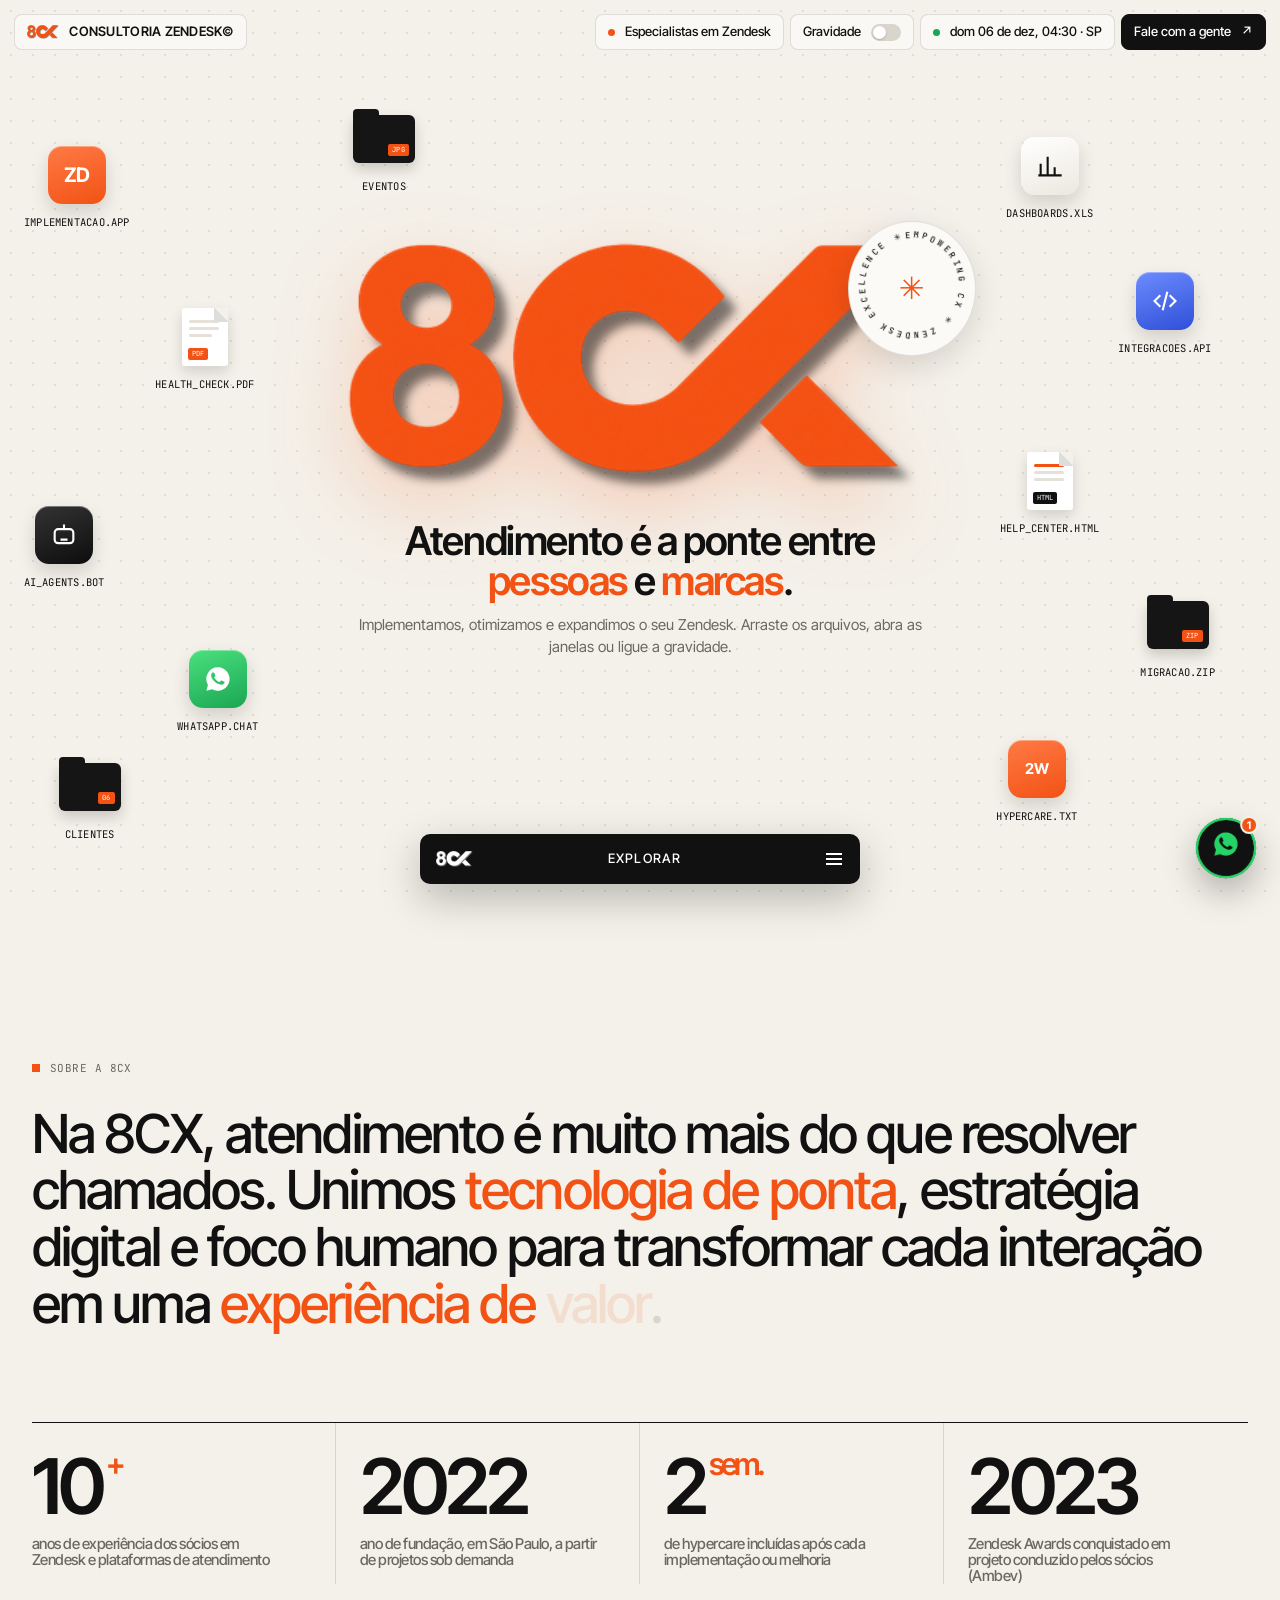
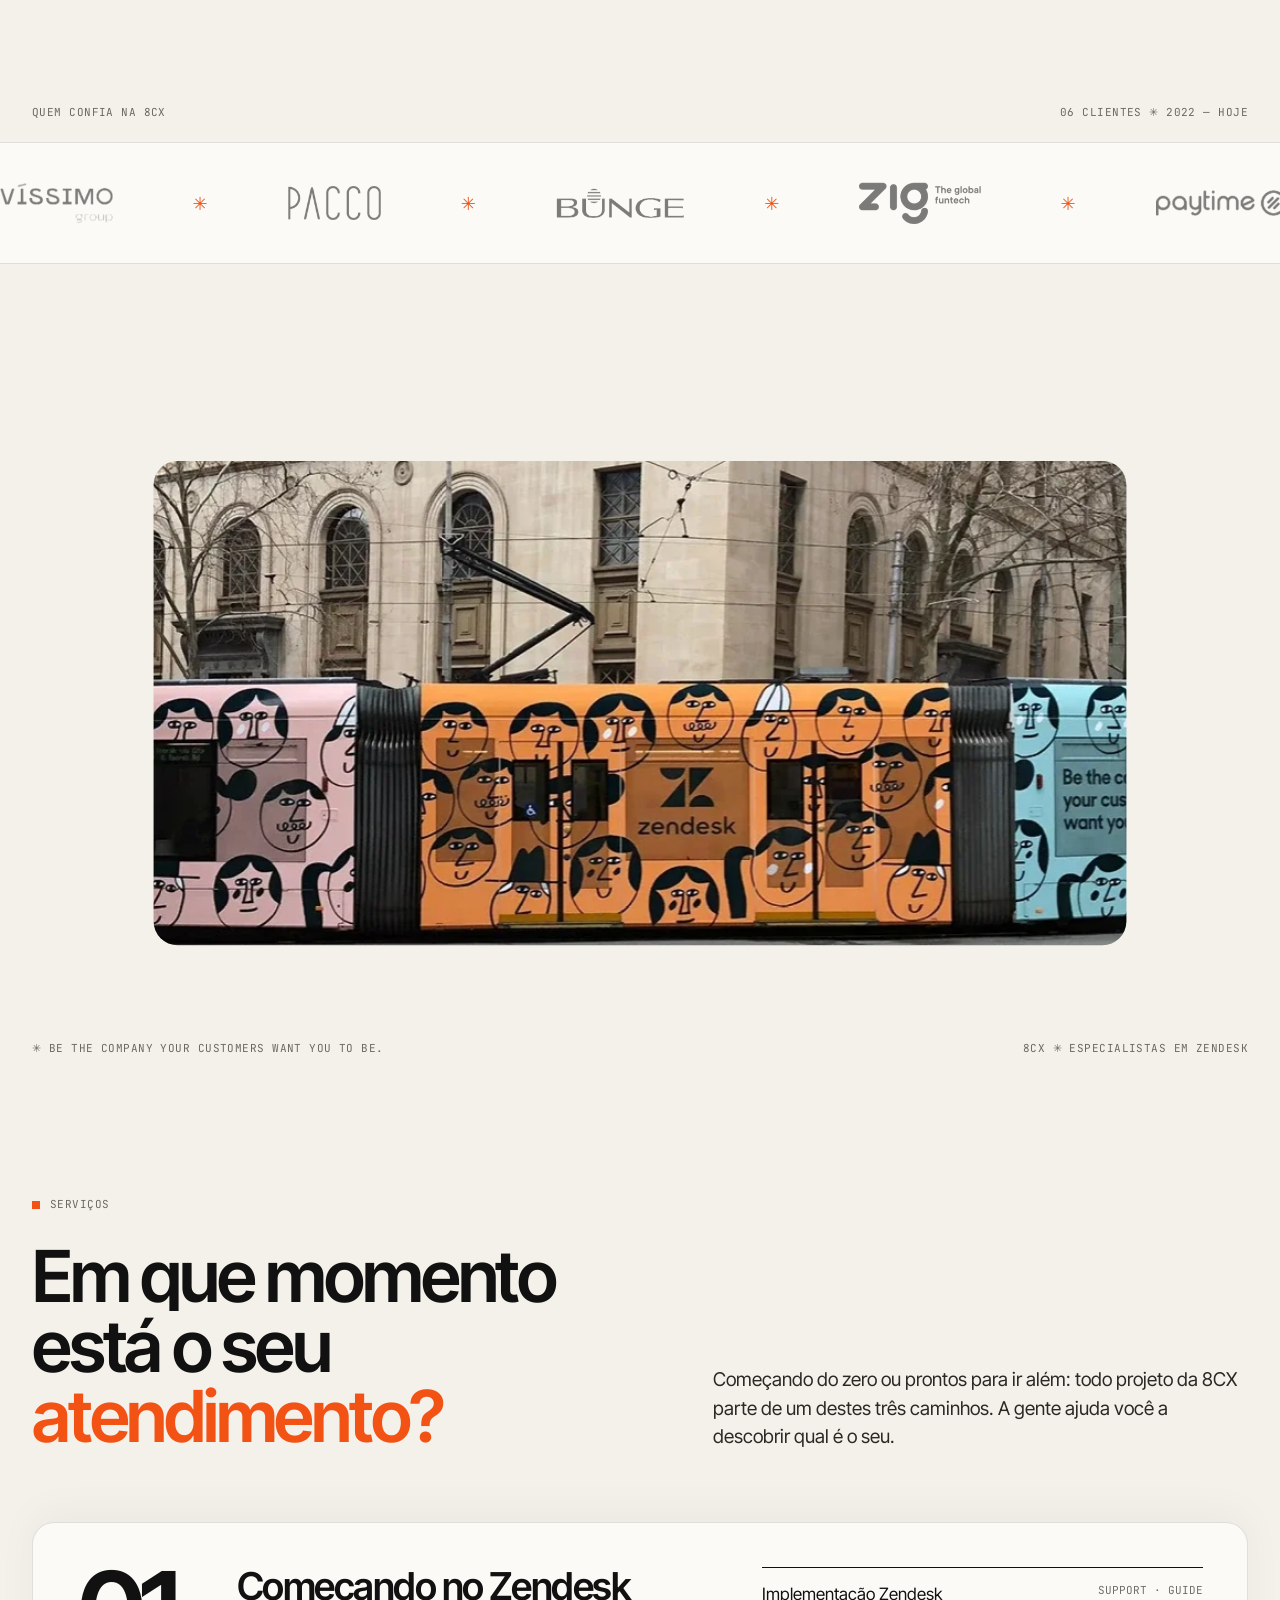
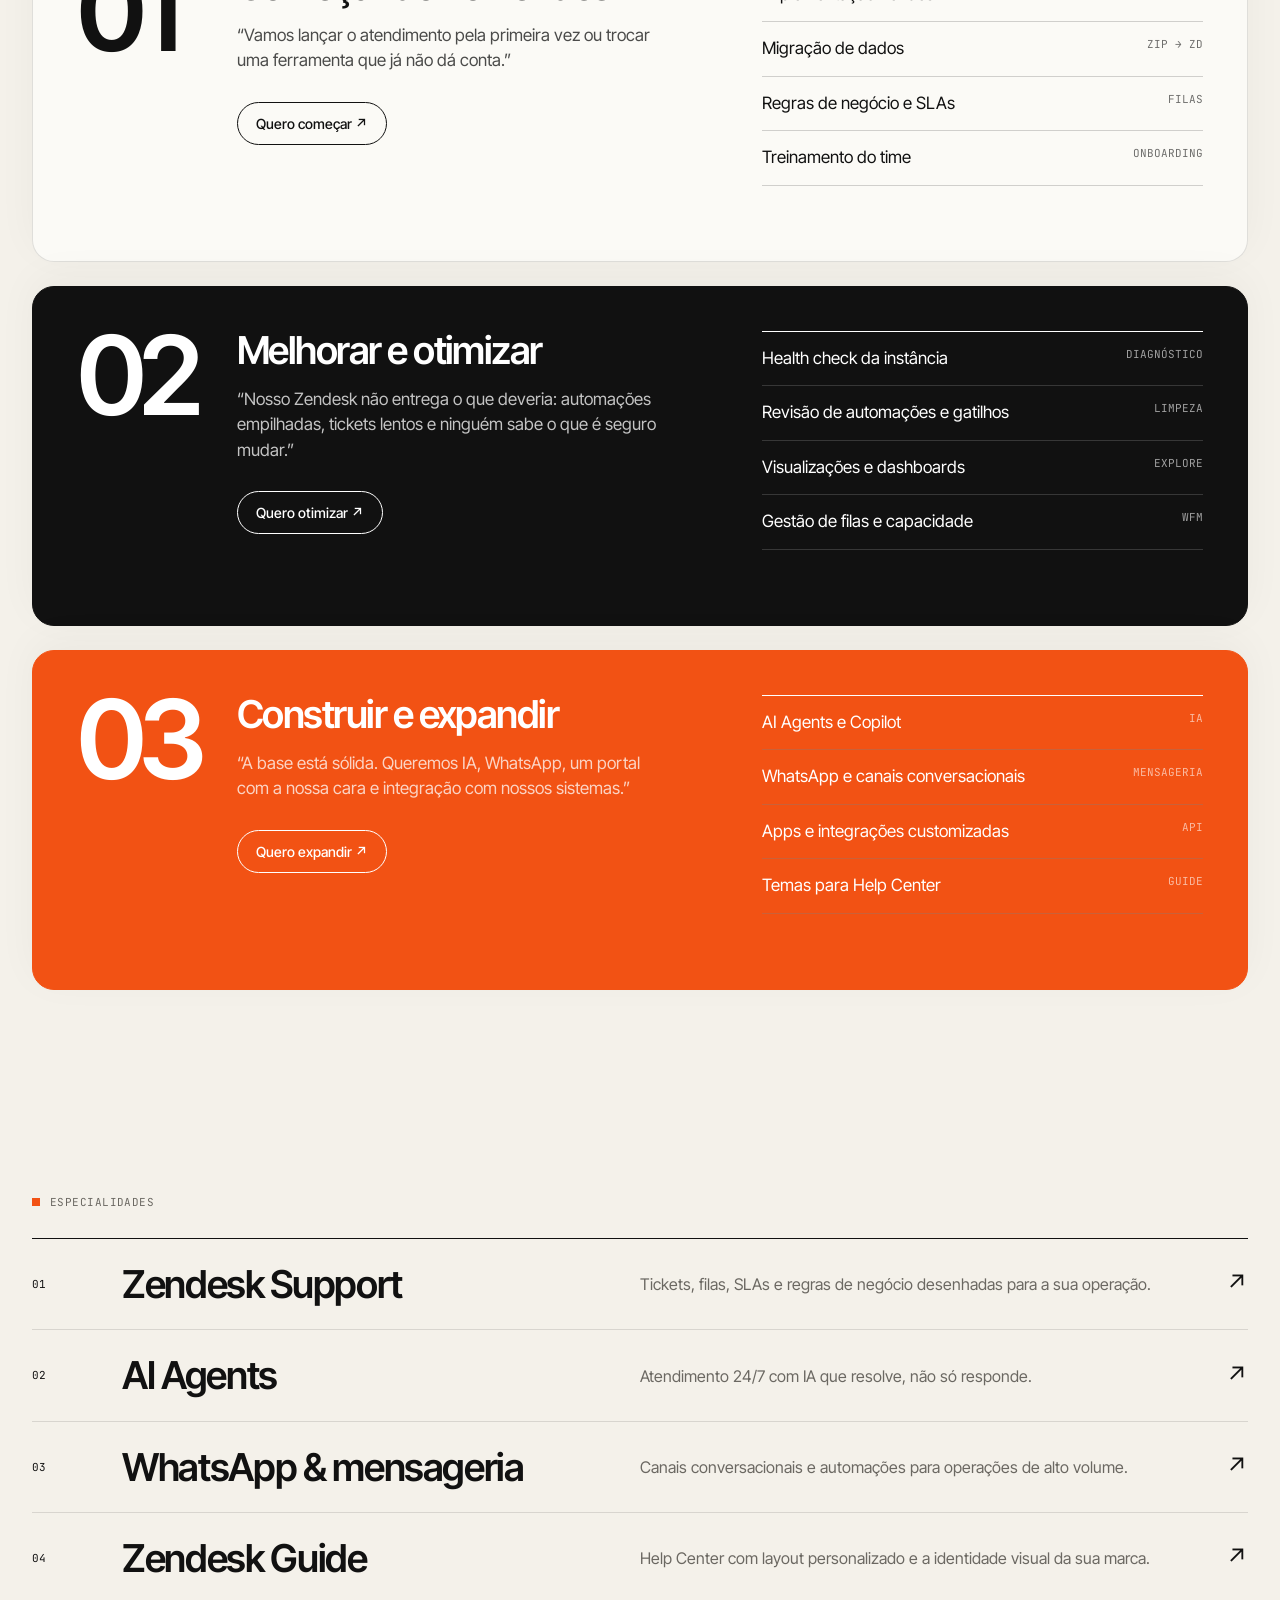
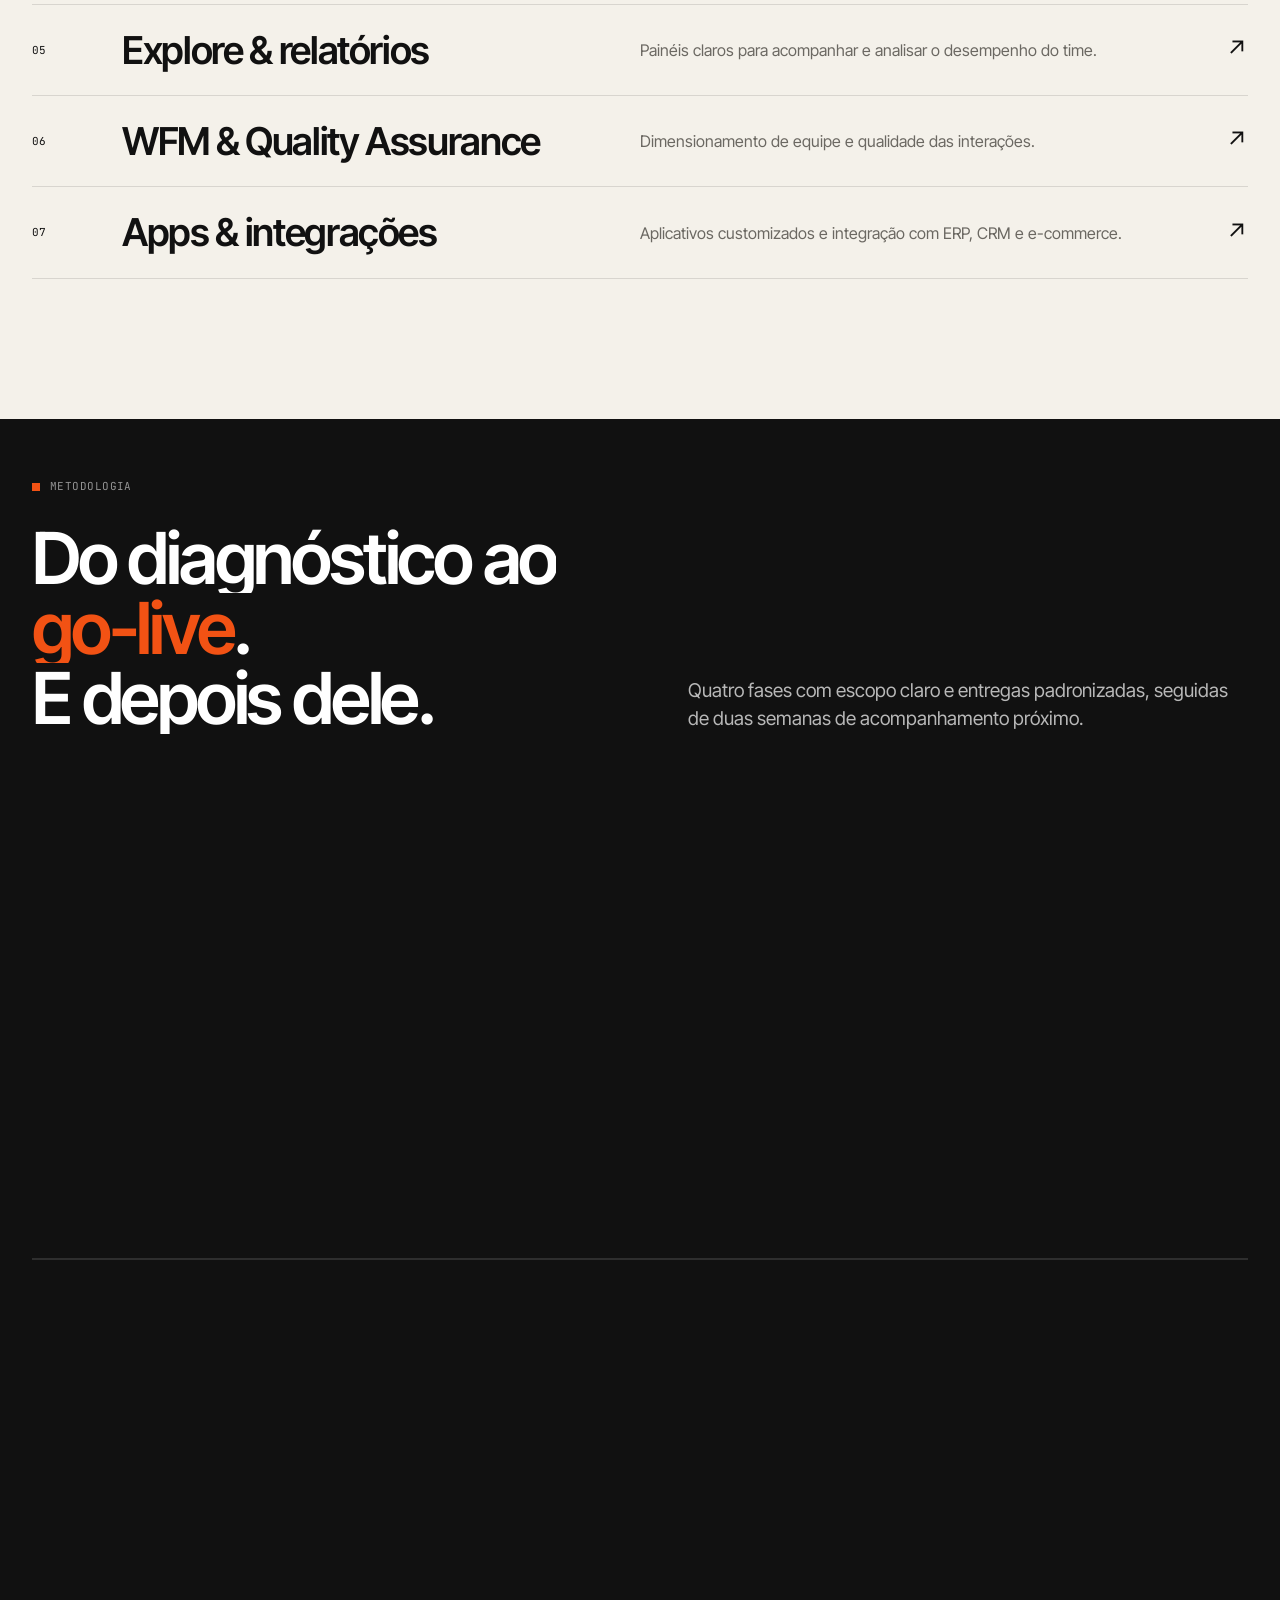
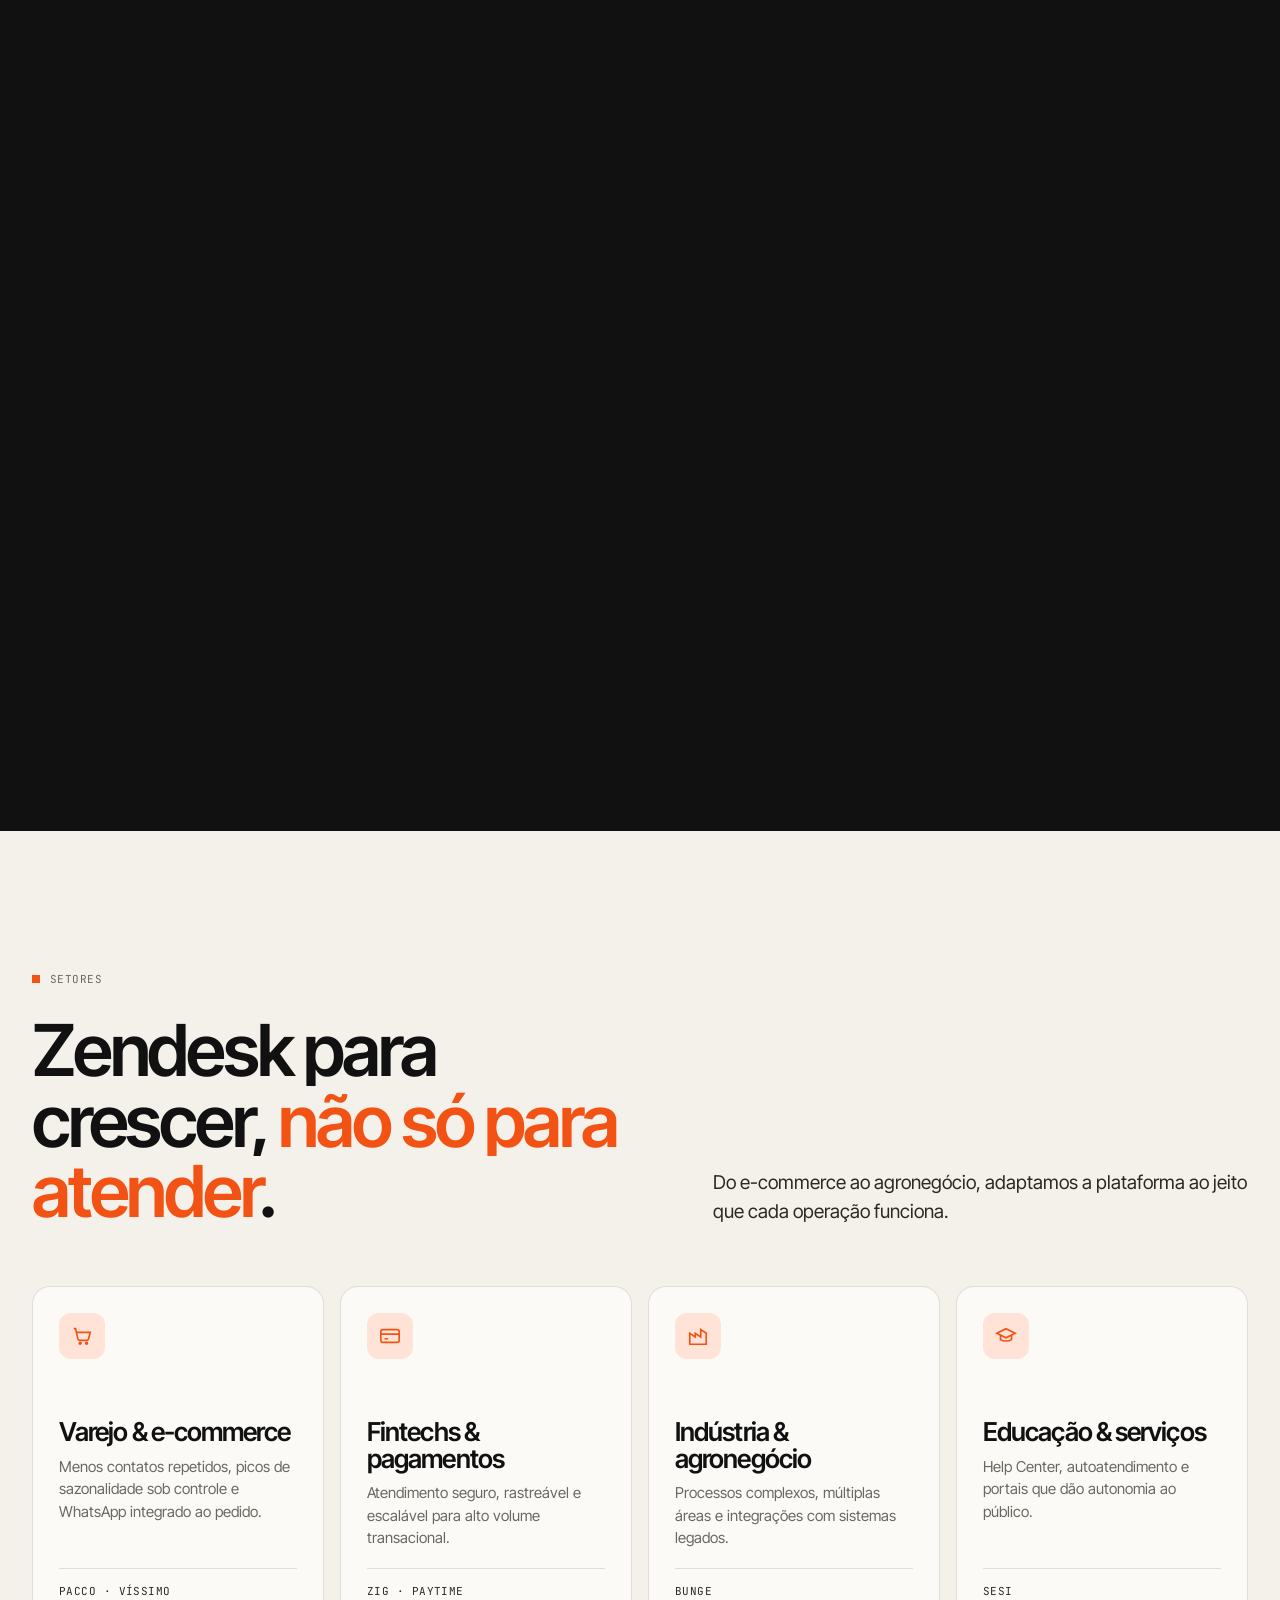
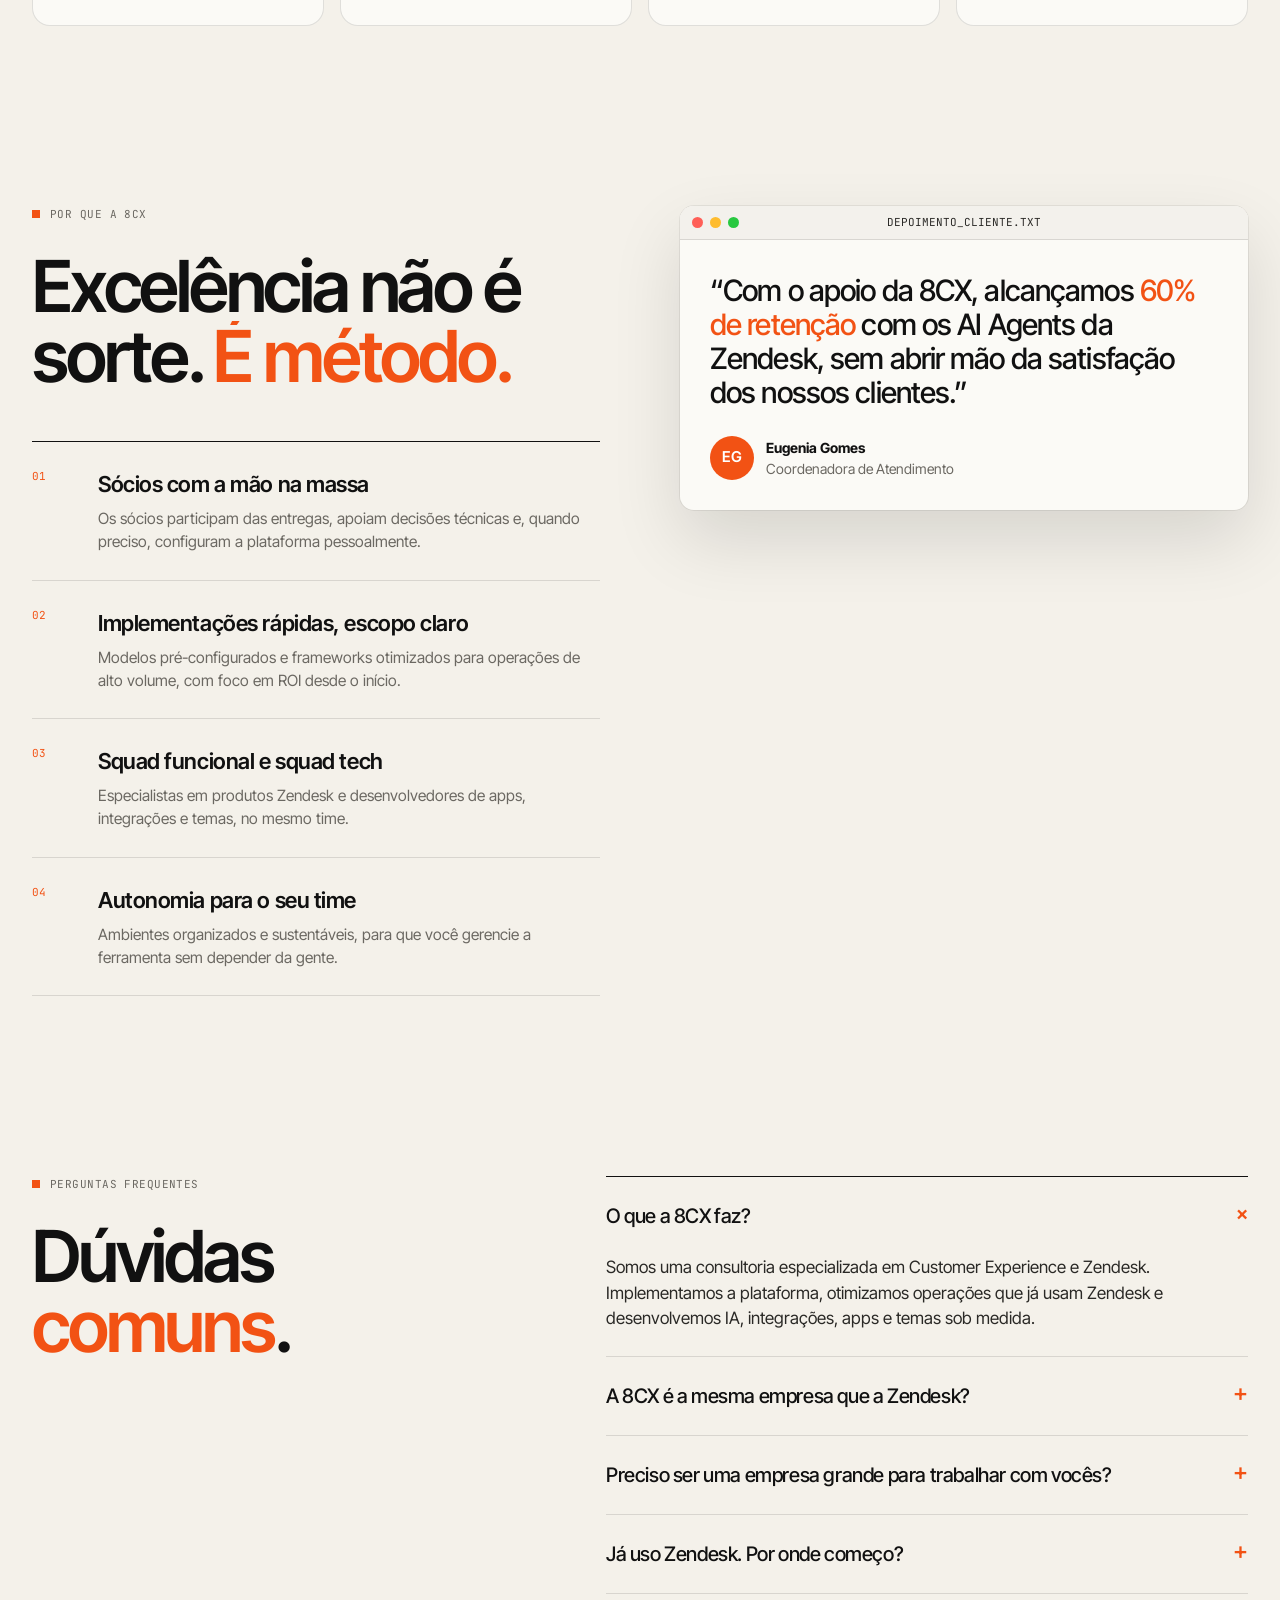
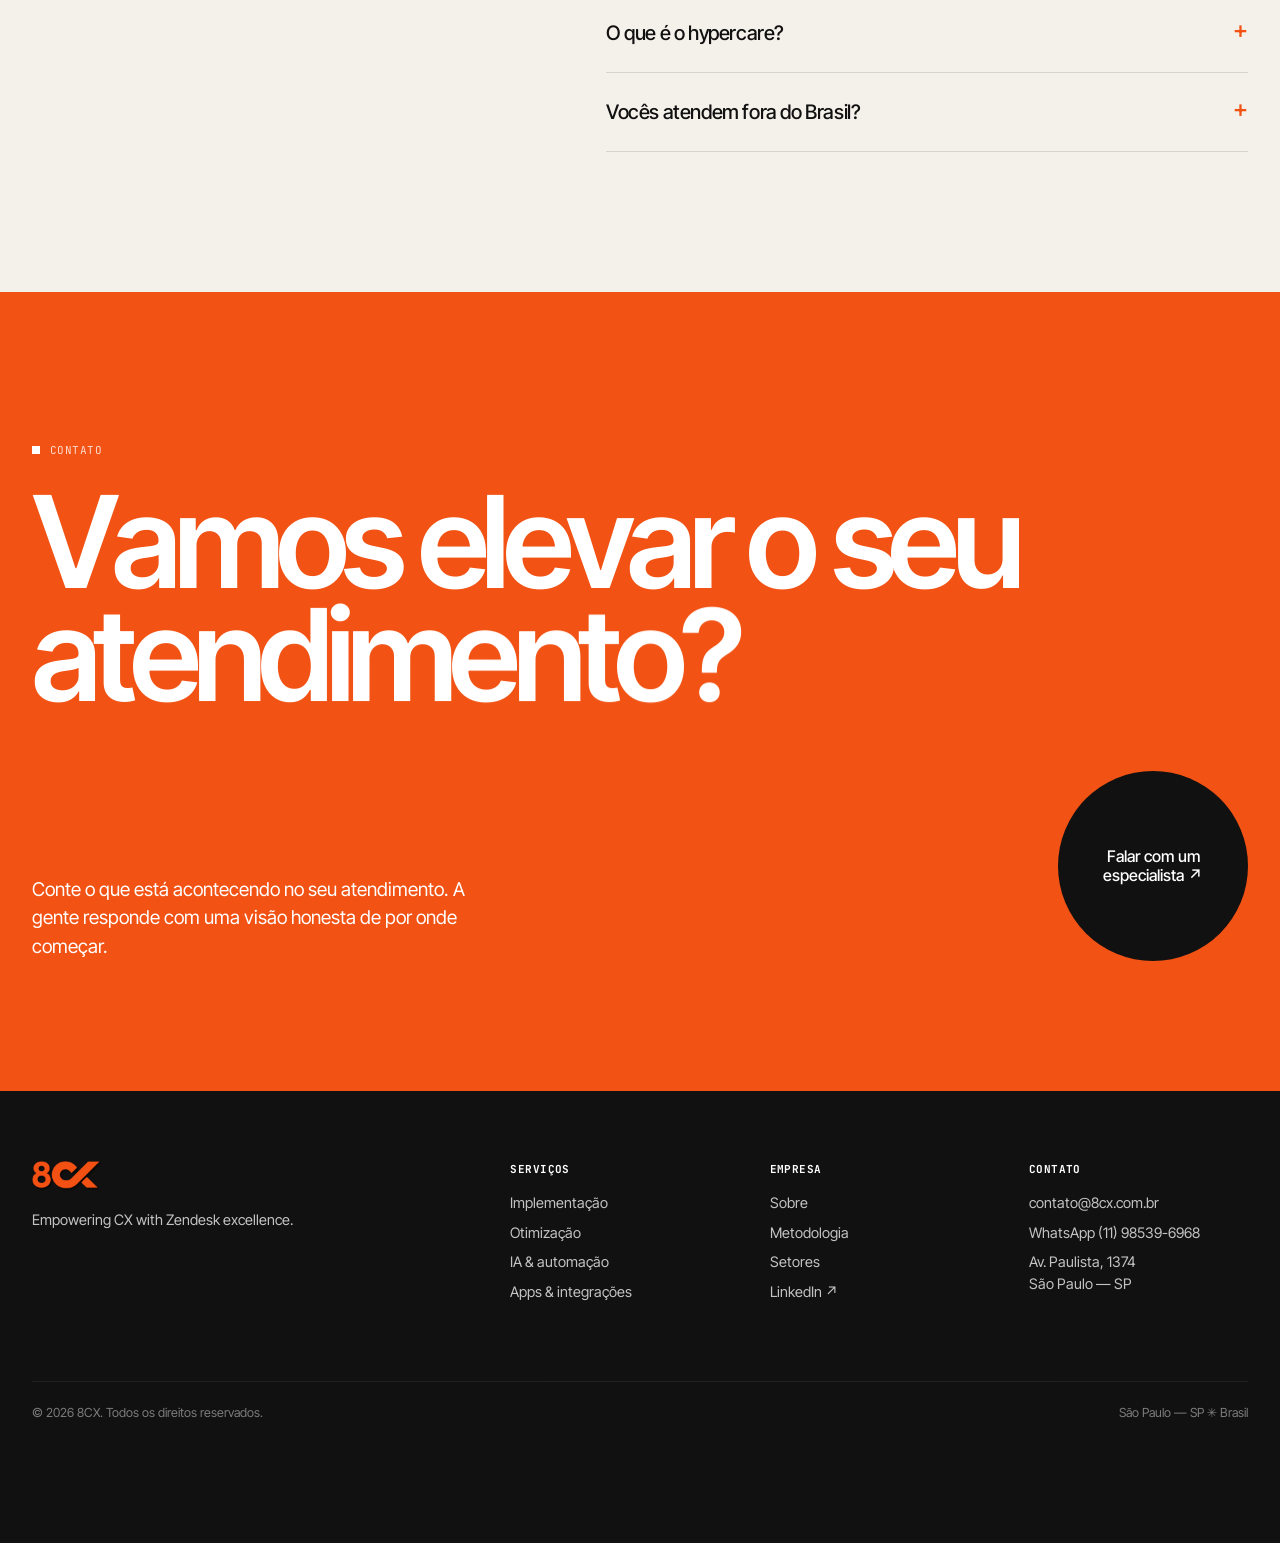
==== index.html @ 8d0c38b8 "Site 8CX: versão de produção Página única com GSAP (hero em área de trabalho, serviços, metodologia," ====
<!doctype html>
<html lang="pt-BR">
<head>
<meta charset="utf-8">
<meta name="viewport" content="width=device-width, initial-scale=1">
<title>8CX — Consultoria Zendesk e CX</title>
<meta name="description" content="A 8CX implementa, otimiza e expande o Zendesk para empresas que querem transformar atendimento em experiência: IA, WhatsApp, integrações e Help Center.">
<link rel="canonical" href="https://8cx.com.br/">
<meta name="robots" content="index,follow">
<meta property="og:type" content="website">
<meta property="og:locale" content="pt_BR">
<meta property="og:site_name" content="8CX">
<meta property="og:url" content="https://8cx.com.br/">
<meta property="og:title" content="8CX — Consultoria Zendesk e CX">
<meta property="og:description" content="Implementamos, otimizamos e expandimos o seu Zendesk: IA, WhatsApp, integrações e Help Center.">
<meta property="og:image" content="https://8cx.com.br/assets/og-8cx.png">
<meta property="og:image:width" content="1200">
<meta property="og:image:height" content="630">
<meta name="twitter:card" content="summary_large_image">
<script type="application/ld+json">{"@context":"https://schema.org","@type":"ProfessionalService","name":"8CX","url":"https://8cx.com.br/","logo":"https://8cx.com.br/assets/icon-512.png","image":"https://8cx.com.br/assets/og-8cx.png","description":"Consultoria especializada em Customer Experience e Zendesk.","email":"contato@8cx.com.br","telephone":"+55-11-98539-6968","foundingDate":"2022","address":{"@type":"PostalAddress","streetAddress":"Avenida Paulista, 1374 - Bela Vista","addressLocality":"São Paulo","addressRegion":"SP","postalCode":"01310-914","addressCountry":"BR"},"sameAs":["https://www.linkedin.com/company/8cx/"]}</script>
<link rel="icon" href="assets/favicon.ico" sizes="any">
<link rel="icon" type="image/png" sizes="32x32" href="assets/favicon-32.png">
<link rel="icon" type="image/png" sizes="16x16" href="assets/favicon-16.png">
<link rel="apple-touch-icon" href="assets/apple-touch-icon.png">
<meta name="theme-color" content="#F4F1EA">
<link rel="preconnect" href="https://fonts.googleapis.com">
<link rel="preconnect" href="https://fonts.gstatic.com" crossorigin>
<link href="https://fonts.googleapis.com/css2?family=Inter+Tight:wght@400;500;600;700&family=JetBrains+Mono:wght@400;500&display=swap" rel="stylesheet">
<style>
:root{
  --cream:#F4F1EA; --paper:#FBFAF6; --ink:#111111; --ink-2:#2A2926; --muted:#6B6862;
  --line:rgba(17,17,17,.12); --orange:#F25214; --orange-soft:#FFE3D6; --sel:#2F5BEA;
  --radius:14px; --mono:"JetBrains Mono",ui-monospace,monospace; --sans:"Inter Tight",system-ui,sans-serif;
}
*{box-sizing:border-box;margin:0;padding:0}
html{-webkit-text-size-adjust:100%}
body{background:var(--cream);color:var(--ink);font-family:var(--sans);font-size:17px;line-height:1.5;overflow-x:hidden}
a{color:inherit;text-decoration:none}
button{font:inherit;color:inherit;background:none;border:0;cursor:pointer}
img{display:block;max-width:100%}
.mono{font-family:var(--mono);font-size:11px;letter-spacing:.04em;text-transform:uppercase}
.wrap{max-width:1320px;margin:0 auto;padding:0 32px}
.ph{display:inline-block;border:1px dashed var(--orange);color:var(--orange);font-family:var(--mono);font-size:10px;padding:2px 6px;border-radius:4px;text-transform:uppercase;letter-spacing:.05em;vertical-align:middle}

/* ---------- loader ---------- */
#loader{position:fixed;inset:0;background:var(--ink);z-index:100;display:grid;place-items:center;color:#fff}
#loader .box{display:flex;flex-direction:column;align-items:center;gap:22px}
#loader img{width:110px;filter:brightness(0) invert(1)}
#loader .bar{width:180px;height:2px;background:rgba(255,255,255,.15);overflow:hidden}
#loader .bar i{display:block;height:100%;width:0;background:var(--orange)}
#loader .count{position:absolute;bottom:28px;left:32px;font-family:var(--mono);font-size:12px;opacity:.6}

/* ---------- top bar ---------- */
.topbar{position:fixed;top:14px;left:14px;right:14px;z-index:50;display:flex;justify-content:space-between;align-items:center;pointer-events:none}
.topbar > *{pointer-events:auto}
.pill{background:rgba(251,250,246,.86);backdrop-filter:blur(10px);-webkit-backdrop-filter:blur(10px);border:1px solid var(--line);border-radius:8px;height:36px;display:inline-flex;align-items:center;gap:10px;padding:0 12px;font-size:13px;font-weight:500;white-space:nowrap}
.pill.brand{font-weight:600;letter-spacing:.02em}
.pill.brand img{height:14px}
.top-right{display:flex;gap:6px}
.pill.dark{background:var(--ink);color:#fff;border-color:var(--ink)}
.pill.dark:hover{background:var(--orange);border-color:var(--orange)}
.dot{width:7px;height:7px;border-radius:50%;background:var(--orange);display:inline-block}
.toggle{width:30px;height:17px;border-radius:20px;background:#d9d5cc;position:relative;transition:background .25s}
.toggle::after{content:"";position:absolute;top:2px;left:2px;width:13px;height:13px;border-radius:50%;background:#fff;transition:transform .25s;box-shadow:0 1px 2px rgba(0,0,0,.2)}
.grav.on .toggle{background:var(--orange)}
.grav.on .toggle::after{transform:translateX(13px)}

/* ---------- desktop hero ---------- */
.desktop{position:relative;height:100vh;min-height:640px;overflow:hidden;
  background-image:radial-gradient(rgba(17,17,17,.09) 1px,transparent 1px);background-size:22px 22px}
.stage{position:absolute;inset:0;display:grid;place-items:center;pointer-events:none;perspective:900px}
.stage-inner{position:relative;display:flex;flex-direction:column;align-items:center;gap:26px;transform-style:preserve-3d}
.big-logo{width:min(46vw,620px);filter:drop-shadow(0 30px 40px rgba(242,82,20,.25))}
.logo-box{position:relative}
.ring{position:absolute;width:clamp(96px,10vw,150px);aspect-ratio:1;top:-8%;right:-7%;background:var(--paper);border-radius:50%;box-shadow:0 10px 30px rgba(0,0,0,.12);border:1px solid var(--line)}
.ring text{font-family:var(--mono);font-size:27px;letter-spacing:4px;fill:var(--ink);font-weight:500}
.ring .star{position:absolute;inset:0;display:grid;place-items:center;color:var(--orange);font-size:clamp(22px,2.4vw,34px)}
.hero-copy{text-align:center;max-width:620px;padding:0 20px}
.hero-copy h1{font-size:clamp(26px,3.1vw,44px);line-height:1.02;letter-spacing:-.035em;font-weight:600}
.hero-copy h1 em{font-style:normal;color:var(--orange)}
.hero-copy p{margin-top:12px;color:var(--muted);font-size:15px}

.icon{position:absolute;width:104px;display:flex;flex-direction:column;align-items:center;gap:8px;cursor:grab;user-select:none;-webkit-user-select:none;z-index:5;touch-action:none}
.icon:active{cursor:grabbing}
.icon .thumb{width:62px;height:62px;display:grid;place-items:center;position:relative}
.icon .name{font-family:var(--mono);font-size:10.5px;text-transform:uppercase;letter-spacing:.02em;padding:2px 5px;border-radius:3px;text-align:center;line-height:1.3}
.icon.sel .name{background:var(--sel);color:#fff}
.icon.sel .thumb{outline:2px solid rgba(47,91,234,.35);outline-offset:3px;border-radius:10px}
/* folder */
.folder{width:62px;height:48px;background:#151515;border-radius:4px 6px 6px 6px;position:relative;box-shadow:0 6px 14px rgba(0,0,0,.18)}
.folder::before{content:"";position:absolute;top:-6px;left:0;width:26px;height:9px;background:#151515;border-radius:4px 4px 0 0}
.folder .tag{position:absolute;right:6px;bottom:7px;background:var(--orange);color:#fff;font-family:var(--mono);font-size:7px;padding:1px 4px;border-radius:2px;letter-spacing:.05em}
/* app tile */
.tile{width:58px;height:58px;border-radius:14px;display:grid;place-items:center;box-shadow:0 8px 18px rgba(0,0,0,.14),inset 0 1px 0 rgba(255,255,255,.35);font-weight:700;font-size:20px;letter-spacing:-.03em}
.tile svg{width:28px;height:28px}
.t-orange{background:linear-gradient(160deg,#ff7a45,var(--orange));color:#fff}
.t-ink{background:linear-gradient(160deg,#333,#0d0d0d);color:#fff}
.t-paper{background:linear-gradient(160deg,#fff,#ece8df);color:var(--ink)}
.t-green{background:linear-gradient(160deg,#4be07f,#1aa652);color:#fff}
.t-blue{background:linear-gradient(160deg,#6c8cff,#2f4fd8);color:#fff}
/* doc */
.doc{width:46px;height:58px;background:#fff;border-radius:3px;box-shadow:0 6px 14px rgba(0,0,0,.14);position:relative;overflow:hidden}
.doc::after{content:"";position:absolute;top:0;right:0;width:14px;height:14px;background:linear-gradient(225deg,var(--cream) 50%,#ddd 50%)}
.doc .l{position:absolute;left:7px;right:9px;height:3px;background:#e5e1d8;border-radius:2px}
.doc .badge{position:absolute;bottom:6px;left:6px;background:var(--orange);color:#fff;font-family:var(--mono);font-size:7px;padding:1px 4px;border-radius:2px}

/* windows */
.win{position:absolute;width:min(560px,calc(100vw - 32px));background:var(--paper);border-radius:12px;box-shadow:0 30px 80px rgba(0,0,0,.22),0 0 0 1px rgba(0,0,0,.08);overflow:hidden;z-index:20}
.win .bar{height:34px;display:flex;align-items:center;justify-content:center;position:relative;border-bottom:1px solid var(--line);cursor:grab;background:#f3f1ec}
.win .bar .title{font-family:var(--mono);font-size:11px;text-transform:uppercase;color:var(--ink-2)}
.win .lights{position:absolute;left:12px;display:flex;gap:7px}
.win .lights i{width:11px;height:11px;border-radius:50%;background:#ddd}
.win .lights i.c{background:#ff5f57;cursor:pointer}
.win .lights i.m{background:#febc2e}.win .lights i.x{background:#28c840}
.win .body{padding:22px 24px 24px;max-height:min(62vh,520px);overflow:auto}
.win h3{font-size:26px;letter-spacing:-.03em;line-height:1.05;font-weight:600}
.win .kicker{color:var(--orange);margin-bottom:8px}
.win p{color:var(--ink-2);font-size:15px;margin-top:10px}
.win ul{list-style:none;margin-top:14px;border-top:1px solid var(--line)}
.win li{padding:9px 0;border-bottom:1px solid var(--line);font-size:14.5px;display:flex;gap:10px}
.win li::before{content:"↘";color:var(--orange)}
.win .foot{display:flex;justify-content:space-between;align-items:center;padding:12px 24px;border-top:1px solid var(--line);font-size:13px}
.win .foot a{color:var(--sel);font-weight:500}
.chips{display:flex;flex-wrap:wrap;gap:6px;margin-top:14px}
.chip{border:1px solid var(--line);border-radius:30px;padding:5px 11px;font-size:13px;background:#fff}
.mock-ui{margin-top:16px;border:1px solid var(--line);border-radius:10px;background:#fff;padding:12px}
.mock-row{display:flex;align-items:center;gap:10px;padding:7px 0;border-bottom:1px solid #f0ede6;font-size:13px}
.mock-row:last-child{border:0}
.st{font-family:var(--mono);font-size:9.5px;padding:2px 6px;border-radius:3px;color:#fff}
.st.o{background:var(--orange)}.st.g{background:#1aa652}.st.b{background:var(--sel)}
.bars{display:flex;align-items:flex-end;gap:8px;height:90px;margin-top:6px}
.bars i{flex:1;background:var(--ink);border-radius:3px 3px 0 0}
.bars i:nth-child(4n){background:var(--orange)}

/* dock */
.dock{position:fixed;bottom:16px;left:50%;translate:-50% 0;z-index:60;background:var(--ink);color:#fff;border-radius:10px;height:50px;width:min(440px,calc(100vw - 28px));display:flex;align-items:center;justify-content:space-between;padding:0 8px 0 16px;box-shadow:0 14px 40px rgba(0,0,0,.25),0 0 0 1px rgba(255,255,255,.14)}
.dock img{height:16px;filter:brightness(0) invert(1)}
.dock .ex{font-weight:500;letter-spacing:.08em;font-size:13px}
.dock .burger{width:36px;height:36px;display:grid;place-items:center;border-radius:6px}
.dock .burger:hover{background:rgba(255,255,255,.1)}
.dock .burger span{display:block;width:16px;height:1.5px;background:#fff;position:relative;transition:transform .3s}
.dock .burger span::before,.dock .burger span::after{content:"";position:absolute;left:0;width:16px;height:1.5px;background:#fff;transition:transform .3s}
.dock .burger span::before{top:-5px}.dock .burger span::after{top:5px}
body.menu-open .dock .burger span{background:transparent}
body.menu-open .dock .burger span::before{transform:translateY(5px) rotate(45deg)}
body.menu-open .dock .burger span::after{transform:translateY(-5px) rotate(-45deg)}

#menu{position:fixed;inset:0;z-index:55;background:var(--ink);color:#fff;display:flex;flex-direction:column;justify-content:center;padding:90px 32px 110px;visibility:hidden;clip-path:inset(100% 0 0 0)}
#menu nav{display:flex;flex-direction:column;max-width:1320px;width:100%;margin:0 auto}
#menu a{font-size:clamp(38px,7vw,96px);font-weight:600;letter-spacing:-.045em;line-height:1.02;display:flex;align-items:baseline;gap:18px;overflow:hidden}
#menu a .n{font-family:var(--mono);font-size:12px;color:var(--orange);letter-spacing:.05em}
#menu a span.t{display:inline-block}
#menu a:hover span.t{color:var(--orange)}
#menu .meta{max-width:1320px;width:100%;margin:40px auto 0;display:flex;gap:28px;flex-wrap:wrap;opacity:.6;font-size:14px}

/* ---------- sections ---------- */
section{position:relative}
.sec{padding:140px 0}
.eyebrow{display:flex;align-items:center;gap:10px;margin-bottom:28px;color:var(--muted)}
.eyebrow::before{content:"";width:8px;height:8px;background:var(--orange)}
.h2{font-size:clamp(40px,5.6vw,84px);line-height:.98;letter-spacing:-.045em;font-weight:600}
.h2 .o{color:var(--orange)}
.lead{font-size:19px;color:var(--ink-2);max-width:560px}

.manifesto{padding:160px 0 120px}
.manifesto p{font-size:clamp(30px,4.2vw,62px);line-height:1.06;letter-spacing:-.035em;font-weight:500;max-width:1180px}
.manifesto p b{color:var(--orange);font-weight:500}

.stats{display:grid;grid-template-columns:repeat(4,1fr);border-top:1px solid var(--ink);margin-top:90px}
.stat{padding:26px 24px 0 0;border-right:1px solid var(--line)}
.stat:last-child{border-right:0}
.stat + .stat{padding-left:24px}
.stat .num{font-size:clamp(52px,6vw,92px);letter-spacing:-.05em;font-weight:600;line-height:1}
.stat .num sup{font-size:.4em;color:var(--orange);vertical-align:top;margin-left:4px}
.stat p{color:var(--muted);font-size:15px;margin-top:10px;max-width:240px}

.logos{border-top:1px solid var(--line);border-bottom:1px solid var(--line);padding:30px 0;overflow:hidden;background:var(--paper)}
.logos .row{display:flex;gap:80px;width:max-content;animation:marq 32s linear infinite}
.logos .lg{display:flex;align-items:center;gap:80px;height:60px}
.logos .lg img{width:auto;opacity:.55;transition:opacity .3s}
.logos .lg img:hover{opacity:1}
.logos .lg::after{content:"✳";color:var(--orange);font-size:18px}
.logo-grid{display:grid;grid-template-columns:repeat(3,1fr);gap:8px;margin-top:16px}
.logo-grid div{background:#fff;border:1px solid var(--line);border-radius:10px;height:76px;display:grid;place-items:center;padding:14px}
.logo-grid img{max-height:30px;max-width:100%;width:auto;opacity:.8}
@keyframes marq{to{transform:translateX(-50%)}}
.logos-head{display:flex;justify-content:space-between;align-items:center;padding:0 32px 22px;max-width:1320px;margin:0 auto}

/* paths: stacked cards */
.paths-head{display:grid;grid-template-columns:1.2fr 1fr;gap:40px;align-items:end;margin-bottom:70px}
.path{position:sticky;top:90px;background:var(--paper);border:1px solid var(--line);border-radius:22px;padding:44px;display:grid;grid-template-columns:120px 1.1fr 1fr;gap:40px;min-height:340px;margin-bottom:24px;transform-origin:center top;box-shadow:0 -10px 40px rgba(0,0,0,.04)}
.path:nth-child(2){top:110px}.path:nth-child(3){top:130px}
.path.dark{background:var(--ink);color:#fff;border-color:var(--ink)}
.path.orange{background:var(--orange);color:#fff;border-color:var(--orange)}
.path .idx{font-size:110px;font-weight:600;letter-spacing:-.06em;line-height:.8}
.path h3{font-size:clamp(30px,3vw,46px);line-height:1;letter-spacing:-.04em;font-weight:600}
.path .q{margin-top:18px;font-size:17px;opacity:.75;max-width:420px}
.path ul{list-style:none;border-top:1px solid currentColor;align-self:start}
.path li{display:flex;justify-content:space-between;padding:14px 0;border-bottom:1px solid rgba(127,127,127,.35);font-size:17px}
.path li span{opacity:.6;font-family:var(--mono);font-size:11px}
.path .go{margin-top:28px;display:inline-flex;gap:8px;align-items:center;border:1px solid currentColor;border-radius:40px;padding:10px 18px;font-size:14px;font-weight:500}

/* specialties list */
.spec{border-top:1px solid var(--ink)}
.spec a{display:grid;grid-template-columns:70px 1fr 1.1fr 40px;gap:20px;align-items:center;padding:26px 0;border-bottom:1px solid var(--line);position:relative;overflow:hidden}
.spec a::before{content:"";position:absolute;inset:0;background:var(--orange);transform:scaleY(0);transform-origin:bottom;transition:transform .45s cubic-bezier(.7,0,.2,1);z-index:0}
.spec a:hover::before{transform:scaleY(1)}
.spec a > *{position:relative;z-index:1;transition:color .3s,transform .45s}
.spec a:hover > *{color:#fff}
.spec a:hover .t{transform:translateX(14px)}
.spec .t{font-size:clamp(26px,3vw,42px);font-weight:600;letter-spacing:-.035em;line-height:1}
.spec .d{color:var(--muted);font-size:16px}
.spec .ar{font-size:24px;justify-self:end}

/* method horizontal */
.method{background:var(--ink);color:#fff;overflow:hidden}
.method .pin{height:100vh;display:flex;flex-direction:column;justify-content:center}
.method .head{padding:0 32px;max-width:1320px;margin:0 auto 54px;width:100%;display:flex;justify-content:space-between;align-items:end;gap:30px}
.method .eyebrow{color:rgba(255,255,255,.55)}
.track{display:flex;gap:24px;padding-left:max(32px,calc((100vw - 1320px)/2 + 32px));width:max-content}
.phase{width:min(440px,78vw);height:min(420px,52vh);border:1px solid rgba(255,255,255,.16);border-radius:20px;padding:34px;display:flex;flex-direction:column;justify-content:space-between;background:#181818;flex-shrink:0}
.phase .top{display:flex;justify-content:space-between;color:rgba(255,255,255,.55)}
.phase h3{font-size:clamp(38px,4vw,58px);letter-spacing:-.045em;line-height:.95;font-weight:600}
.phase p{color:rgba(255,255,255,.7);font-size:16px;margin-top:14px}
.phase.hc{background:var(--orange);border-color:var(--orange)}
.phase.hc p,.phase.hc .top{color:rgba(255,255,255,.9)}
.progress{height:2px;background:rgba(255,255,255,.12);margin:50px 32px 0;max-width:1256px;width:calc(100% - 64px);align-self:center}
.progress i{display:block;height:100%;width:0;background:var(--orange)}

/* sectors */
.sectors{display:grid;grid-template-columns:repeat(4,1fr);gap:16px;margin-top:60px}
.sector{background:var(--paper);border:1px solid var(--line);border-radius:18px;padding:26px;min-height:340px;display:flex;flex-direction:column;justify-content:space-between;transition:transform .4s,background .4s}
.sector:hover{transform:translateY(-6px);background:#fff}
.sector .ico{width:46px;height:46px;border-radius:12px;background:var(--orange-soft);display:grid;place-items:center;color:var(--orange)}
.sector .ico svg{width:22px;height:22px}
.sector h3{font-size:26px;letter-spacing:-.035em;line-height:1.02;font-weight:600;margin-top:60px}
.sector p{color:var(--muted);font-size:15px;margin-top:10px}
.sector .who{margin-top:18px;padding-top:14px;border-top:1px solid var(--line);color:var(--ink-2)}

/* why */
.why{display:grid;grid-template-columns:1fr 1fr;gap:80px;align-items:start}
.why-list{border-top:1px solid var(--ink)}
.why-item{display:grid;grid-template-columns:50px 1fr;gap:16px;padding:26px 0;border-bottom:1px solid var(--line)}
.why-item h4{font-size:22px;letter-spacing:-.02em;font-weight:600}
.why-item p{color:var(--muted);font-size:15.5px;margin-top:6px}
.why-item .n{color:var(--orange)}
.quote-win{position:sticky;top:110px;background:var(--paper);border-radius:14px;box-shadow:0 30px 70px rgba(0,0,0,.12),0 0 0 1px rgba(0,0,0,.07);overflow:hidden}
.quote-win blockquote{font-size:clamp(24px,2.3vw,32px);letter-spacing:-.03em;line-height:1.15;padding:34px 30px 10px;font-weight:500}
.quote-win .by{padding:16px 30px 30px;display:flex;gap:12px;align-items:center;color:var(--muted);font-size:14px}
.quote-win .av{width:44px;height:44px;border-radius:50%;background:var(--orange);color:#fff;display:grid;place-items:center;font-weight:600;font-size:15px;letter-spacing:.02em;flex-shrink:0}

/* faq */
.faq{display:grid;grid-template-columns:1fr 1.3fr;gap:80px}
.faq details{border-bottom:1px solid var(--line)}
.faq details:first-child{border-top:1px solid var(--ink)}
.faq summary{list-style:none;cursor:pointer;padding:24px 0;display:flex;justify-content:space-between;gap:20px;font-size:20px;font-weight:500;letter-spacing:-.02em}
.faq summary::-webkit-details-marker{display:none}
.faq summary i{font-style:normal;color:var(--orange);transition:transform .3s;font-size:24px;line-height:1}
.faq details[open] summary i{transform:rotate(45deg)}
.faq details p{padding:0 40px 24px 0;color:var(--ink-2)}

/* cta */
.cta{background:var(--orange);color:#fff;padding:150px 0 130px;overflow:hidden}
.cta .eyebrow::before{background:#fff}
.cta h2{font-size:clamp(54px,10vw,170px);line-height:.88;letter-spacing:-.06em;font-weight:600}
.cta .row{display:flex;justify-content:space-between;align-items:end;gap:40px;margin-top:60px;flex-wrap:wrap}
.cta p{max-width:440px;font-size:19px}
.magnet{width:190px;height:190px;border-radius:50%;background:var(--ink);color:#fff;display:grid;place-items:center;text-align:center;font-weight:500;font-size:16px;line-height:1.2}
footer{background:var(--ink);color:rgba(255,255,255,.75);padding:70px 0 120px;font-size:14.5px}
footer .grid{display:grid;grid-template-columns:2fr 1fr 1fr 1fr;gap:40px}
footer h5{color:#fff;font-size:13px;margin-bottom:14px}
footer li{list-style:none;margin-bottom:8px}
footer a:hover{color:var(--orange)}
footer .base{margin-top:70px;padding-top:22px;border-top:1px solid rgba(255,255,255,.12);display:flex;justify-content:space-between;gap:20px;flex-wrap:wrap;font-size:12.5px;opacity:.6}


/* ---------- whatsapp widget ---------- */
.wa{position:fixed;right:24px;bottom:22px;z-index:70;display:flex;flex-direction:column;align-items:flex-end;gap:12px;pointer-events:none}
.wa > *{pointer-events:auto}
.wa-btn{position:relative;width:60px;height:60px;border-radius:50%;background:var(--ink);display:grid;place-items:center;box-shadow:0 14px 34px rgba(0,0,0,.28);transition:transform .35s cubic-bezier(.3,1.6,.5,1)}
.wa-btn:hover{transform:scale(1.07)}
.wa-btn svg{width:28px;height:28px;position:relative;z-index:1}
.wa-btn .ic-close{position:absolute;opacity:0;transform:rotate(-90deg) scale(.6);transition:all .3s}
.wa-btn .ic-wa{transition:all .3s}
.wa.open .wa-btn .ic-wa{opacity:0;transform:rotate(90deg) scale(.6)}
.wa.open .wa-btn .ic-close{opacity:1;transform:none}
.wa-btn::before,.wa-btn::after{content:"";position:absolute;inset:0;border-radius:50%;border:2px solid #25D366;animation:waPulse 2.4s cubic-bezier(.2,.6,.4,1) infinite}
.wa-btn::after{animation-delay:1.2s}
.wa.open .wa-btn::before,.wa.open .wa-btn::after{animation:none;opacity:0}
@keyframes waPulse{0%{transform:scale(1);opacity:.9}100%{transform:scale(1.7);opacity:0}}
.wa-badge{position:absolute;top:-2px;right:-2px;width:18px;height:18px;border-radius:50%;background:var(--orange);color:#fff;font-size:10.5px;font-weight:700;display:grid;place-items:center;z-index:2;border:2px solid var(--cream)}
.wa.seen .wa-badge{display:none}
.wa-peek{background:var(--paper);border:1px solid var(--line);border-radius:14px 14px 4px 14px;padding:12px 14px 12px 12px;box-shadow:0 14px 34px rgba(0,0,0,.14);display:flex;gap:10px;align-items:center;font-size:14px;max-width:270px;cursor:pointer;visibility:hidden}
.wa-peek b{display:block;font-size:13.5px}
.wa-peek span{color:var(--muted);font-size:13px;line-height:1.35}
.wa-peek .x{align-self:flex-start;color:var(--muted);font-size:16px;line-height:1;margin-left:4px}
.wa-av{width:40px;height:40px;border-radius:50%;background:var(--ink);display:grid;place-items:center;position:relative;flex-shrink:0}
.wa-av img{width:68%}
.wa-mini{position:absolute;right:-3px;bottom:-3px;width:18px;height:18px;border-radius:50%;background:#25D366;display:grid;place-items:center;border:2px solid var(--paper)}
.wa-mini svg{width:10px;height:10px}
.wa-pill{margin-left:auto;position:relative;display:inline-flex;align-items:center;gap:6px;background:#25D366;color:#0b3d1f;font-size:12px;font-weight:600;padding:5px 10px 5px 8px;border-radius:30px}
.wa-pill svg{width:14px;height:14px}
.wa-card{width:min(360px,calc(100vw - 28px));background:var(--paper);border-radius:20px;overflow:hidden;box-shadow:0 30px 80px rgba(0,0,0,.28),0 0 0 1px rgba(0,0,0,.06);transform-origin:bottom right;visibility:hidden}
.wa-head{background:var(--ink);color:#fff;padding:18px 18px 16px;display:flex;gap:12px;align-items:center;position:relative;overflow:hidden}
.wa-head::before{content:"";position:absolute;width:220px;height:220px;border-radius:50%;background:radial-gradient(circle,rgba(242,82,20,.55),transparent 65%);right:-90px;top:-110px}
.wa-head .wa-av{width:46px;height:46px;background:#fff}
.wa-head .wa-mini{border-color:var(--ink)}
.wa-head b{font-size:16px;letter-spacing:-.01em;display:block}
.wa-head small{color:rgba(255,255,255,.65);font-size:12.5px}
.wa-head .brand{margin-left:auto;position:relative}
.wa-head .brand img{height:14px;filter:brightness(0) invert(1);opacity:.85}
.wa-body{padding:18px;min-height:190px;display:flex;flex-direction:column;gap:10px;background:
  radial-gradient(rgba(17,17,17,.06) 1px,transparent 1px) 0 0/16px 16px, #F1EEE7}
.wa-day{align-self:center;background:rgba(255,255,255,.85);border-radius:6px;padding:3px 9px;font-family:var(--mono);font-size:10px;color:var(--muted);text-transform:uppercase}
.bub{max-width:84%;padding:10px 13px 8px;border-radius:4px 14px 14px 14px;background:#fff;font-size:14.5px;line-height:1.4;box-shadow:0 1px 1px rgba(0,0,0,.06);position:relative}
.bub time{display:block;text-align:right;font-size:10.5px;color:#9a968d;margin-top:2px}
.bub.me{align-self:flex-end;background:#D9FDD3;border-radius:14px 4px 14px 14px}
.bub.me time::after{content:" ✓✓";color:#53bdeb}
.bub.me .lbl{display:block;font-family:var(--mono);font-size:9.5px;text-transform:uppercase;color:#1a7f45;margin-bottom:3px;letter-spacing:.04em}
.typing{display:inline-flex;gap:4px;padding:13px 14px}
.typing i{width:7px;height:7px;border-radius:50%;background:#b9b4aa;animation:typ 1s infinite}
.typing i:nth-child(2){animation-delay:.15s}.typing i:nth-child(3){animation-delay:.3s}
@keyframes typ{0%,60%,100%{transform:translateY(0);opacity:.5}30%{transform:translateY(-4px);opacity:1}}
.wa-cta{display:flex;align-items:center;justify-content:center;gap:10px;margin:14px 18px 18px;height:50px;border-radius:12px;background:#25D366;color:#0b3d1f;font-weight:600;font-size:15px;position:relative;overflow:hidden;transition:transform .25s}
.wa-cta:hover{transform:translateY(-2px)}
.wa-cta::after{content:"";position:absolute;top:0;left:-60%;width:40%;height:100%;background:linear-gradient(100deg,transparent,rgba(255,255,255,.55),transparent);transform:skewX(-20deg);animation:shine 3.2s ease-in-out infinite}
@keyframes shine{0%,55%{left:-60%}100%{left:130%}}
.wa-cta svg{width:20px;height:20px}
.wa-foot{text-align:center;font-size:11.5px;color:var(--muted);padding:0 18px 16px;margin-top:-6px}
@media (max-width:900px){ .wa{right:14px;bottom:78px} .wa-btn{width:54px;height:54px} }
@media (prefers-reduced-motion:reduce){ .wa-btn::before,.wa-btn::after,.wa-cta::after,.typing i{animation:none} }


/* ---------- tram photo ---------- */
.photo{padding:120px 0 0}
.photo-win{border-radius:16px;overflow:hidden;background:var(--paper);box-shadow:0 40px 90px rgba(0,0,0,.16),0 0 0 1px rgba(0,0,0,.07);will-change:clip-path}
.photo-win .bar{height:36px;display:flex;align-items:center;justify-content:center;position:relative;border-bottom:1px solid var(--line);background:#f3f1ec}
.photo-win .bar .title{font-family:var(--mono);font-size:11px;text-transform:uppercase;color:var(--ink-2)}
.photo-win .lights{position:absolute;left:14px;display:flex;gap:7px}
.photo-win .lights i{width:11px;height:11px;border-radius:50%}
.photo-frame{overflow:hidden;aspect-ratio:1377/681;background:#ddd}
.photo-frame img{width:100%;height:100%;object-fit:cover;transform-origin:center;will-change:transform}
.photo-cap{display:flex;justify-content:space-between;gap:20px;margin-top:18px;color:var(--muted)}
@media (max-width:900px){ .photo{padding:80px 0 0} .photo-frame{aspect-ratio:4/3} .photo-frame img{object-position:58% 50%} }
@media (max-width:560px){ .photo-cap{flex-direction:column;gap:6px} }

/* ---------- responsive ---------- */
@media (max-width:1180px){
  .sectors{grid-template-columns:1fr 1fr}
  .sector{min-height:280px}
  .sector h3{margin-top:36px}
  .why,.faq{gap:48px}
  .path{grid-template-columns:90px 1fr 1fr;gap:28px;padding:36px}
  .path .idx{font-size:84px}
  .stat .num{font-size:clamp(44px,5.4vw,80px)}
}
@media (max-width:900px){
  .wrap{padding:0 16px}
  .topbar{top:10px;left:10px;right:10px}
  .pill.clock,.pill.badge{display:none}
  .pill{height:34px;font-size:12px;padding:0 10px}
  .big-logo{width:min(62vw,400px)}
  .hero-copy h1{font-size:clamp(26px,6.4vw,40px)}
  .hero-copy p{font-size:14px;max-width:420px;margin-left:auto;margin-right:auto}
  .icon{width:84px}
  .icon .thumb{transform:scale(.85)}
  .icon .name{font-size:9.5px}
  .ring{top:-34%;right:-16%}
  .icon.hide-m{display:none}
  .sec{padding:96px 0}
  .stats{grid-template-columns:1fr 1fr}
  .stat:nth-child(2){border-right:0}
  .stat:nth-child(3){padding-left:0}
  .stat{padding-bottom:26px;border-bottom:1px solid var(--line)}
  .paths-head,.why,.faq{grid-template-columns:1fr;gap:30px}
  .path{grid-template-columns:1fr;padding:28px;gap:20px;top:70px}
  .path:nth-child(2){top:84px}.path:nth-child(3){top:98px}
  .path .idx{font-size:64px}
  .spec a{grid-template-columns:44px 1fr 28px}
  .spec .d{display:none}
  .sectors{grid-template-columns:1fr 1fr}
  .method .pin{height:auto;padding:96px 0}
  .track{flex-direction:column;width:auto;padding:0 16px}
  .phase{width:100%;height:auto;min-height:260px}
  .progress{display:none}
  .method .head{padding:0 16px;flex-direction:column;align-items:flex-start;margin-bottom:36px}
  .logos .row{gap:48px}
  .logos .lg{gap:48px;height:44px}
  .logos .lg img{transform:scale(.78)}
  .logos-head{padding:0 16px 16px}
  .cta{padding:110px 0 120px}
  .cta h2{font-size:clamp(46px,12vw,90px)}
  .manifesto{padding:110px 0 80px}
  .stats{margin-top:60px}
  .spec a{padding:20px 0}
  .faq summary{font-size:18px}
  .win .body{padding:18px}
  .win h3{font-size:22px}
  footer .grid{grid-template-columns:1fr 1fr}
  .quote-win{position:relative;top:0}
}
@media (max-width:560px){
  .icon .name{font-size:8.5px;word-break:break-all;max-width:80px}
  .sectors{grid-template-columns:1fr}
  .stats{grid-template-columns:1fr}
  .stat,.stat + .stat{padding-left:0;border-right:0}
  .pill.grav .lbl,.pill.brand .bt{display:none}
  .magnet{width:150px;height:150px}
  .path{padding:24px}
  .path li{font-size:15.5px}
  footer .grid{grid-template-columns:1fr}
  .why-item{grid-template-columns:36px 1fr}
  .quote-win blockquote{padding:26px 22px 8px}
  .quote-win .by{padding:14px 22px 24px;flex-wrap:wrap}
  .h2{font-size:clamp(36px,10.5vw,56px)}
}
@media (max-width:340px){ .cta-l{display:none} .pill.dark{padding:0 12px} }
@media (prefers-reduced-motion:reduce){
  .logos .row{animation:none}
}
</style>
</head>
<body>

<div id="loader"><div class="box"><img src="assets/logo-8cx.png" alt=""><div class="bar"><i></i></div></div><div class="count">CARREGANDO <span id="pct">0</span>%</div></div>

<!-- top bar -->
<header class="topbar">
  <a href="#top" class="pill brand"><img src="assets/logo-8cx.png" alt="8CX"> <span class="bt">CONSULTORIA ZENDESK©</span></a>
  <div class="top-right">
    <span class="pill badge"><span class="dot"></span> Especialistas em Zendesk</span>
    <button class="pill grav" id="grav" aria-pressed="false"><span class="lbl">Gravidade</span><span class="toggle"></span></button>
    <span class="pill clock"><span class="dot" style="background:#1aa652"></span><span id="clock">—</span></span>
    <a href="#contato" class="pill dark"><span class="cta-l">Fale com a gente</span> ↗</a>
  </div>
</header>

<!-- dock -->
<div class="dock">
  <img src="assets/logo-8cx.png" alt="8CX">
  <span class="ex">EXPLORAR</span>
  <button class="burger" id="burger" aria-label="Abrir menu"><span></span></button>
</div>
<div id="menu">
  <nav>
    <a href="#top"><span class="n">01</span><span class="t">Início</span></a>
    <a href="#servicos"><span class="n">02</span><span class="t">Serviços</span></a>
    <a href="#metodologia"><span class="n">03</span><span class="t">Metodologia</span></a>
    <a href="#setores"><span class="n">04</span><span class="t">Setores</span></a>
    <a href="#por-que"><span class="n">05</span><span class="t">Por que a 8CX</span></a>
    <a href="#contato"><span class="n">06</span><span class="t">Contato</span></a>
  </nav>
  <div class="meta"><span>contato@8cx.com.br</span><span>Av. Paulista, 1374 — São Paulo</span><a href="https://www.linkedin.com/company/8cx/" target="_blank" rel="noopener">LinkedIn ↗</a></div>
</div>

<main id="top">
<!-- ================= HERO / DESKTOP ================= -->
<section class="desktop" id="desktop">
  <div class="stage">
    <div class="stage-inner" id="stageInner">
      <div class="logo-box">
        <img class="big-logo" id="bigLogo" src="assets/logo-8cx.png" alt="8CX">
        <div class="ring" aria-hidden="true"><svg viewBox="0 0 400 400" class="ring-svg"><defs><path id="c" d="M200,200 m-150,0 a150,150 0 1,1 300,0 a150,150 0 1,1 -300,0"/></defs>
          <text><textPath href="#c" textLength="935">EMPOWERING CX ✳ ZENDESK EXCELLENCE ✳ </textPath></text></svg><span class="star">✳</span></div>
      </div>
      <div class="hero-copy">
        <h1 id="heroTitle">Atendimento é a ponte entre <em>pessoas</em> e <em>marcas</em>.</h1>
        <p>Implementamos, otimizamos e expandimos o seu Zendesk. Arraste os arquivos, abra as janelas ou ligue a gravidade.</p>
      </div>
    </div>
  </div>
  <!-- icons injected by JS -->
</section>

<!-- ================= MANIFESTO + STATS ================= -->
<section class="manifesto">
  <div class="wrap">
    <div class="eyebrow mono">Sobre a 8CX</div>
    <p id="manifesto">Na 8CX, atendimento é muito mais do que resolver chamados. Unimos <b>tecnologia de ponta</b>, estratégia digital e foco humano para transformar cada interação em uma <b>experiência de valor</b>.</p>
    <div class="stats">
      <div class="stat"><div class="num"><span data-count="10">0</span><sup>+</sup></div><p>anos de experiência dos sócios em Zendesk e plataformas de atendimento</p></div>
      <div class="stat"><div class="num"><span data-count="2022">0</span></div><p>ano de fundação, em São Paulo, a partir de projetos sob demanda</p></div>
      <div class="stat"><div class="num"><span data-count="2">0</span><sup>sem.</sup></div><p>de hypercare incluídas após cada implementação ou melhoria</p></div>
      <div class="stat"><div class="num"><span data-count="2023">0</span></div><p>Zendesk Awards conquistado em projeto conduzido pelos sócios (Ambev)</p></div>
    </div>
  </div>
</section>

<!-- ================= LOGOS ================= -->
<section>
  <div class="logos-head"><span class="mono" style="color:var(--muted)">Quem confia na 8CX</span><span class="mono" style="color:var(--muted)">06 clientes ✳ 2022 — hoje</span></div>
  <div class="logos"><div class="row">
    <div class="lg"><img src="assets/clientes/vissimo.png" alt="Víssimo Group" style="height:40px" loading="lazy"></div><div class="lg"><img src="assets/clientes/pacco.png" alt="PACCO" style="height:34px" loading="lazy"></div><div class="lg"><img src="assets/clientes/bunge.png" alt="Bunge" style="height:30px" loading="lazy"></div><div class="lg"><img src="assets/clientes/zig.png" alt="Zig" style="height:42px" loading="lazy"></div><div class="lg"><img src="assets/clientes/paytime.png" alt="Paytime" style="height:26px" loading="lazy"></div><div class="lg"><img src="assets/clientes/sesi.png" alt="SESI" style="height:34px" loading="lazy"></div>
    <div class="lg"><img src="assets/clientes/vissimo.png" alt="Víssimo Group" style="height:40px" loading="lazy" aria-hidden="true"></div><div class="lg"><img src="assets/clientes/pacco.png" alt="PACCO" style="height:34px" loading="lazy" aria-hidden="true"></div><div class="lg"><img src="assets/clientes/bunge.png" alt="Bunge" style="height:30px" loading="lazy" aria-hidden="true"></div><div class="lg"><img src="assets/clientes/zig.png" alt="Zig" style="height:42px" loading="lazy" aria-hidden="true"></div><div class="lg"><img src="assets/clientes/paytime.png" alt="Paytime" style="height:26px" loading="lazy" aria-hidden="true"></div><div class="lg"><img src="assets/clientes/sesi.png" alt="SESI" style="height:34px" loading="lazy" aria-hidden="true"></div>
  </div></div>
</section>


<!-- ================= PHOTO ================= -->
<section class="photo">
  <div class="wrap">
    <div class="photo-win" id="photoWin">
      <div class="bar"><div class="lights"><i style="background:#ff5f57"></i><i style="background:#febc2e"></i><i style="background:#28c840"></i></div><span class="title">BE_THE_COMPANY.jpg</span></div>
      <div class="photo-frame"><picture><source srcset="assets/zendesk-tram.webp" type="image/webp"><img id="photoImg" src="assets/zendesk-tram.jpg" alt="Bonde com a campanha da Zendesk: Be the company your customers want you to be" width="1377" height="681" loading="lazy"></picture></div>
    </div>
    <div class="photo-cap mono"><span>✳ Be the company your customers want you to be.</span><span>8CX ✳ Especialistas em Zendesk</span></div>
  </div>
</section>

<!-- ================= PATHS ================= -->
<section class="sec" id="servicos">
  <div class="wrap">
    <div class="paths-head">
      <div><div class="eyebrow mono">Serviços</div><h2 class="h2">Em que momento está o seu <span class="o">atendimento?</span></h2></div>
      <p class="lead">Começando do zero ou prontos para ir além: todo projeto da 8CX parte de um destes três caminhos. A gente ajuda você a descobrir qual é o seu.</p>
    </div>
    <div class="paths">
      <article class="path">
        <div class="idx">01</div>
        <div><h3>Começando no Zendesk</h3><p class="q">“Vamos lançar o atendimento pela primeira vez ou trocar uma ferramenta que já não dá conta.”</p><a href="#contato" class="go">Quero começar ↗</a></div>
        <ul><li>Implementação Zendesk <span>SUPPORT · GUIDE</span></li><li>Migração de dados <span>ZIP → ZD</span></li><li>Regras de negócio e SLAs <span>FILAS</span></li><li>Treinamento do time <span>ONBOARDING</span></li></ul>
      </article>
      <article class="path dark">
        <div class="idx">02</div>
        <div><h3>Melhorar e otimizar</h3><p class="q">“Nosso Zendesk não entrega o que deveria: automações empilhadas, tickets lentos e ninguém sabe o que é seguro mudar.”</p><a href="#contato" class="go">Quero otimizar ↗</a></div>
        <ul><li>Health check da instância <span>DIAGNÓSTICO</span></li><li>Revisão de automações e gatilhos <span>LIMPEZA</span></li><li>Visualizações e dashboards <span>EXPLORE</span></li><li>Gestão de filas e capacidade <span>WFM</span></li></ul>
      </article>
      <article class="path orange">
        <div class="idx">03</div>
        <div><h3>Construir e expandir</h3><p class="q">“A base está sólida. Queremos IA, WhatsApp, um portal com a nossa cara e integração com nossos sistemas.”</p><a href="#contato" class="go">Quero expandir ↗</a></div>
        <ul><li>AI Agents e Copilot <span>IA</span></li><li>WhatsApp e canais conversacionais <span>MENSAGERIA</span></li><li>Apps e integrações customizadas <span>API</span></li><li>Temas para Help Center <span>GUIDE</span></li></ul>
      </article>
    </div>
  </div>
</section>

<!-- ================= SPECIALTIES ================= -->
<section class="sec" style="padding-top:40px">
  <div class="wrap">
    <div class="eyebrow mono">Especialidades</div>
    <div class="spec">
      <a href="#contato"><span class="mono">01</span><span class="t">Zendesk Support</span><span class="d">Tickets, filas, SLAs e regras de negócio desenhadas para a sua operação.</span><span class="ar">↗</span></a>
      <a href="#contato"><span class="mono">02</span><span class="t">AI Agents</span><span class="d">Atendimento 24/7 com IA que resolve, não só responde.</span><span class="ar">↗</span></a>
      <a href="#contato"><span class="mono">03</span><span class="t">WhatsApp & mensageria</span><span class="d">Canais conversacionais e automações para operações de alto volume.</span><span class="ar">↗</span></a>
      <a href="#contato"><span class="mono">04</span><span class="t">Zendesk Guide</span><span class="d">Help Center com layout personalizado e a identidade visual da sua marca.</span><span class="ar">↗</span></a>
      <a href="#contato"><span class="mono">05</span><span class="t">Explore & relatórios</span><span class="d">Painéis claros para acompanhar e analisar o desempenho do time.</span><span class="ar">↗</span></a>
      <a href="#contato"><span class="mono">06</span><span class="t">WFM & Quality Assurance</span><span class="d">Dimensionamento de equipe e qualidade das interações.</span><span class="ar">↗</span></a>
      <a href="#contato"><span class="mono">07</span><span class="t">Apps & integrações</span><span class="d">Aplicativos customizados e integração com ERP, CRM e e-commerce.</span><span class="ar">↗</span></a>
    </div>
  </div>
</section>

<!-- ================= METHOD (horizontal) ================= -->
<section class="method" id="metodologia">
  <div class="pin">
    <div class="head">
      <div><div class="eyebrow mono">Metodologia</div><h2 class="h2">Do diagnóstico ao <span class="o">go-live</span>.<br>E depois dele.</h2></div>
      <p class="lead" style="color:rgba(255,255,255,.7)">Quatro fases com escopo claro e entregas padronizadas, seguidas de duas semanas de acompanhamento próximo.</p>
    </div>
    <div class="track" id="track">
      <div class="phase"><div class="top mono"><span>Fase 01</span><span>↘</span></div><div><h3>Discovery</h3><p>Mapeamos necessidades e objetivos para entender o desafio a fundo e achar as melhores oportunidades.</p></div></div>
      <div class="phase"><div class="top mono"><span>Fase 02</span><span>↘</span></div><div><h3>Planning</h3><p>Um plano estratégico sólido, com metas claras e soluções personalizadas, alinhado aos objetivos do projeto.</p></div></div>
      <div class="phase"><div class="top mono"><span>Fase 03</span><span>↘</span></div><div><h3>Development</h3><p>Transformamos o plano em realidade, aplicando as melhores práticas e tecnologias do mercado.</p></div></div>
      <div class="phase"><div class="top mono"><span>Fase 04</span><span>↘</span></div><div><h3>Delivery</h3><p>Solução pronta para operar, com qualidade, eficiência e uma experiência otimizada para o usuário.</p></div></div>
      <div class="phase hc"><div class="top mono"><span>Incluso</span><span>✳</span></div><div><h3>Hypercare</h3><p>Duas semanas de acompanhamento após cada entrega: estabilidade, ajustes finos e suporte ágil enquanto o time se adapta.</p></div></div>
    </div>
    <div class="progress"><i id="prog"></i></div>
  </div>
</section>

<!-- ================= SECTORS ================= -->
<section class="sec" id="setores">
  <div class="wrap">
    <div class="paths-head" style="margin-bottom:0">
      <div><div class="eyebrow mono">Setores</div><h2 class="h2">Zendesk para crescer, <span class="o">não só para atender</span>.</h2></div>
      <p class="lead">Do e-commerce ao agronegócio, adaptamos a plataforma ao jeito que cada operação funciona.</p>
    </div>
    <div class="sectors">
      <div class="sector"><div><div class="ico"><svg viewBox="0 0 24 24" fill="none" stroke="currentColor" stroke-width="1.8"><path d="M3 4h2l2.4 11.2a2 2 0 0 0 2 1.6h7.7a2 2 0 0 0 2-1.5L21 8H6"/><circle cx="10" cy="20" r="1"/><circle cx="17" cy="20" r="1"/></svg></div><h3>Varejo & e-commerce</h3><p>Menos contatos repetidos, picos de sazonalidade sob controle e WhatsApp integrado ao pedido.</p></div><div class="who mono">PACCO · Víssimo</div></div>
      <div class="sector"><div><div class="ico"><svg viewBox="0 0 24 24" fill="none" stroke="currentColor" stroke-width="1.8"><rect x="2" y="5" width="20" height="14" rx="2"/><path d="M2 10h20M6 15h4"/></svg></div><h3>Fintechs & pagamentos</h3><p>Atendimento seguro, rastreável e escalável para alto volume transacional.</p></div><div class="who mono">Zig · Paytime</div></div>
      <div class="sector"><div><div class="ico"><svg viewBox="0 0 24 24" fill="none" stroke="currentColor" stroke-width="1.8"><path d="M3 21V9l6 4V9l6 4V5l6 4v12z"/></svg></div><h3>Indústria & agronegócio</h3><p>Processos complexos, múltiplas áreas e integrações com sistemas legados.</p></div><div class="who mono">Bunge</div></div>
      <div class="sector"><div><div class="ico"><svg viewBox="0 0 24 24" fill="none" stroke="currentColor" stroke-width="1.8"><path d="M2 9l10-5 10 5-10 5z"/><path d="M6 11v5c3 2 9 2 12 0v-5"/></svg></div><h3>Educação & serviços</h3><p>Help Center, autoatendimento e portais que dão autonomia ao público.</p></div><div class="who mono">SESI</div></div>
    </div>
  </div>
</section>

<!-- ================= WHY ================= -->
<section class="sec" id="por-que" style="padding-top:40px">
  <div class="wrap why">
    <div>
      <div class="eyebrow mono">Por que a 8CX</div>
      <h2 class="h2" style="margin-bottom:50px">Excelência não é sorte. <span class="o">É método.</span></h2>
      <div class="why-list">
        <div class="why-item"><span class="n mono">01</span><div><h4>Sócios com a mão na massa</h4><p>Os sócios participam das entregas, apoiam decisões técnicas e, quando preciso, configuram a plataforma pessoalmente.</p></div></div>
        <div class="why-item"><span class="n mono">02</span><div><h4>Implementações rápidas, escopo claro</h4><p>Modelos pré-configurados e frameworks otimizados para operações de alto volume, com foco em ROI desde o início.</p></div></div>
        <div class="why-item"><span class="n mono">03</span><div><h4>Squad funcional e squad tech</h4><p>Especialistas em produtos Zendesk e desenvolvedores de apps, integrações e temas, no mesmo time.</p></div></div>
        <div class="why-item"><span class="n mono">04</span><div><h4>Autonomia para o seu time</h4><p>Ambientes organizados e sustentáveis, para que você gerencie a ferramenta sem depender da gente.</p></div></div>
      </div>
    </div>
    <div class="quote-win">
      <div class="win" style="position:static;width:auto;box-shadow:none;border-radius:0"><div class="bar"><div class="lights"><i class="c"></i><i class="m"></i><i class="x"></i></div><span class="title">DEPOIMENTO_CLIENTE.txt</span></div></div>
      <blockquote>“Com o apoio da 8CX, alcançamos <span style="color:var(--orange)">60% de retenção</span> com os AI Agents da Zendesk, sem abrir mão da satisfação dos nossos clientes.”</blockquote>
      <div class="by"><span class="av">EG</span><div><b style="color:var(--ink)">Eugenia Gomes</b><br>Coordenadora de Atendimento</div></div>
    </div>
  </div>
</section>

<!-- ================= FAQ ================= -->
<section class="sec" style="padding-top:40px">
  <div class="wrap faq">
    <div><div class="eyebrow mono">Perguntas frequentes</div><h2 class="h2">Dúvidas<br><span class="o">comuns</span>.</h2></div>
    <div>
      <details open><summary>O que a 8CX faz?<i>+</i></summary><p>Somos uma consultoria especializada em Customer Experience e Zendesk. Implementamos a plataforma, otimizamos operações que já usam Zendesk e desenvolvemos IA, integrações, apps e temas sob medida.</p></details>
      <details><summary>A 8CX é a mesma empresa que a Zendesk?<i>+</i></summary><p>Não. A Zendesk é a fabricante da plataforma; a 8CX é uma consultoria independente que ajuda empresas a tirar o máximo dela.</p></details>
      <details><summary>Preciso ser uma empresa grande para trabalhar com vocês?<i>+</i></summary><p>Não. Temos foco em pequenas e médias empresas, com implementações rápidas e escopo claro, e também atendemos projetos de maior porte e complexidade.</p></details>
      <details><summary>Já uso Zendesk. Por onde começo?<i>+</i></summary><p>Pelo diagnóstico. Analisamos a sua instância, apontamos o que está travando a operação e propomos um plano de melhorias priorizado.</p></details>
      <details><summary>O que é o hypercare?<i>+</i></summary><p>São duas semanas de acompanhamento próximo depois de cada implementação ou melhoria, para garantir estabilidade, fazer ajustes finos e apoiar o time na adaptação.</p></details>
      <details><summary>Vocês atendem fora do Brasil?<i>+</i></summary><p>Hoje atuamos a partir de São Paulo e já estamos estruturando a expansão para a América do Sul, Portugal, Europa e Estados Unidos.</p></details>
    </div>
  </div>
</section>

<!-- ================= CTA ================= -->
<section class="cta" id="contato">
  <div class="wrap">
    <div class="eyebrow mono" style="color:rgba(255,255,255,.8)">Contato</div>
    <h2 id="ctaTitle">Vamos elevar o seu atendimento?</h2>
    <div class="row">
      <p>Conte o que está acontecendo no seu atendimento. A gente responde com uma visão honesta de por onde começar.</p>
      <a href="mailto:contato@8cx.com.br" class="magnet" id="magnet"><span>Falar com um<br>especialista ↗</span></a>
    </div>
  </div>
</section>
</main>

<footer>
  <div class="wrap">
    <div class="grid">
      <div><img src="assets/logo-8cx.png" alt="8CX" style="height:30px;margin-bottom:18px"><p style="max-width:300px">Empowering CX with Zendesk excellence.</p></div>
      <div><h5 class="mono">Serviços</h5><ul><li><a href="#servicos">Implementação</a></li><li><a href="#servicos">Otimização</a></li><li><a href="#servicos">IA & automação</a></li><li><a href="#servicos">Apps & integrações</a></li></ul></div>
      <div><h5 class="mono">Empresa</h5><ul><li><a href="#por-que">Sobre</a></li><li><a href="#metodologia">Metodologia</a></li><li><a href="#setores">Setores</a></li><li><a href="https://www.linkedin.com/company/8cx/" target="_blank" rel="noopener">LinkedIn ↗</a></li></ul></div>
      <div><h5 class="mono">Contato</h5><ul><li><a href="mailto:contato@8cx.com.br">contato@8cx.com.br</a></li><li><a href="https://wa.me/5511985396968?text=Ol%C3%A1!%20Acessei%20o%20site%20de%20voc%C3%AAs%20e%20gostaria%20de%20mais%20informa%C3%A7%C3%B5es" target="_blank" rel="noopener">WhatsApp (11) 98539-6968</a></li><li>Av. Paulista, 1374<br>São Paulo — SP</li></ul></div>
    </div>
    <div class="base"><span>© 2026 8CX. Todos os direitos reservados.</span><span>São Paulo — SP ✳ Brasil</span></div>
  </div>
</footer>


<!-- whatsapp widget -->
<div class="wa" id="wa">
  <div class="wa-card" id="waCard" role="dialog" aria-label="Fale com a 8CX no WhatsApp">
    <div class="wa-head"><span class="wa-av"><img src="assets/logo-8cx-flat.png" alt=""><i class="wa-mini"><svg viewBox="0 0 24 24" fill="#fff"><path d="M12 2a10 10 0 0 0-8.6 15.1L2 22l5-1.3A10 10 0 1 0 12 2zm5.2 13.6c-.2.6-1.3 1.2-1.8 1.2-.5.1-1 .2-3.4-.7-2.8-1.1-4.6-4-4.8-4.2-.1-.2-1.1-1.5-1.1-2.9s.7-2 1-2.3c.2-.3.5-.3.7-.3h.5c.2 0 .4 0 .6.5l.8 2c.1.2.1.4 0 .5l-.3.5-.4.4c-.1.1-.3.3-.1.6.2.3.8 1.3 1.7 2.1 1.2 1 2.1 1.3 2.4 1.5.3.1.5.1.6-.1l.9-1c.2-.3.4-.2.6-.1l1.9.9c.3.1.5.2.5.3.1.1.1.7-.1 1.4z"/></svg></i></span><div><b>Fale com a 8CX</b><small>Atendimento comercial</small></div><span class="wa-pill"><svg viewBox="0 0 24 24" fill="#0b3d1f"><path d="M12 2a10 10 0 0 0-8.6 15.1L2 22l5-1.3A10 10 0 1 0 12 2zm5.2 13.6c-.2.6-1.3 1.2-1.8 1.2-.5.1-1 .2-3.4-.7-2.8-1.1-4.6-4-4.8-4.2-.1-.2-1.1-1.5-1.1-2.9s.7-2 1-2.3c.2-.3.5-.3.7-.3h.5c.2 0 .4 0 .6.5l.8 2c.1.2.1.4 0 .5l-.3.5-.4.4c-.1.1-.3.3-.1.6.2.3.8 1.3 1.7 2.1 1.2 1 2.1 1.3 2.4 1.5.3.1.5.1.6-.1l.9-1c.2-.3.4-.2.6-.1l1.9.9c.3.1.5.2.5.3.1.1.1.7-.1 1.4z"/></svg> WhatsApp</span></div>
    <div class="wa-body" id="waBody">
      <span class="wa-day">Hoje</span>
      <div class="bub typing" id="waTyping"><i></i><i></i><i></i></div>
      <div class="bub" id="waMsg1" style="display:none">Olá! 👋 Aqui é a 8CX.<time>agora</time></div>
      <div class="bub" id="waMsg2" style="display:none">Quer conversar sobre o Zendesk da sua empresa? Chama a gente no WhatsApp.<time>agora</time></div>
      <div class="bub me" id="waMe" style="display:none"><span class="lbl">Sua mensagem</span>Olá! Acessei o site de vocês e gostaria de mais informações<time>agora</time></div>
    </div>
    <a class="wa-cta" id="waCta" href="https://wa.me/5511985396968?text=Ol%C3%A1!%20Acessei%20o%20site%20de%20voc%C3%AAs%20e%20gostaria%20de%20mais%20informa%C3%A7%C3%B5es" target="_blank" rel="noopener"><svg viewBox="0 0 24 24" fill="#0b3d1f"><path d="M12 2a10 10 0 0 0-8.6 15.1L2 22l5-1.3A10 10 0 1 0 12 2zm5.2 13.6c-.2.6-1.3 1.2-1.8 1.2-.5.1-1 .2-3.4-.7-2.8-1.1-4.6-4-4.8-4.2-.1-.2-1.1-1.5-1.1-2.9s.7-2 1-2.3c.2-.3.5-.3.7-.3h.5c.2 0 .4 0 .6.5l.8 2c.1.2.1.4 0 .5l-.3.5-.4.4c-.1.1-.3.3-.1.6.2.3.8 1.3 1.7 2.1 1.2 1 2.1 1.3 2.4 1.5.3.1.5.1.6-.1l.9-1c.2-.3.4-.2.6-.1l1.9.9c.3.1.5.2.5.3.1.1.1.7-.1 1.4z"/></svg> Abrir conversa no WhatsApp</a>
    <div class="wa-foot">Abre o WhatsApp com a mensagem já escrita</div>
  </div>
  <div class="wa-peek" id="waPeek"><span class="wa-av"><img src="assets/logo-8cx-flat.png" alt=""><i class="wa-mini"><svg viewBox="0 0 24 24" fill="#fff"><path d="M12 2a10 10 0 0 0-8.6 15.1L2 22l5-1.3A10 10 0 1 0 12 2zm5.2 13.6c-.2.6-1.3 1.2-1.8 1.2-.5.1-1 .2-3.4-.7-2.8-1.1-4.6-4-4.8-4.2-.1-.2-1.1-1.5-1.1-2.9s.7-2 1-2.3c.2-.3.5-.3.7-.3h.5c.2 0 .4 0 .6.5l.8 2c.1.2.1.4 0 .5l-.3.5-.4.4c-.1.1-.3.3-.1.6.2.3.8 1.3 1.7 2.1 1.2 1 2.1 1.3 2.4 1.5.3.1.5.1.6-.1l.9-1c.2-.3.4-.2.6-.1l1.9.9c.3.1.5.2.5.3.1.1.1.7-.1 1.4z"/></svg></i></span><div><b>Fale com a 8CX no WhatsApp</b><span>Tire suas dúvidas direto pelo app</span></div><span class="x" id="waPeekX" aria-label="Fechar">×</span></div>
  <button class="wa-btn" id="waBtn" aria-label="Fale com a 8CX no WhatsApp" aria-expanded="false">
    <span class="ic-wa"><svg viewBox="0 0 24 24" fill="#25D366"><path d="M12 2a10 10 0 0 0-8.6 15.1L2 22l5-1.3A10 10 0 1 0 12 2zm5.2 13.6c-.2.6-1.3 1.2-1.8 1.2-.5.1-1 .2-3.4-.7-2.8-1.1-4.6-4-4.8-4.2-.1-.2-1.1-1.5-1.1-2.9s.7-2 1-2.3c.2-.3.5-.3.7-.3h.5c.2 0 .4 0 .6.5l.8 2c.1.2.1.4 0 .5l-.3.5-.4.4c-.1.1-.3.3-.1.6.2.3.8 1.3 1.7 2.1 1.2 1 2.1 1.3 2.4 1.5.3.1.5.1.6-.1l.9-1c.2-.3.4-.2.6-.1l1.9.9c.3.1.5.2.5.3.1.1.1.7-.1 1.4z"/></svg></span>
    <svg class="ic-close" viewBox="0 0 24 24" fill="none" stroke="#fff" stroke-width="2.2" stroke-linecap="round"><path d="M6 6l12 12M18 6L6 18"/></svg>
    <span class="wa-badge">1</span>
  </button>
</div>

<template id="tpl-win">
  <div class="win"><div class="bar"><div class="lights"><i class="c" title="Fechar"></i><i class="m"></i><i class="x"></i></div><span class="title"></span></div><div class="body"></div><div class="foot"><span class="mono" style="color:var(--muted)">8CX ✳ ZENDESK</span><a href="#contato">Falar sobre isso ↗</a></div></div>
</template>

<script>
// safety net: never leave visitors stuck on the loader
setTimeout(()=>{ const l=document.getElementById('loader'); if(l && getComputedStyle(l).display!=='none' && !window.gsap){ l.style.display='none'; } }, 4000);
</script>
<script src="assets/js/gsap.min.js"></script>
<script src="assets/js/ScrollTrigger.min.js"></script>
<script src="assets/js/Draggable.min.js"></script>
<script src="assets/js/SplitText.min.js"></script>
<script>
if(!window.gsap){ document.getElementById('loader').style.display='none'; throw new Error('GSAP indisponível'); }
gsap.registerPlugin(ScrollTrigger, Draggable, SplitText);
const reduce = matchMedia('(prefers-reduced-motion: reduce)').matches;
const isMobile = () => innerWidth < 900;

/* ---------- desktop icons + window content ---------- */
const ICONS = [
  {id:'impl', name:'IMPLEMENTACAO.app', x:6, y:16, m:[14,11], thumb:'<div class="tile t-orange">ZD</div>',
   win:`<div class="kicker mono">Caminho 01 ✳ Começando no Zendesk</div><h3>Implementação Zendesk do zero</h3><p>Configuração personalizada do Support, Guide e mensageria, com regras de negócio, filas e SLAs desenhados para a sua operação.</p><ul><li>Discovery e desenho da solução</li><li>Configuração de filas, gatilhos e automações</li><li>SLAs e acordos de nível de serviço</li><li>Treinamento e go-live acompanhado</li></ul>`},
  {id:'otim', name:'HEALTH_CHECK.pdf', x:16, y:34, m:[38,11], thumb:'<div class="doc"><i class="l" style="top:12px"></i><i class="l" style="top:19px"></i><i class="l" style="top:26px;right:16px"></i><span class="badge">PDF</span></div>',
   win:`<div class="kicker mono">Caminho 02 ✳ Melhorar e otimizar</div><h3>Health check da sua instância</h3><p>Raio-x completo do seu Zendesk: o que está travando a operação, o que é seguro mudar e por onde começar.</p><div class="mock-ui"><div class="mock-row"><span class="st o">ALERTA</span> 38 automações sem uso há 90 dias</div><div class="mock-row"><span class="st b">AJUSTE</span> Gatilhos conflitantes em 3 filas</div><div class="mock-row"><span class="st g">OK</span> SLAs configurados por prioridade</div></div><p class="mono" style="font-size:10px;color:var(--muted)">* exemplo ilustrativo</p>`},
  {id:'ai', name:'AI_AGENTS.bot', x:5, y:56, m:[14,72], thumb:'<div class="tile t-ink"><svg viewBox="0 0 24 24" fill="none" stroke="#fff" stroke-width="1.8"><rect x="4" y="7" width="16" height="12" rx="3"/><path d="M12 3v4M9 12h.01M15 12h.01M9 16h6"/></svg></div>',
   win:`<div class="kicker mono">Caminho 03 ✳ Construir e expandir</div><h3>AI Agents & Copilot</h3><p>Clientes perguntam 24/7. Com AI Agents, o seu atendimento também responde, e os agentes humanos ganham um copiloto para resolver mais rápido.</p><ul><li>AI Agents para mensageria e e-mail</li><li>Copilot para agentes</li><li>Fluxos inteligentes que reduzem trabalho manual</li></ul>`},
  {id:'wpp', name:'WHATSAPP.chat', x:17, y:72, m:[38,72], thumb:'<div class="tile t-green"><svg viewBox="0 0 24 24" fill="#fff"><path d="M12 2a10 10 0 0 0-8.6 15.1L2 22l5-1.3A10 10 0 1 0 12 2zm5.2 13.6c-.2.6-1.3 1.2-1.8 1.2-.5.1-1 .2-3.4-.7-2.8-1.1-4.6-4-4.8-4.2-.1-.2-1.1-1.5-1.1-2.9s.7-2 1-2.3c.2-.3.5-.3.7-.3h.5c.2 0 .4 0 .6.5l.8 2c.1.2.1.4 0 .5l-.3.5-.4.4c-.1.1-.3.3-.1.6.2.3.8 1.3 1.7 2.1 1.2 1 2.1 1.3 2.4 1.5.3.1.5.1.6-.1l.9-1c.2-.3.4-.2.6-.1l1.9.9c.3.1.5.2.5.3.1.1.1.7-.1 1.4z"/></svg></div>',
   win:`<div class="kicker mono">Mensageria</div><h3>WhatsApp e canais conversacionais</h3><p>Forte atuação em operações de alto volume e perfil transacional, com automações estratégicas e roteamento inteligente.</p><div class="mock-ui"><div class="mock-row"><span class="st g">WPP</span> “Onde está o meu pedido?” → resposta automática com rastreio</div><div class="mock-row"><span class="st b">BOT</span> Triagem → fila certa em segundos</div><div class="mock-row"><span class="st o">HUMANO</span> Casos complexos com contexto completo</div></div>`},
  {id:'clientes', name:'CLIENTES', x:7, y:84, cls:'hide-m', thumb:'<div class="folder"><span class="tag">06</span></div>',
   win:`<div class="kicker mono">Quem confia na 8CX</div><h3>Clientes</h3><div class="logo-grid"><div><img src="assets/clientes/vissimo.png" alt="Víssimo Group"></div><div><img src="assets/clientes/pacco.png" alt="PACCO"></div><div><img src="assets/clientes/bunge.png" alt="Bunge"></div><div><img src="assets/clientes/zig.png" alt="Zig"></div><div><img src="assets/clientes/paytime.png" alt="Paytime"></div><div><img src="assets/clientes/sesi.png" alt="SESI"></div></div><p>Os sócios também conduziram projetos em contas como Ambev (Zendesk Awards 2023), Johnson & Johnson e Bunge.</p>`},
  {id:'dash', name:'DASHBOARDS.xls', x:82, y:15, m:[62,11], thumb:'<div class="tile t-paper"><svg viewBox="0 0 24 24" fill="none" stroke="#111" stroke-width="1.8"><path d="M4 20V10M10 20V4M16 20v-7M22 20H2"/></svg></div>',
   win:`<div class="kicker mono">Explore & relatórios</div><h3>Visualizações e dashboards</h3><p>Painéis intuitivos e relatórios detalhados para acompanhar e analisar o desempenho do time.</p><div class="mock-ui"><div class="mono" style="color:var(--muted)">Tickets resolvidos / semana</div><div class="bars"><i style="height:40%"></i><i style="height:55%"></i><i style="height:48%"></i><i style="height:70%"></i><i style="height:62%"></i><i style="height:78%"></i><i style="height:86%"></i><i style="height:94%"></i></div></div>`},
  {id:'int', name:'INTEGRACOES.api', x:91, y:30, m:[86,11], thumb:'<div class="tile t-blue"><svg viewBox="0 0 24 24" fill="none" stroke="#fff" stroke-width="1.8"><path d="M8 7l-5 5 5 5M16 7l5 5-5 5M14 4l-4 16"/></svg></div>',
   win:`<div class="kicker mono">Squad Tech</div><h3>Apps & integrações</h3><p>Desenvolvimento de aplicativos customizados e integrações com ERP, CRM, e-commerce e sistemas legados, garantindo performance e escalabilidade.</p><ul><li>Apps de sidebar e top bar</li><li>Integrações com ERP e e-commerce</li><li>Automações via API e webhooks</li></ul>`},
  {id:'guide', name:'HELP_CENTER.html', x:82, y:50, m:[62,72], thumb:'<div class="doc"><i class="l" style="top:12px;background:var(--orange)"></i><i class="l" style="top:19px"></i><i class="l" style="top:26px"></i><span class="badge" style="background:#111">HTML</span></div>',
   win:`<div class="kicker mono">Zendesk Guide</div><h3>Help Center com a sua cara</h3><p>Layouts personalizados e alinhados à identidade visual da marca, para o cliente se resolver sozinho, sem abrir ticket.</p><ul><li>Tema customizado</li><li>Estrutura de artigos e categorias</li><li>Formulários inteligentes</li></ul>`},
  {id:'mig', name:'MIGRACAO.zip', x:92, y:66, cls:'hide-m', thumb:'<div class="folder"><span class="tag">ZIP</span></div>',
   win:`<div class="kicker mono">Caminho 01 ✳ Começando no Zendesk</div><h3>Migração de dados</h3><p>Vindo de outra ferramenta? Levamos histórico de tickets, usuários e organizações para o Zendesk com segurança e sem parar a operação.</p>`},
  {id:'hyper', name:'HYPERCARE.txt', x:81, y:82, m:[86,72], thumb:'<div class="tile t-orange" style="font-size:15px">2W</div>',
   win:`<div class="kicker mono">Incluso em todo projeto</div><h3>Duas semanas de hypercare</h3><p>Depois de cada implementação ou melhoria, acompanhamos a operação de perto: estabilidade, ajustes finos e suporte ágil enquanto o time se adapta.</p>`},
  {id:'fotos', name:'EVENTOS', x:30, y:12, cls:'hide-m', thumb:'<div class="folder"><span class="tag">JPG</span></div>',
   win:`<div class="kicker mono">Bastidores</div><h3>8CX em eventos</h3><p>Aqui entram as fotos dos posts do LinkedIn: eventos, palestras e o dia a dia dos projetos.</p><div class="mock-ui" style="display:grid;grid-template-columns:repeat(3,1fr);gap:8px">${'<div style="aspect-ratio:1;border-radius:6px;background:repeating-linear-gradient(45deg,#ece7dd 0 8px,#f5f2ec 8px 16px)"></div>'.repeat(6)}</div><p><span class="ph">fotos do LinkedIn</span></p>`},
];

const desktop = document.getElementById('desktop');
const iconEls = [];
ICONS.forEach(d=>{
  const el = document.createElement('div');
  el.className = 'icon ' + (d.cls||'');
  el.innerHTML = `<div class="thumb">${d.thumb}</div><div class="name">${d.name}</div>`;
  el.dataset.id = d.id;
  desktop.appendChild(el);
  iconEls.push(el);
});

function placeIcons(){
  const mob = isMobile();
  iconEls.forEach((el,i)=>{ const d=ICONS[i], [x,y] = mob && d.m ? d.m : [d.x,d.y];
    el.style.left = x + '%'; el.style.top = y + '%'; el.style.marginLeft = mob ? '-42px' : '-52px'; });
}
placeIcons();
let lastMob = isMobile();
addEventListener('resize',()=>{ if(isMobile()!==lastMob){ lastMob=isMobile(); placeIcons(); gsap.set(iconEls,{x:0,y:0,rotation:0}); } });

/* windows */
let zTop = 30, openCount = 0;
const openWins = {};
function openWindow(d){
  if(openWins[d.id]){ const w=openWins[d.id]; w.style.zIndex=++zTop; gsap.fromTo(w,{x:'-=6'},{x:'+=6',duration:.06,repeat:5,yoyo:true}); return; }
  const w = document.getElementById('tpl-win').content.firstElementChild.cloneNode(true);
  w.querySelector('.title').textContent = d.name;
  w.querySelector('.body').innerHTML = d.win;
  desktop.appendChild(w);
  const ww = w.offsetWidth, wh = w.offsetHeight;
  const off = (openCount++ % 5) * 26;
  w.style.left = Math.max(16,(desktop.clientWidth-ww)/2 + off - 40) + 'px';
  w.style.top = Math.max(64,(desktop.clientHeight-wh)/2 + off - 40) + 'px';
  w.style.zIndex = ++zTop;
  openWins[d.id] = w;
  gsap.from(w,{scale:.86,autoAlpha:0,y:20,duration:.45,ease:'back.out(1.6)'});
  Draggable.create(w,{trigger:w.querySelector('.bar'),bounds:desktop,onPress(){w.style.zIndex=++zTop}});
  w.addEventListener('pointerdown',()=>w.style.zIndex=++zTop);
  w.querySelector('.c').addEventListener('click',e=>{e.stopPropagation();closeWindow(d.id)});
  w.querySelector('.foot a').addEventListener('click',()=>closeWindow(d.id));
}
function closeWindow(id){
  const w=openWins[id]; if(!w) return; delete openWins[id];
  gsap.to(w,{scale:.92,autoAlpha:0,duration:.25,ease:'power2.in',onComplete:()=>w.remove()});
}

/* drag + select + open */
let gravity = false;
iconEls.forEach((el,i)=>{
  Draggable.create(el,{
    bounds:desktop, zIndexBoost:false, dragClickables:true,
    onPress(){ iconEls.forEach(e=>e.classList.remove('sel')); el.classList.add('sel'); },
    onClick(){ openWindow(ICONS[i]); },
    onDragEnd(){ if(gravity) drop(el, true); }
  });
});
desktop.addEventListener('pointerdown',e=>{ if(e.target===desktop||e.target.closest('.stage')) iconEls.forEach(x=>x.classList.remove('sel')); });

/* gravity */
function drop(el, single, slotLeft){
  if(getComputedStyle(el).display==='none') return;
  const floor = desktop.clientHeight - (isMobile() ? 80 : 20);
  const vars = {y: floor - el.offsetTop - el.offsetHeight + gsap.utils.random(-6,6),
    rotation:gsap.utils.random(-18,18), duration:gsap.utils.random(.9,1.4), ease:'bounce.out',
    delay:single?0:gsap.utils.random(0,.25), overwrite:true};
  if(slotLeft!=null) vars.x = slotLeft - el.offsetLeft;
  gsap.to(el,vars);
}
// spread fallen icons across the floor, leaving the dock area free
function floorSlots(n){
  const W = desktop.clientWidth, dockHalf = isMobile() ? 0 : 250, iw = iconEls[0].offsetWidth;
  const left = [16, W/2 - dockHalf - iw], right = [W/2 + dockHalf, W - iw - 16];
  if(isMobile()) return Array.from({length:n},(_,i)=>16 + i*(W-iw-32)/Math.max(1,n-1));
  const nl = Math.ceil(n/2), nr = n - nl;
  const span = (r,k,i)=> r[0] + (k>1 ? i*(r[1]-r[0])/(k-1) : 0);
  return [...Array.from({length:nl},(_,i)=>span(left,nl,i)), ...Array.from({length:nr},(_,i)=>span(right,nr,i))];
}
const gravBtn = document.getElementById('grav');
gravBtn.addEventListener('click',()=>{
  gravity = !gravity;
  gravBtn.classList.toggle('on',gravity); gravBtn.setAttribute('aria-pressed',gravity);
  if(gravity){
    if(scrollY>40) scrollTo({top:0,behavior:'smooth'});
    const vis = iconEls.filter(el=>getComputedStyle(el).display!=='none')
      .sort((a,b)=>a.getBoundingClientRect().left - b.getBoundingClientRect().left);
    const slots = floorSlots(vis.length);
    vis.forEach((el,i)=>drop(el,false,slots[i]));
  } else {
    iconEls.forEach(el=>gsap.to(el,{x:0,y:0,rotation:0,duration:.9,ease:'expo.out',overwrite:true}));
  }
});

/* clock */
function tick(){
  const s = new Intl.DateTimeFormat('pt-BR',{weekday:'short',day:'2-digit',month:'short',hour:'2-digit',minute:'2-digit',timeZone:'America/Sao_Paulo'}).format(new Date());
  document.getElementById('clock').textContent = s.replace(/\./g,'').replace(',', '') + ' · SP';
}
tick(); setInterval(tick,15000);

/* logo parallax tilt */
const inner = document.getElementById('stageInner');
const rx = gsap.quickTo(inner,'rotationX',{duration:.8,ease:'power3'});
const ry = gsap.quickTo(inner,'rotationY',{duration:.8,ease:'power3'});
desktop.addEventListener('pointermove',e=>{
  if(isMobile()) return;
  const r = desktop.getBoundingClientRect();
  ry(((e.clientX-r.left)/r.width-.5)*14); rx(-((e.clientY-r.top)/r.height-.5)*10);
});
gsap.to('.ring-svg',{rotation:360,duration:18,repeat:-1,ease:'none',transformOrigin:'50% 50%'});

/* ---------- menu ---------- */
const menu = document.getElementById('menu');
const menuTl = gsap.timeline({paused:true})
  .set(menu,{visibility:'visible'})
  .to(menu,{clipPath:'inset(0% 0 0 0)',duration:.7,ease:'expo.inOut'})
  .from('#menu a .t',{yPercent:110,duration:.7,stagger:.05,ease:'expo.out'},'-=.3')
  .from('#menu a .n, #menu .meta',{autoAlpha:0,duration:.4,stagger:.03},'-=.5');
let menuOpen=false;
function toggleMenu(force){
  menuOpen = force ?? !menuOpen;
  document.body.classList.toggle('menu-open',menuOpen);
  menuOpen ? menuTl.timeScale(1).play() : menuTl.timeScale(1.6).reverse();
}
document.getElementById('burger').addEventListener('click',()=>toggleMenu());
document.querySelector('.dock .ex').addEventListener('click',()=>toggleMenu());
menu.querySelectorAll('a').forEach(a=>a.addEventListener('click',()=>toggleMenu(false)));
document.addEventListener('keydown',e=>{ if(e.key==='Escape'){ if(menuOpen) toggleMenu(false); else Object.keys(openWins).forEach(closeWindow);} });
document.querySelectorAll('a[href^="#"]').forEach(a=>a.addEventListener('click',e=>{
  const t = document.querySelector(a.getAttribute('href')); if(!t) return;
  e.preventDefault(); setTimeout(()=>t.scrollIntoView({behavior:'smooth'}), menuOpen?0:0);
}));

/* ---------- intro ---------- */
function intro(){
  const tl = gsap.timeline();
  tl.from('#bigLogo',{scale:.6,autoAlpha:0,filter:'blur(20px)',duration:1.2,ease:'expo.out'})
    .from('.ring',{autoAlpha:0,scale:0,rotation:-90,duration:1,ease:'back.out(1.8)'},'<.5')
    .from(new SplitText('#heroTitle',{type:'words'}).words,{yPercent:100,autoAlpha:0,stagger:.04,duration:.8,ease:'expo.out'},'<.2')
    .from('.hero-copy p',{autoAlpha:0,y:10,duration:.6},'<.3')
    .from(iconEls,{scale:0,autoAlpha:0,rotation:()=>gsap.utils.random(-30,30),stagger:{each:.05,from:'random'},duration:.6,ease:'back.out(2)'},'<-.2')
    .from('.topbar > *, .top-right > *',{y:-30,autoAlpha:0,stagger:.05,duration:.6,ease:'expo.out'},'<')
    .from('.dock',{y:90,autoAlpha:0,duration:.8,ease:'expo.out'},'<.2');
}
const pct = {v:0};
gsap.timeline({onComplete:intro})
  .to(pct,{v:100,duration:reduce?.1:1.3,ease:'power2.inOut',onUpdate(){ document.getElementById('pct').textContent=Math.round(pct.v); gsap.set('#loader .bar i',{width:pct.v+'%'}); }})
  .to('#loader',{yPercent:-100,duration:.8,ease:'expo.inOut'})
  .set('#loader',{display:'none'});

/* ---------- scroll animations ---------- */
// manifesto words light up
const ms = new SplitText('#manifesto',{type:'words'});
gsap.from(ms.words,{opacity:.12,stagger:.1,ease:'none',scrollTrigger:{trigger:'#manifesto',start:'top 80%',end:'bottom 45%',scrub:true}});

// counters
document.querySelectorAll('[data-count]').forEach(el=>{
  const end = +el.dataset.count, start = end>1000 ? end-40 : 0, o={v:start};
  ScrollTrigger.create({trigger:el,start:'top 88%',once:true,onEnter(){
    gsap.to(o,{v:end,duration:1.6,ease:'expo.out',onUpdate(){el.textContent=Math.round(o.v)}});
  }});
});

// generic reveal for headings
gsap.utils.toArray('.h2').forEach(h=>{
  const s = new SplitText(h,{type:'lines',mask:'lines'});
  gsap.from(s.lines,{yPercent:100,duration:1,stagger:.08,ease:'expo.out',scrollTrigger:{trigger:h,start:'top 85%'}});
});
gsap.utils.toArray('.lead, .spec a, .sector, .why-item, .faq details').forEach(el=>{
  gsap.from(el,{y:40,autoAlpha:0,duration:.9,ease:'expo.out',scrollTrigger:{trigger:el,start:'top 90%'}});
});


// tram photo: window opens up and the image settles from a slow zoom
gsap.fromTo('#photoWin',{clipPath:'inset(12% 10% 12% 10% round 24px)'},{clipPath:'inset(0% 0% 0% 0% round 16px)',ease:'none',
  scrollTrigger:{trigger:'#photoWin',start:'top 95%',end:'top 25%',scrub:true}});
gsap.fromTo('#photoImg',{scale:1.25},{scale:1,ease:'none',scrollTrigger:{trigger:'#photoWin',start:'top bottom',end:'bottom top',scrub:true}});

// stacked path cards: scale down the ones behind
const paths = gsap.utils.toArray('.path');
paths.forEach((p,i)=>{
  if(i===paths.length-1) return;
  gsap.to(p,{scale:.94,opacity:.55,ease:'none',scrollTrigger:{trigger:paths[i+1],start:'top 85%',end:'top 140px',scrub:true}});
});

// method horizontal scroll
const mm = gsap.matchMedia();
mm.add('(min-width: 900px)',()=>{
  const track = document.getElementById('track');
  const dist = () => track.scrollWidth - innerWidth + 64;
  gsap.to(track,{x:()=>-dist(),ease:'none',scrollTrigger:{trigger:'.method',pin:'.method .pin',start:'top top',end:()=>'+='+dist(),scrub:1,invalidateOnRefresh:true,
    onUpdate:self=>gsap.set('#prog',{width:self.progress*100+'%'})}});
  gsap.from('.phase',{y:60,autoAlpha:0,stagger:.08,duration:.8,ease:'expo.out',scrollTrigger:{trigger:'.method',start:'top 70%'}});
});

// CTA title + magnetic button
const ct = new SplitText('#ctaTitle',{type:'chars,words'});
gsap.from(ct.chars,{yPercent:120,rotation:8,stagger:.015,duration:.9,ease:'expo.out',scrollTrigger:{trigger:'.cta',start:'top 70%'}});
const mag = document.getElementById('magnet');
const mx = gsap.quickTo(mag,'x',{duration:.5,ease:'power3'}), my = gsap.quickTo(mag,'y',{duration:.5,ease:'power3'});
mag.addEventListener('pointermove',e=>{const r=mag.getBoundingClientRect(); mx((e.clientX-r.left-r.width/2)*.35); my((e.clientY-r.top-r.height/2)*.35);});
mag.addEventListener('pointerleave',()=>{mx(0);my(0)});
gsap.to(mag,{rotation:360,duration:1,paused:true});


/* ---------- whatsapp widget ---------- */
(()=>{
  const wa=document.getElementById('wa'), btn=document.getElementById('waBtn'), card=document.getElementById('waCard'),
        peek=document.getElementById('waPeek'), typing=document.getElementById('waTyping'),
        msgs=['waMsg1','waMsg2','waMe'].map(id=>document.getElementById(id));
  let open=false, played=false, peekShown=false;
  gsap.set(card,{autoAlpha:0,scale:.6,y:20});
  function showPeek(){
    if(open||peekShown) return; peekShown=true;
    gsap.fromTo(peek,{autoAlpha:0,x:30,scale:.9},{autoAlpha:1,x:0,scale:1,duration:.7,ease:'back.out(1.7)'});
    gsap.delayedCall(9,hidePeek);
  }
  function hidePeek(){ gsap.to(peek,{autoAlpha:0,x:20,duration:.3}); }
  function playChat(){
    if(played){ return; } played=true;
    gsap.timeline()
      .set(typing,{display:'inline-flex'})
      .from(typing,{scale:.6,autoAlpha:0,duration:.3,transformOrigin:'0 0'})
      .to({},{duration:.9})
      .set(typing,{display:'none'})
      .set(msgs[0],{display:'block'}).from(msgs[0],{y:12,autoAlpha:0,scale:.9,transformOrigin:'0 0',duration:.4,ease:'back.out(2)'})
      .set(msgs[1],{display:'block'},'+=.35').from(msgs[1],{y:12,autoAlpha:0,scale:.9,transformOrigin:'0 0',duration:.4,ease:'back.out(2)'})
      .set(msgs[2],{display:'block'},'+=.5').from(msgs[2],{y:12,autoAlpha:0,scale:.9,transformOrigin:'100% 0',duration:.45,ease:'back.out(2)'})
      .from('#waCta',{y:10,autoAlpha:.4,duration:.4},'<');
  }
  function toggle(force){
    open = force ?? !open;
    wa.classList.toggle('open',open); wa.classList.add('seen');
    btn.setAttribute('aria-expanded',open);
    if(open){ hidePeek(); gsap.to(card,{autoAlpha:1,scale:1,y:0,duration:.55,ease:'back.out(1.5)'}); playChat(); }
    else gsap.to(card,{autoAlpha:0,scale:.7,y:20,duration:.3,ease:'power2.in'});
  }
  btn.addEventListener('click',()=>toggle());
  peek.addEventListener('click',e=>{ if(e.target.id==='waPeekX'){ e.stopPropagation(); hidePeek(); return; } toggle(true); });
  document.getElementById('waCta').addEventListener('click',()=>toggle(false));
  document.addEventListener('keydown',e=>{ if(e.key==='Escape'&&open) toggle(false); });
  document.addEventListener('pointerdown',e=>{ if(open && !wa.contains(e.target)) toggle(false); });
  // entrance after the intro, then a gentle nudge
  gsap.from(btn,{scale:0,rotation:-120,duration:1,ease:'elastic.out(1,.55)',delay:reduce?0:3.2});
  gsap.delayedCall(reduce?1:7,showPeek);
  gsap.to(btn,{rotation:12,duration:.12,repeat:5,yoyo:true,ease:'sine.inOut',delay:12,repeatDelay:0,onStart(){ if(open) this.kill(); }});
})();

// hide the top bar while scrolling down
ScrollTrigger.create({start:0,end:'max',onUpdate(self){
  const d = self.direction;
  gsap.to('.topbar',{y: d===1 && self.scroll()>innerHeight*.6 ? -80 : 0,duration:.4,ease:'power3',overwrite:'auto'});
}});
</script>
</body>
</html>
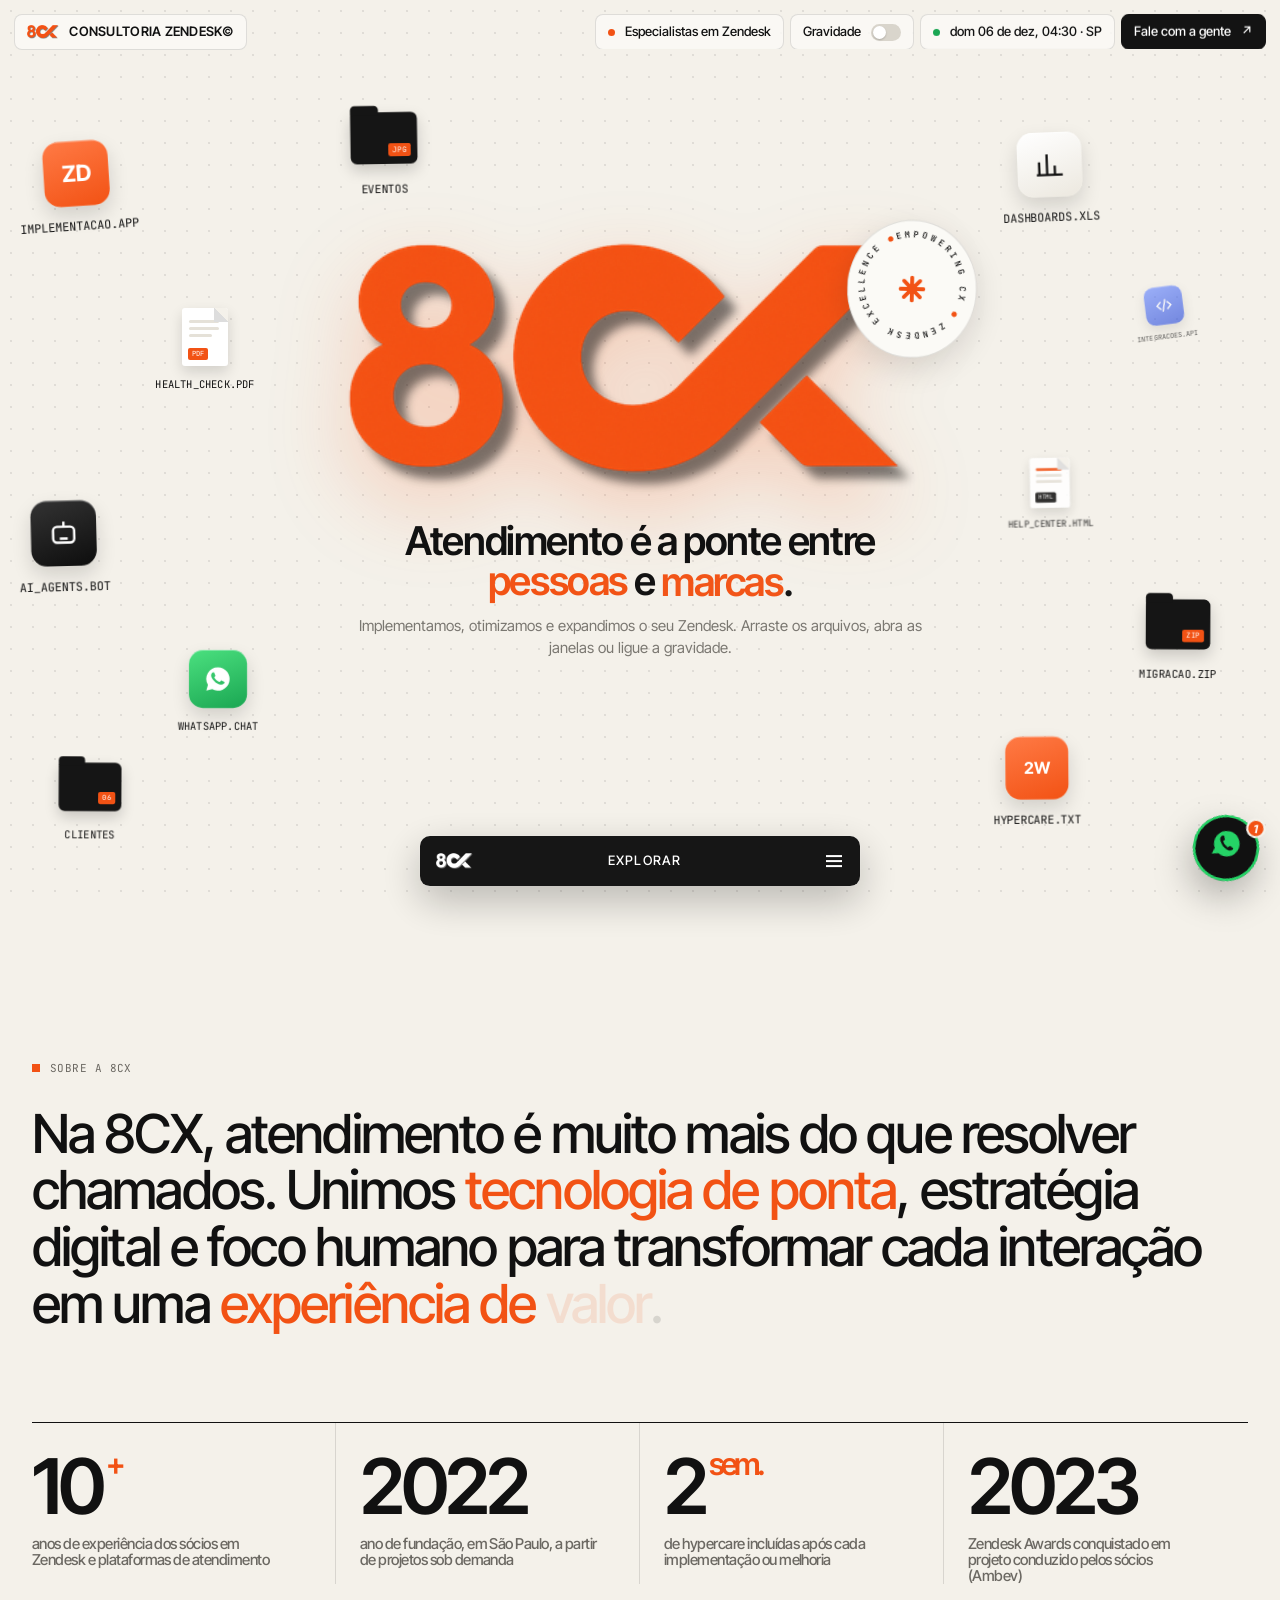
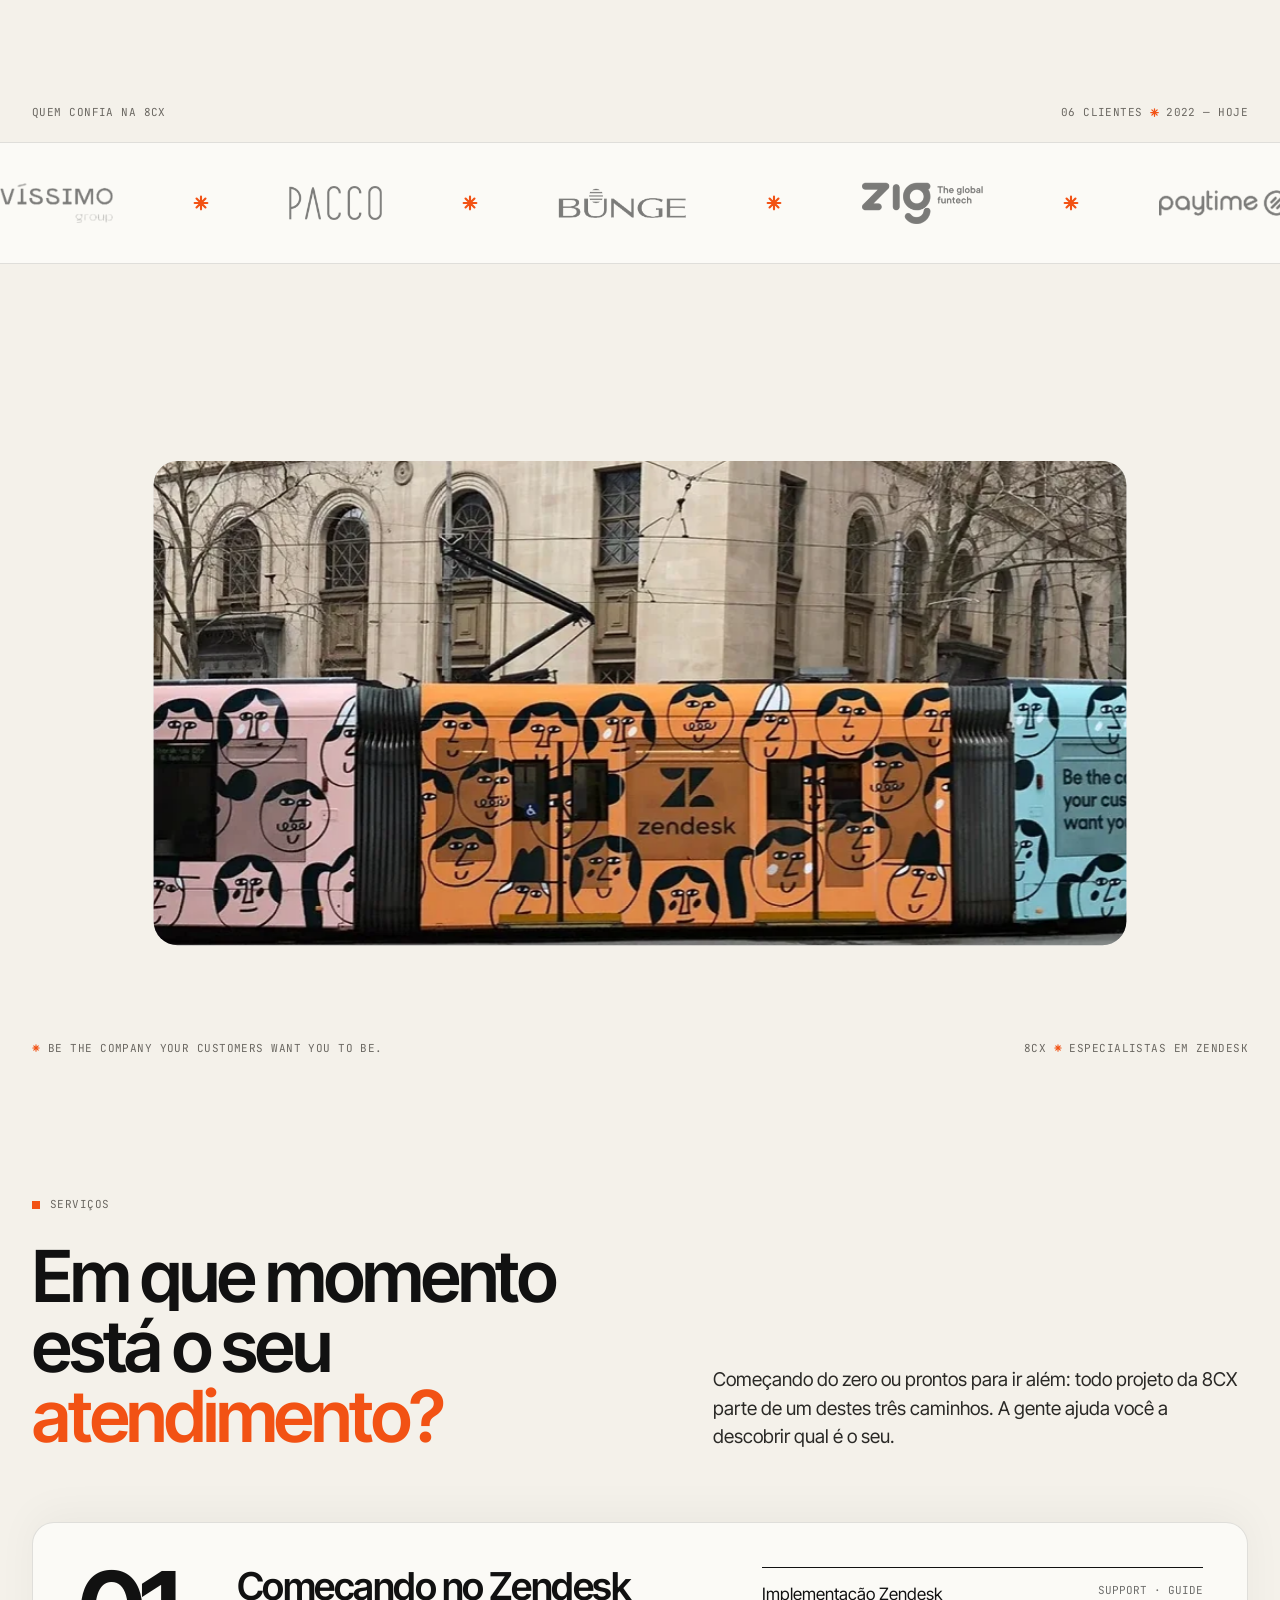
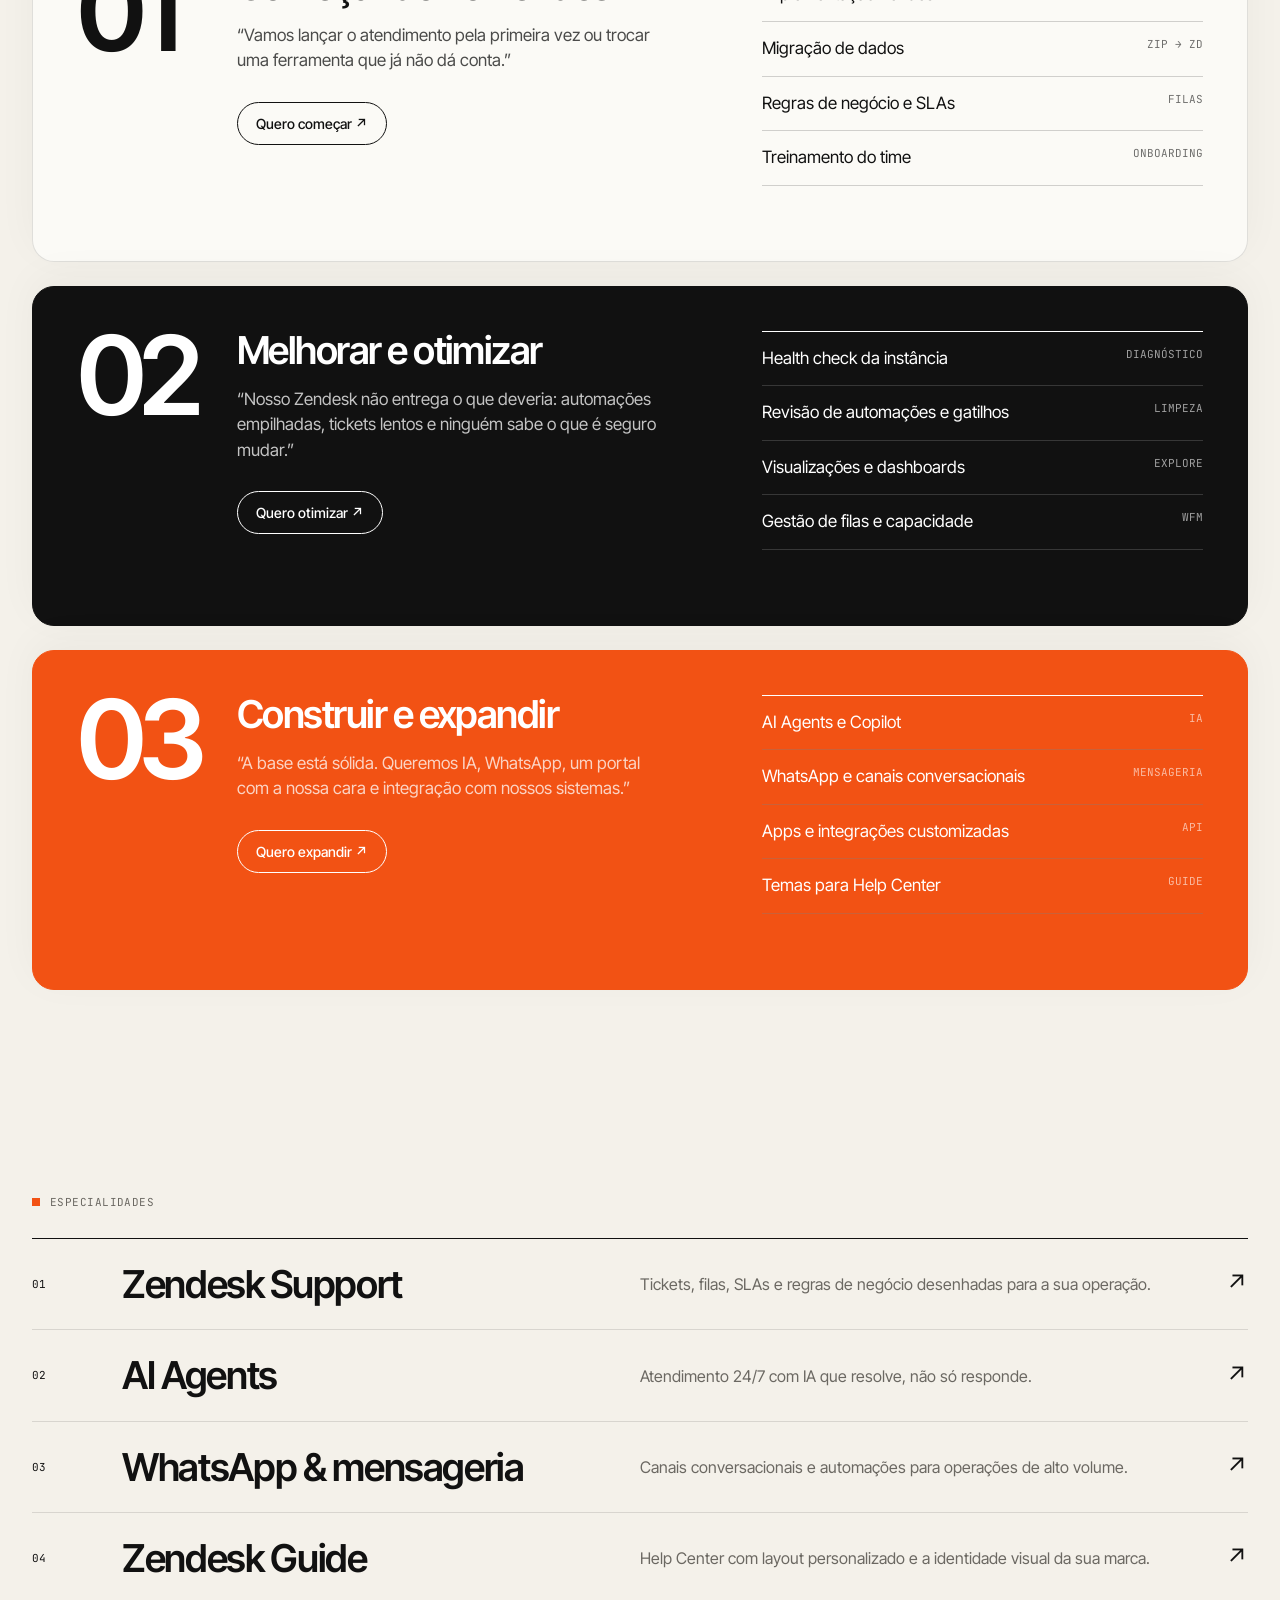
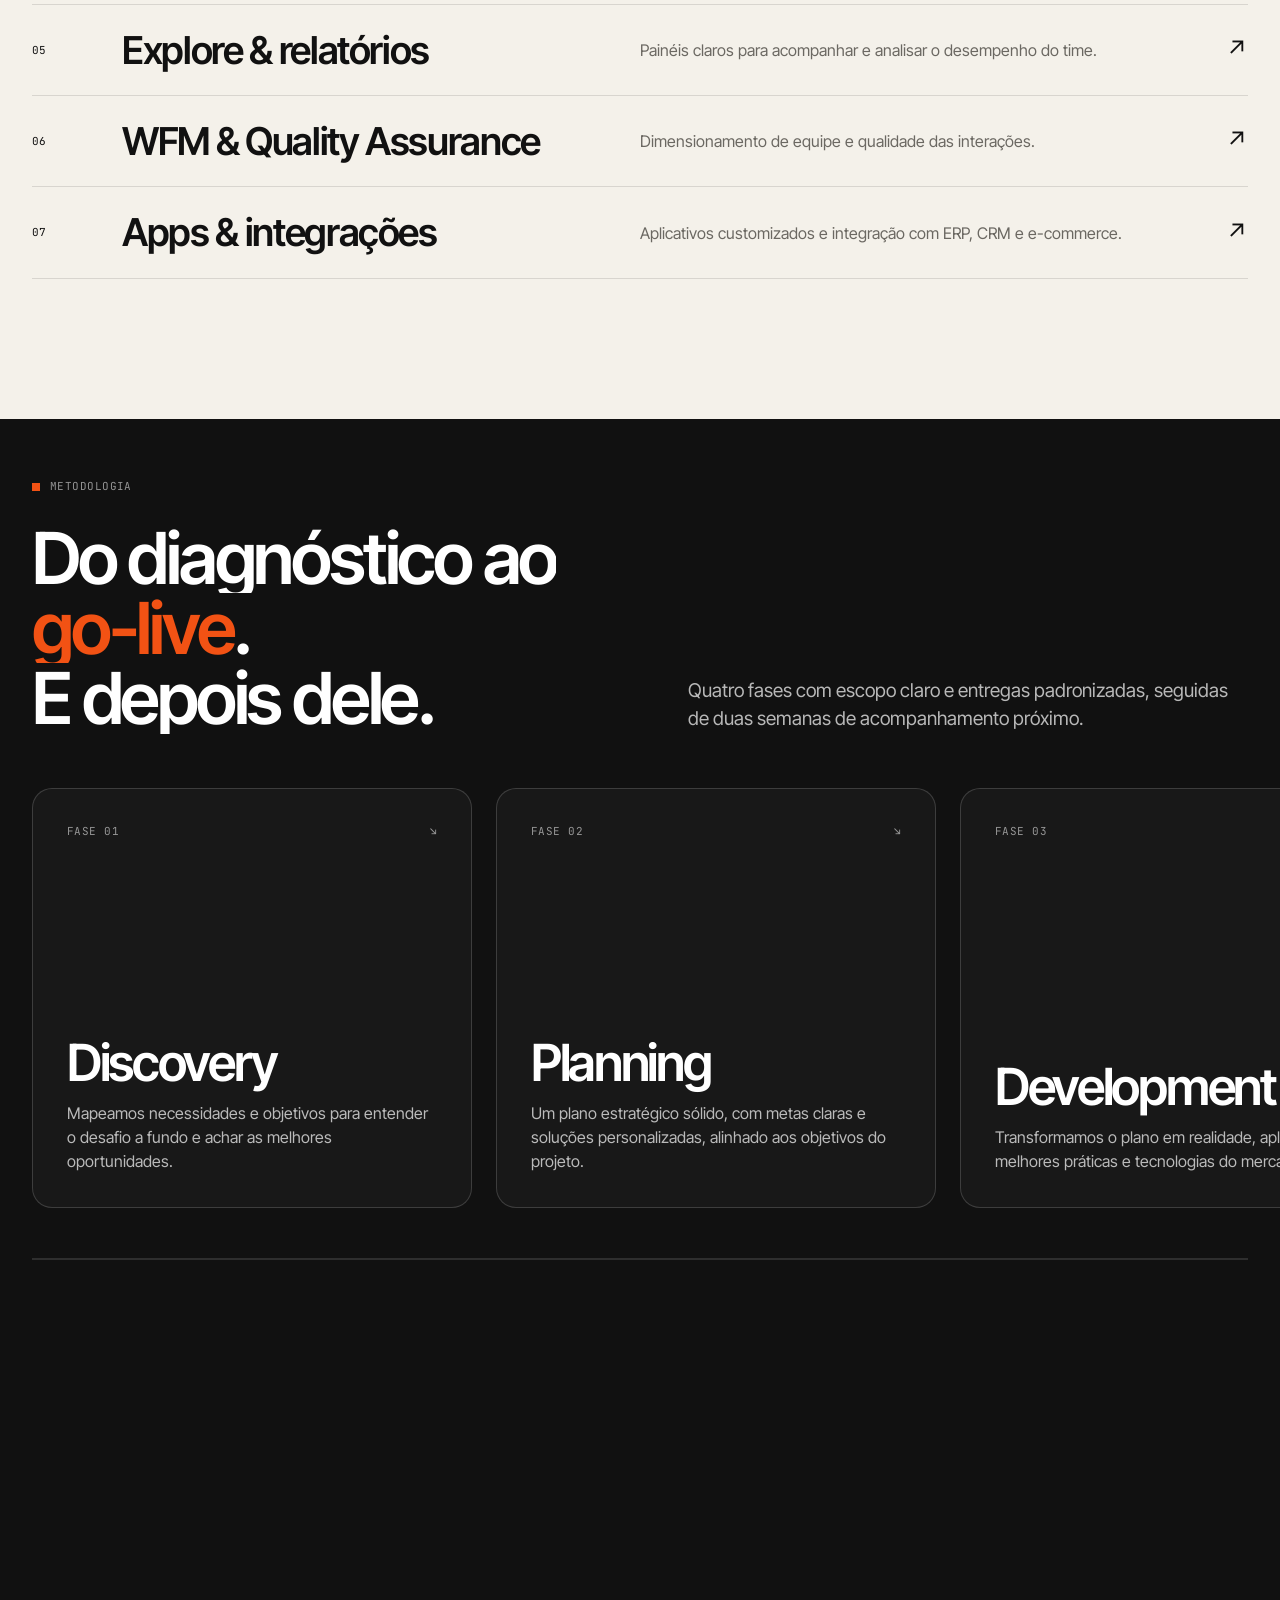
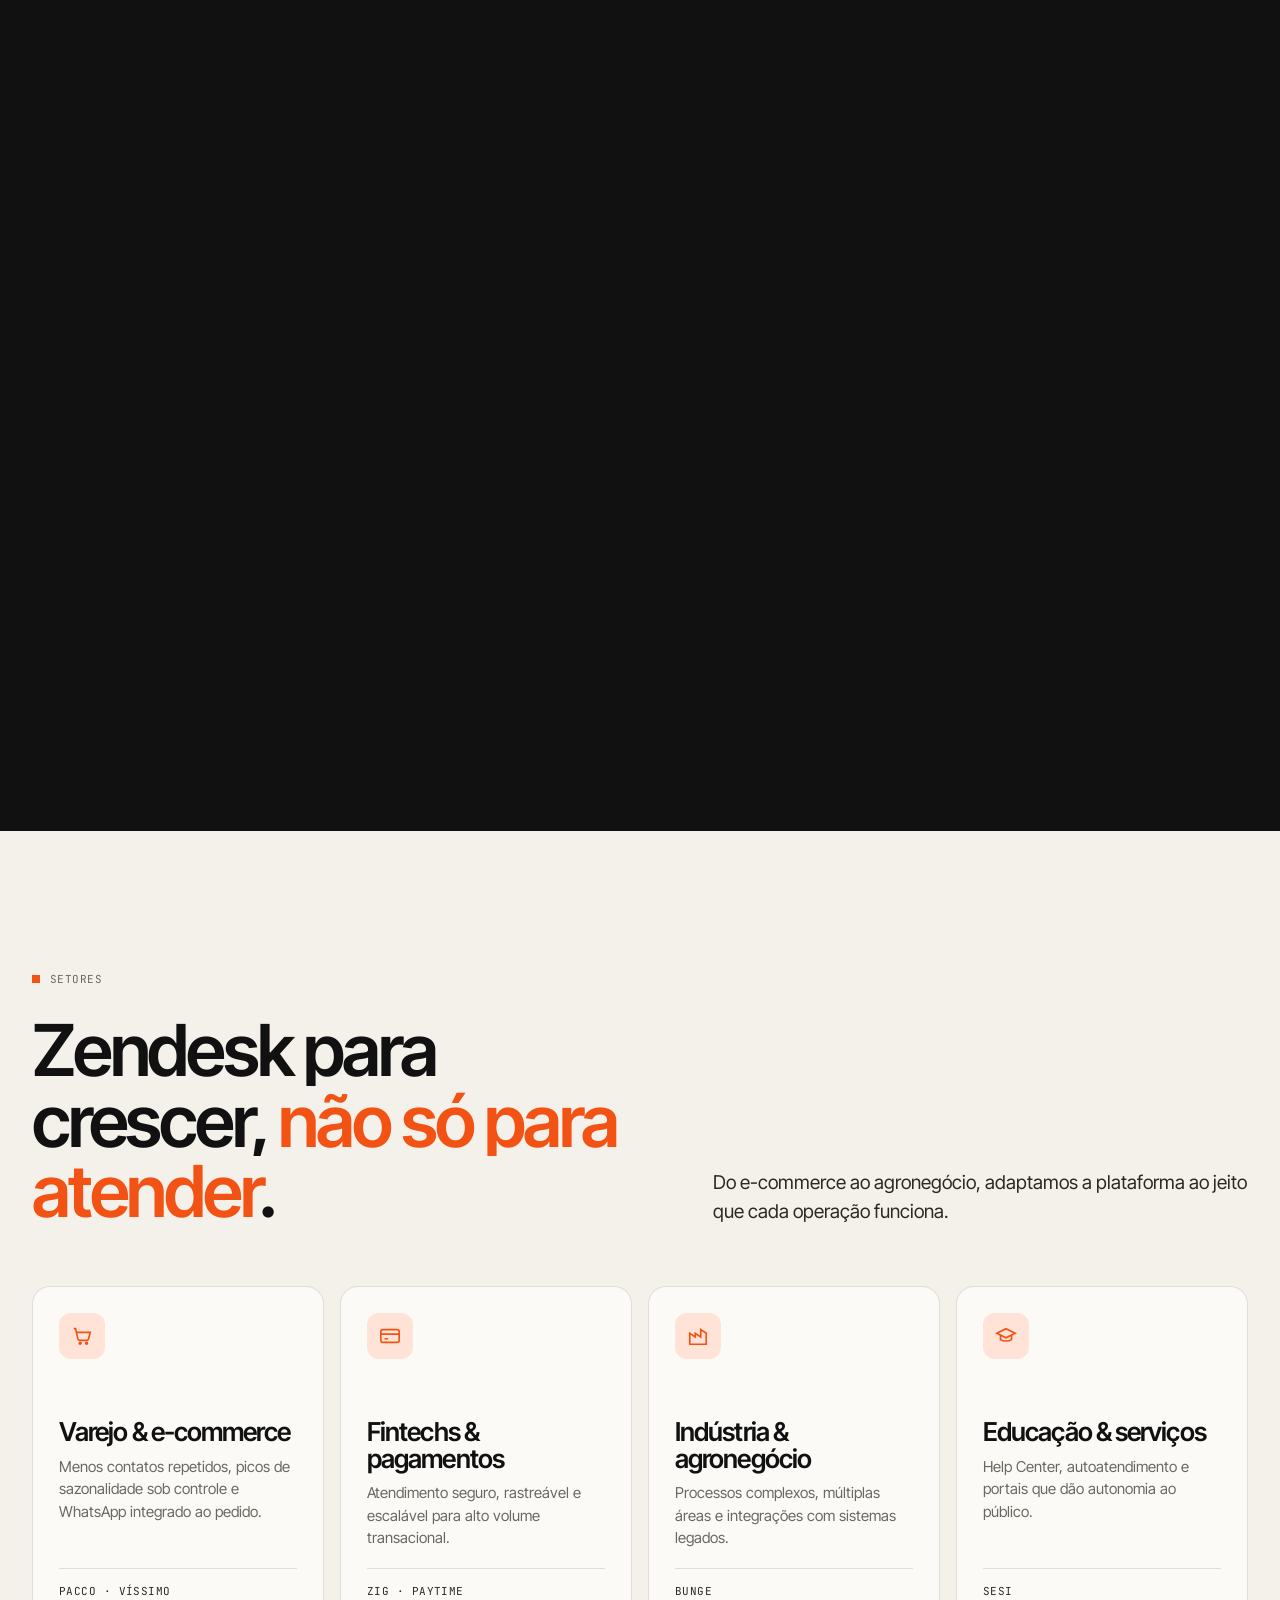
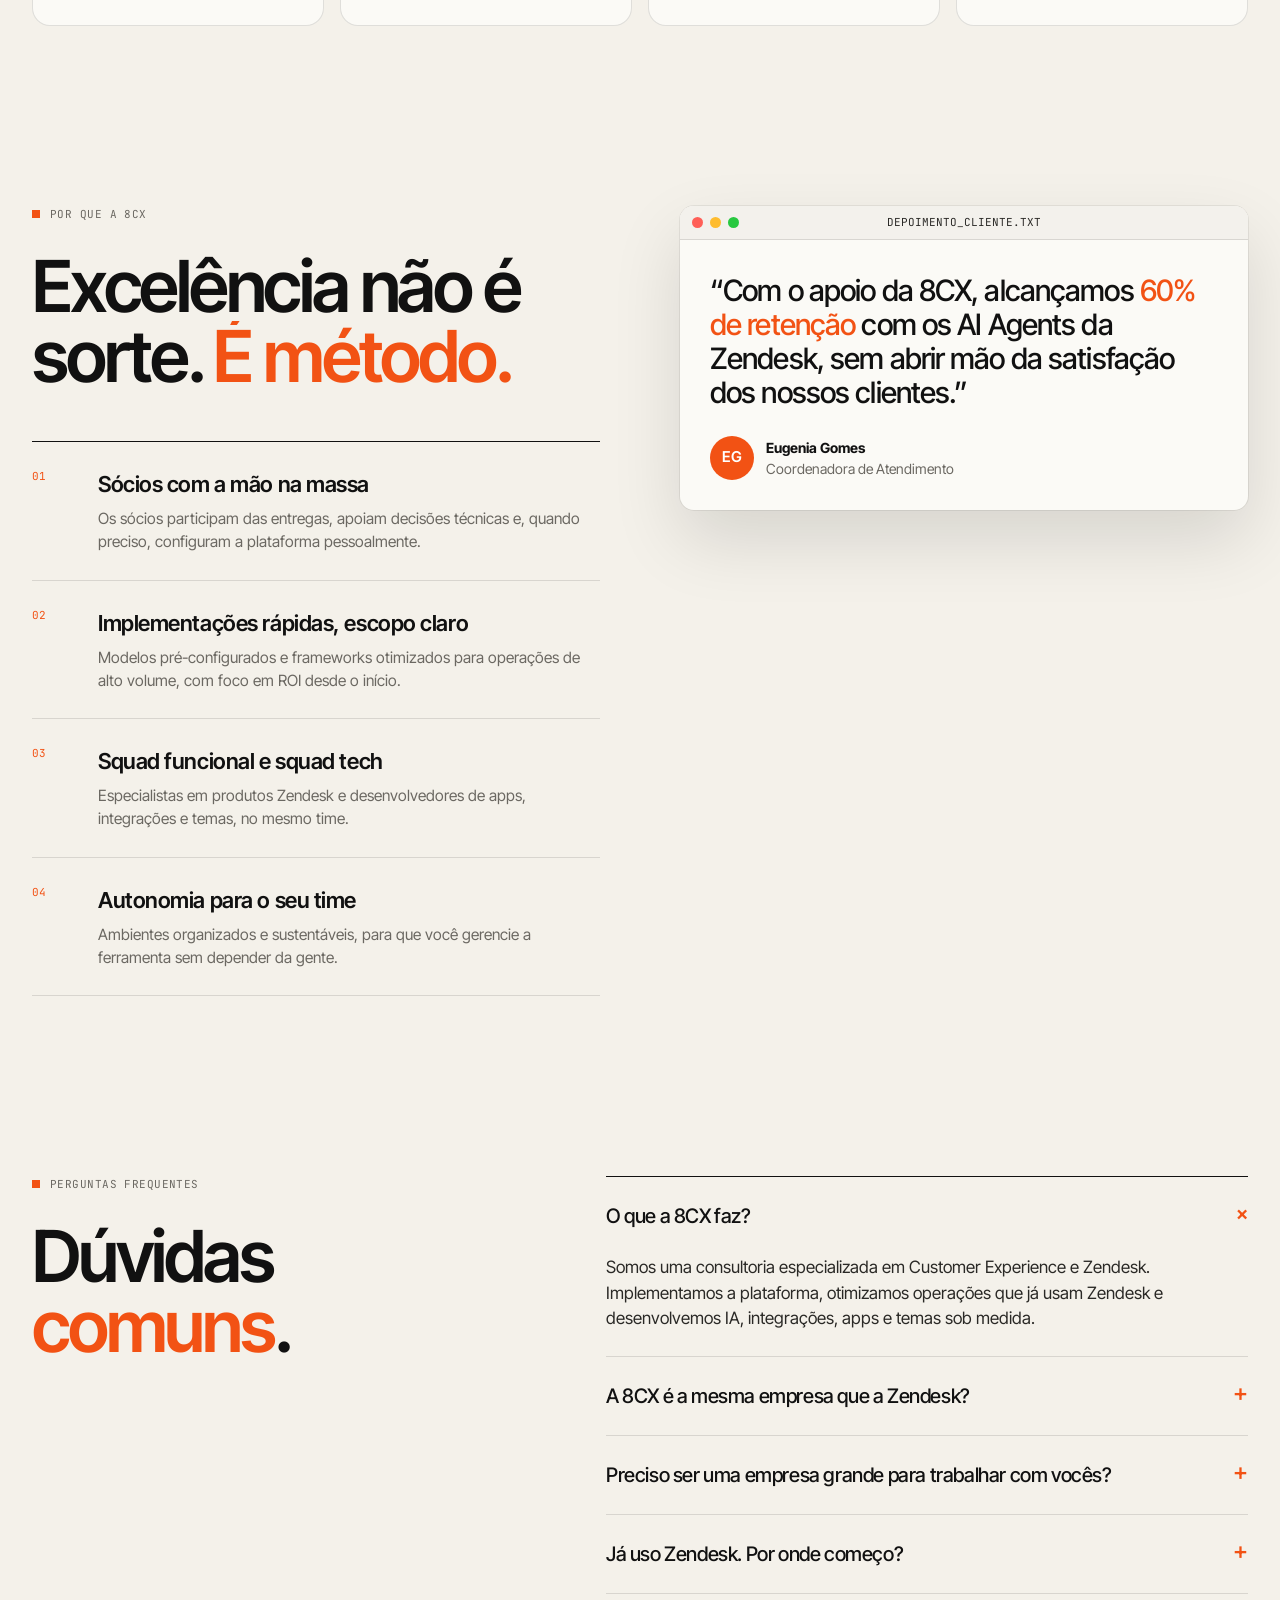
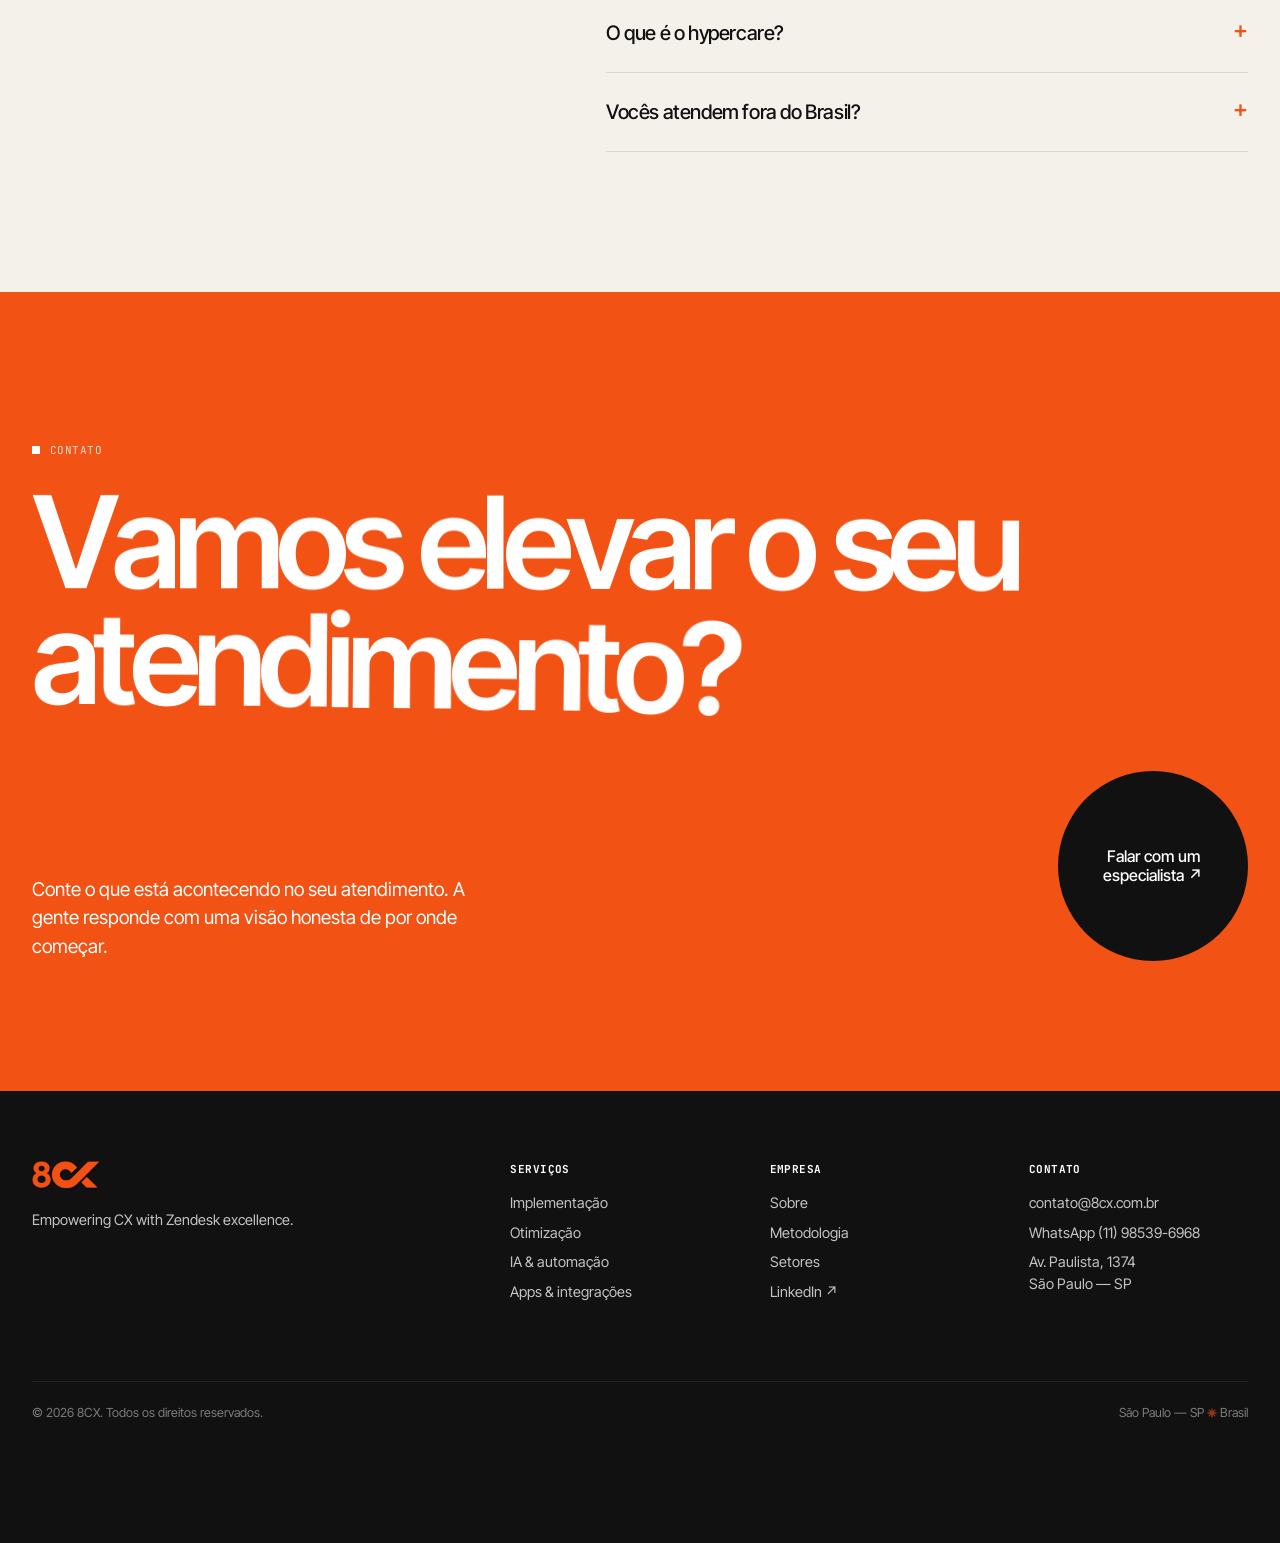
==== commit a5db4303: "Estrela da marca em SVG para não virar emoji no celular O caractere ✳ era exibido como emoji verde n" ====
--- a/index.html
+++ b/index.html
@@ -75,6 +75,7 @@
 .ring{position:absolute;width:clamp(96px,10vw,150px);aspect-ratio:1;top:-8%;right:-7%;background:var(--paper);border-radius:50%;box-shadow:0 10px 30px rgba(0,0,0,.12);border:1px solid var(--line)}
 .ring text{font-family:var(--mono);font-size:27px;letter-spacing:4px;fill:var(--ink);font-weight:500}
 .ring .star{position:absolute;inset:0;display:grid;place-items:center;color:var(--orange);font-size:clamp(22px,2.4vw,34px)}
+.ring .star .ast{width:.9em;height:.9em}
 .hero-copy{text-align:center;max-width:620px;padding:0 20px}
 .hero-copy h1{font-size:clamp(26px,3.1vw,44px);line-height:1.02;letter-spacing:-.035em;font-weight:600}
 .hero-copy h1 em{font-style:normal;color:var(--orange)}
@@ -179,7 +180,7 @@
 .logos .lg{display:flex;align-items:center;gap:80px;height:60px}
 .logos .lg img{width:auto;opacity:.55;transition:opacity .3s}
 .logos .lg img:hover{opacity:1}
-.logos .lg::after{content:"✳";color:var(--orange);font-size:18px}
+.logos .lg::after{content:"";width:16px;height:16px;background:var(--orange);-webkit-mask:url("data:image/svg+xml,%3Csvg xmlns='http://www.w3.org/2000/svg' viewBox='0 0 24 24'%3E%3Cg stroke='black' stroke-width='3.2' stroke-linecap='round'%3E%3Cpath d='M12 2.5v19M2.5 12h19M5.3 5.3l13.4 13.4M18.7 5.3L5.3 18.7'/%3E%3C/g%3E%3C/svg%3E") center/contain no-repeat;mask:url("data:image/svg+xml,%3Csvg xmlns='http://www.w3.org/2000/svg' viewBox='0 0 24 24'%3E%3Cg stroke='black' stroke-width='3.2' stroke-linecap='round'%3E%3Cpath d='M12 2.5v19M2.5 12h19M5.3 5.3l13.4 13.4M18.7 5.3L5.3 18.7'/%3E%3C/g%3E%3C/svg%3E") center/contain no-repeat}
 .logo-grid{display:grid;grid-template-columns:repeat(3,1fr);gap:8px;margin-top:16px}
 .logo-grid div{background:#fff;border:1px solid var(--line);border-radius:10px;height:76px;display:grid;place-items:center;padding:14px}
 .logo-grid img{max-height:30px;max-width:100%;width:auto;opacity:.8}
@@ -344,6 +345,11 @@
 @media (max-width:900px){ .photo{padding:80px 0 0} .photo-frame{aspect-ratio:4/3} .photo-frame img{object-position:58% 50%} }
 @media (max-width:560px){ .photo-cap{flex-direction:column;gap:6px} }
 
+
+/* estrela da marca (SVG, nunca vira emoji no celular) */
+.ast{display:inline-block;width:.78em;height:.78em;background:var(--orange);-webkit-mask:url("data:image/svg+xml,%3Csvg xmlns='http://www.w3.org/2000/svg' viewBox='0 0 24 24'%3E%3Cg stroke='black' stroke-width='3.2' stroke-linecap='round'%3E%3Cpath d='M12 2.5v19M2.5 12h19M5.3 5.3l13.4 13.4M18.7 5.3L5.3 18.7'/%3E%3C/g%3E%3C/svg%3E") center/contain no-repeat;mask:url("data:image/svg+xml,%3Csvg xmlns='http://www.w3.org/2000/svg' viewBox='0 0 24 24'%3E%3Cg stroke='black' stroke-width='3.2' stroke-linecap='round'%3E%3Cpath d='M12 2.5v19M2.5 12h19M5.3 5.3l13.4 13.4M18.7 5.3L5.3 18.7'/%3E%3C/g%3E%3C/svg%3E") center/contain no-repeat;vertical-align:-.06em;flex-shrink:0}
+.phase.hc .ast{background:#fff}
+
 /* ---------- responsive ---------- */
 @media (max-width:1180px){
   .sectors{grid-template-columns:1fr 1fr}
@@ -461,7 +467,7 @@
       <div class="logo-box">
         <img class="big-logo" id="bigLogo" src="assets/logo-8cx.png" alt="8CX">
         <div class="ring" aria-hidden="true"><svg viewBox="0 0 400 400" class="ring-svg"><defs><path id="c" d="M200,200 m-150,0 a150,150 0 1,1 300,0 a150,150 0 1,1 -300,0"/></defs>
-          <text><textPath href="#c" textLength="935">EMPOWERING CX ✳ ZENDESK EXCELLENCE ✳ </textPath></text></svg><span class="star">✳</span></div>
+          <text><textPath href="#c" textLength="935">EMPOWERING CX <tspan fill="#F25214">●</tspan> ZENDESK EXCELLENCE <tspan fill="#F25214">●</tspan> </textPath></text></svg><span class="star"><span class="ast" aria-hidden="true"></span></span></div>
       </div>
       <div class="hero-copy">
         <h1 id="heroTitle">Atendimento é a ponte entre <em>pessoas</em> e <em>marcas</em>.</h1>
@@ -488,7 +494,7 @@
 
 <!-- ================= LOGOS ================= -->
 <section>
-  <div class="logos-head"><span class="mono" style="color:var(--muted)">Quem confia na 8CX</span><span class="mono" style="color:var(--muted)">06 clientes ✳ 2022 — hoje</span></div>
+  <div class="logos-head"><span class="mono" style="color:var(--muted)">Quem confia na 8CX</span><span class="mono" style="color:var(--muted)">06 clientes <span class="ast" aria-hidden="true"></span> 2022 — hoje</span></div>
   <div class="logos"><div class="row">
     <div class="lg"><img src="assets/clientes/vissimo.png" alt="Víssimo Group" style="height:40px" loading="lazy"></div><div class="lg"><img src="assets/clientes/pacco.png" alt="PACCO" style="height:34px" loading="lazy"></div><div class="lg"><img src="assets/clientes/bunge.png" alt="Bunge" style="height:30px" loading="lazy"></div><div class="lg"><img src="assets/clientes/zig.png" alt="Zig" style="height:42px" loading="lazy"></div><div class="lg"><img src="assets/clientes/paytime.png" alt="Paytime" style="height:26px" loading="lazy"></div><div class="lg"><img src="assets/clientes/sesi.png" alt="SESI" style="height:34px" loading="lazy"></div>
     <div class="lg"><img src="assets/clientes/vissimo.png" alt="Víssimo Group" style="height:40px" loading="lazy" aria-hidden="true"></div><div class="lg"><img src="assets/clientes/pacco.png" alt="PACCO" style="height:34px" loading="lazy" aria-hidden="true"></div><div class="lg"><img src="assets/clientes/bunge.png" alt="Bunge" style="height:30px" loading="lazy" aria-hidden="true"></div><div class="lg"><img src="assets/clientes/zig.png" alt="Zig" style="height:42px" loading="lazy" aria-hidden="true"></div><div class="lg"><img src="assets/clientes/paytime.png" alt="Paytime" style="height:26px" loading="lazy" aria-hidden="true"></div><div class="lg"><img src="assets/clientes/sesi.png" alt="SESI" style="height:34px" loading="lazy" aria-hidden="true"></div>
@@ -503,7 +509,7 @@
       <div class="bar"><div class="lights"><i style="background:#ff5f57"></i><i style="background:#febc2e"></i><i style="background:#28c840"></i></div><span class="title">BE_THE_COMPANY.jpg</span></div>
       <div class="photo-frame"><picture><source srcset="assets/zendesk-tram.webp" type="image/webp"><img id="photoImg" src="assets/zendesk-tram.jpg" alt="Bonde com a campanha da Zendesk: Be the company your customers want you to be" width="1377" height="681" loading="lazy"></picture></div>
     </div>
-    <div class="photo-cap mono"><span>✳ Be the company your customers want you to be.</span><span>8CX ✳ Especialistas em Zendesk</span></div>
+    <div class="photo-cap mono"><span><span class="ast" aria-hidden="true"></span> Be the company your customers want you to be.</span><span>8CX <span class="ast" aria-hidden="true"></span> Especialistas em Zendesk</span></div>
   </div>
 </section>
 
@@ -562,7 +568,7 @@
       <div class="phase"><div class="top mono"><span>Fase 02</span><span>↘</span></div><div><h3>Planning</h3><p>Um plano estratégico sólido, com metas claras e soluções personalizadas, alinhado aos objetivos do projeto.</p></div></div>
       <div class="phase"><div class="top mono"><span>Fase 03</span><span>↘</span></div><div><h3>Development</h3><p>Transformamos o plano em realidade, aplicando as melhores práticas e tecnologias do mercado.</p></div></div>
       <div class="phase"><div class="top mono"><span>Fase 04</span><span>↘</span></div><div><h3>Delivery</h3><p>Solução pronta para operar, com qualidade, eficiência e uma experiência otimizada para o usuário.</p></div></div>
-      <div class="phase hc"><div class="top mono"><span>Incluso</span><span>✳</span></div><div><h3>Hypercare</h3><p>Duas semanas de acompanhamento após cada entrega: estabilidade, ajustes finos e suporte ágil enquanto o time se adapta.</p></div></div>
+      <div class="phase hc"><div class="top mono"><span>Incluso</span><span><span class="ast" aria-hidden="true"></span></span></div><div><h3>Hypercare</h3><p>Duas semanas de acompanhamento após cada entrega: estabilidade, ajustes finos e suporte ágil enquanto o time se adapta.</p></div></div>
     </div>
     <div class="progress"><i id="prog"></i></div>
   </div>
@@ -641,7 +647,7 @@
       <div><h5 class="mono">Empresa</h5><ul><li><a href="#por-que">Sobre</a></li><li><a href="#metodologia">Metodologia</a></li><li><a href="#setores">Setores</a></li><li><a href="https://www.linkedin.com/company/8cx/" target="_blank" rel="noopener">LinkedIn ↗</a></li></ul></div>
       <div><h5 class="mono">Contato</h5><ul><li><a href="mailto:contato@8cx.com.br">contato@8cx.com.br</a></li><li><a href="https://wa.me/5511985396968?text=Ol%C3%A1!%20Acessei%20o%20site%20de%20voc%C3%AAs%20e%20gostaria%20de%20mais%20informa%C3%A7%C3%B5es" target="_blank" rel="noopener">WhatsApp (11) 98539-6968</a></li><li>Av. Paulista, 1374<br>São Paulo — SP</li></ul></div>
     </div>
-    <div class="base"><span>© 2026 8CX. Todos os direitos reservados.</span><span>São Paulo — SP ✳ Brasil</span></div>
+    <div class="base"><span>© 2026 8CX. Todos os direitos reservados.</span><span>São Paulo — SP <span class="ast" aria-hidden="true"></span> Brasil</span></div>
   </div>
 </footer>
 
@@ -669,7 +675,7 @@
 </div>
 
 <template id="tpl-win">
-  <div class="win"><div class="bar"><div class="lights"><i class="c" title="Fechar"></i><i class="m"></i><i class="x"></i></div><span class="title"></span></div><div class="body"></div><div class="foot"><span class="mono" style="color:var(--muted)">8CX ✳ ZENDESK</span><a href="#contato">Falar sobre isso ↗</a></div></div>
+  <div class="win"><div class="bar"><div class="lights"><i class="c" title="Fechar"></i><i class="m"></i><i class="x"></i></div><span class="title"></span></div><div class="body"></div><div class="foot"><span class="mono" style="color:var(--muted)">8CX <span class="ast" aria-hidden="true"></span> ZENDESK</span><a href="#contato">Falar sobre isso ↗</a></div></div>
 </template>
 
 <script>
@@ -689,11 +695,11 @@
 /* ---------- desktop icons + window content ---------- */
 const ICONS = [
   {id:'impl', name:'IMPLEMENTACAO.app', x:6, y:16, m:[14,11], thumb:'<div class="tile t-orange">ZD</div>',
-   win:`<div class="kicker mono">Caminho 01 ✳ Começando no Zendesk</div><h3>Implementação Zendesk do zero</h3><p>Configuração personalizada do Support, Guide e mensageria, com regras de negócio, filas e SLAs desenhados para a sua operação.</p><ul><li>Discovery e desenho da solução</li><li>Configuração de filas, gatilhos e automações</li><li>SLAs e acordos de nível de serviço</li><li>Treinamento e go-live acompanhado</li></ul>`},
+   win:`<div class="kicker mono">Caminho 01 <span class="ast" aria-hidden="true"></span> Começando no Zendesk</div><h3>Implementação Zendesk do zero</h3><p>Configuração personalizada do Support, Guide e mensageria, com regras de negócio, filas e SLAs desenhados para a sua operação.</p><ul><li>Discovery e desenho da solução</li><li>Configuração de filas, gatilhos e automações</li><li>SLAs e acordos de nível de serviço</li><li>Treinamento e go-live acompanhado</li></ul>`},
   {id:'otim', name:'HEALTH_CHECK.pdf', x:16, y:34, m:[38,11], thumb:'<div class="doc"><i class="l" style="top:12px"></i><i class="l" style="top:19px"></i><i class="l" style="top:26px;right:16px"></i><span class="badge">PDF</span></div>',
-   win:`<div class="kicker mono">Caminho 02 ✳ Melhorar e otimizar</div><h3>Health check da sua instância</h3><p>Raio-x completo do seu Zendesk: o que está travando a operação, o que é seguro mudar e por onde começar.</p><div class="mock-ui"><div class="mock-row"><span class="st o">ALERTA</span> 38 automações sem uso há 90 dias</div><div class="mock-row"><span class="st b">AJUSTE</span> Gatilhos conflitantes em 3 filas</div><div class="mock-row"><span class="st g">OK</span> SLAs configurados por prioridade</div></div><p class="mono" style="font-size:10px;color:var(--muted)">* exemplo ilustrativo</p>`},
+   win:`<div class="kicker mono">Caminho 02 <span class="ast" aria-hidden="true"></span> Melhorar e otimizar</div><h3>Health check da sua instância</h3><p>Raio-x completo do seu Zendesk: o que está travando a operação, o que é seguro mudar e por onde começar.</p><div class="mock-ui"><div class="mock-row"><span class="st o">ALERTA</span> 38 automações sem uso há 90 dias</div><div class="mock-row"><span class="st b">AJUSTE</span> Gatilhos conflitantes em 3 filas</div><div class="mock-row"><span class="st g">OK</span> SLAs configurados por prioridade</div></div><p class="mono" style="font-size:10px;color:var(--muted)">* exemplo ilustrativo</p>`},
   {id:'ai', name:'AI_AGENTS.bot', x:5, y:56, m:[14,72], thumb:'<div class="tile t-ink"><svg viewBox="0 0 24 24" fill="none" stroke="#fff" stroke-width="1.8"><rect x="4" y="7" width="16" height="12" rx="3"/><path d="M12 3v4M9 12h.01M15 12h.01M9 16h6"/></svg></div>',
-   win:`<div class="kicker mono">Caminho 03 ✳ Construir e expandir</div><h3>AI Agents & Copilot</h3><p>Clientes perguntam 24/7. Com AI Agents, o seu atendimento também responde, e os agentes humanos ganham um copiloto para resolver mais rápido.</p><ul><li>AI Agents para mensageria e e-mail</li><li>Copilot para agentes</li><li>Fluxos inteligentes que reduzem trabalho manual</li></ul>`},
+   win:`<div class="kicker mono">Caminho 03 <span class="ast" aria-hidden="true"></span> Construir e expandir</div><h3>AI Agents & Copilot</h3><p>Clientes perguntam 24/7. Com AI Agents, o seu atendimento também responde, e os agentes humanos ganham um copiloto para resolver mais rápido.</p><ul><li>AI Agents para mensageria e e-mail</li><li>Copilot para agentes</li><li>Fluxos inteligentes que reduzem trabalho manual</li></ul>`},
   {id:'wpp', name:'WHATSAPP.chat', x:17, y:72, m:[38,72], thumb:'<div class="tile t-green"><svg viewBox="0 0 24 24" fill="#fff"><path d="M12 2a10 10 0 0 0-8.6 15.1L2 22l5-1.3A10 10 0 1 0 12 2zm5.2 13.6c-.2.6-1.3 1.2-1.8 1.2-.5.1-1 .2-3.4-.7-2.8-1.1-4.6-4-4.8-4.2-.1-.2-1.1-1.5-1.1-2.9s.7-2 1-2.3c.2-.3.5-.3.7-.3h.5c.2 0 .4 0 .6.5l.8 2c.1.2.1.4 0 .5l-.3.5-.4.4c-.1.1-.3.3-.1.6.2.3.8 1.3 1.7 2.1 1.2 1 2.1 1.3 2.4 1.5.3.1.5.1.6-.1l.9-1c.2-.3.4-.2.6-.1l1.9.9c.3.1.5.2.5.3.1.1.1.7-.1 1.4z"/></svg></div>',
    win:`<div class="kicker mono">Mensageria</div><h3>WhatsApp e canais conversacionais</h3><p>Forte atuação em operações de alto volume e perfil transacional, com automações estratégicas e roteamento inteligente.</p><div class="mock-ui"><div class="mock-row"><span class="st g">WPP</span> “Onde está o meu pedido?” → resposta automática com rastreio</div><div class="mock-row"><span class="st b">BOT</span> Triagem → fila certa em segundos</div><div class="mock-row"><span class="st o">HUMANO</span> Casos complexos com contexto completo</div></div>`},
   {id:'clientes', name:'CLIENTES', x:7, y:84, cls:'hide-m', thumb:'<div class="folder"><span class="tag">06</span></div>',
@@ -705,7 +711,7 @@
   {id:'guide', name:'HELP_CENTER.html', x:82, y:50, m:[62,72], thumb:'<div class="doc"><i class="l" style="top:12px;background:var(--orange)"></i><i class="l" style="top:19px"></i><i class="l" style="top:26px"></i><span class="badge" style="background:#111">HTML</span></div>',
    win:`<div class="kicker mono">Zendesk Guide</div><h3>Help Center com a sua cara</h3><p>Layouts personalizados e alinhados à identidade visual da marca, para o cliente se resolver sozinho, sem abrir ticket.</p><ul><li>Tema customizado</li><li>Estrutura de artigos e categorias</li><li>Formulários inteligentes</li></ul>`},
   {id:'mig', name:'MIGRACAO.zip', x:92, y:66, cls:'hide-m', thumb:'<div class="folder"><span class="tag">ZIP</span></div>',
-   win:`<div class="kicker mono">Caminho 01 ✳ Começando no Zendesk</div><h3>Migração de dados</h3><p>Vindo de outra ferramenta? Levamos histórico de tickets, usuários e organizações para o Zendesk com segurança e sem parar a operação.</p>`},
+   win:`<div class="kicker mono">Caminho 01 <span class="ast" aria-hidden="true"></span> Começando no Zendesk</div><h3>Migração de dados</h3><p>Vindo de outra ferramenta? Levamos histórico de tickets, usuários e organizações para o Zendesk com segurança e sem parar a operação.</p>`},
   {id:'hyper', name:'HYPERCARE.txt', x:81, y:82, m:[86,72], thumb:'<div class="tile t-orange" style="font-size:15px">2W</div>',
    win:`<div class="kicker mono">Incluso em todo projeto</div><h3>Duas semanas de hypercare</h3><p>Depois de cada implementação ou melhoria, acompanhamos a operação de perto: estabilidade, ajustes finos e suporte ágil enquanto o time se adapta.</p>`},
   {id:'fotos', name:'EVENTOS', x:30, y:12, cls:'hide-m', thumb:'<div class="folder"><span class="tag">JPG</span></div>',
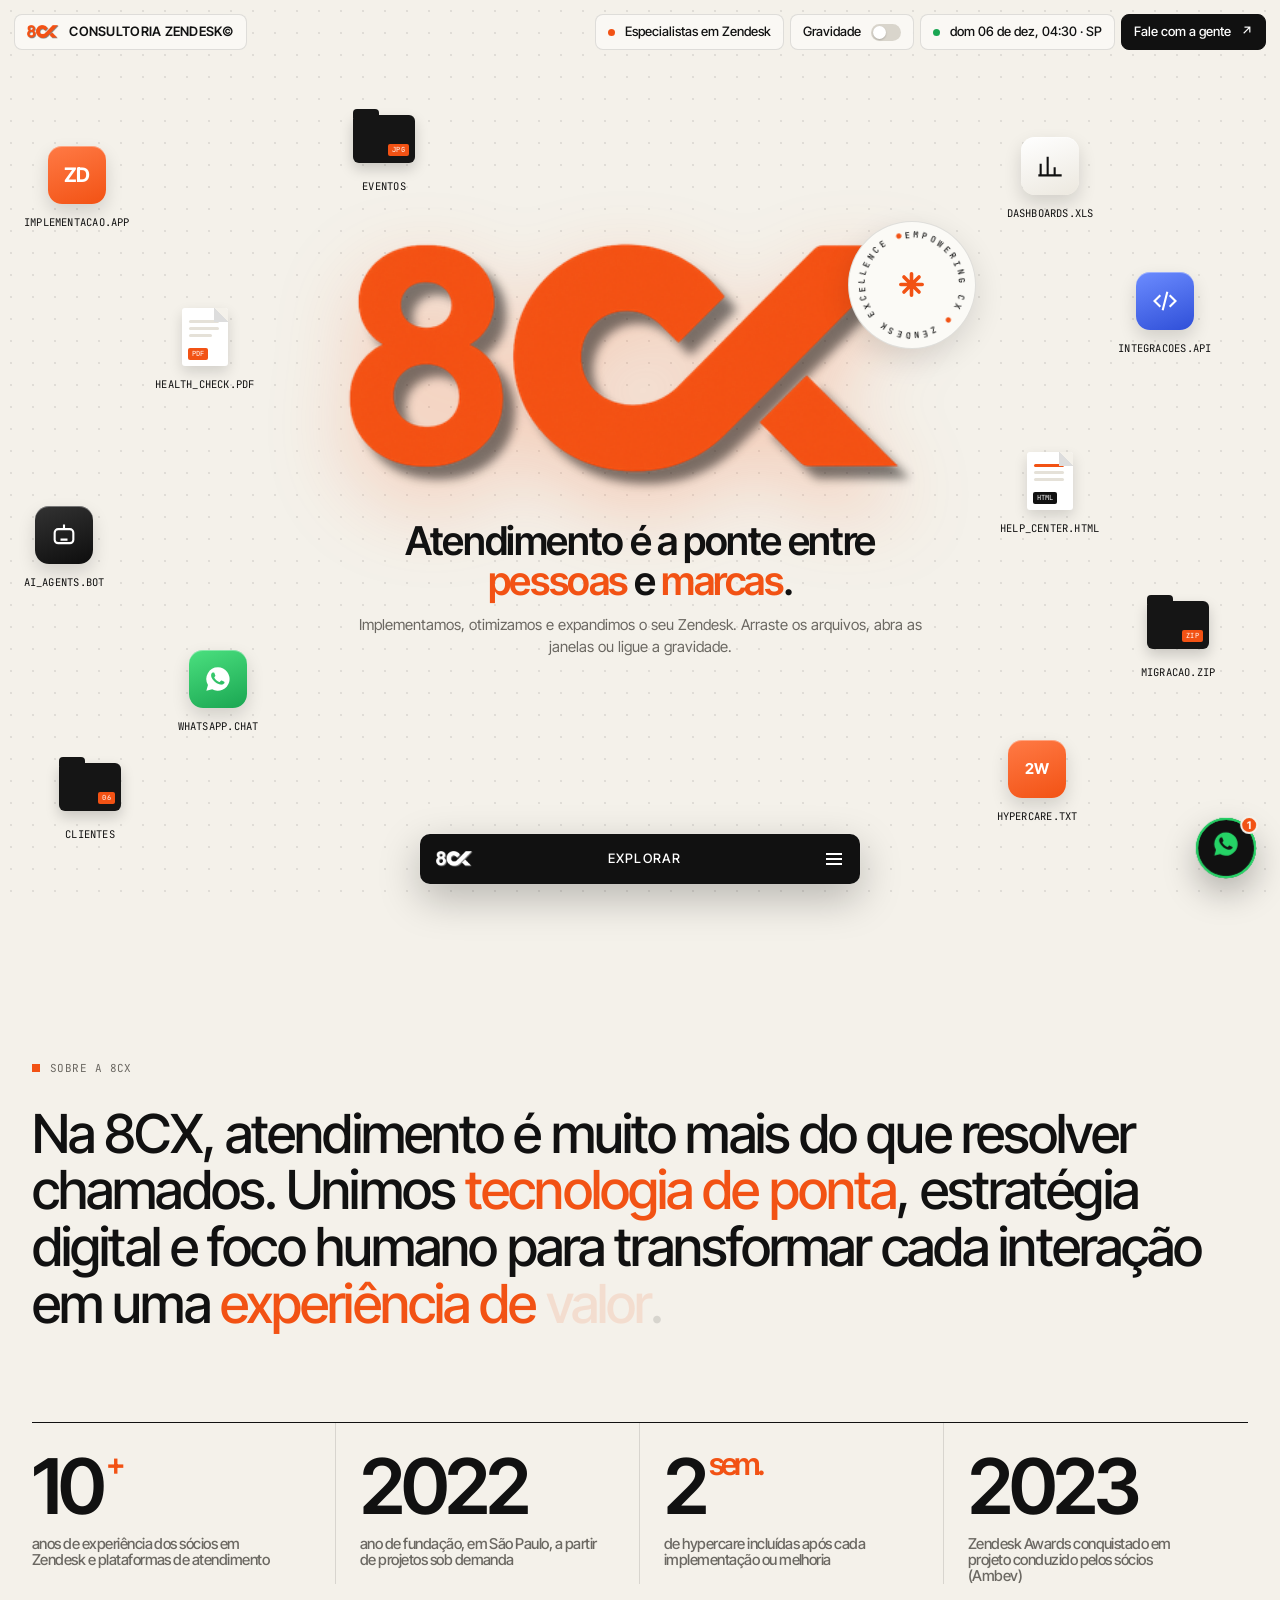
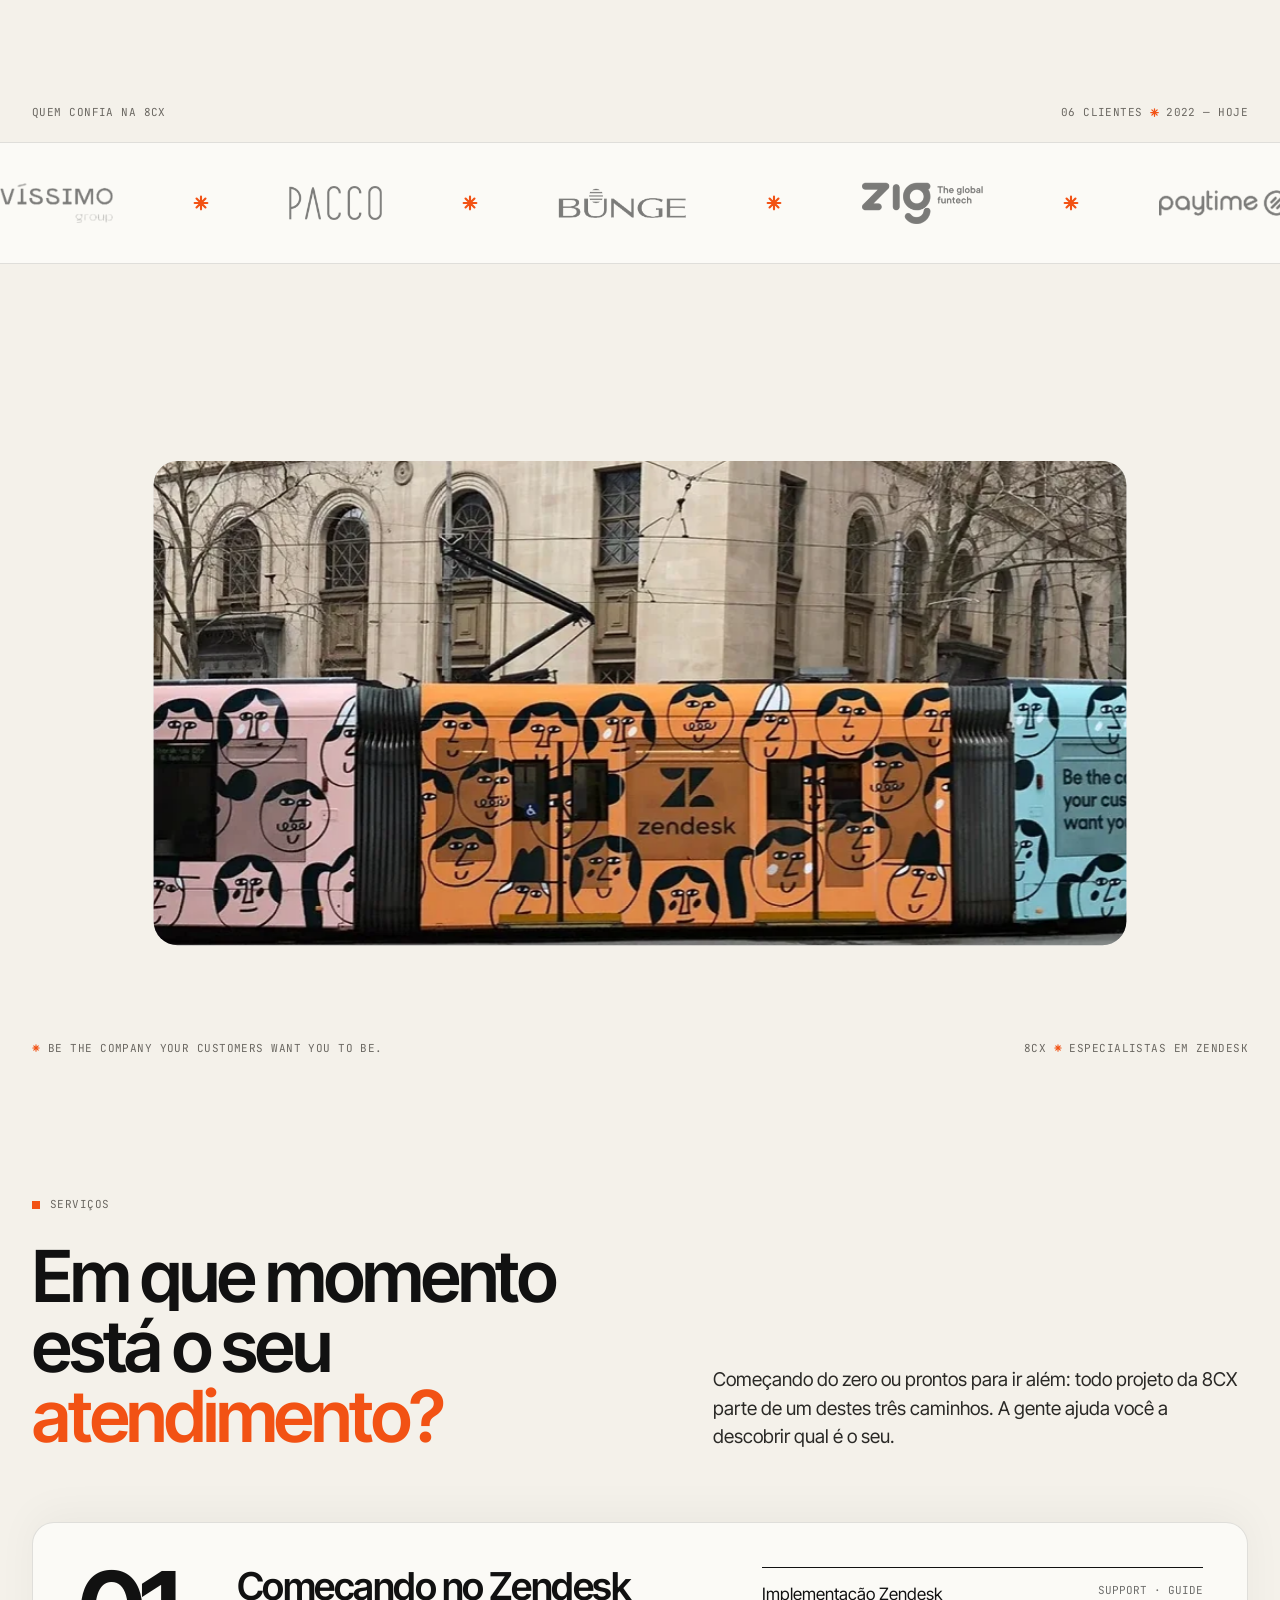
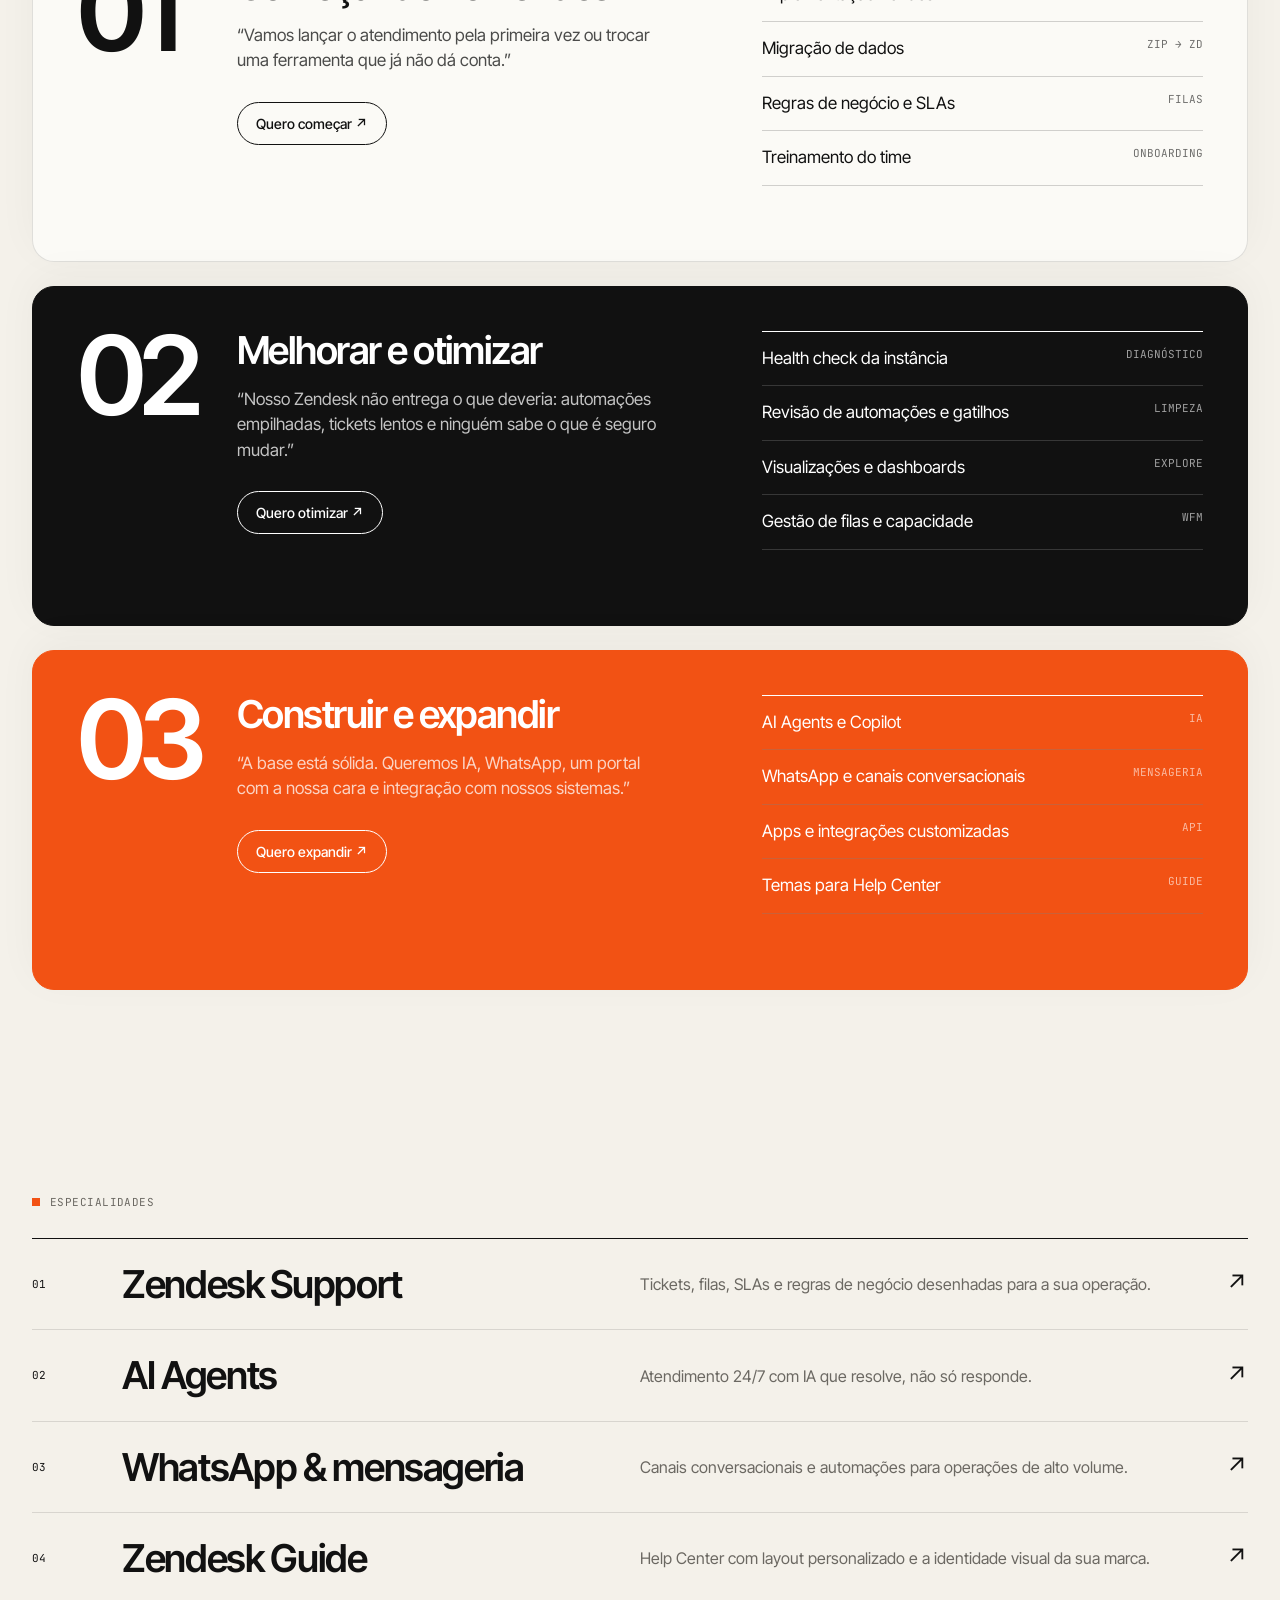
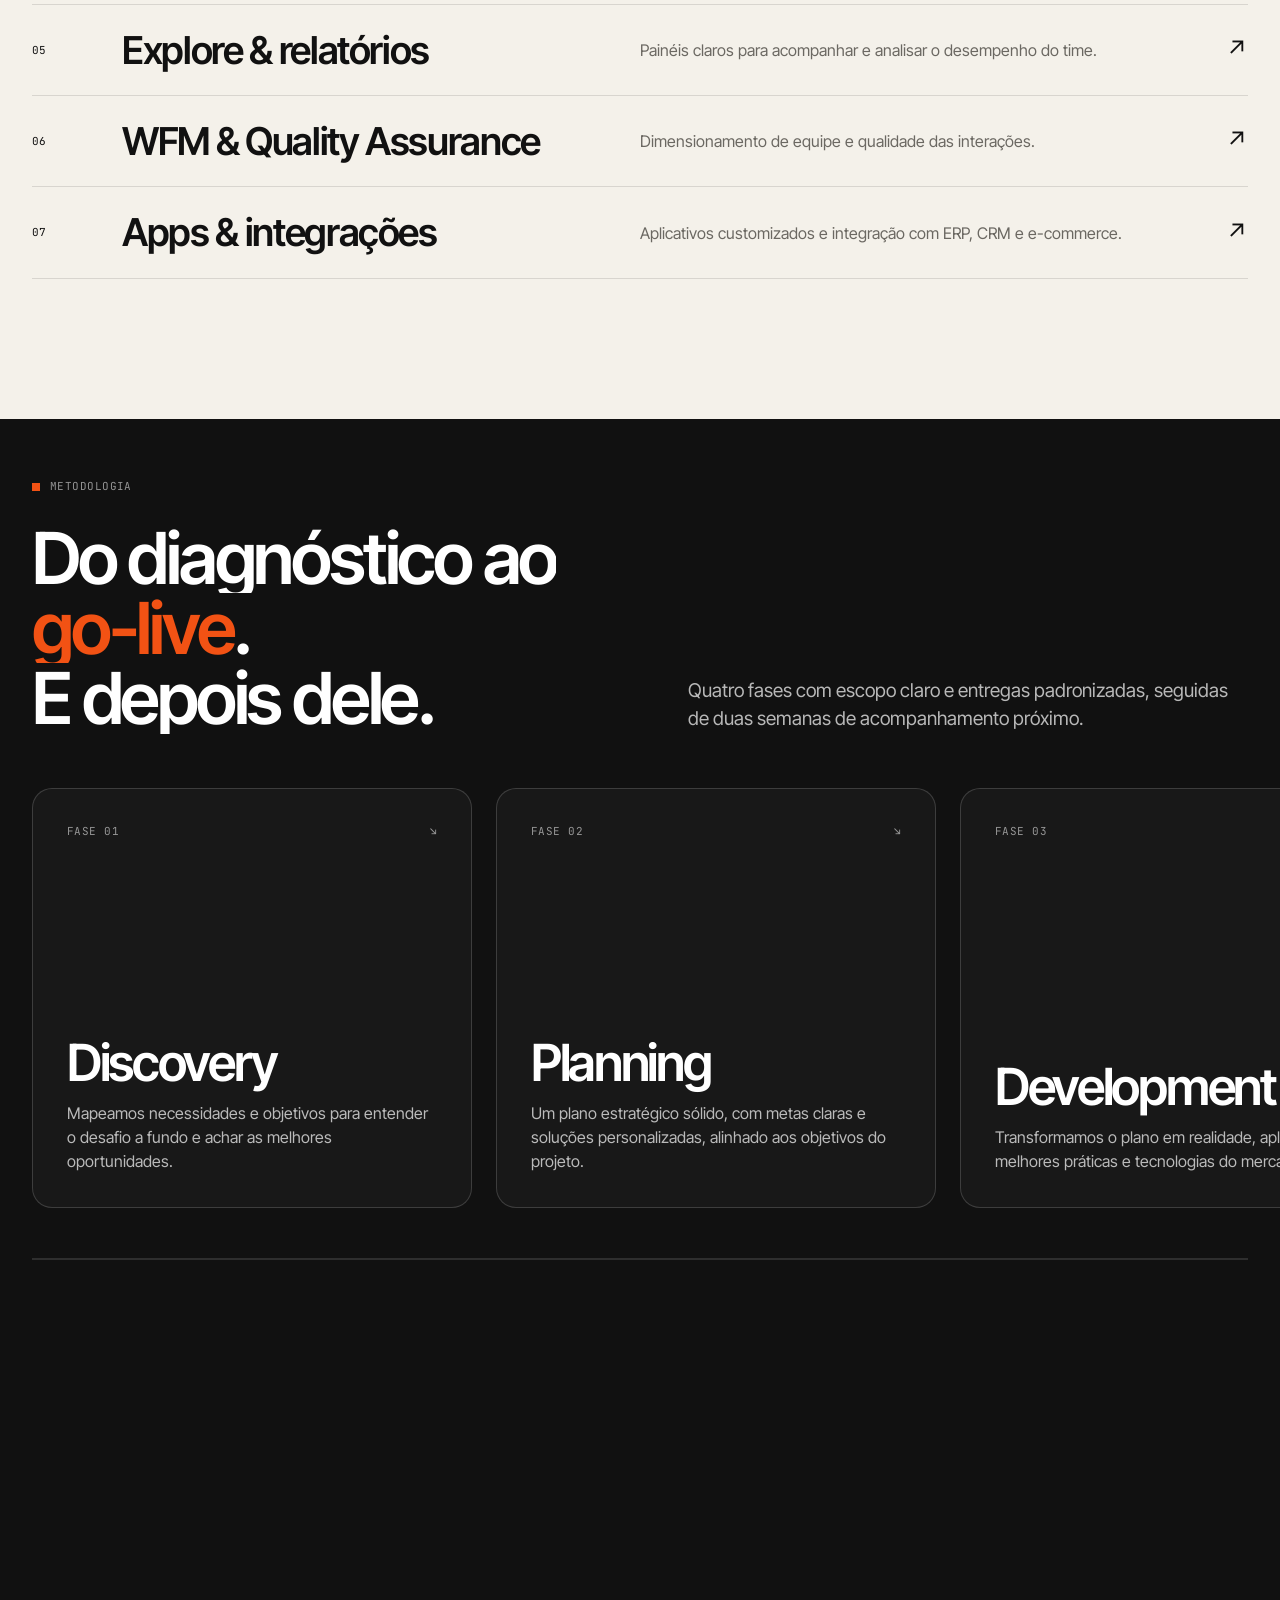
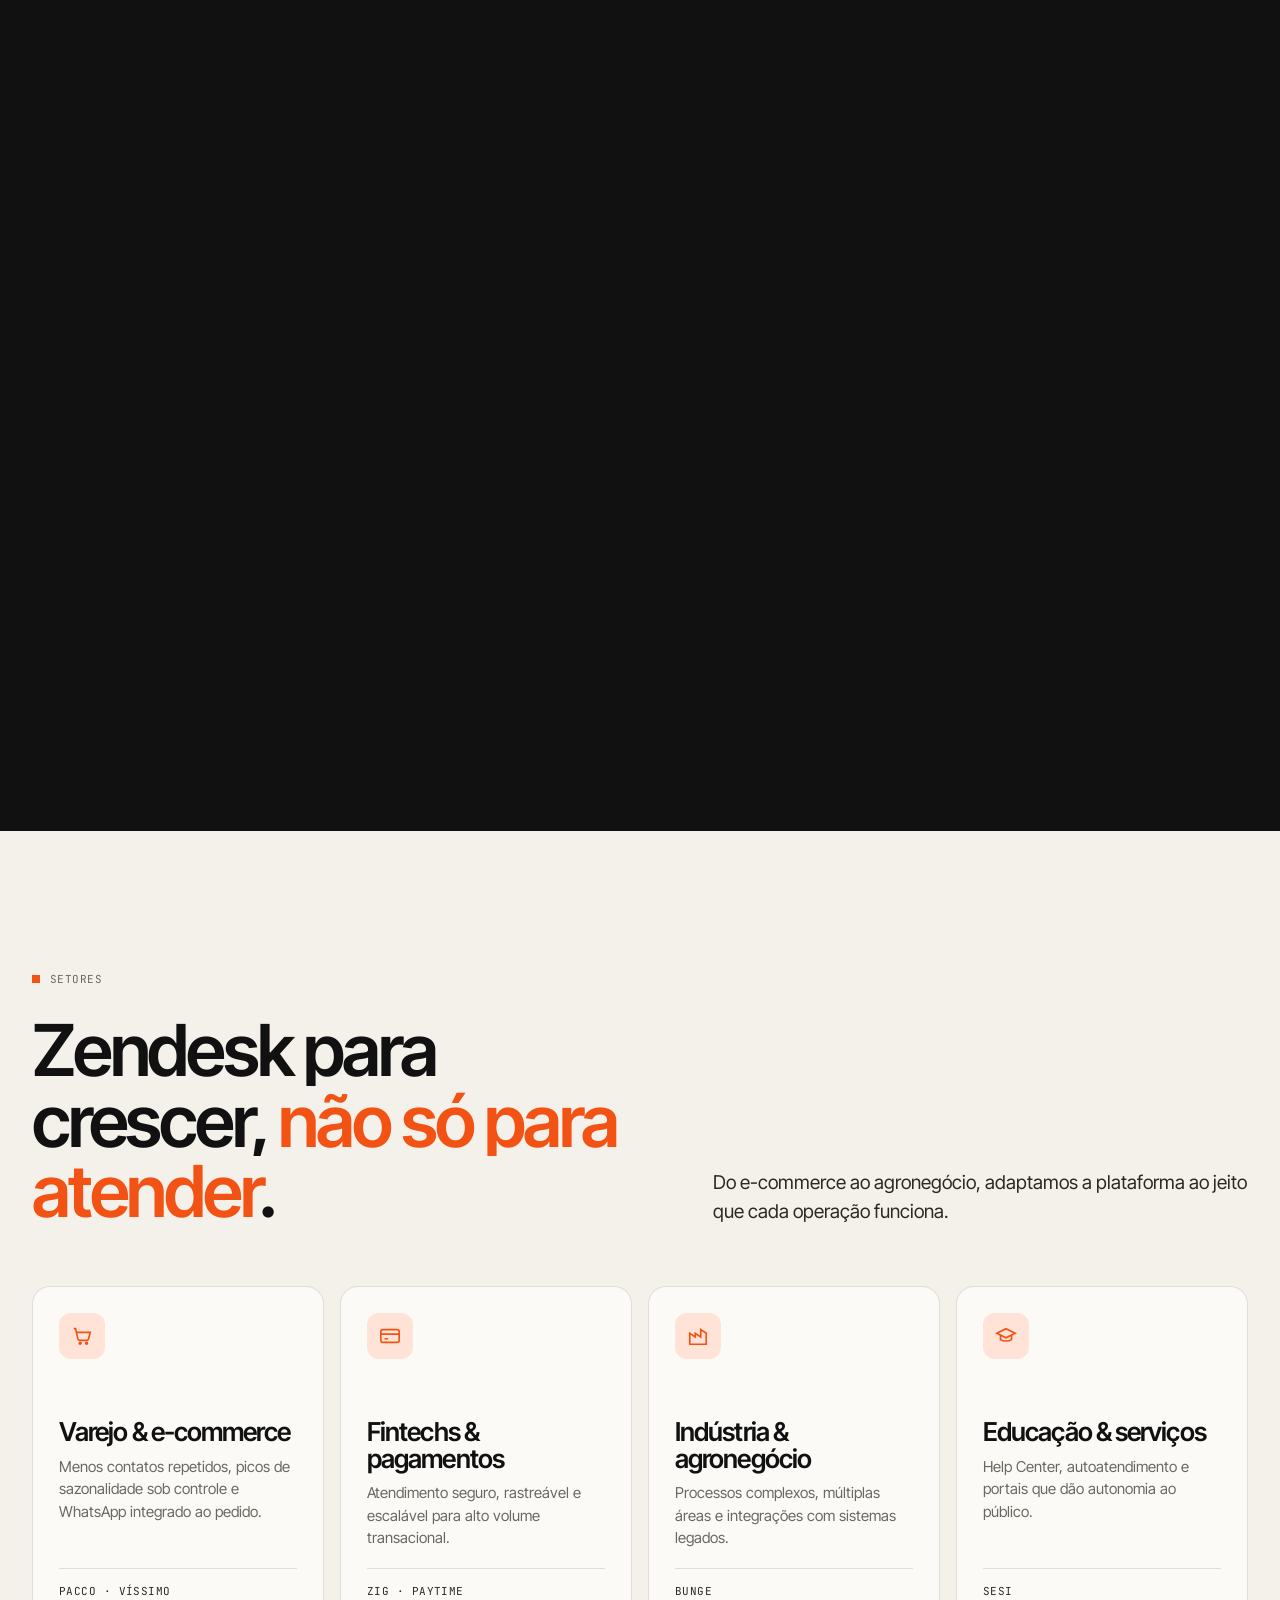
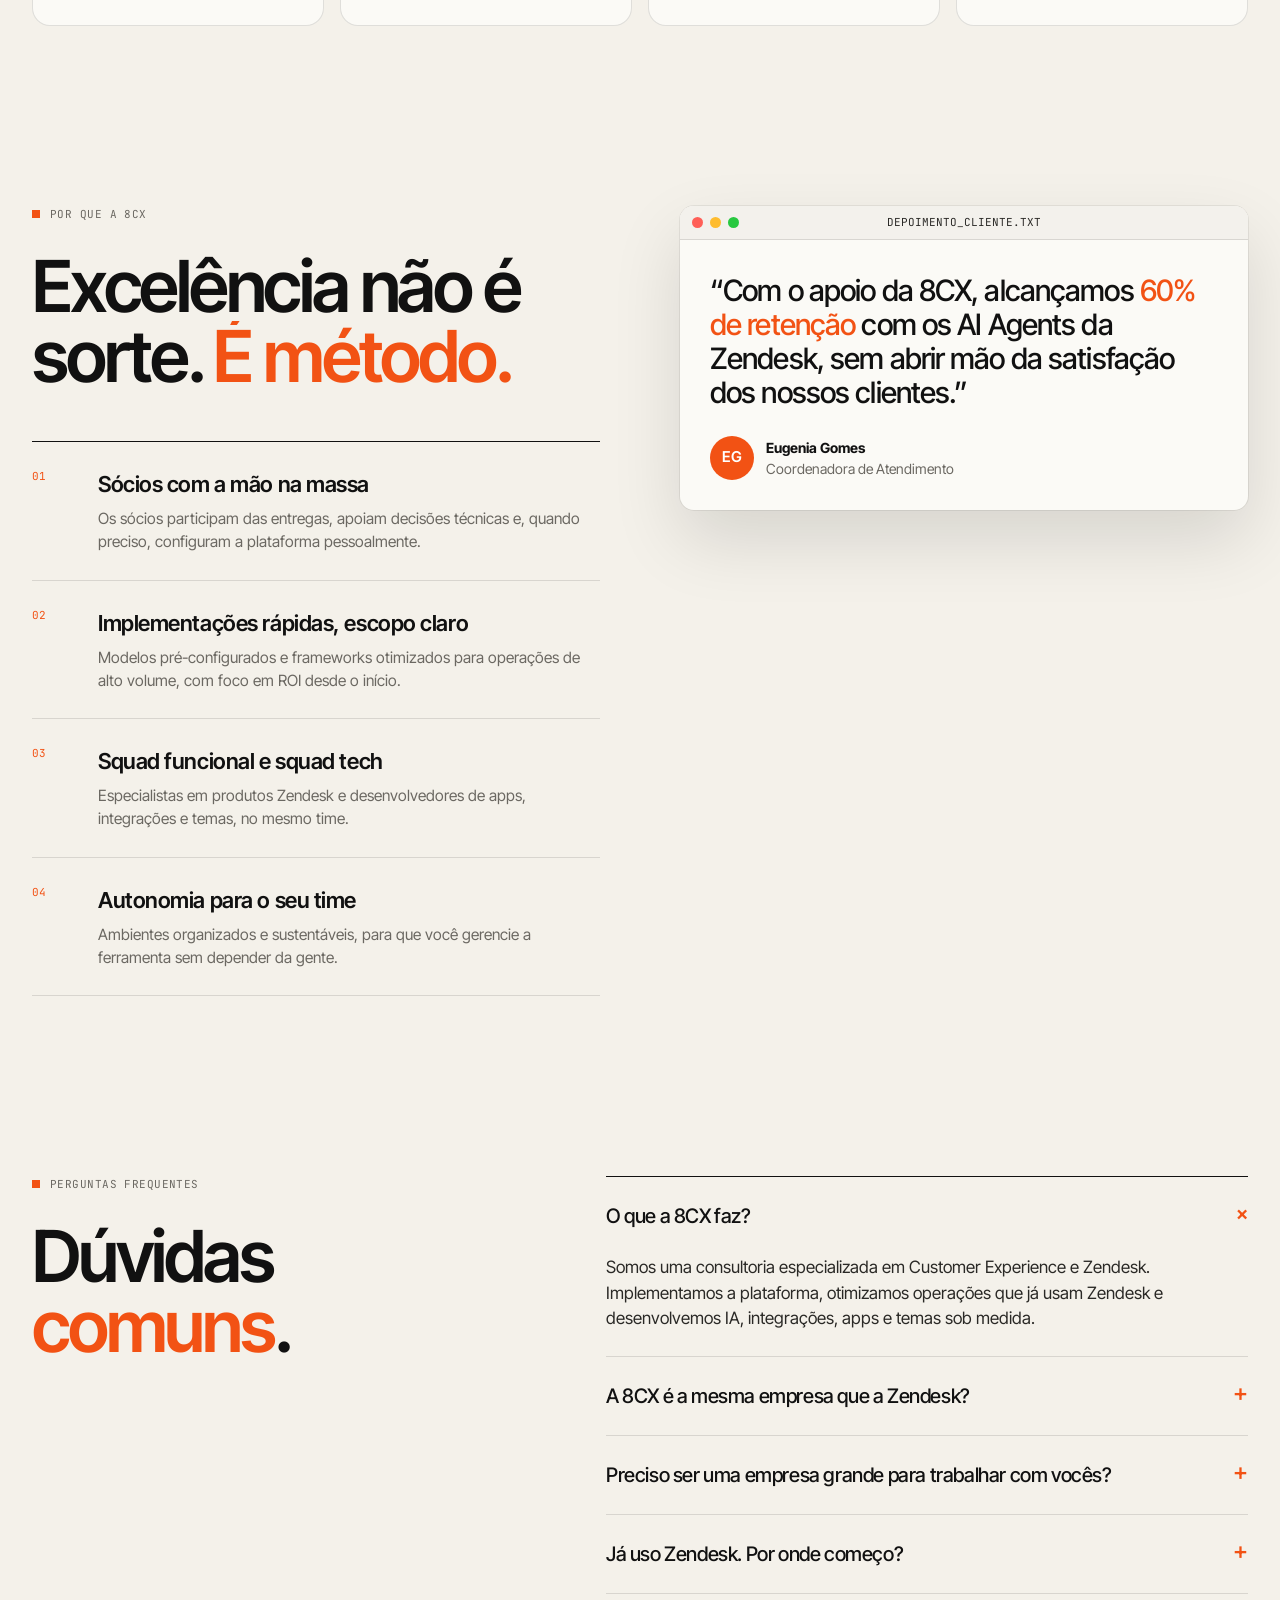
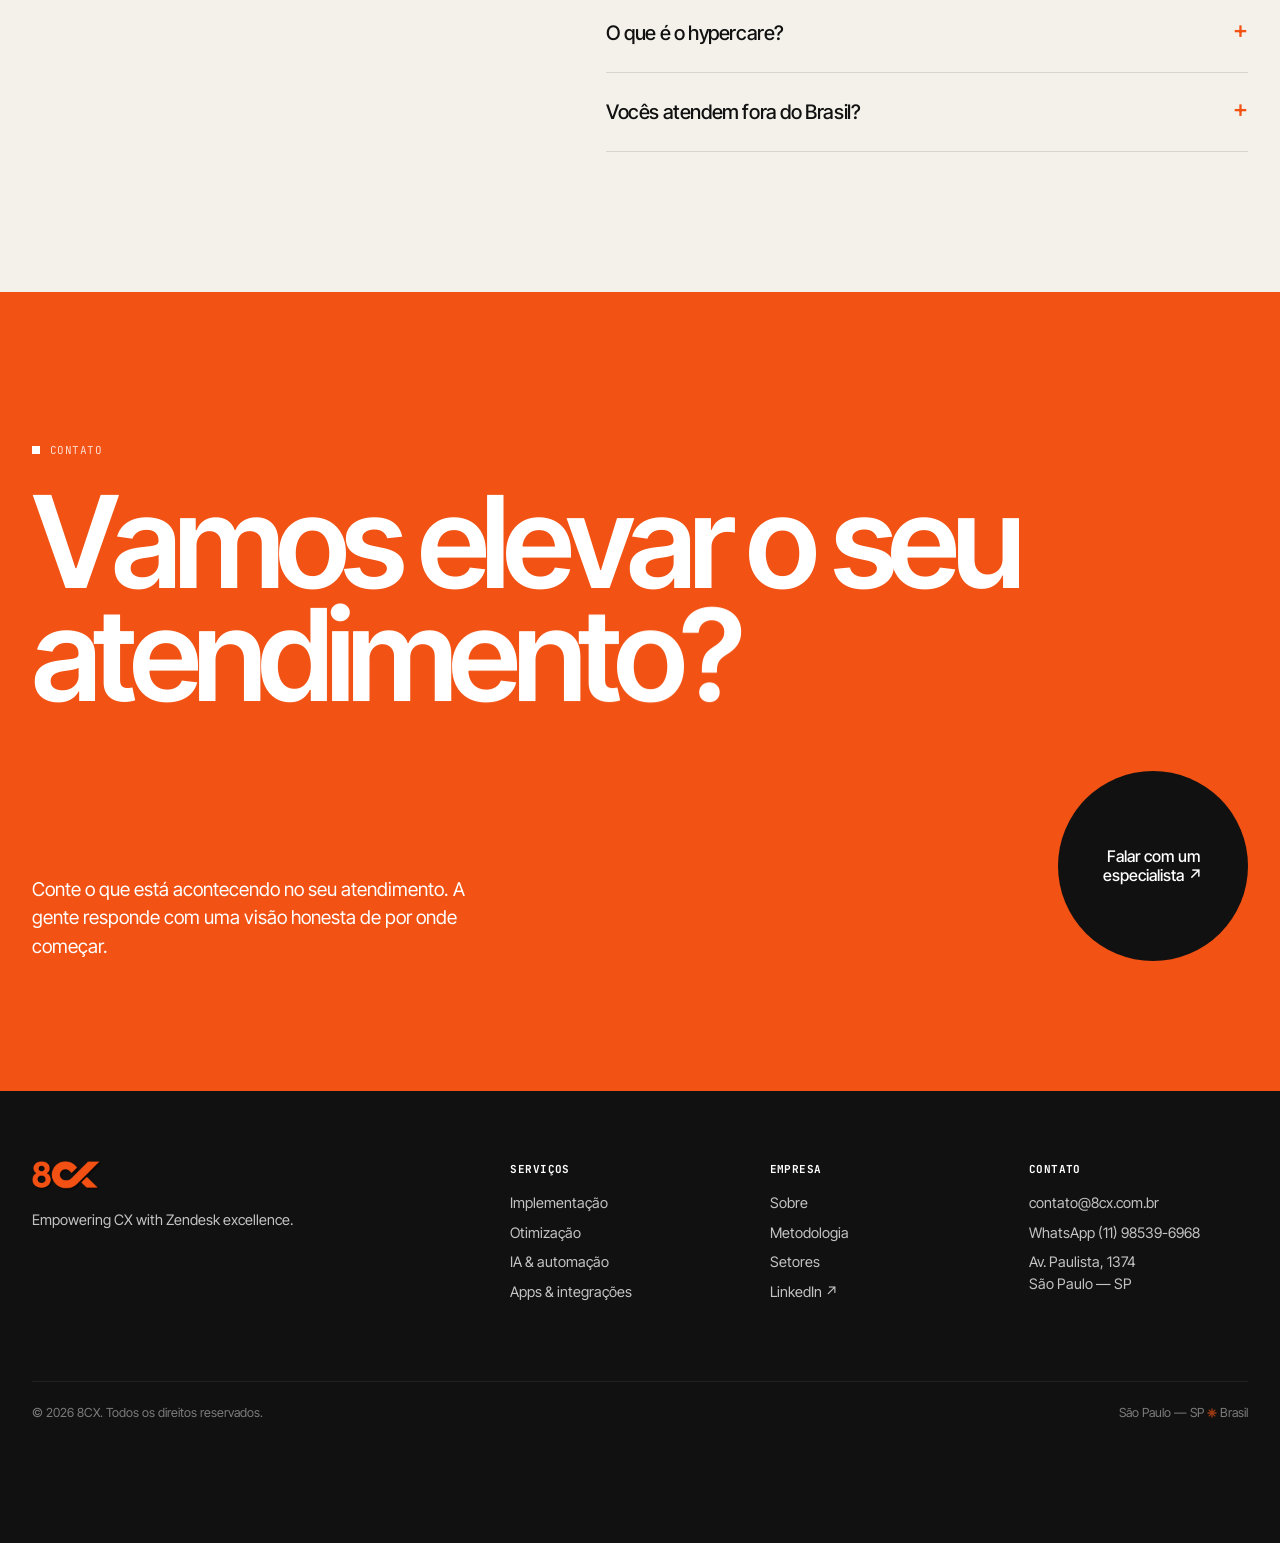
==== commit 3d82770f: "Selo giratório do hero sempre circular O SVG interno aumentava a altura do selo (102x110). Agora alt" ====
--- a/index.html
+++ b/index.html
@@ -72,7 +72,8 @@
 .stage-inner{position:relative;display:flex;flex-direction:column;align-items:center;gap:26px;transform-style:preserve-3d}
 .big-logo{width:min(46vw,620px);filter:drop-shadow(0 30px 40px rgba(242,82,20,.25))}
 .logo-box{position:relative}
-.ring{position:absolute;width:clamp(96px,10vw,150px);aspect-ratio:1;top:-8%;right:-7%;background:var(--paper);border-radius:50%;box-shadow:0 10px 30px rgba(0,0,0,.12);border:1px solid var(--line)}
+.ring{position:absolute;width:clamp(96px,10vw,150px);height:clamp(96px,10vw,150px);top:-8%;right:-7%;background:var(--paper);border-radius:50%;box-shadow:0 10px 30px rgba(0,0,0,.12);border:1px solid var(--line);overflow:hidden}
+.ring .ring-svg{position:absolute;inset:0;width:100%;height:100%;display:block}
 .ring text{font-family:var(--mono);font-size:27px;letter-spacing:4px;fill:var(--ink);font-weight:500}
 .ring .star{position:absolute;inset:0;display:grid;place-items:center;color:var(--orange);font-size:clamp(22px,2.4vw,34px)}
 .ring .star .ast{width:.9em;height:.9em}
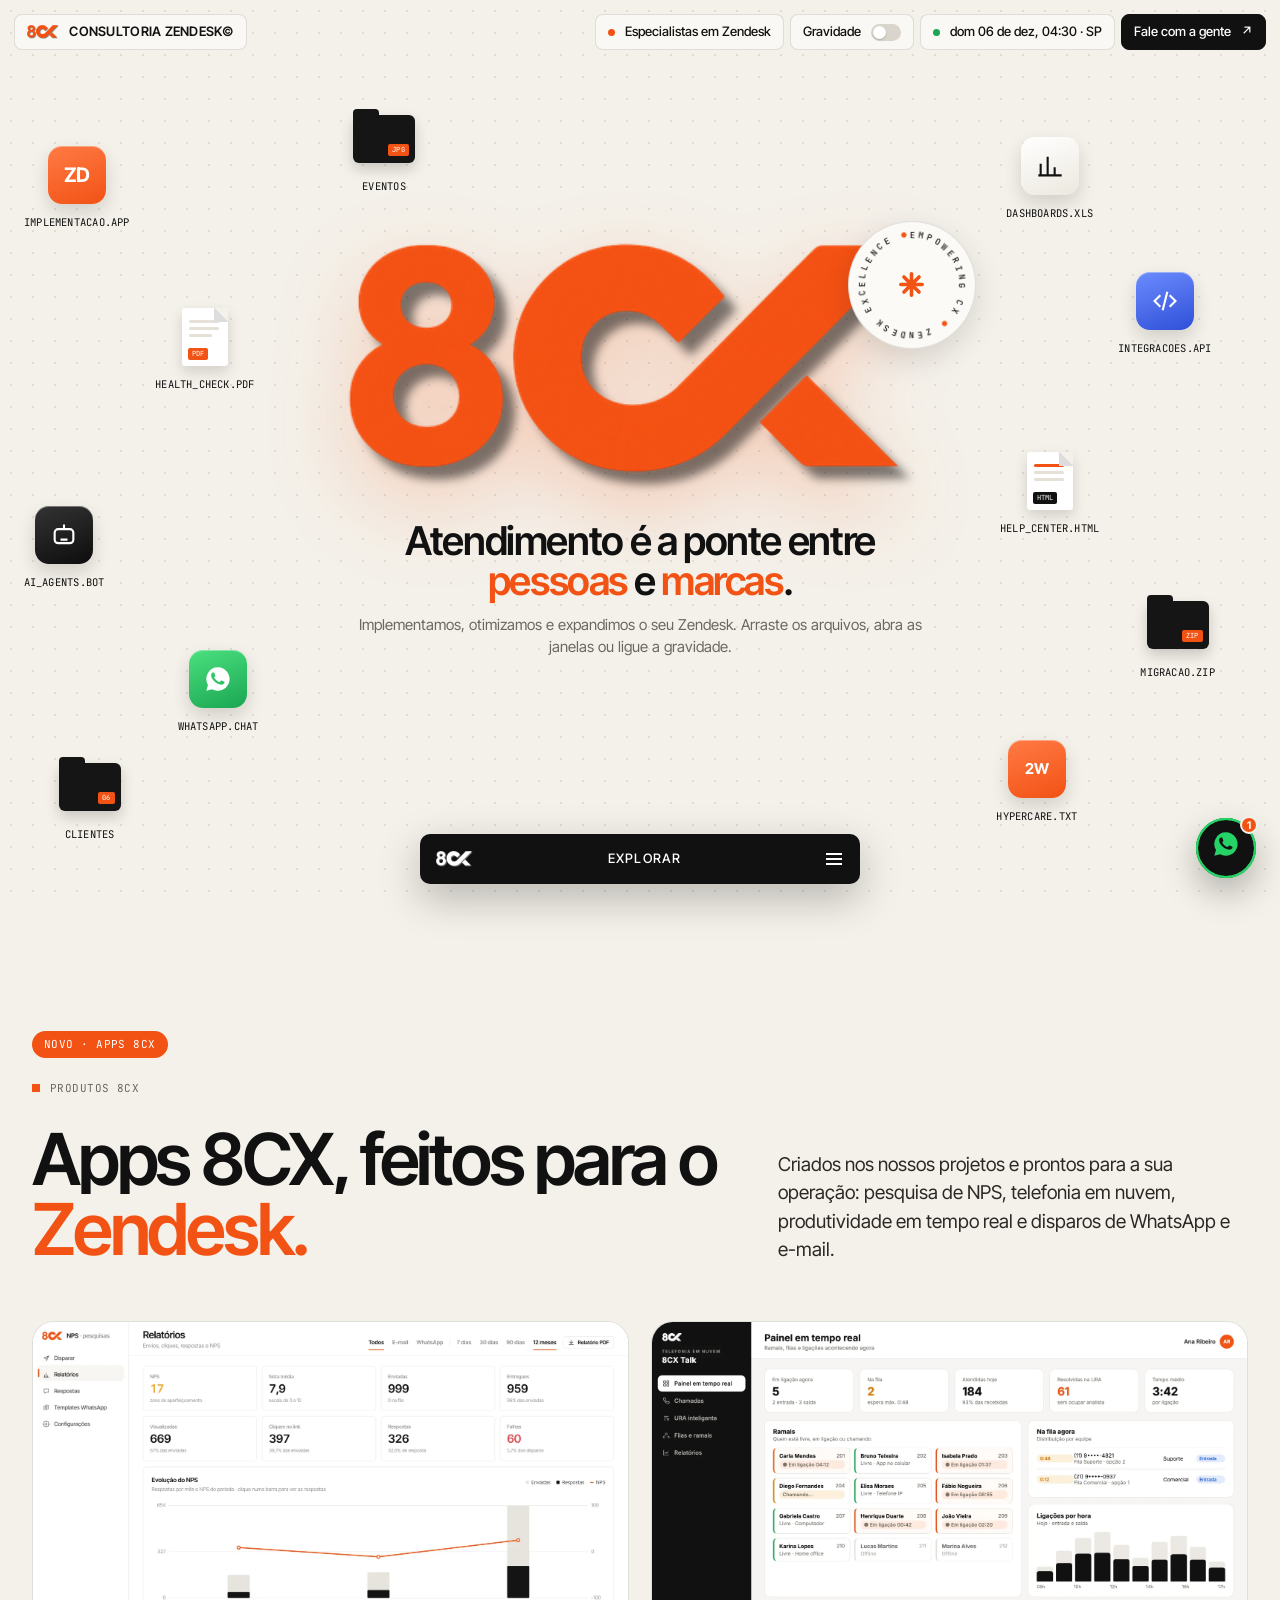
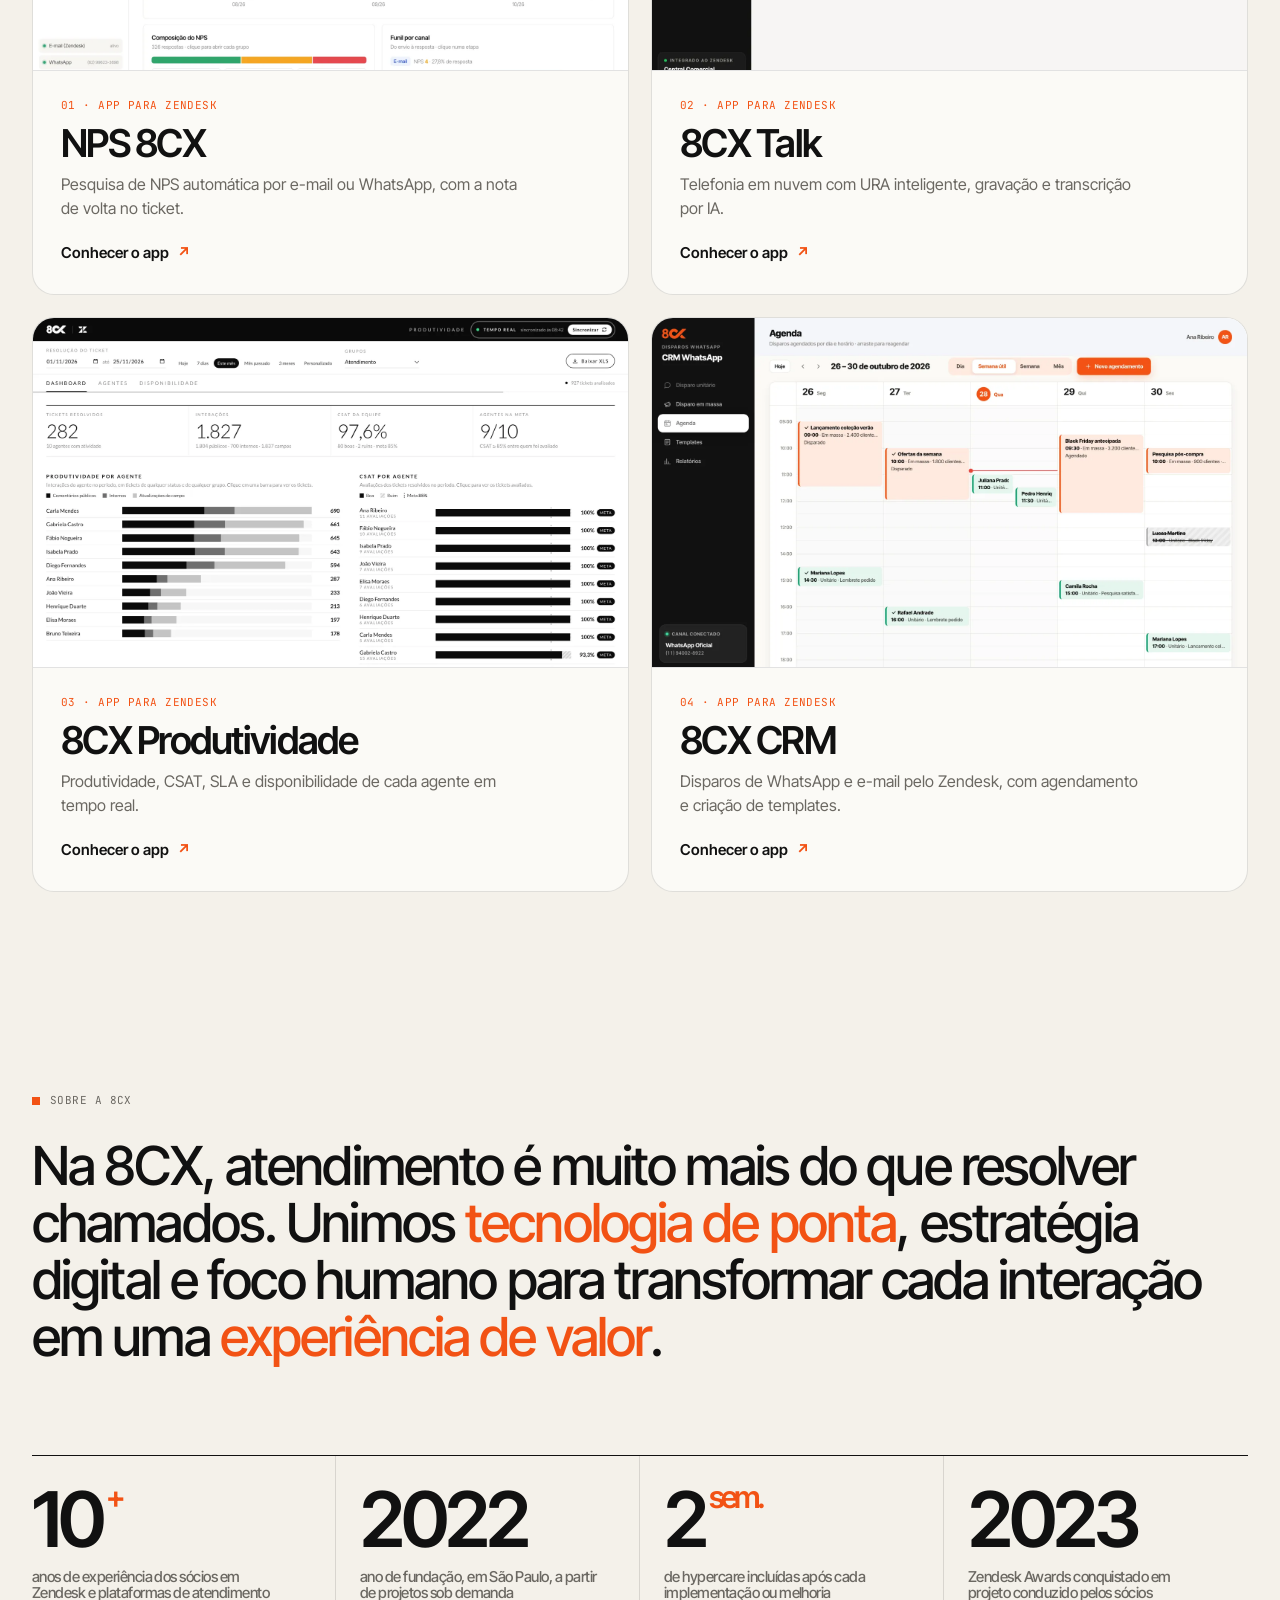
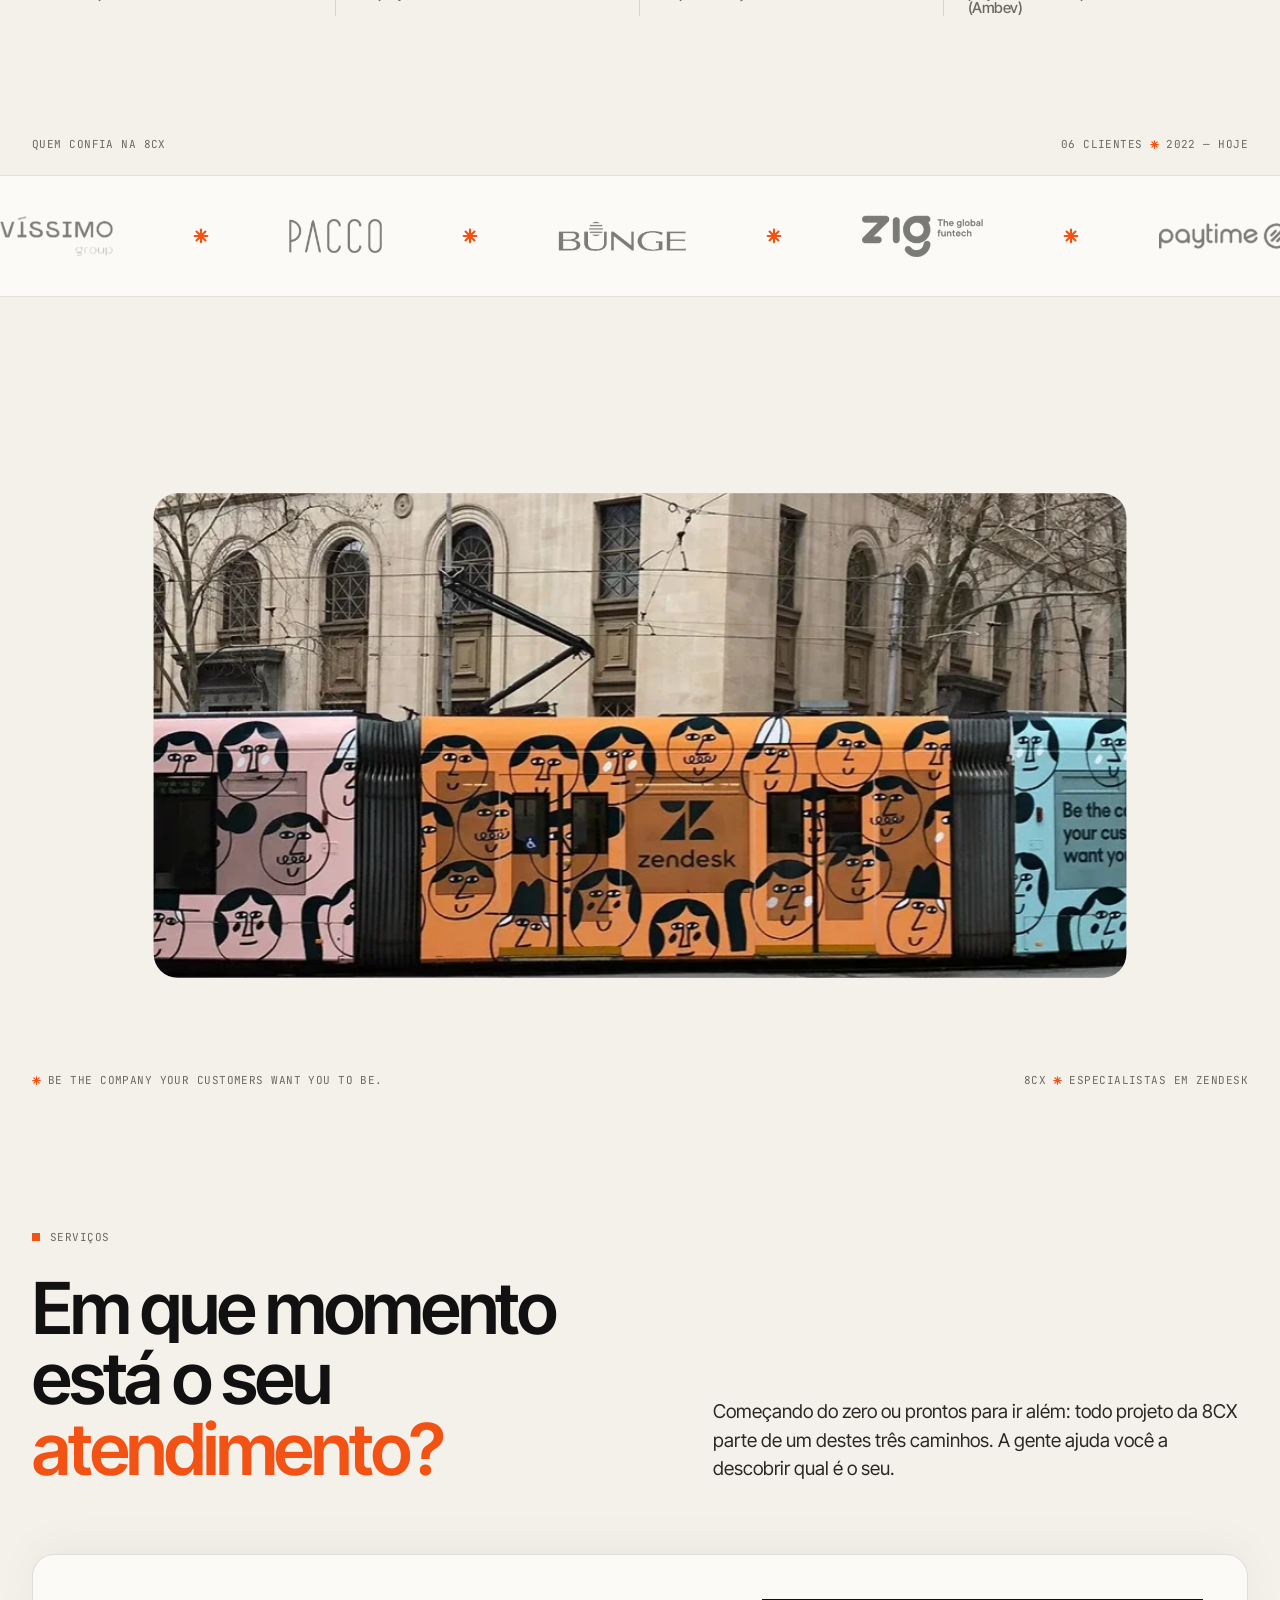
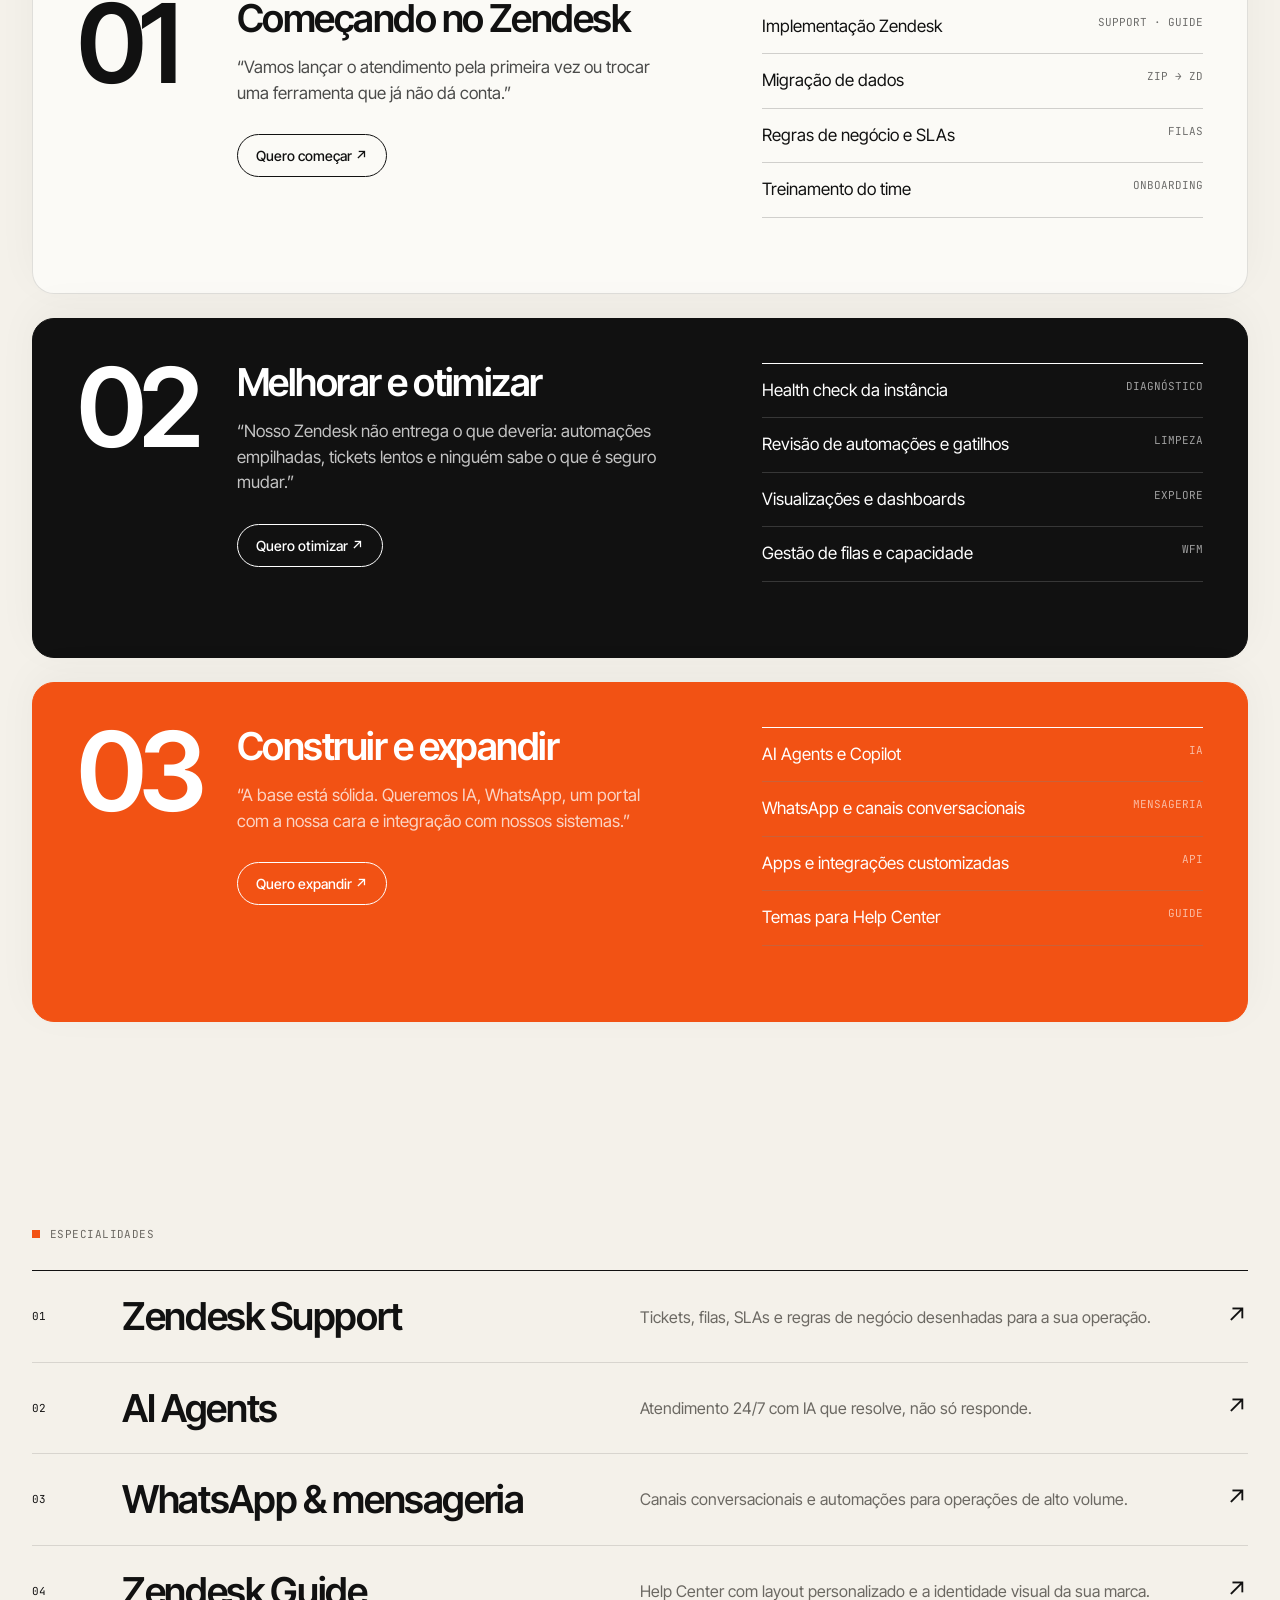
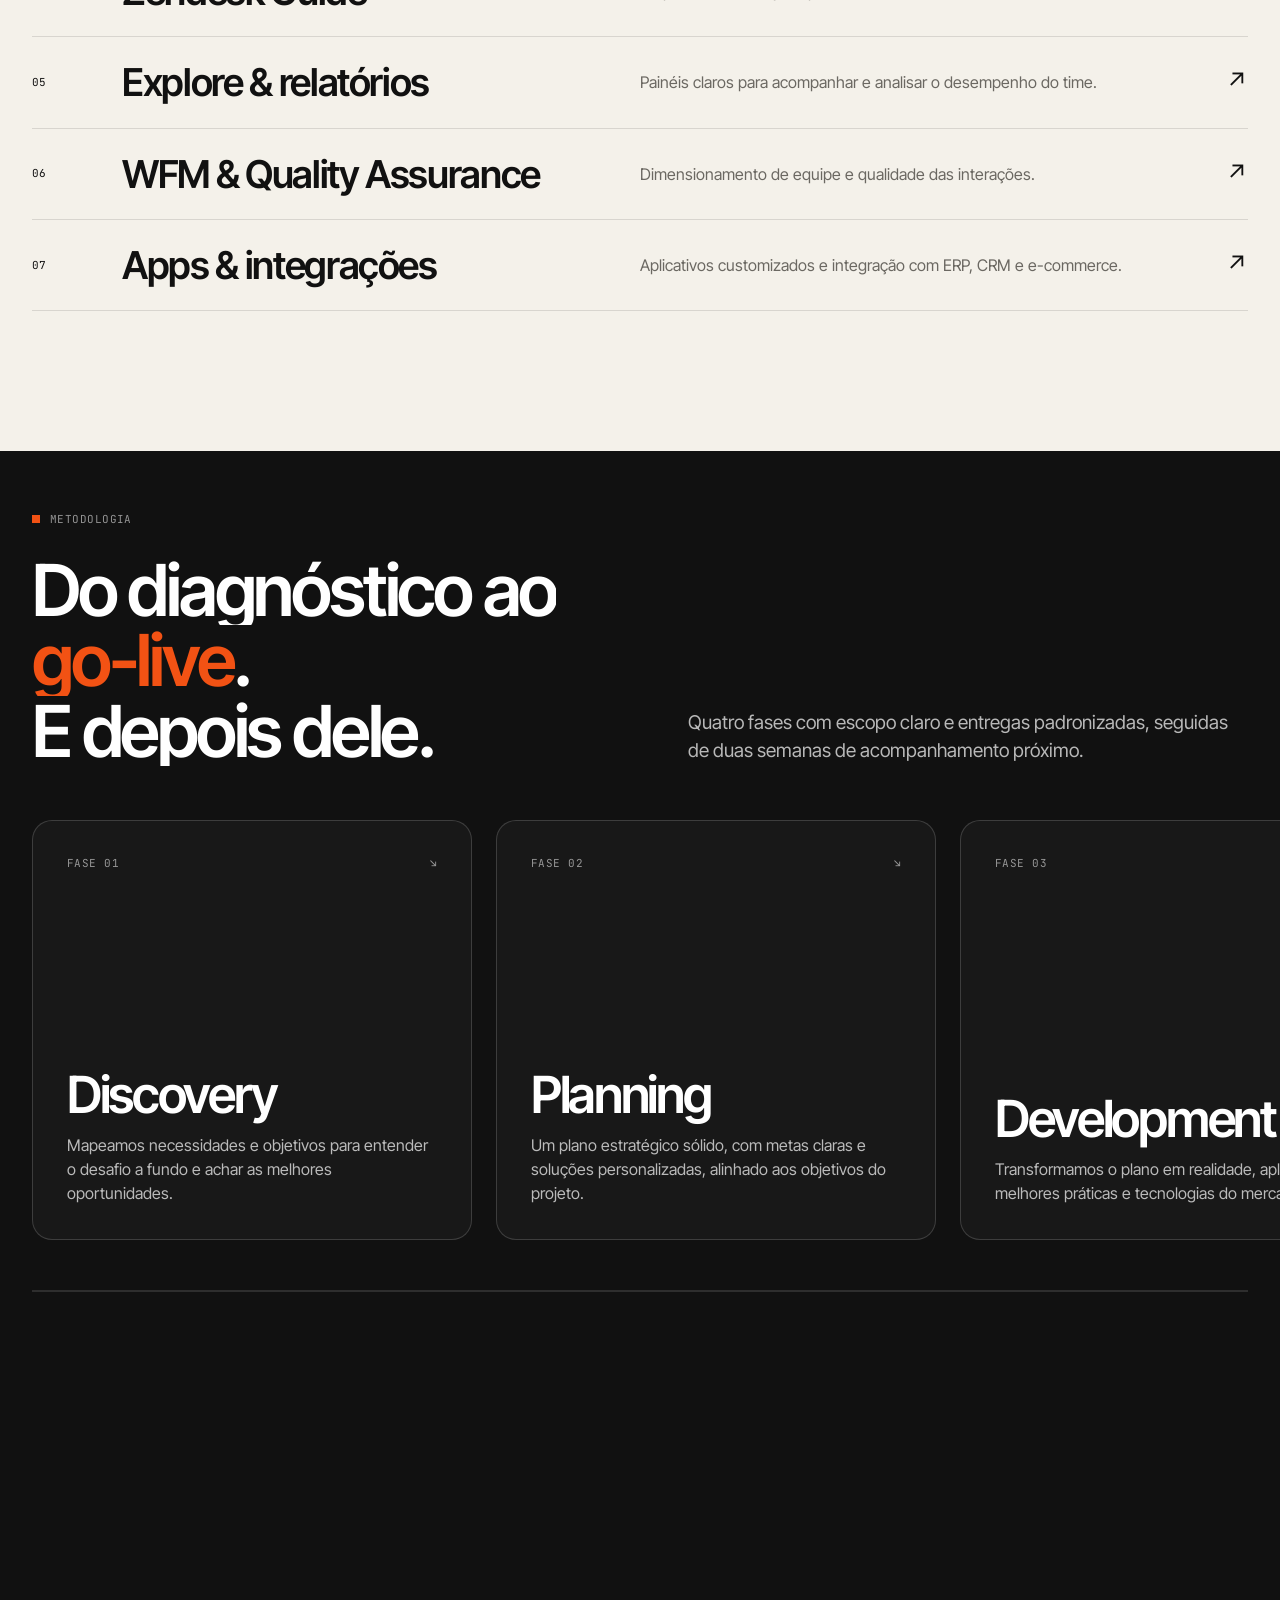
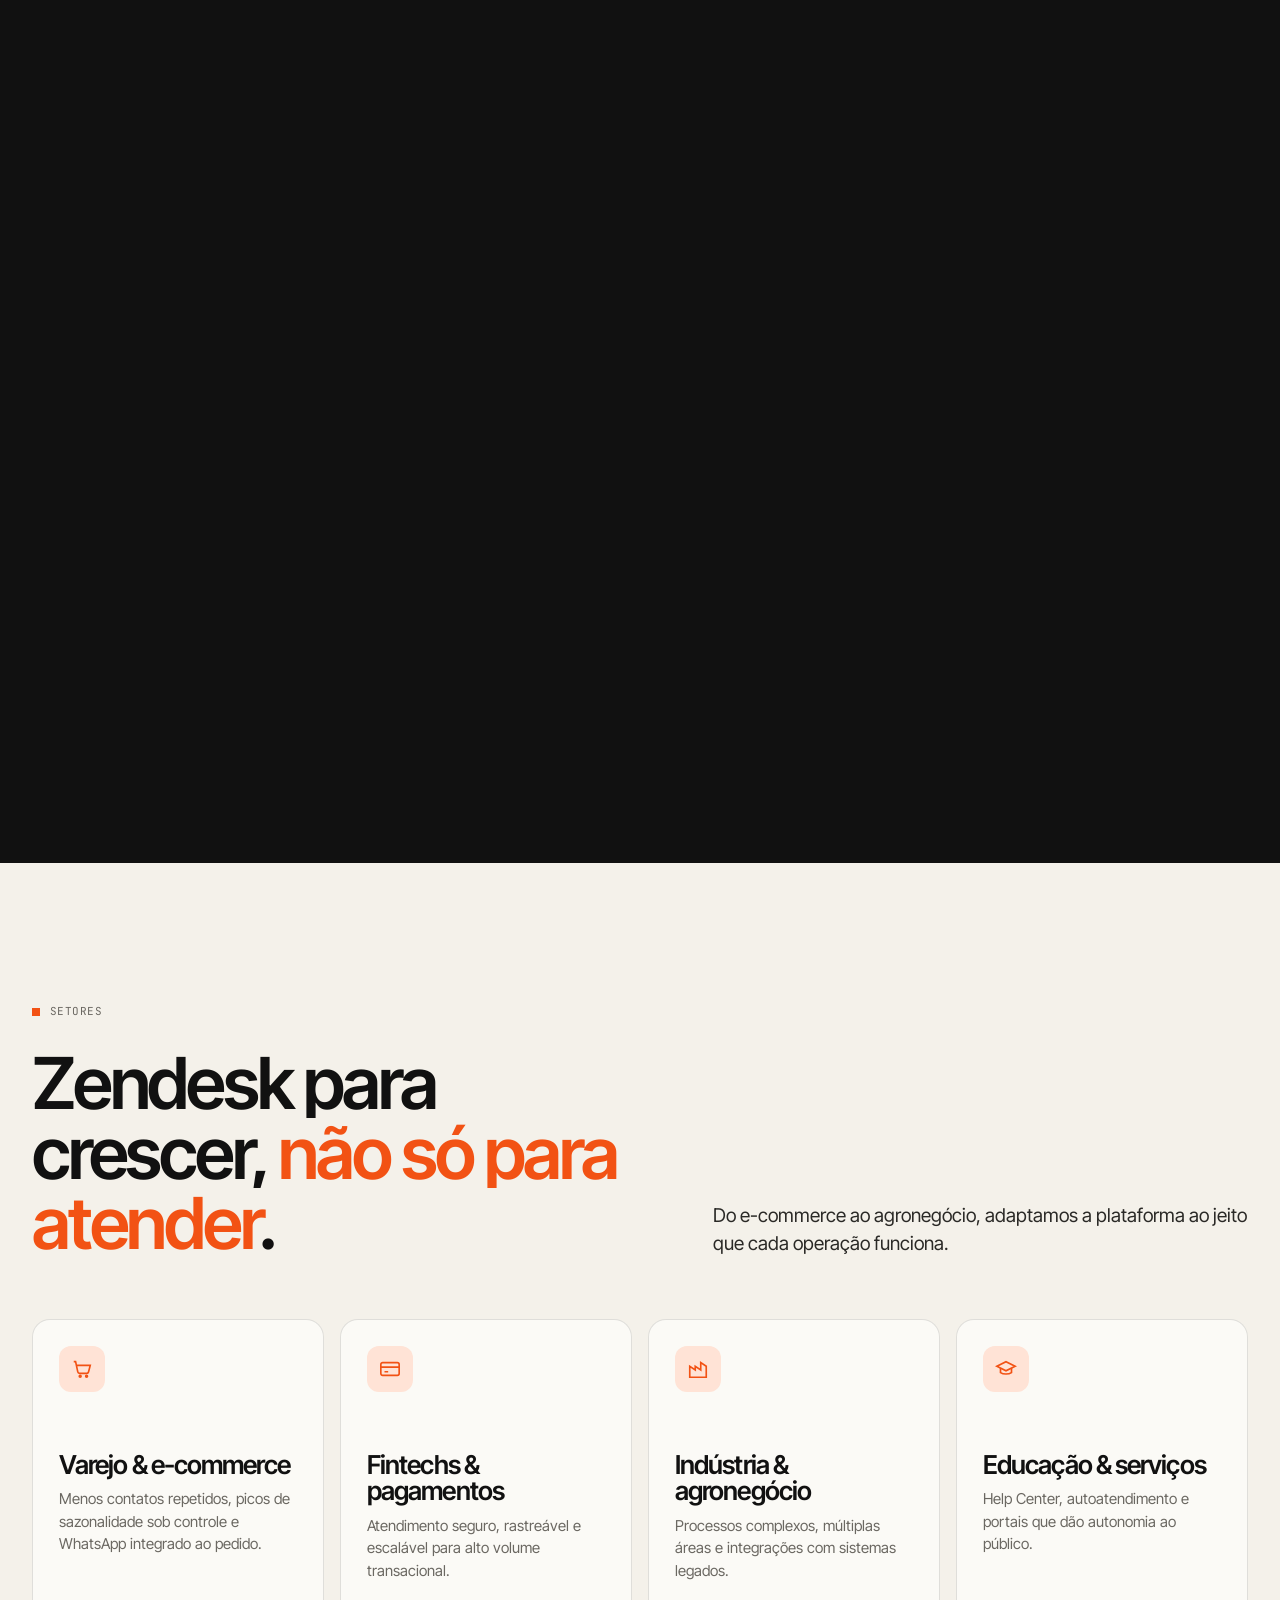
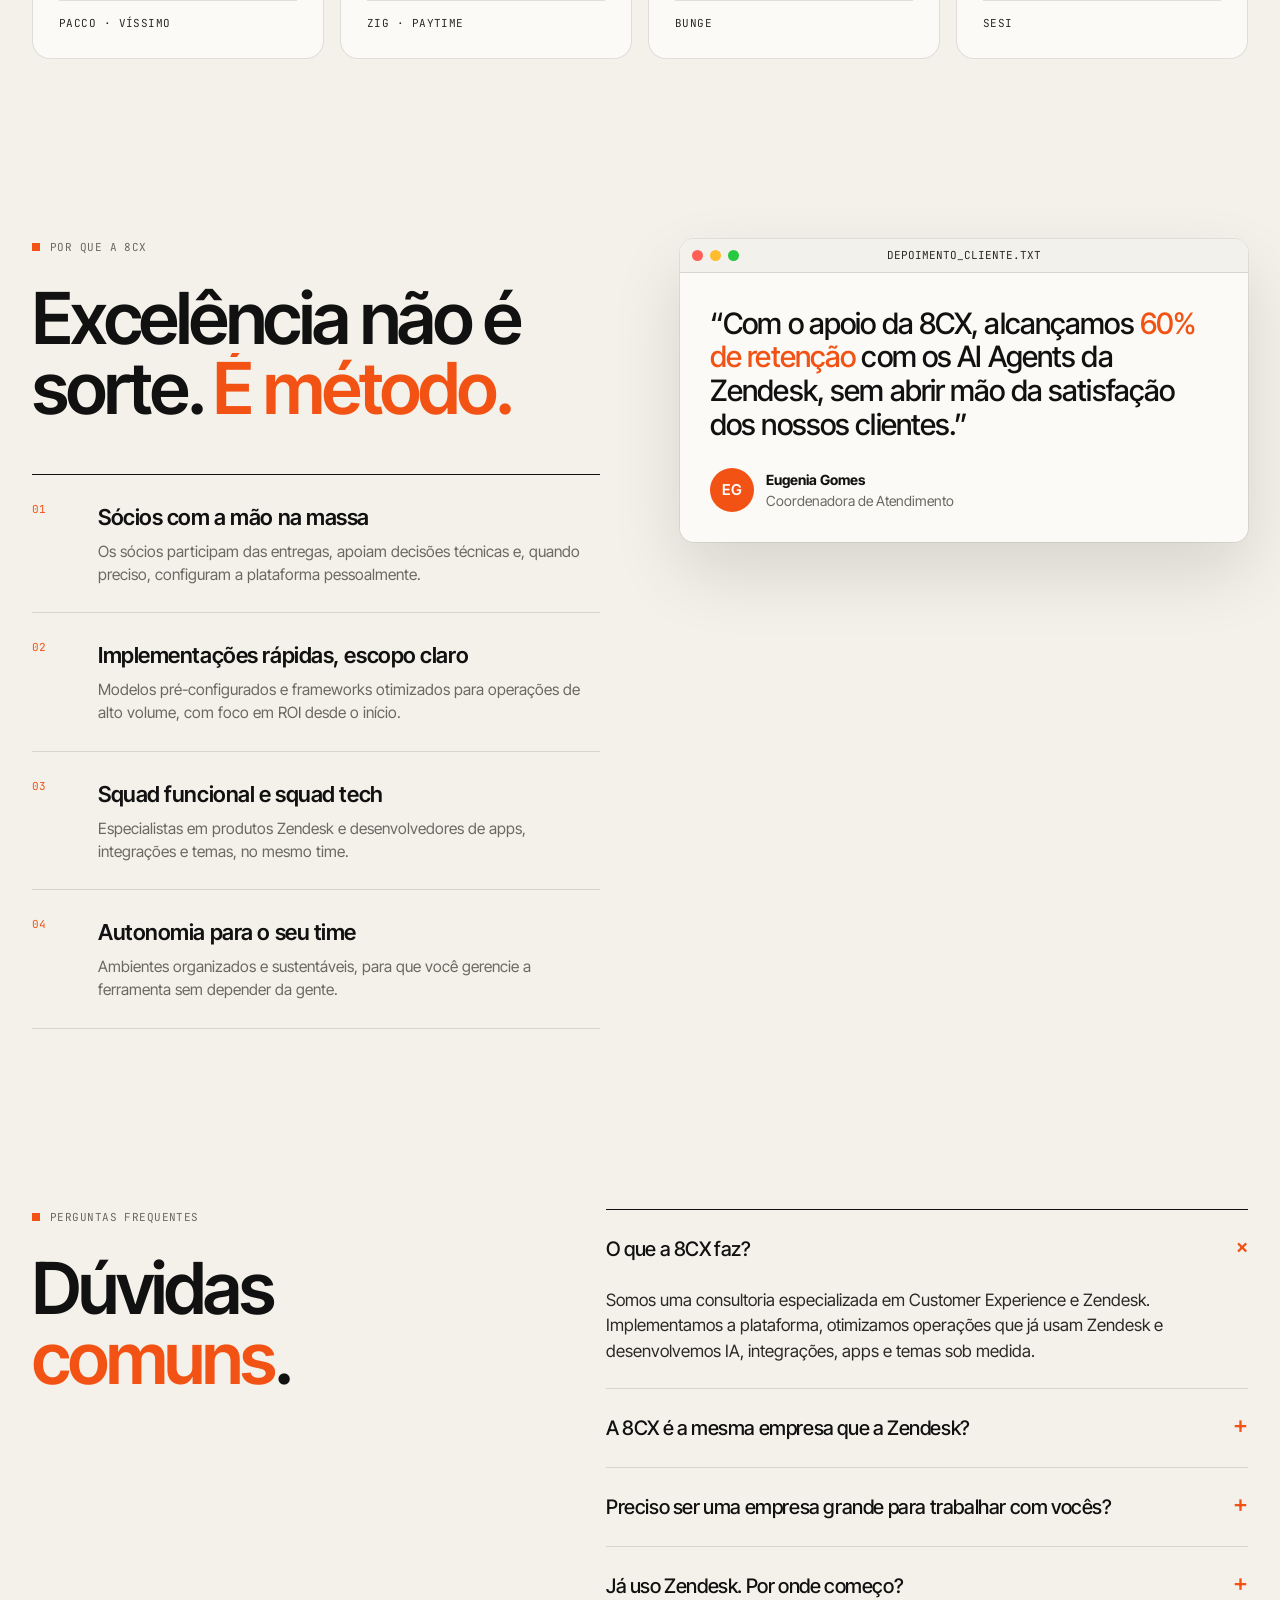
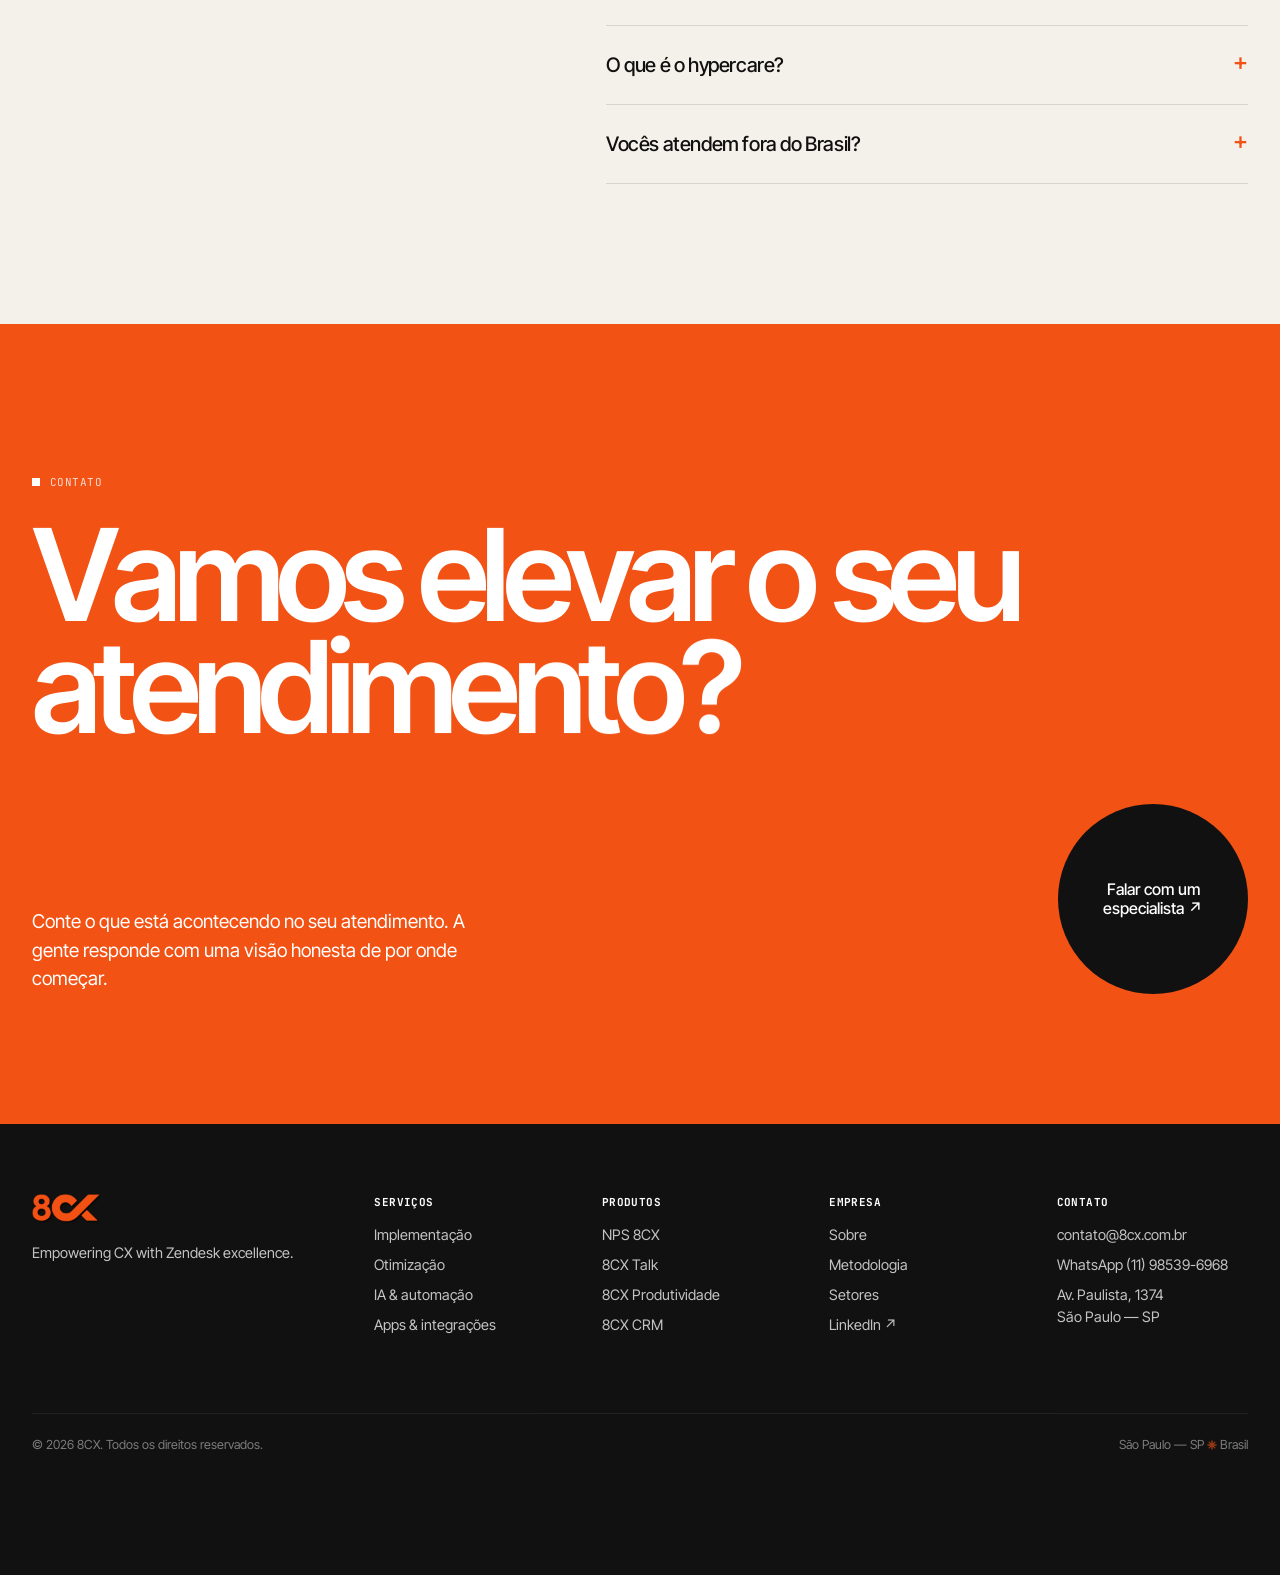
==== commit f9626ae0: "Produtos 8CX: páginas do NPS 8CX, 8CX Talk, 8CX Produtividade e 8CX CRM Seção de destaque na home, m" ====
--- a/index.html
+++ b/index.html
@@ -42,6 +42,26 @@
 .wrap{max-width:1320px;margin:0 auto;padding:0 32px}
 .ph{display:inline-block;border:1px dashed var(--orange);color:var(--orange);font-family:var(--mono);font-size:10px;padding:2px 6px;border-radius:4px;text-transform:uppercase;letter-spacing:.05em;vertical-align:middle}
 
+/* ---------- produtos 8CX ---------- */
+.prods{padding:130px 0 40px}
+.prods-head{display:grid;grid-template-columns:1.5fr 1fr;gap:40px;align-items:end;margin-bottom:56px}
+.prods-head .new{display:inline-flex;align-items:center;gap:8px;background:var(--orange);color:#fff;border-radius:40px;padding:5px 12px;font-family:var(--mono);font-size:11px;letter-spacing:.04em;margin-bottom:22px}
+.prod-grid{display:grid;grid-template-columns:repeat(2,1fr);gap:22px}
+.prod-card{display:flex;flex-direction:column;background:var(--paper);border:1px solid var(--line);border-radius:22px;overflow:hidden;transition:transform .45s cubic-bezier(.2,.8,.2,1),box-shadow .45s,background .35s,color .35s}
+.prod-card .pc-im{aspect-ratio:16/9.4;overflow:hidden;border-bottom:1px solid var(--line);background:#fff}
+.prod-card .pc-im img{width:100%;height:100%;object-fit:cover;object-position:left top;transition:transform .8s cubic-bezier(.2,.8,.2,1)}
+.prod-card .pc-tx{padding:26px 28px 30px;display:flex;flex-direction:column;gap:10px;flex:1}
+.prod-card .mono{color:var(--orange)}
+.prod-card h3{font-size:clamp(30px,3vw,44px);letter-spacing:-.045em;line-height:1;font-weight:600}
+.prod-card p{color:var(--muted);font-size:16px;max-width:460px;transition:color .35s}
+.prod-card .pc-go{margin-top:auto;padding-top:12px;font-weight:600;font-size:15px;display:inline-flex;gap:8px}
+.prod-card .pc-go b{color:var(--orange);transition:transform .35s}
+.prod-card:hover{transform:translateY(-6px);box-shadow:0 40px 70px -40px rgba(17,17,17,.4);background:var(--ink);color:#fff}
+.prod-card:hover p{color:rgba(255,255,255,.7)}
+.prod-card:hover .pc-im img{transform:scale(1.04)}
+.prod-card:hover .pc-go b{transform:translate(3px,-3px)}
+@media (max-width:900px){ .prods{padding:90px 0 20px} .prods-head{grid-template-columns:1fr;gap:20px;margin-bottom:36px} .prod-grid{grid-template-columns:1fr} .prod-card .pc-tx{padding:22px 20px 24px} }
+
 /* ---------- loader ---------- */
 #loader{position:fixed;inset:0;background:var(--ink);z-index:100;display:grid;place-items:center;color:#fff}
 #loader .box{display:flex;flex-direction:column;align-items:center;gap:22px}
@@ -269,7 +289,7 @@
 .cta p{max-width:440px;font-size:19px}
 .magnet{width:190px;height:190px;border-radius:50%;background:var(--ink);color:#fff;display:grid;place-items:center;text-align:center;font-weight:500;font-size:16px;line-height:1.2}
 footer{background:var(--ink);color:rgba(255,255,255,.75);padding:70px 0 120px;font-size:14.5px}
-footer .grid{display:grid;grid-template-columns:2fr 1fr 1fr 1fr;gap:40px}
+footer .grid{display:grid;grid-template-columns:1.6fr 1fr 1fr 1fr 1fr;gap:36px}
 footer h5{color:#fff;font-size:13px;margin-bottom:14px}
 footer li{list-style:none;margin-bottom:8px}
 footer a:hover{color:var(--orange)}
@@ -451,11 +471,12 @@
 <div id="menu">
   <nav>
     <a href="#top"><span class="n">01</span><span class="t">Início</span></a>
-    <a href="#servicos"><span class="n">02</span><span class="t">Serviços</span></a>
-    <a href="#metodologia"><span class="n">03</span><span class="t">Metodologia</span></a>
-    <a href="#setores"><span class="n">04</span><span class="t">Setores</span></a>
-    <a href="#por-que"><span class="n">05</span><span class="t">Por que a 8CX</span></a>
-    <a href="#contato"><span class="n">06</span><span class="t">Contato</span></a>
+    <a href="#produtos"><span class="n">02</span><span class="t">Produtos</span></a>
+    <a href="#servicos"><span class="n">03</span><span class="t">Serviços</span></a>
+    <a href="#metodologia"><span class="n">04</span><span class="t">Metodologia</span></a>
+    <a href="#setores"><span class="n">05</span><span class="t">Setores</span></a>
+    <a href="#por-que"><span class="n">06</span><span class="t">Por que a 8CX</span></a>
+    <a href="#contato"><span class="n">07</span><span class="t">Contato</span></a>
   </nav>
   <div class="meta"><span>contato@8cx.com.br</span><span>Av. Paulista, 1374 — São Paulo</span><a href="https://www.linkedin.com/company/8cx/" target="_blank" rel="noopener">LinkedIn ↗</a></div>
 </div>
@@ -477,6 +498,17 @@
     </div>
   </div>
   <!-- icons injected by JS -->
+</section>
+
+<!-- ================= PRODUTOS ================= -->
+<section class="prods" id="produtos">
+  <div class="wrap">
+    <div class="prods-head">
+      <div><span class="new">NOVO · APPS 8CX</span><div class="eyebrow mono">Produtos 8CX</div><h2 class="h2">Apps 8CX, feitos para o <span class="o">Zendesk.</span></h2></div>
+      <p class="lead">Criados nos nossos projetos e prontos para a sua operação: pesquisa de NPS, telefonia em nuvem, produtividade em tempo real e disparos de WhatsApp e e-mail.</p>
+    </div>
+    <div class="prod-grid"><a class="prod-card" href="produtos/nps/"><div class="pc-im"><img src="assets/produtos/nps-relatorio.webp" alt="Tela do NPS 8CX" loading="lazy" width="1600" height="1000"></div><div class="pc-tx"><span class="mono">01 · App para Zendesk</span><h3>NPS 8CX</h3><p>Pesquisa de NPS automática por e-mail ou WhatsApp, com a nota de volta no ticket.</p><span class="pc-go">Conhecer o app <b>↗</b></span></div></a><a class="prod-card" href="produtos/talk/"><div class="pc-im"><img src="assets/produtos/talk-painel.webp" alt="Tela do 8CX Talk" loading="lazy" width="1600" height="1000"></div><div class="pc-tx"><span class="mono">02 · App para Zendesk</span><h3>8CX Talk</h3><p>Telefonia em nuvem com URA inteligente, gravação e transcrição por IA.</p><span class="pc-go">Conhecer o app <b>↗</b></span></div></a><a class="prod-card" href="produtos/produtividade/"><div class="pc-im"><img src="assets/produtos/prod-dashboard.webp" alt="Tela do 8CX Produtividade" loading="lazy" width="1600" height="1000"></div><div class="pc-tx"><span class="mono">03 · App para Zendesk</span><h3>8CX Produtividade</h3><p>Produtividade, CSAT, SLA e disponibilidade de cada agente em tempo real.</p><span class="pc-go">Conhecer o app <b>↗</b></span></div></a><a class="prod-card" href="produtos/crm/"><div class="pc-im"><img src="assets/produtos/crm-agenda.webp" alt="Tela do 8CX CRM" loading="lazy" width="1600" height="1000"></div><div class="pc-tx"><span class="mono">04 · App para Zendesk</span><h3>8CX CRM</h3><p>Disparos de WhatsApp e e-mail pelo Zendesk, com agendamento e criação de templates.</p><span class="pc-go">Conhecer o app <b>↗</b></span></div></a></div>
+  </div>
 </section>
 
 <!-- ================= MANIFESTO + STATS ================= -->
@@ -645,6 +677,7 @@
     <div class="grid">
       <div><img src="assets/logo-8cx.png" alt="8CX" style="height:30px;margin-bottom:18px"><p style="max-width:300px">Empowering CX with Zendesk excellence.</p></div>
       <div><h5 class="mono">Serviços</h5><ul><li><a href="#servicos">Implementação</a></li><li><a href="#servicos">Otimização</a></li><li><a href="#servicos">IA & automação</a></li><li><a href="#servicos">Apps & integrações</a></li></ul></div>
+      <div><h5 class="mono">Produtos</h5><ul><li><a href="produtos/nps/">NPS 8CX</a></li><li><a href="produtos/talk/">8CX Talk</a></li><li><a href="produtos/produtividade/">8CX Produtividade</a></li><li><a href="produtos/crm/">8CX CRM</a></li></ul></div>
       <div><h5 class="mono">Empresa</h5><ul><li><a href="#por-que">Sobre</a></li><li><a href="#metodologia">Metodologia</a></li><li><a href="#setores">Setores</a></li><li><a href="https://www.linkedin.com/company/8cx/" target="_blank" rel="noopener">LinkedIn ↗</a></li></ul></div>
       <div><h5 class="mono">Contato</h5><ul><li><a href="mailto:contato@8cx.com.br">contato@8cx.com.br</a></li><li><a href="https://wa.me/5511985396968?text=Ol%C3%A1!%20Acessei%20o%20site%20de%20voc%C3%AAs%20e%20gostaria%20de%20mais%20informa%C3%A7%C3%B5es" target="_blank" rel="noopener">WhatsApp (11) 98539-6968</a></li><li>Av. Paulista, 1374<br>São Paulo — SP</li></ul></div>
     </div>
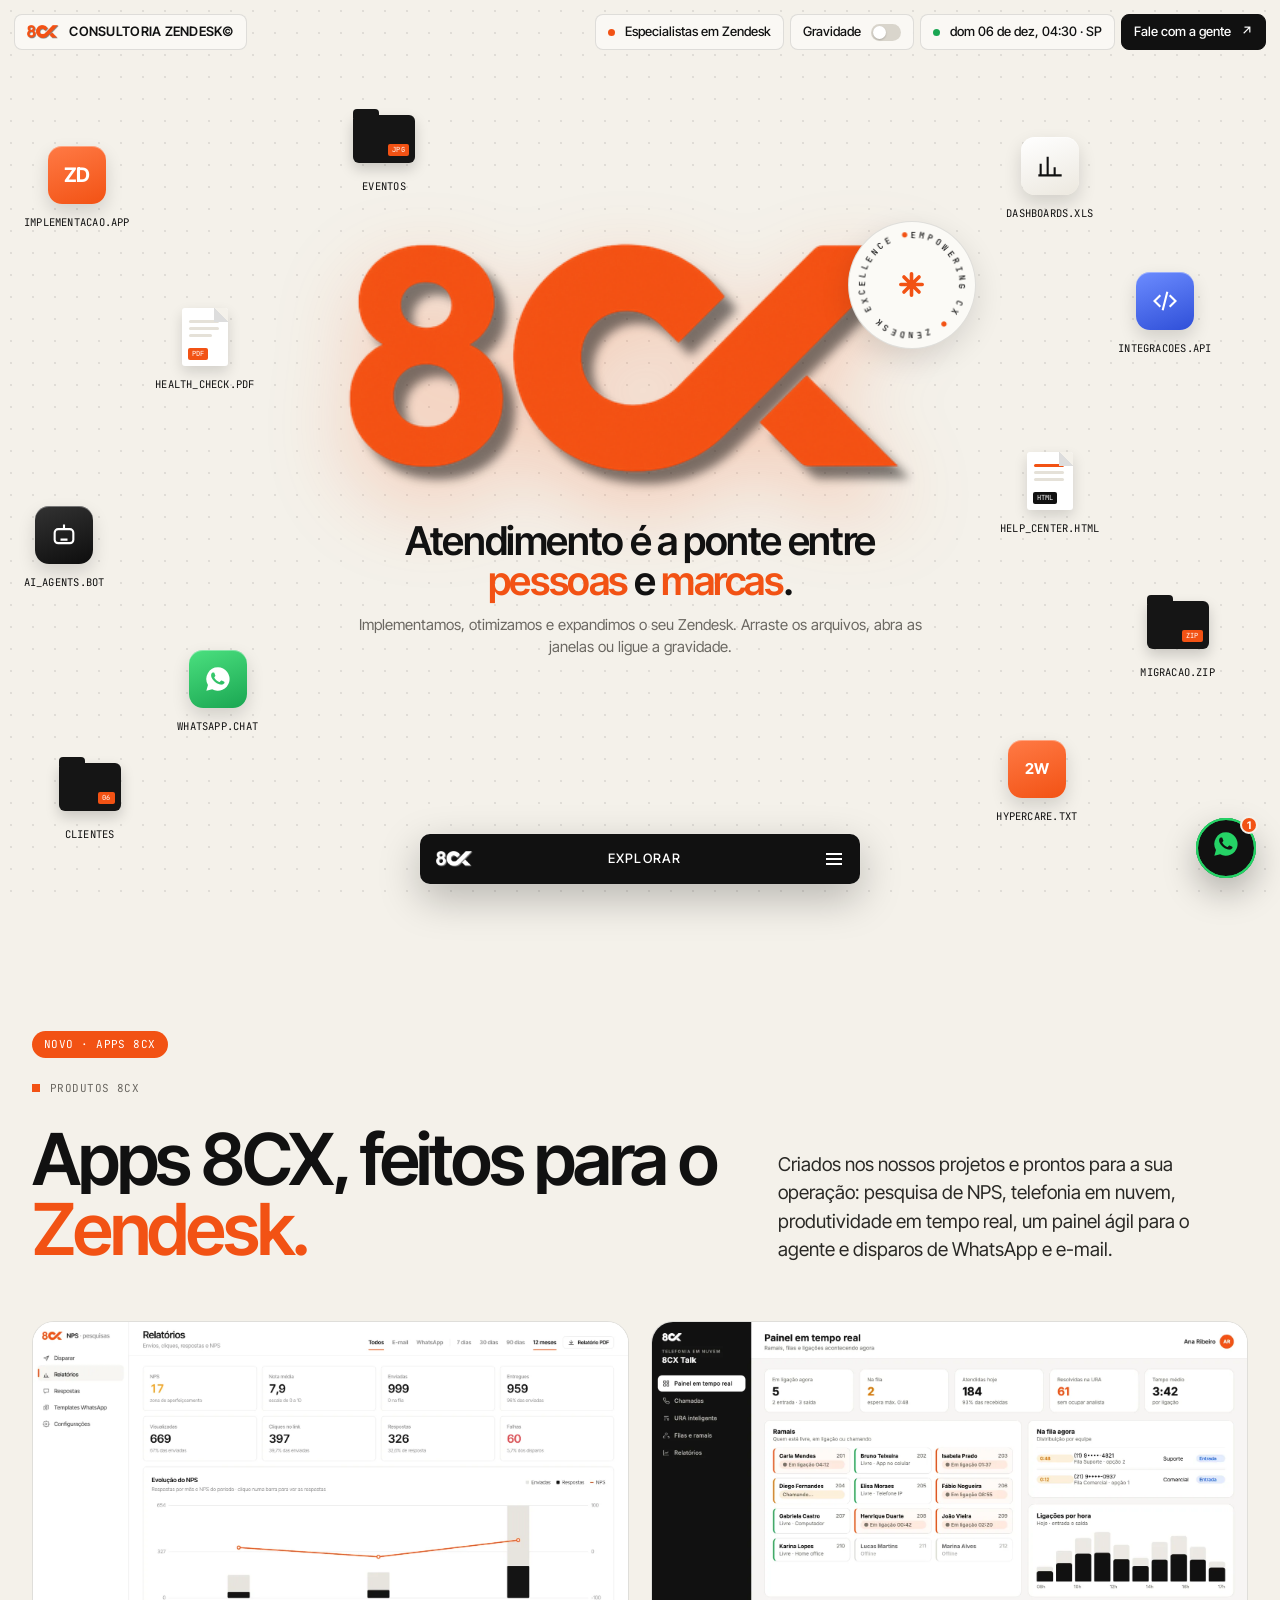
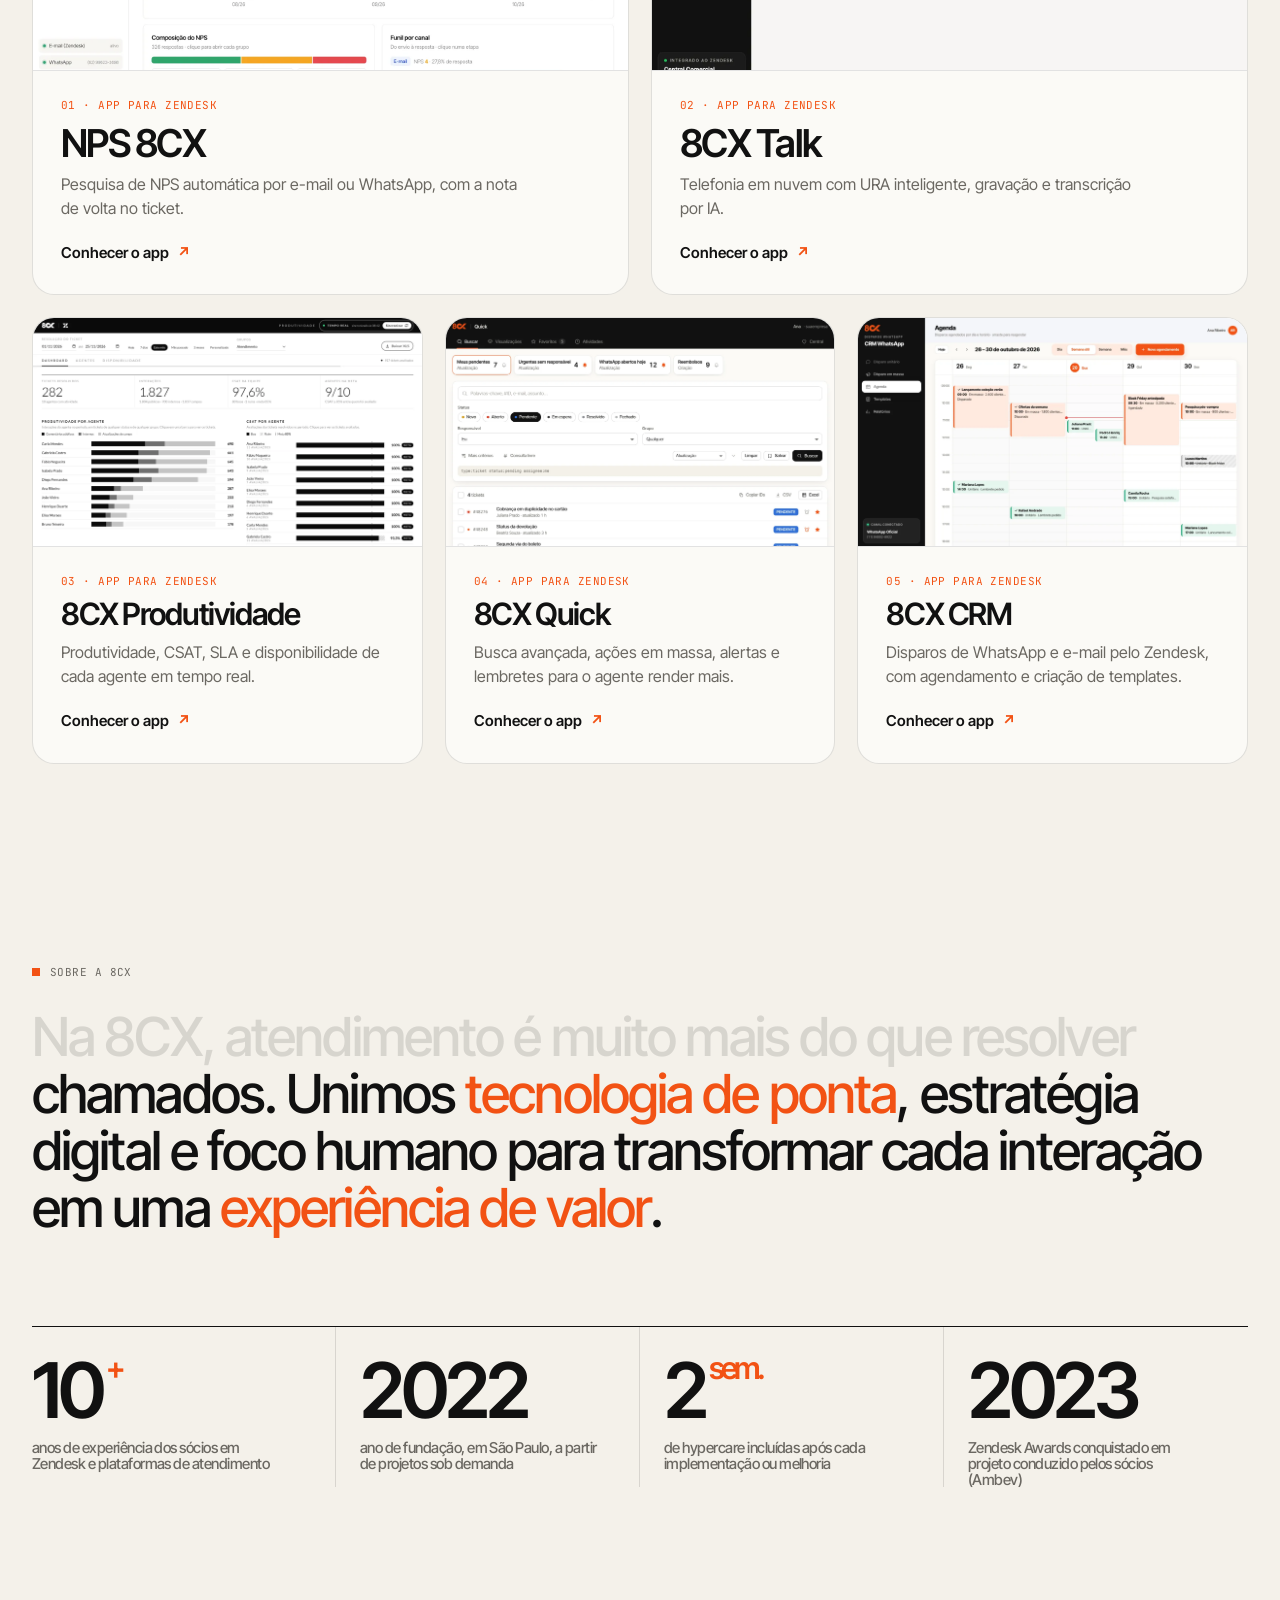
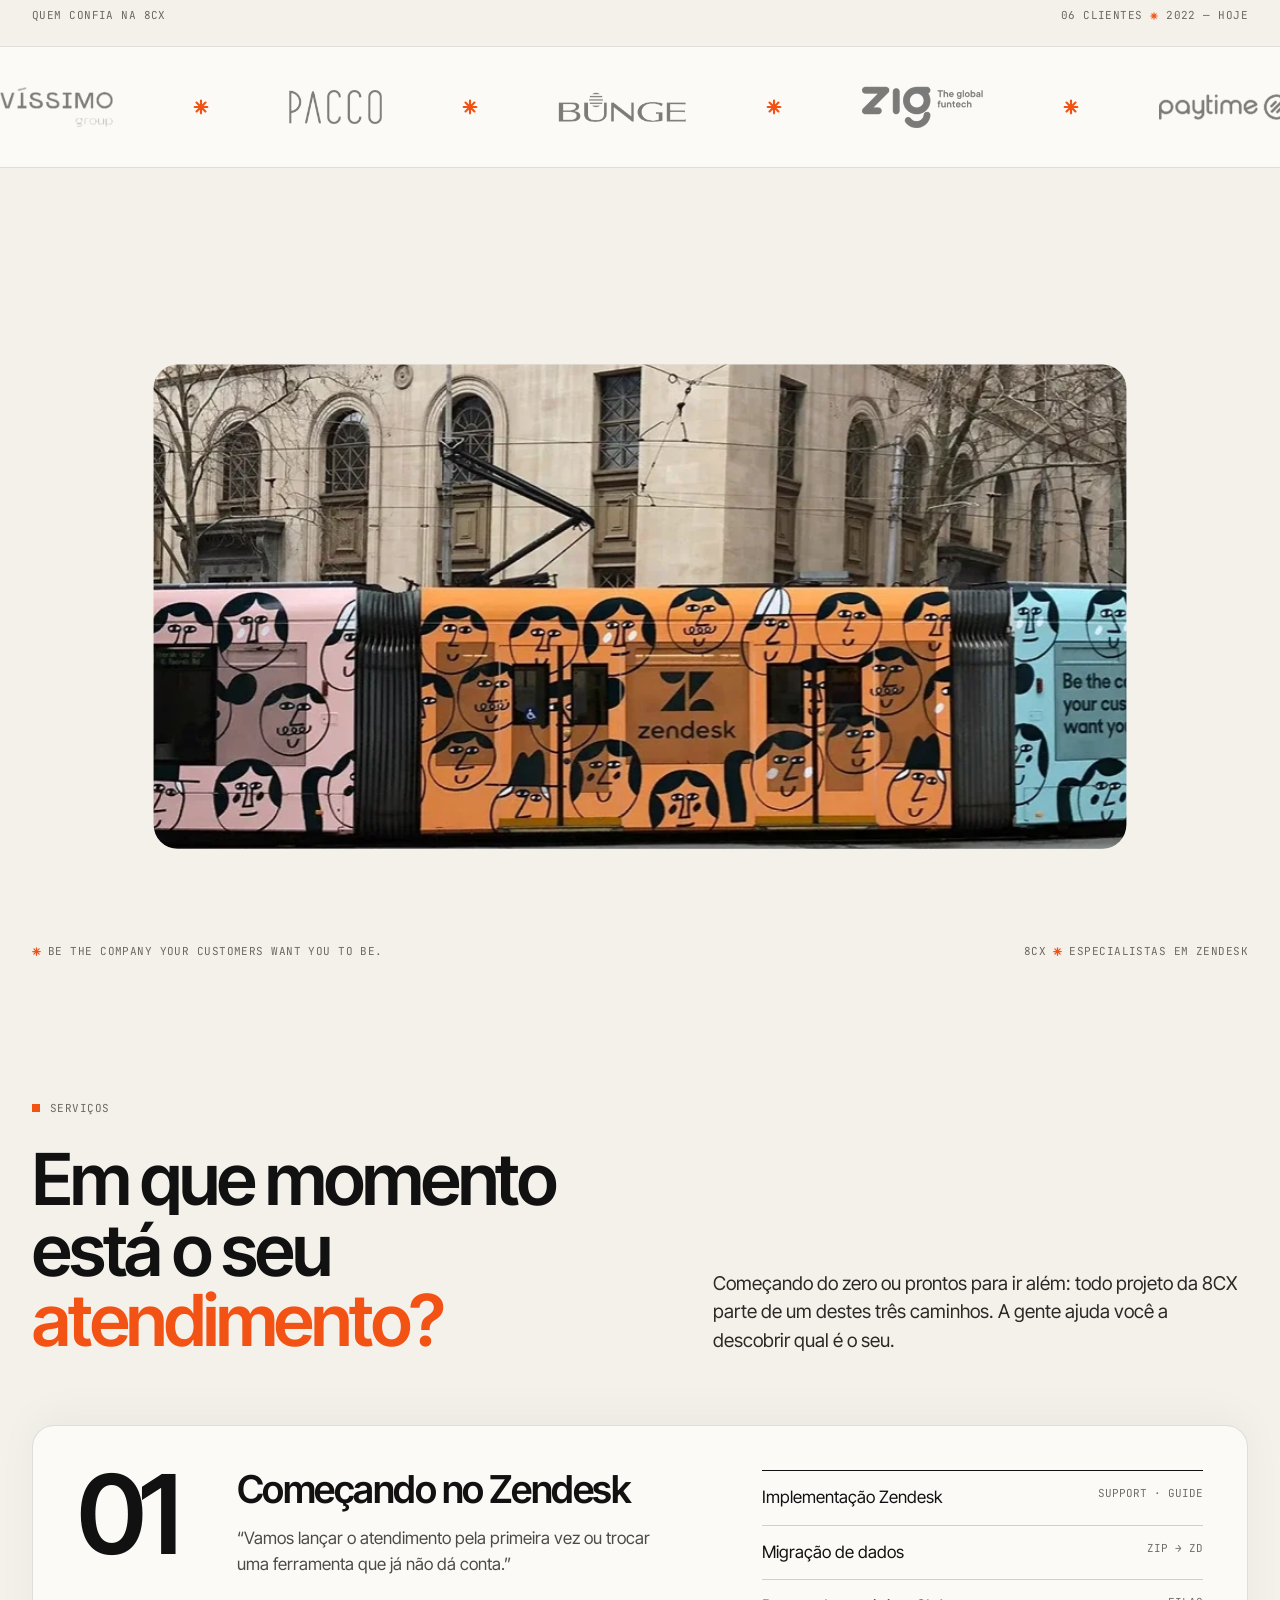
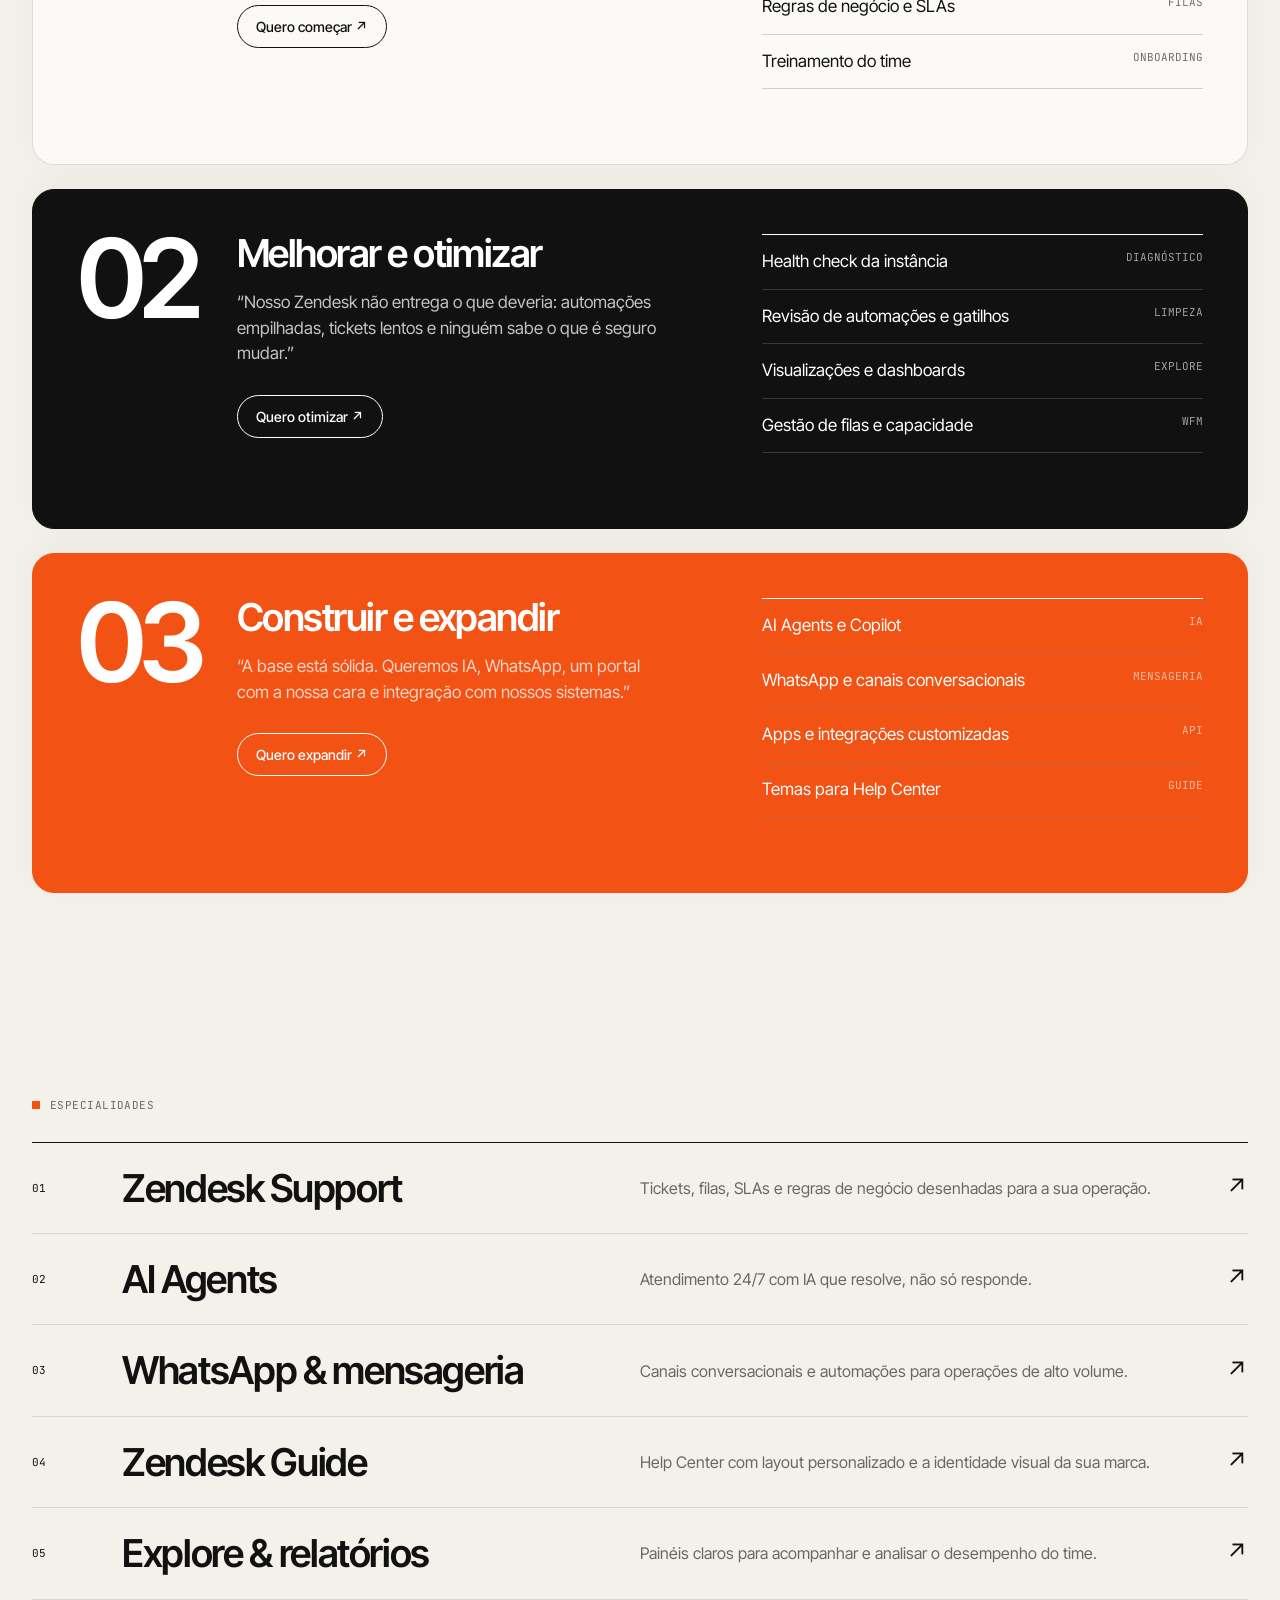
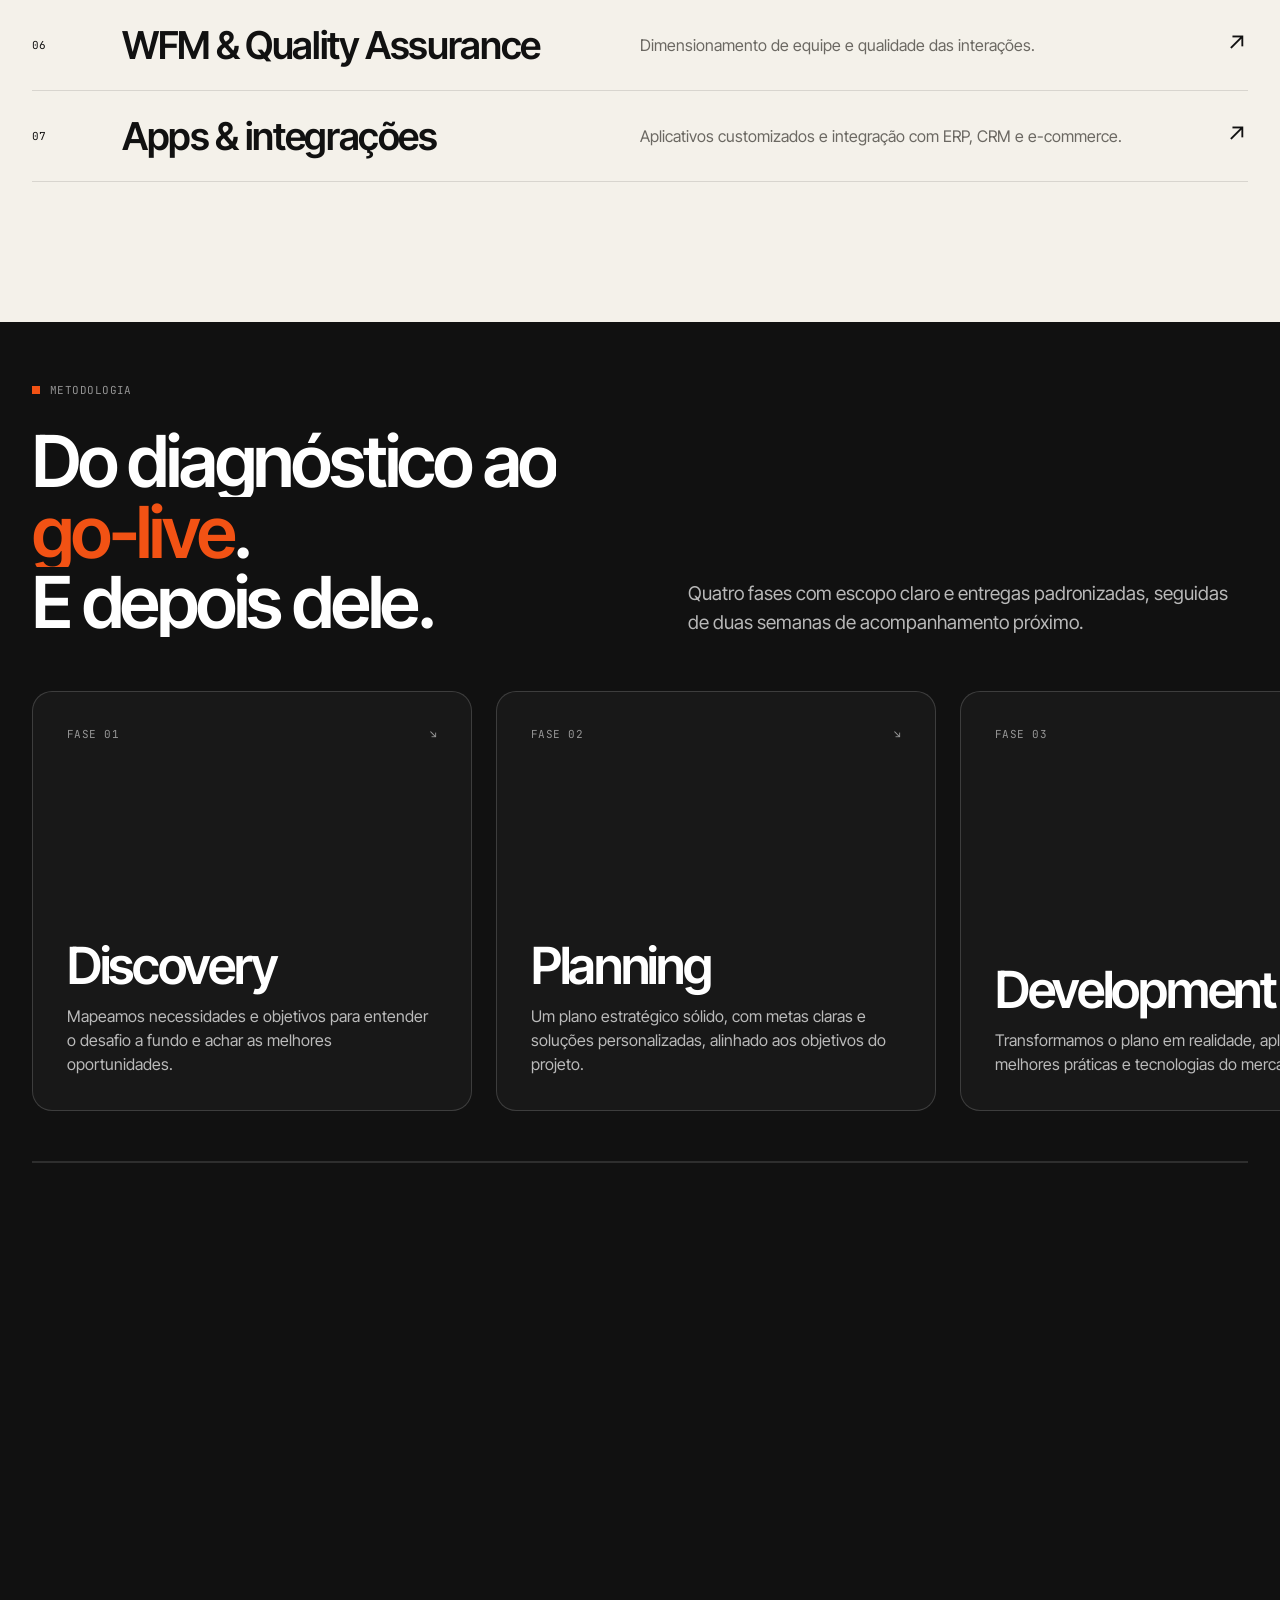
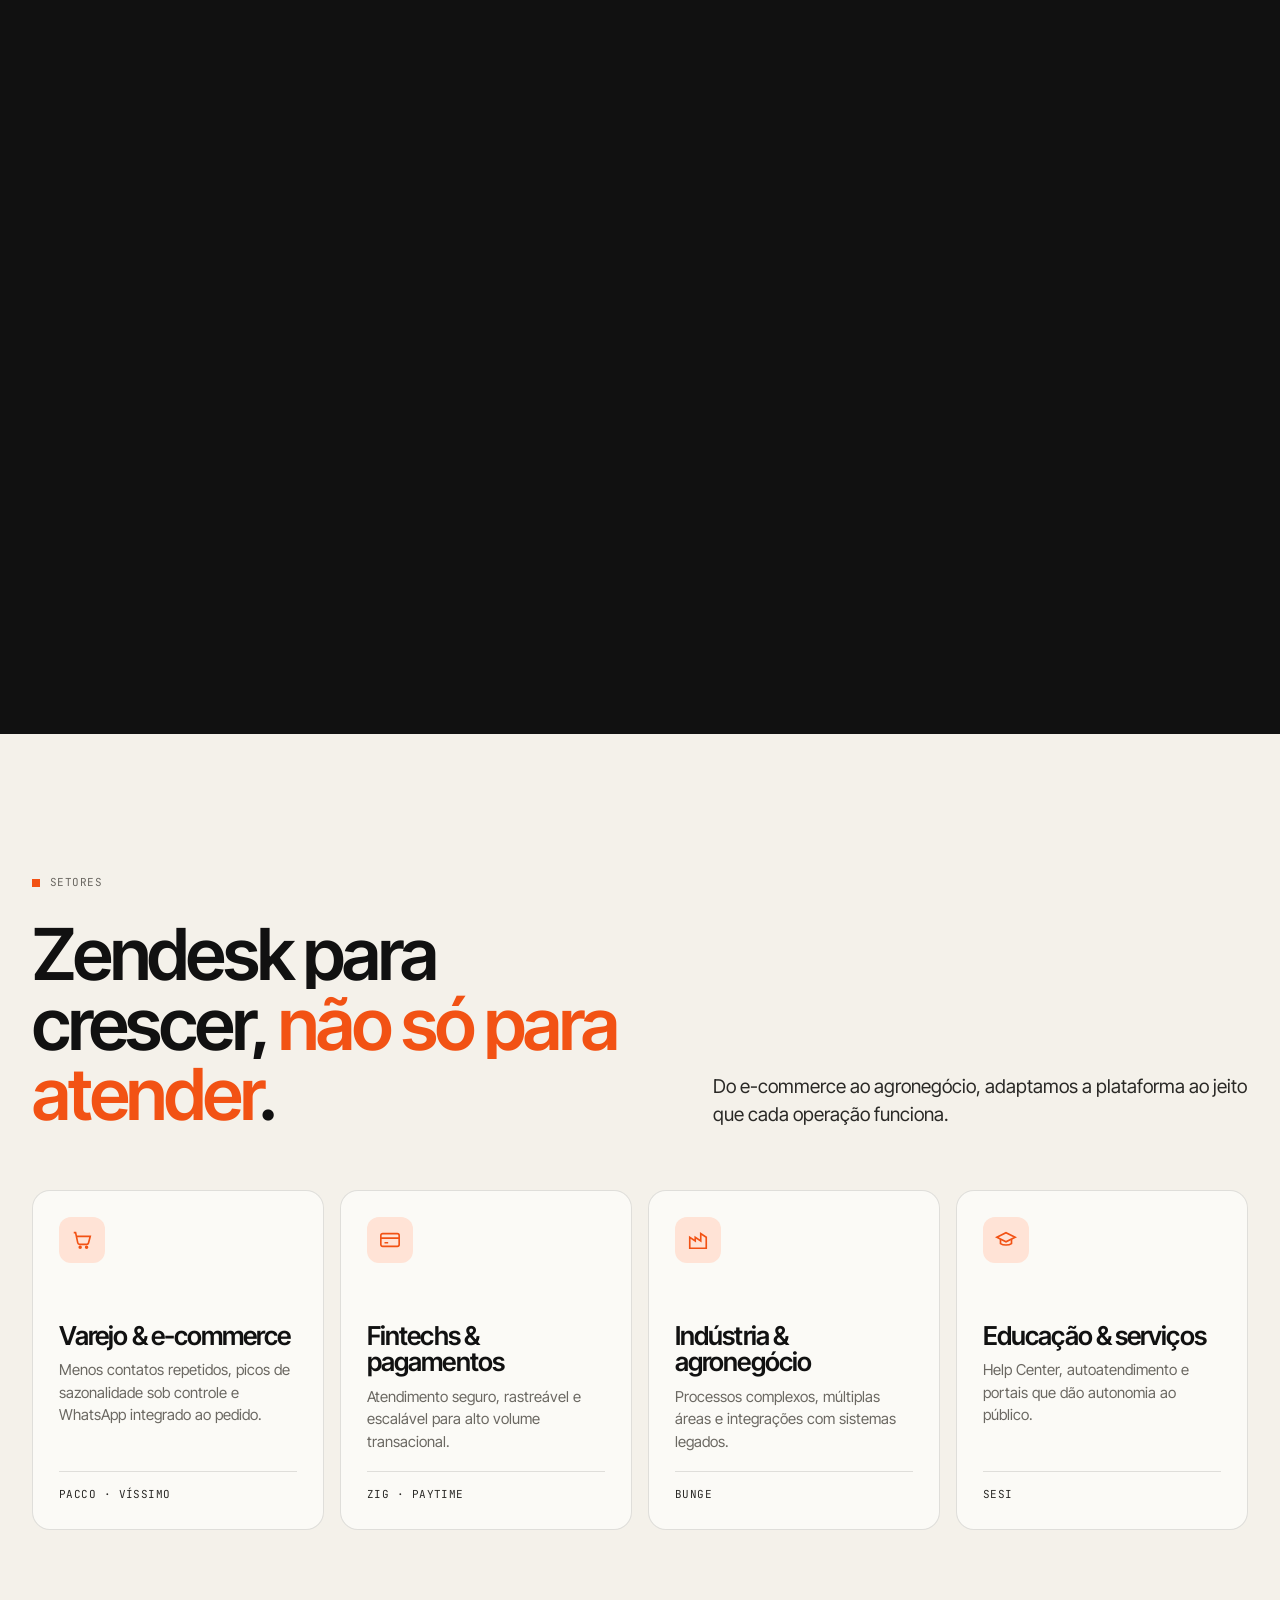
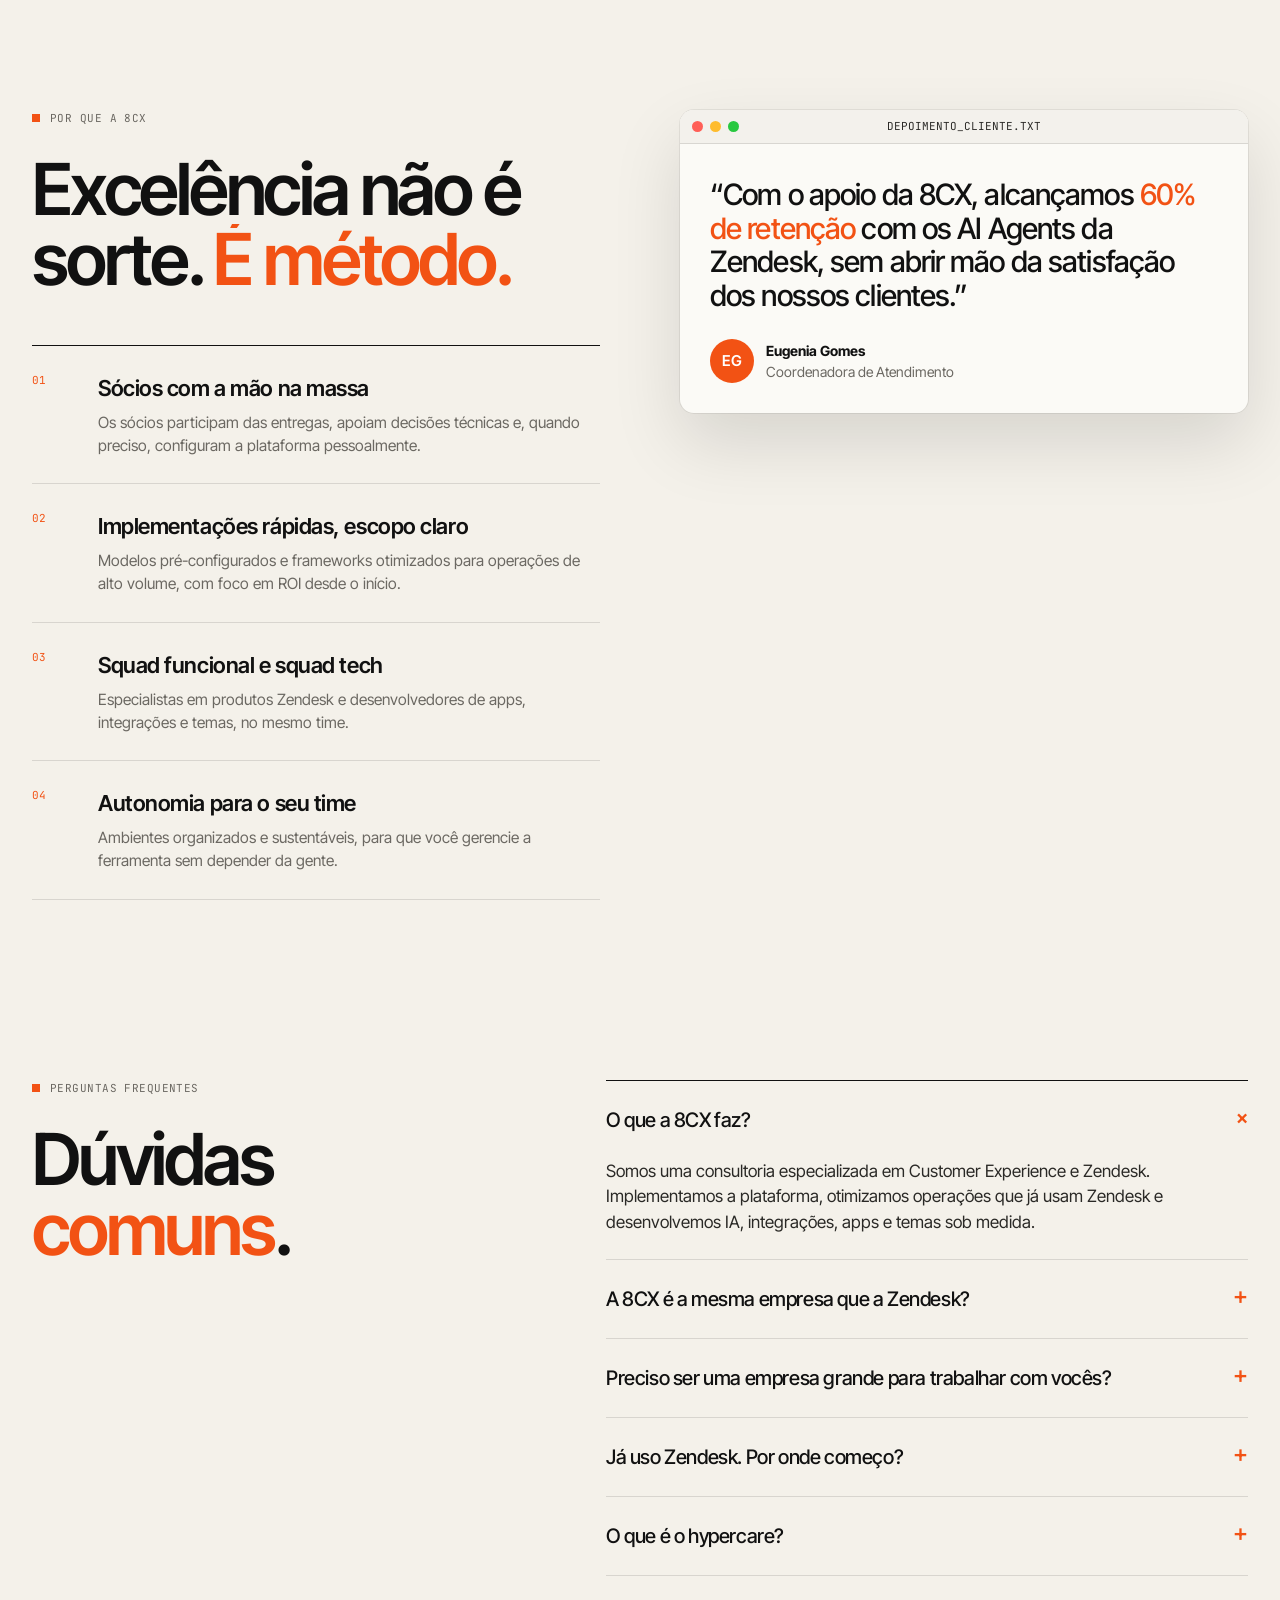
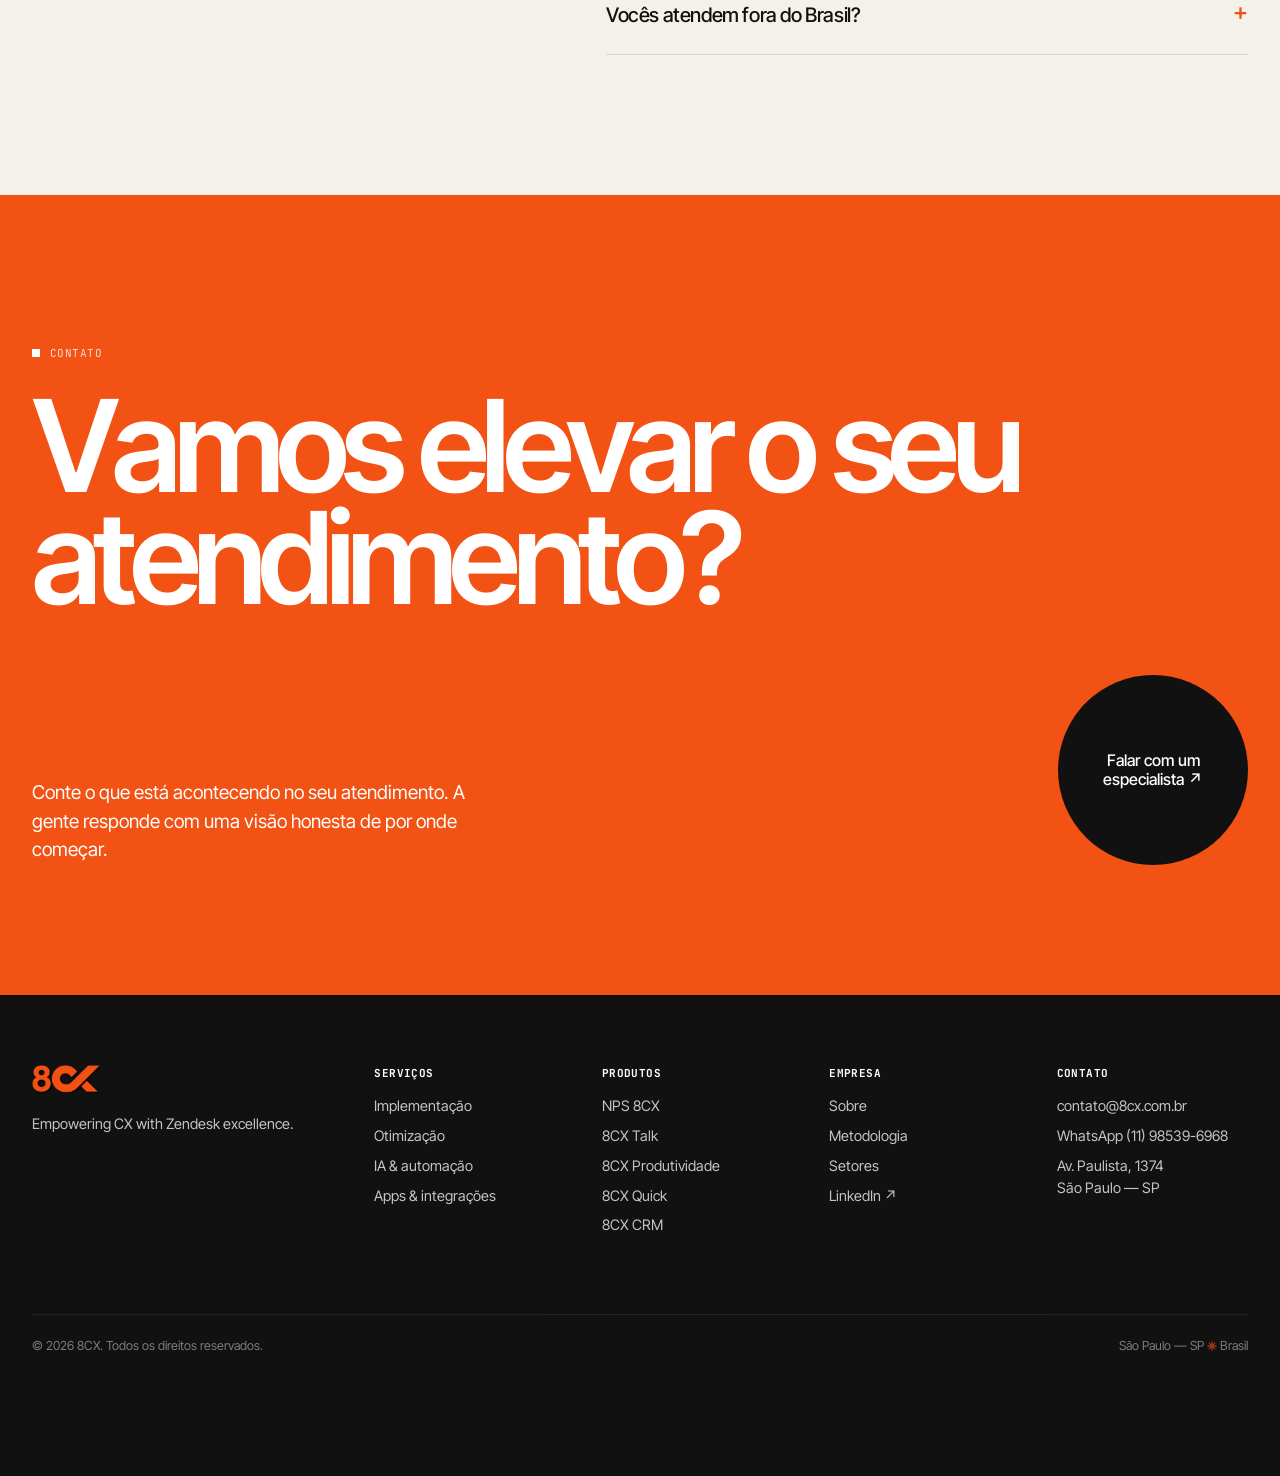
==== commit bee999c1: "Adiciona o 8CX Quick aos produtos Página do 8CX Quick com prints do app rodando com dados fictícios," ====
--- a/index.html
+++ b/index.html
@@ -46,7 +46,9 @@
 .prods{padding:130px 0 40px}
 .prods-head{display:grid;grid-template-columns:1.5fr 1fr;gap:40px;align-items:end;margin-bottom:56px}
 .prods-head .new{display:inline-flex;align-items:center;gap:8px;background:var(--orange);color:#fff;border-radius:40px;padding:5px 12px;font-family:var(--mono);font-size:11px;letter-spacing:.04em;margin-bottom:22px}
-.prod-grid{display:grid;grid-template-columns:repeat(2,1fr);gap:22px}
+.prod-grid{display:grid;grid-template-columns:repeat(6,1fr);gap:22px}
+.prod-card{grid-column:span 2}.prod-card.big{grid-column:span 3}
+.prod-card:not(.big) h3{font-size:clamp(26px,2.4vw,34px)}
 .prod-card{display:flex;flex-direction:column;background:var(--paper);border:1px solid var(--line);border-radius:22px;overflow:hidden;transition:transform .45s cubic-bezier(.2,.8,.2,1),box-shadow .45s,background .35s,color .35s}
 .prod-card .pc-im{aspect-ratio:16/9.4;overflow:hidden;border-bottom:1px solid var(--line);background:#fff}
 .prod-card .pc-im img{width:100%;height:100%;object-fit:cover;object-position:left top;transition:transform .8s cubic-bezier(.2,.8,.2,1)}
@@ -60,7 +62,7 @@
 .prod-card:hover p{color:rgba(255,255,255,.7)}
 .prod-card:hover .pc-im img{transform:scale(1.04)}
 .prod-card:hover .pc-go b{transform:translate(3px,-3px)}
-@media (max-width:900px){ .prods{padding:90px 0 20px} .prods-head{grid-template-columns:1fr;gap:20px;margin-bottom:36px} .prod-grid{grid-template-columns:1fr} .prod-card .pc-tx{padding:22px 20px 24px} }
+@media (max-width:900px){ .prods{padding:90px 0 20px} .prods-head{grid-template-columns:1fr;gap:20px;margin-bottom:36px} .prod-grid{grid-template-columns:1fr} .prod-card,.prod-card.big{grid-column:auto} .prod-card .pc-tx{padding:22px 20px 24px} }
 
 /* ---------- loader ---------- */
 #loader{position:fixed;inset:0;background:var(--ink);z-index:100;display:grid;place-items:center;color:#fff}
@@ -505,9 +507,9 @@
   <div class="wrap">
     <div class="prods-head">
       <div><span class="new">NOVO · APPS 8CX</span><div class="eyebrow mono">Produtos 8CX</div><h2 class="h2">Apps 8CX, feitos para o <span class="o">Zendesk.</span></h2></div>
-      <p class="lead">Criados nos nossos projetos e prontos para a sua operação: pesquisa de NPS, telefonia em nuvem, produtividade em tempo real e disparos de WhatsApp e e-mail.</p>
-    </div>
-    <div class="prod-grid"><a class="prod-card" href="produtos/nps/"><div class="pc-im"><img src="assets/produtos/nps-relatorio.webp" alt="Tela do NPS 8CX" loading="lazy" width="1600" height="1000"></div><div class="pc-tx"><span class="mono">01 · App para Zendesk</span><h3>NPS 8CX</h3><p>Pesquisa de NPS automática por e-mail ou WhatsApp, com a nota de volta no ticket.</p><span class="pc-go">Conhecer o app <b>↗</b></span></div></a><a class="prod-card" href="produtos/talk/"><div class="pc-im"><img src="assets/produtos/talk-painel.webp" alt="Tela do 8CX Talk" loading="lazy" width="1600" height="1000"></div><div class="pc-tx"><span class="mono">02 · App para Zendesk</span><h3>8CX Talk</h3><p>Telefonia em nuvem com URA inteligente, gravação e transcrição por IA.</p><span class="pc-go">Conhecer o app <b>↗</b></span></div></a><a class="prod-card" href="produtos/produtividade/"><div class="pc-im"><img src="assets/produtos/prod-dashboard.webp" alt="Tela do 8CX Produtividade" loading="lazy" width="1600" height="1000"></div><div class="pc-tx"><span class="mono">03 · App para Zendesk</span><h3>8CX Produtividade</h3><p>Produtividade, CSAT, SLA e disponibilidade de cada agente em tempo real.</p><span class="pc-go">Conhecer o app <b>↗</b></span></div></a><a class="prod-card" href="produtos/crm/"><div class="pc-im"><img src="assets/produtos/crm-agenda.webp" alt="Tela do 8CX CRM" loading="lazy" width="1600" height="1000"></div><div class="pc-tx"><span class="mono">04 · App para Zendesk</span><h3>8CX CRM</h3><p>Disparos de WhatsApp e e-mail pelo Zendesk, com agendamento e criação de templates.</p><span class="pc-go">Conhecer o app <b>↗</b></span></div></a></div>
+      <p class="lead">Criados nos nossos projetos e prontos para a sua operação: pesquisa de NPS, telefonia em nuvem, produtividade em tempo real, um painel ágil para o agente e disparos de WhatsApp e e-mail.</p>
+    </div>
+    <div class="prod-grid"><a class="prod-card big" href="produtos/nps/"><div class="pc-im"><img src="assets/produtos/nps-relatorio.webp" alt="Tela do NPS 8CX" loading="lazy" width="1600" height="1000"></div><div class="pc-tx"><span class="mono">01 · App para Zendesk</span><h3>NPS 8CX</h3><p>Pesquisa de NPS automática por e-mail ou WhatsApp, com a nota de volta no ticket.</p><span class="pc-go">Conhecer o app <b>↗</b></span></div></a><a class="prod-card big" href="produtos/talk/"><div class="pc-im"><img src="assets/produtos/talk-painel.webp" alt="Tela do 8CX Talk" loading="lazy" width="1600" height="1000"></div><div class="pc-tx"><span class="mono">02 · App para Zendesk</span><h3>8CX Talk</h3><p>Telefonia em nuvem com URA inteligente, gravação e transcrição por IA.</p><span class="pc-go">Conhecer o app <b>↗</b></span></div></a><a class="prod-card" href="produtos/produtividade/"><div class="pc-im"><img src="assets/produtos/prod-dashboard.webp" alt="Tela do 8CX Produtividade" loading="lazy" width="1600" height="1000"></div><div class="pc-tx"><span class="mono">03 · App para Zendesk</span><h3>8CX Produtividade</h3><p>Produtividade, CSAT, SLA e disponibilidade de cada agente em tempo real.</p><span class="pc-go">Conhecer o app <b>↗</b></span></div></a><a class="prod-card" href="produtos/quick/"><div class="pc-im"><img src="assets/produtos/quick-search.webp" alt="Tela do 8CX Quick" loading="lazy" width="1600" height="1000"></div><div class="pc-tx"><span class="mono">04 · App para Zendesk</span><h3>8CX Quick</h3><p>Busca avançada, ações em massa, alertas e lembretes para o agente render mais.</p><span class="pc-go">Conhecer o app <b>↗</b></span></div></a><a class="prod-card" href="produtos/crm/"><div class="pc-im"><img src="assets/produtos/crm-agenda.webp" alt="Tela do 8CX CRM" loading="lazy" width="1600" height="1000"></div><div class="pc-tx"><span class="mono">05 · App para Zendesk</span><h3>8CX CRM</h3><p>Disparos de WhatsApp e e-mail pelo Zendesk, com agendamento e criação de templates.</p><span class="pc-go">Conhecer o app <b>↗</b></span></div></a></div>
   </div>
 </section>
 
@@ -677,7 +679,7 @@
     <div class="grid">
       <div><img src="assets/logo-8cx.png" alt="8CX" style="height:30px;margin-bottom:18px"><p style="max-width:300px">Empowering CX with Zendesk excellence.</p></div>
       <div><h5 class="mono">Serviços</h5><ul><li><a href="#servicos">Implementação</a></li><li><a href="#servicos">Otimização</a></li><li><a href="#servicos">IA & automação</a></li><li><a href="#servicos">Apps & integrações</a></li></ul></div>
-      <div><h5 class="mono">Produtos</h5><ul><li><a href="produtos/nps/">NPS 8CX</a></li><li><a href="produtos/talk/">8CX Talk</a></li><li><a href="produtos/produtividade/">8CX Produtividade</a></li><li><a href="produtos/crm/">8CX CRM</a></li></ul></div>
+      <div><h5 class="mono">Produtos</h5><ul><li><a href="produtos/nps/">NPS 8CX</a></li><li><a href="produtos/talk/">8CX Talk</a></li><li><a href="produtos/produtividade/">8CX Produtividade</a></li><li><a href="produtos/quick/">8CX Quick</a></li><li><a href="produtos/crm/">8CX CRM</a></li></ul></div>
       <div><h5 class="mono">Empresa</h5><ul><li><a href="#por-que">Sobre</a></li><li><a href="#metodologia">Metodologia</a></li><li><a href="#setores">Setores</a></li><li><a href="https://www.linkedin.com/company/8cx/" target="_blank" rel="noopener">LinkedIn ↗</a></li></ul></div>
       <div><h5 class="mono">Contato</h5><ul><li><a href="mailto:contato@8cx.com.br">contato@8cx.com.br</a></li><li><a href="https://wa.me/5511985396968?text=Ol%C3%A1!%20Acessei%20o%20site%20de%20voc%C3%AAs%20e%20gostaria%20de%20mais%20informa%C3%A7%C3%B5es" target="_blank" rel="noopener">WhatsApp (11) 98539-6968</a></li><li>Av. Paulista, 1374<br>São Paulo — SP</li></ul></div>
     </div>
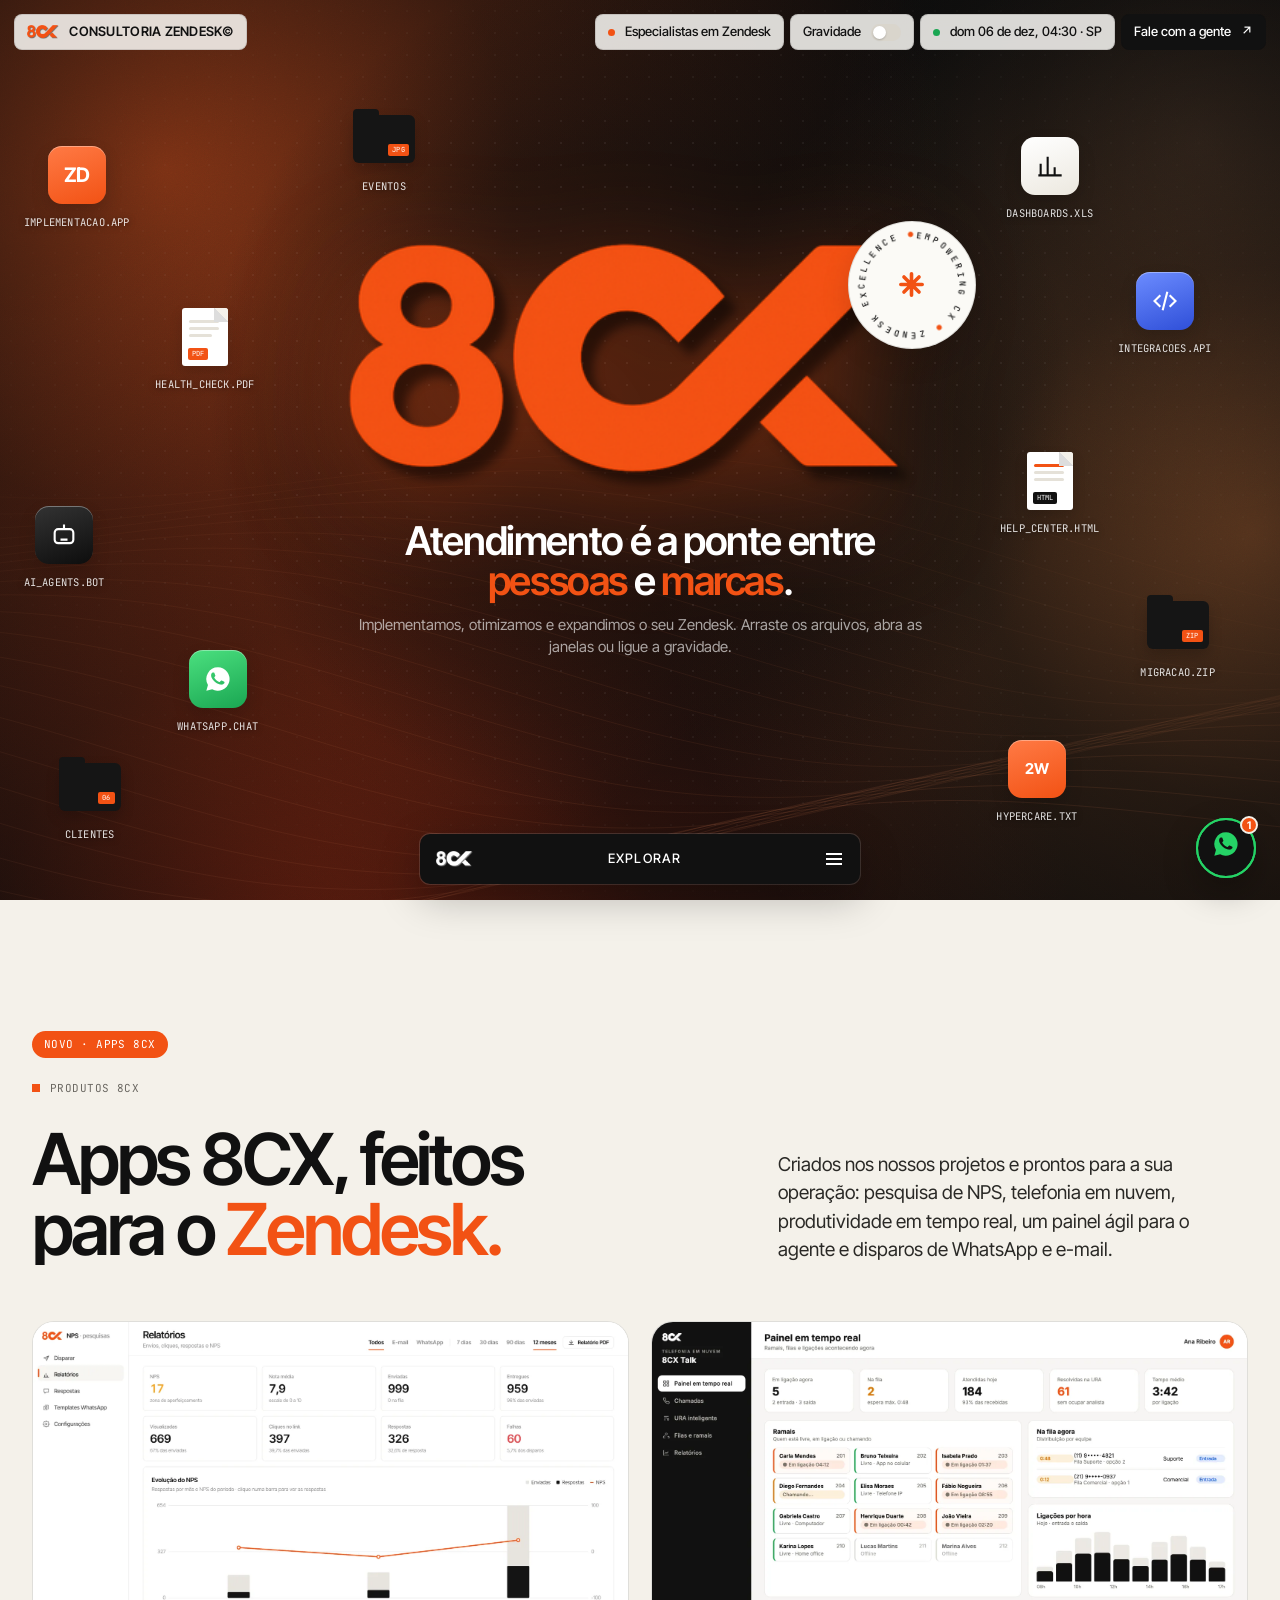
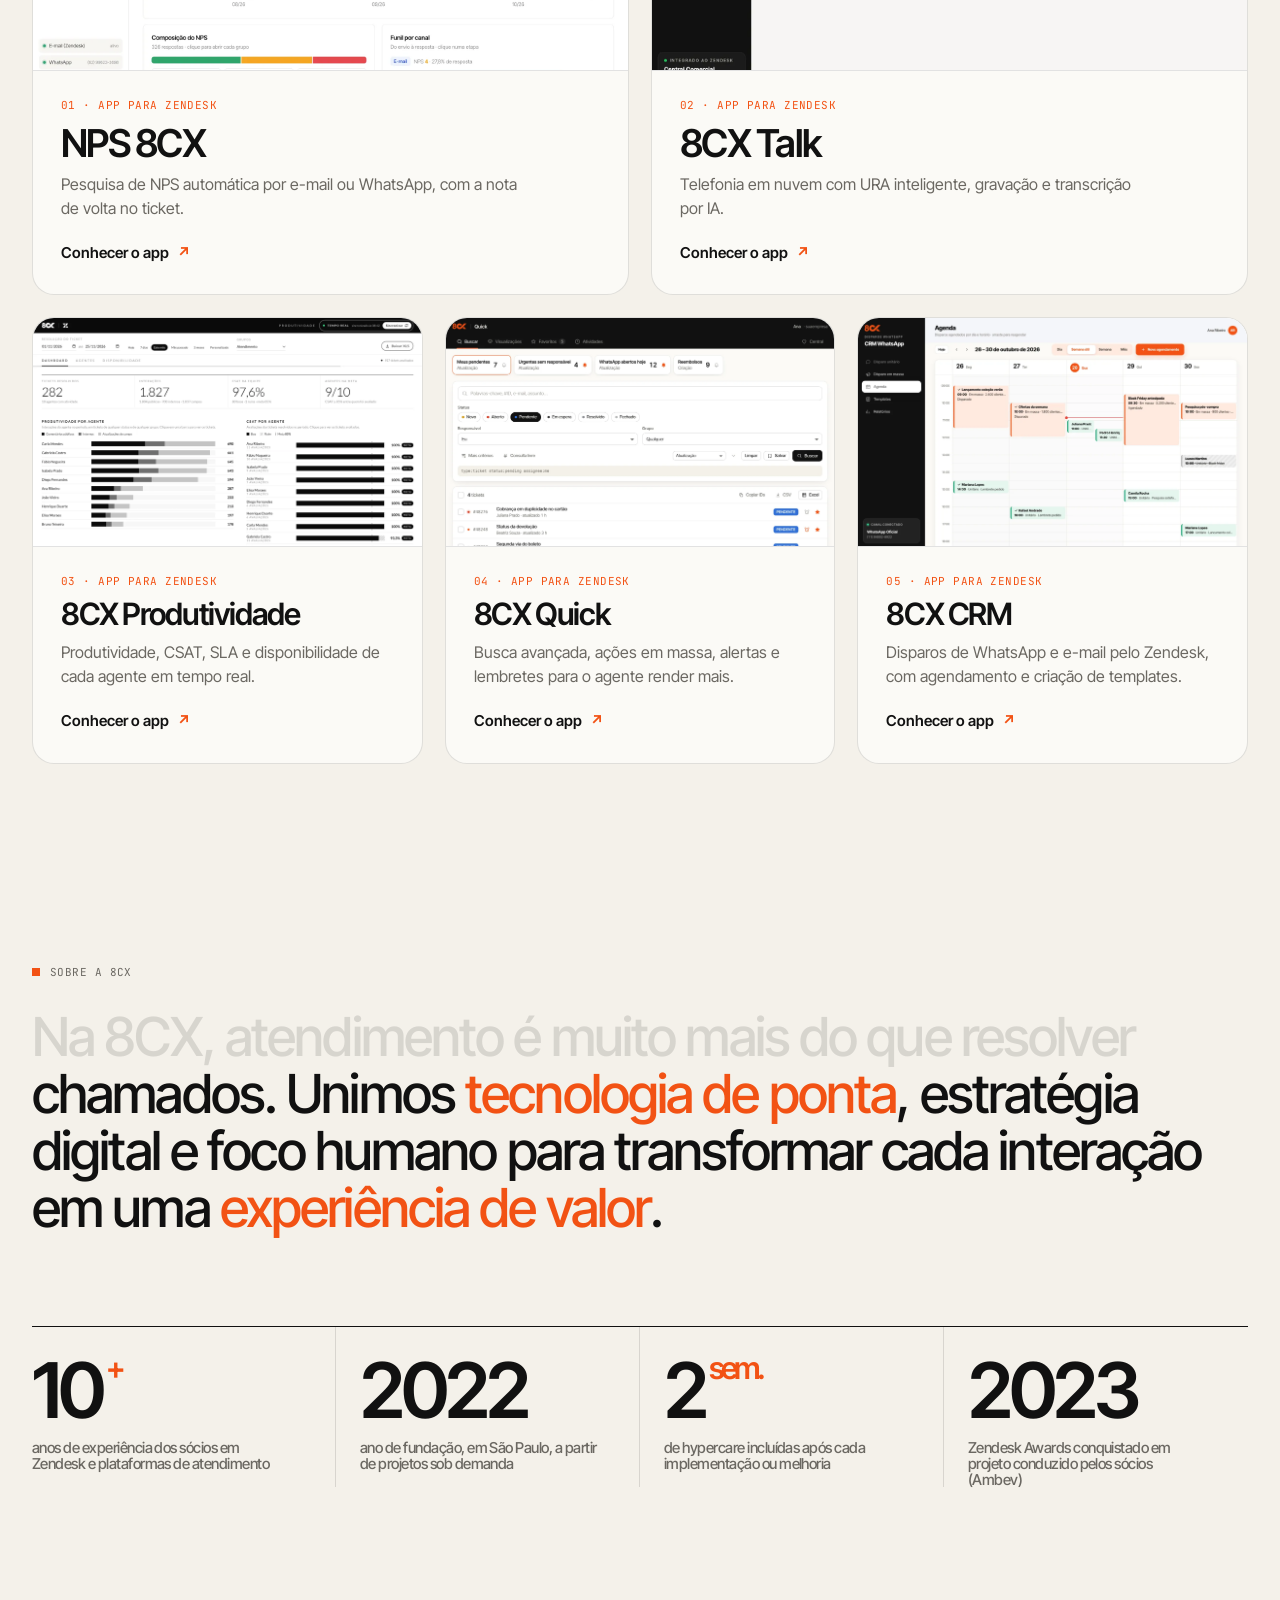
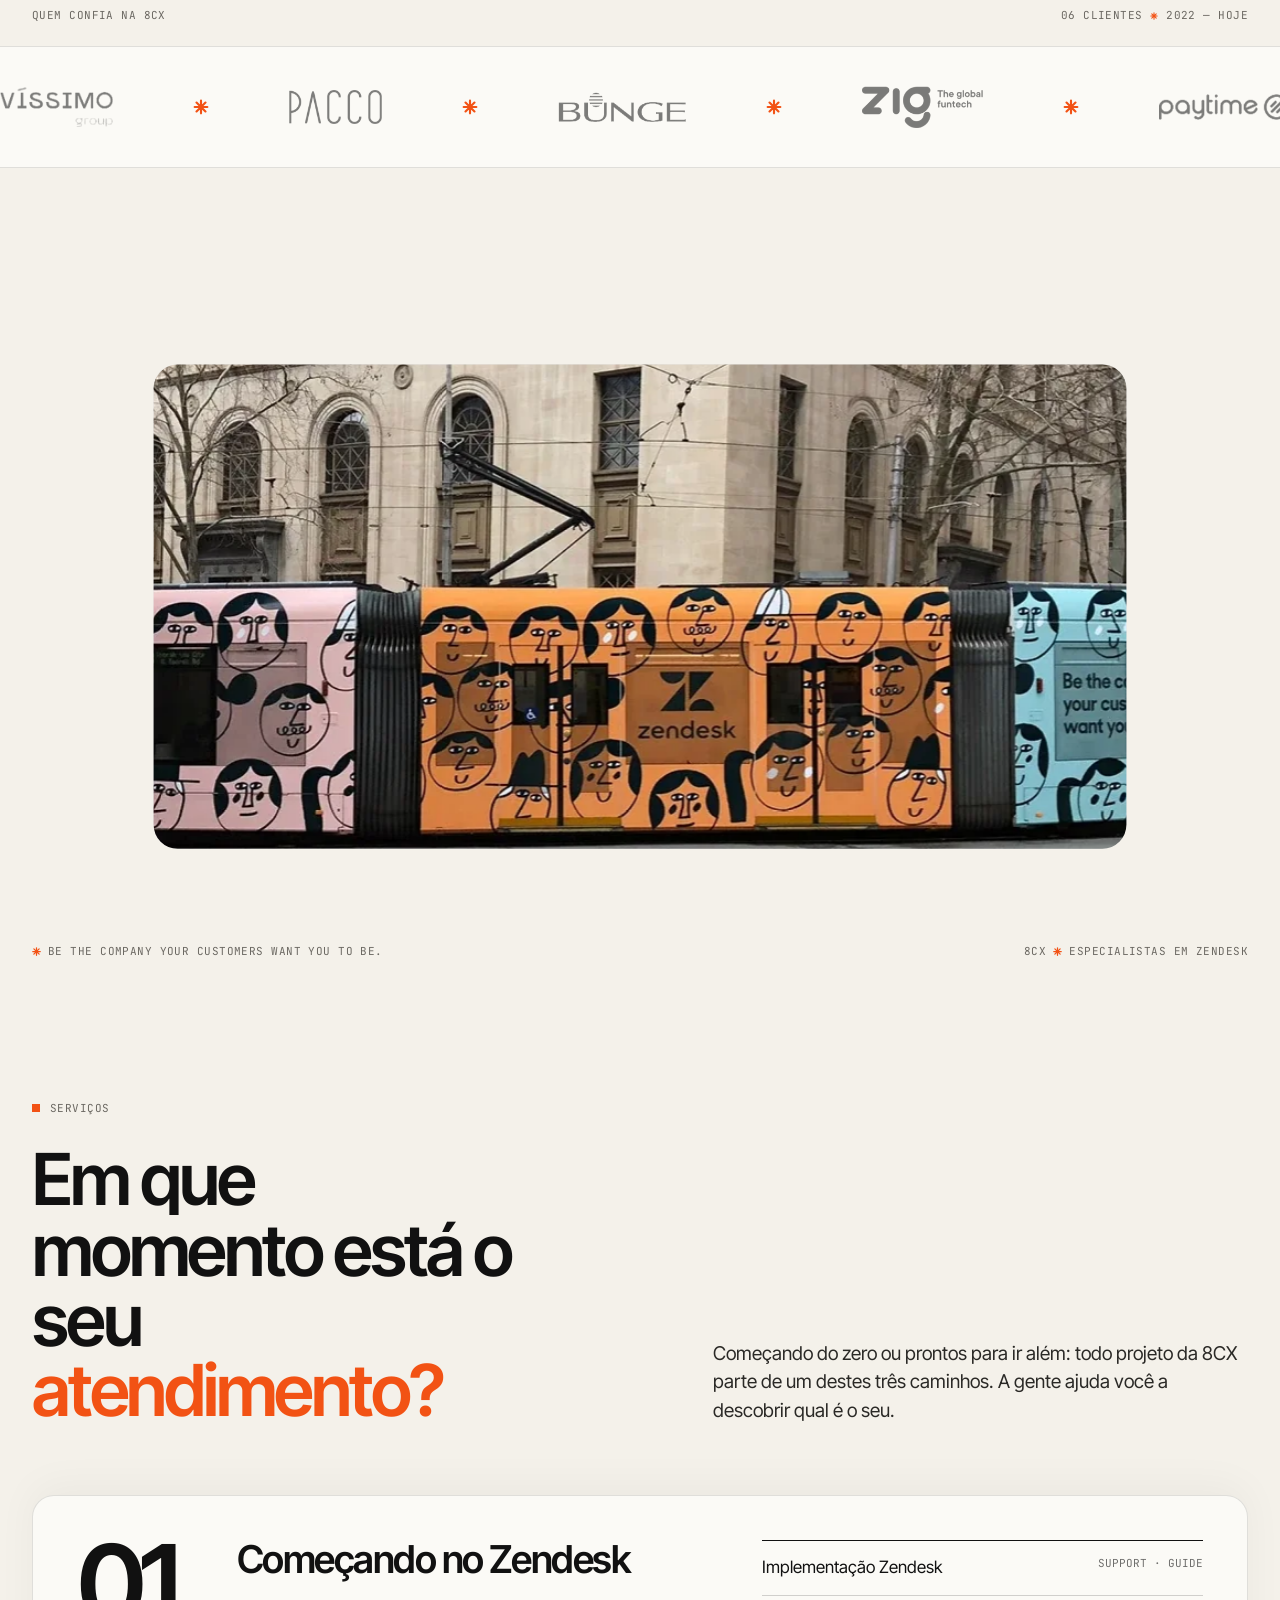
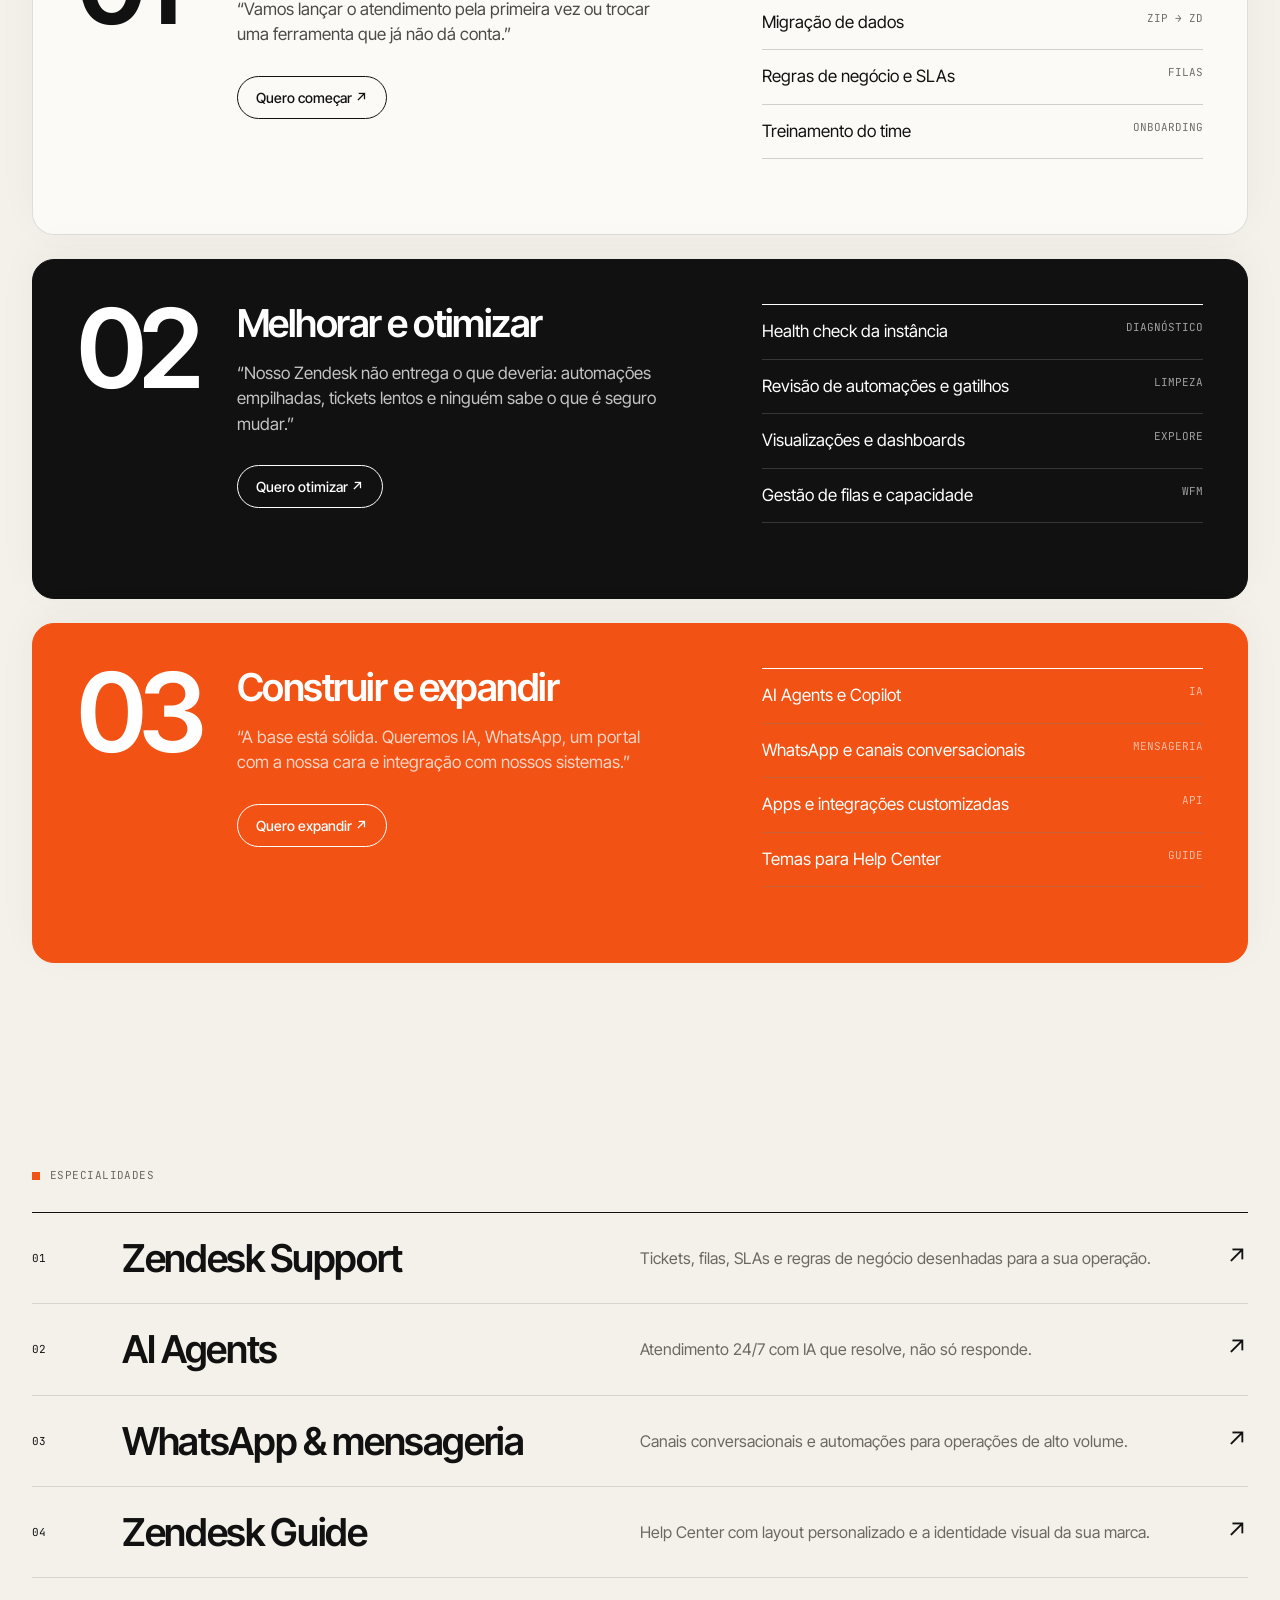
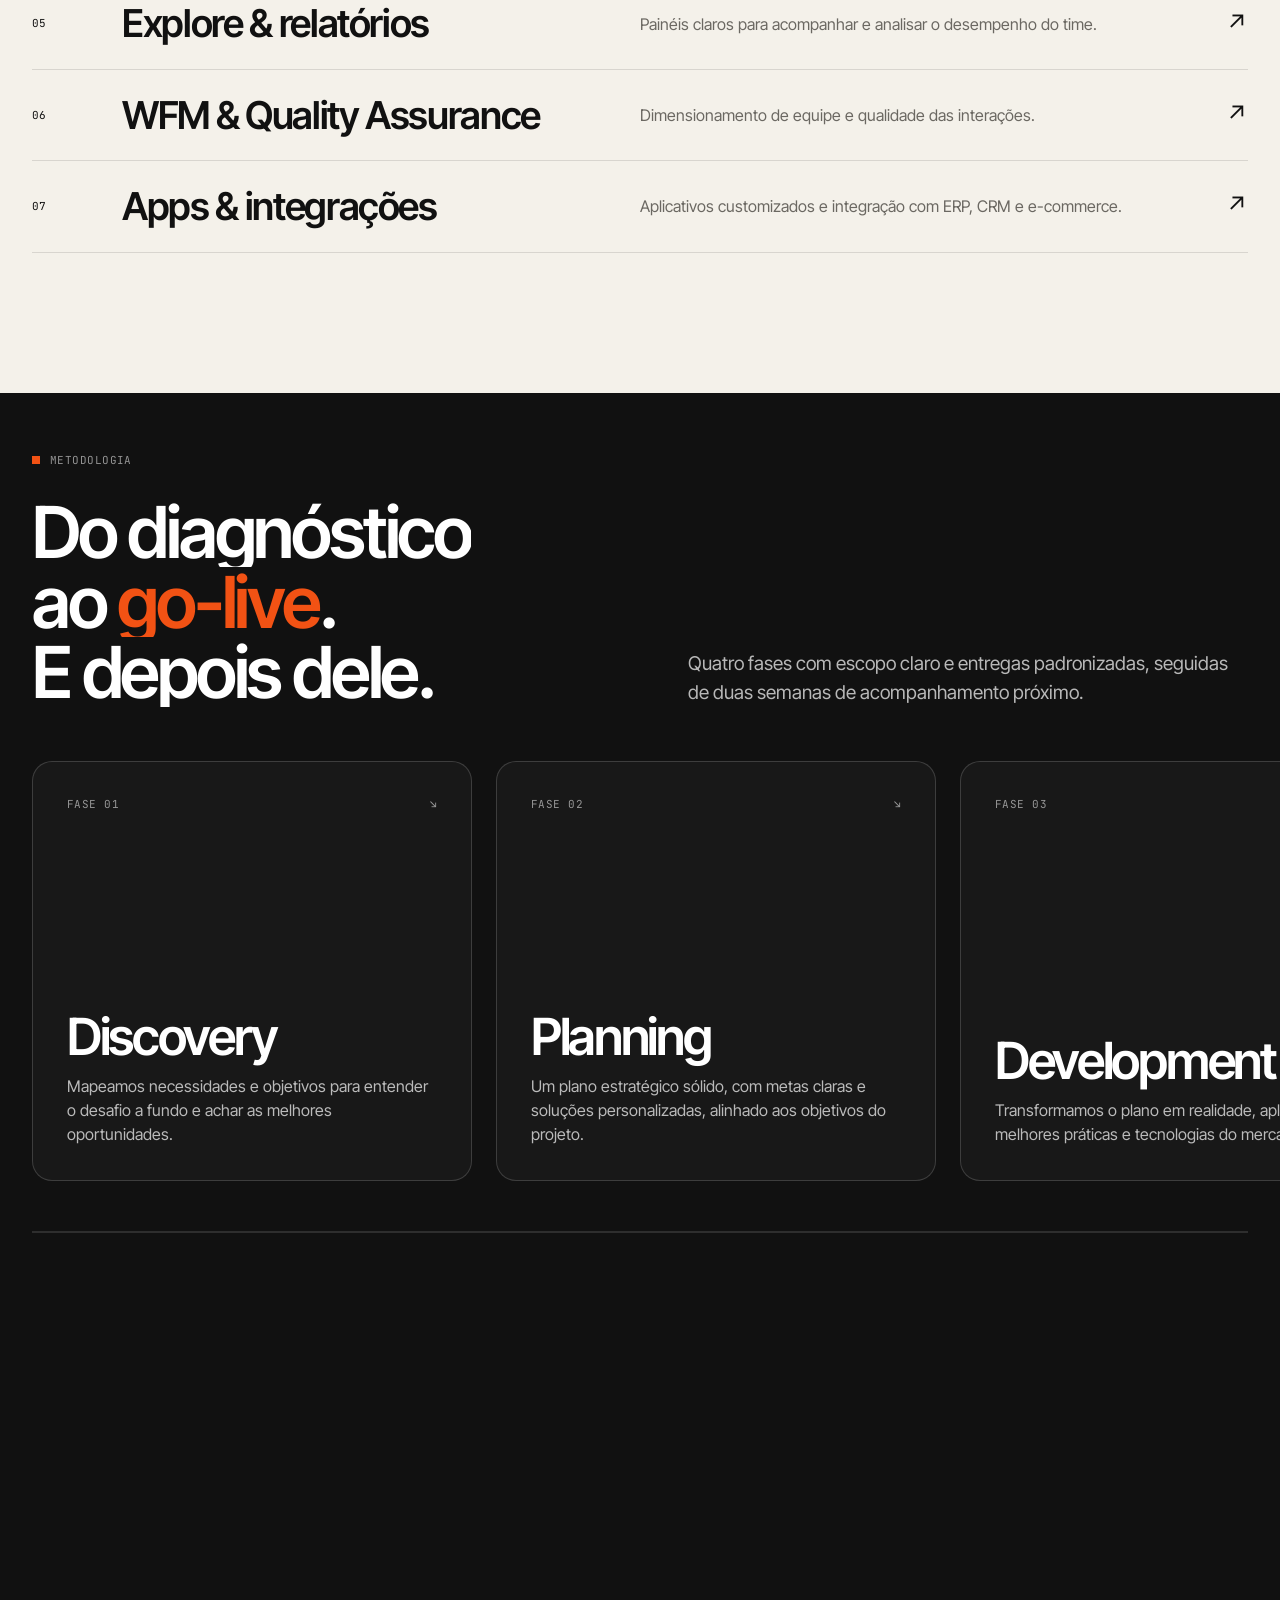
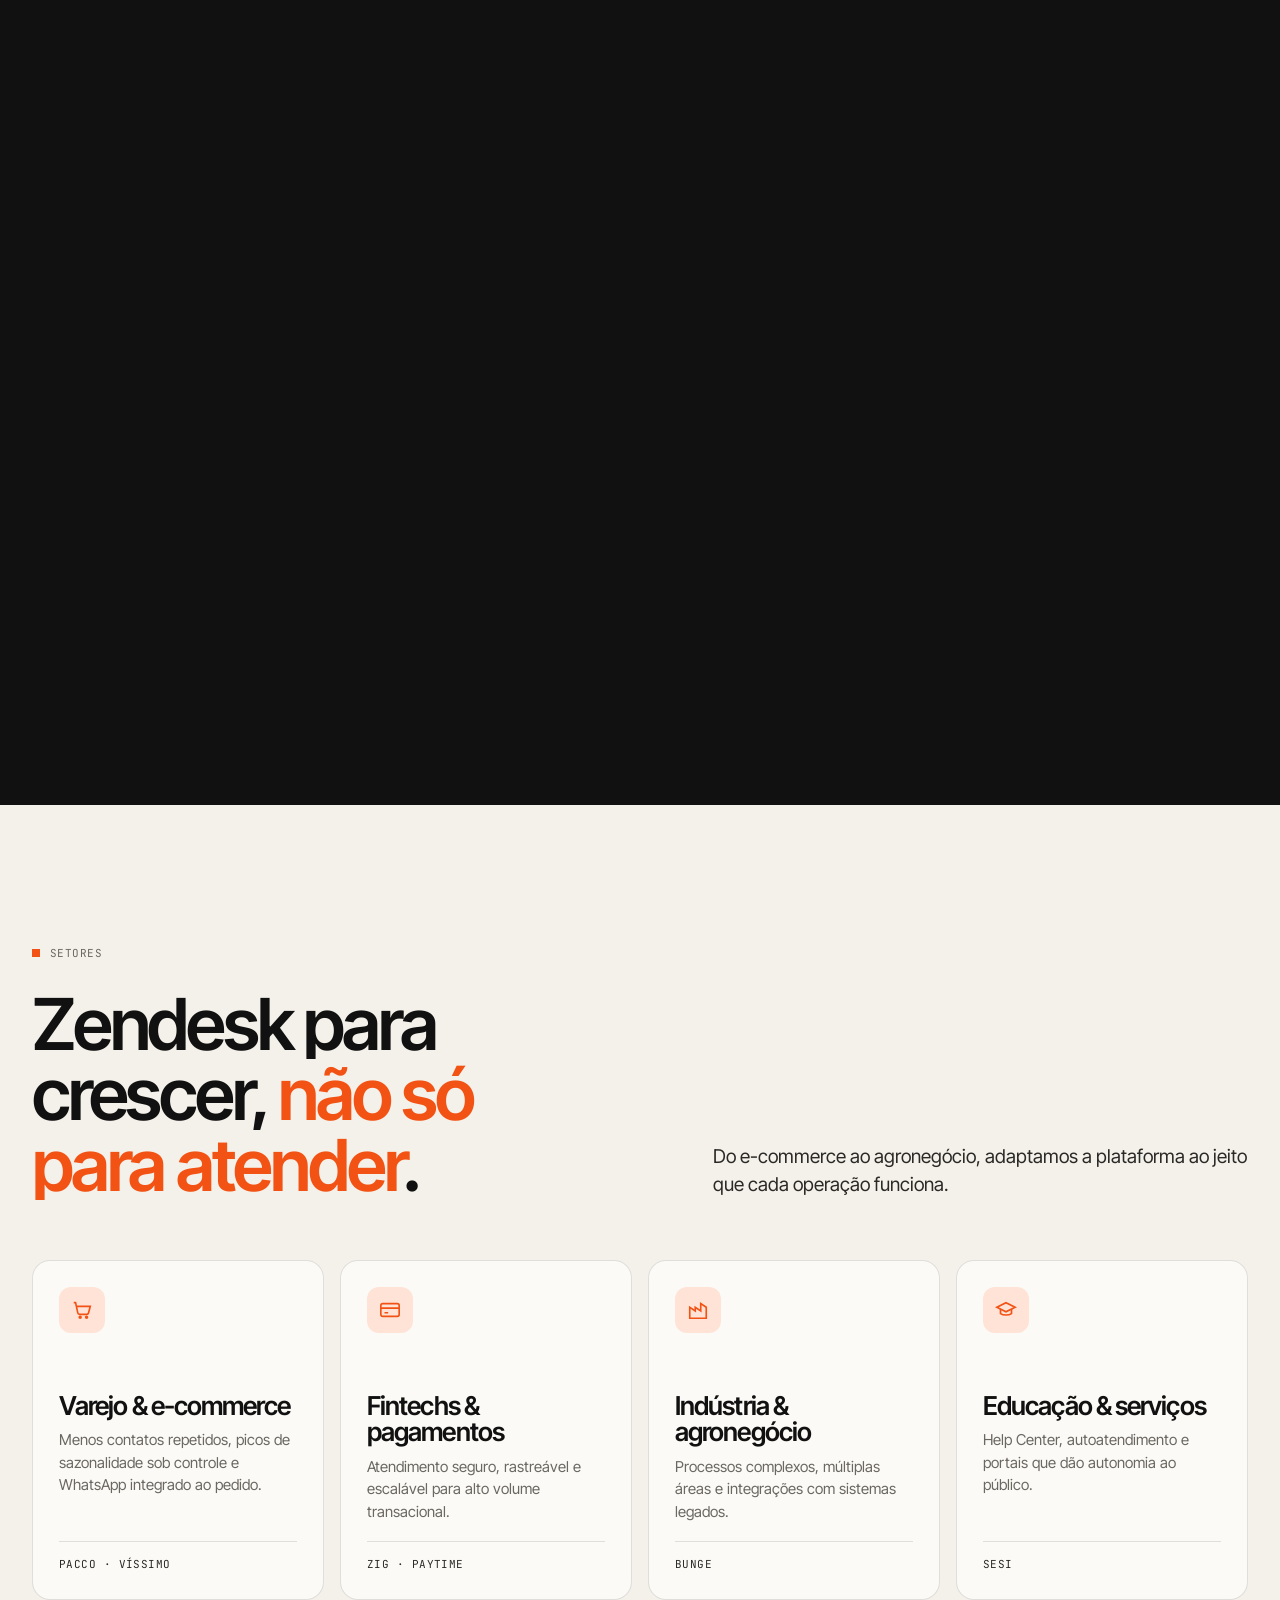
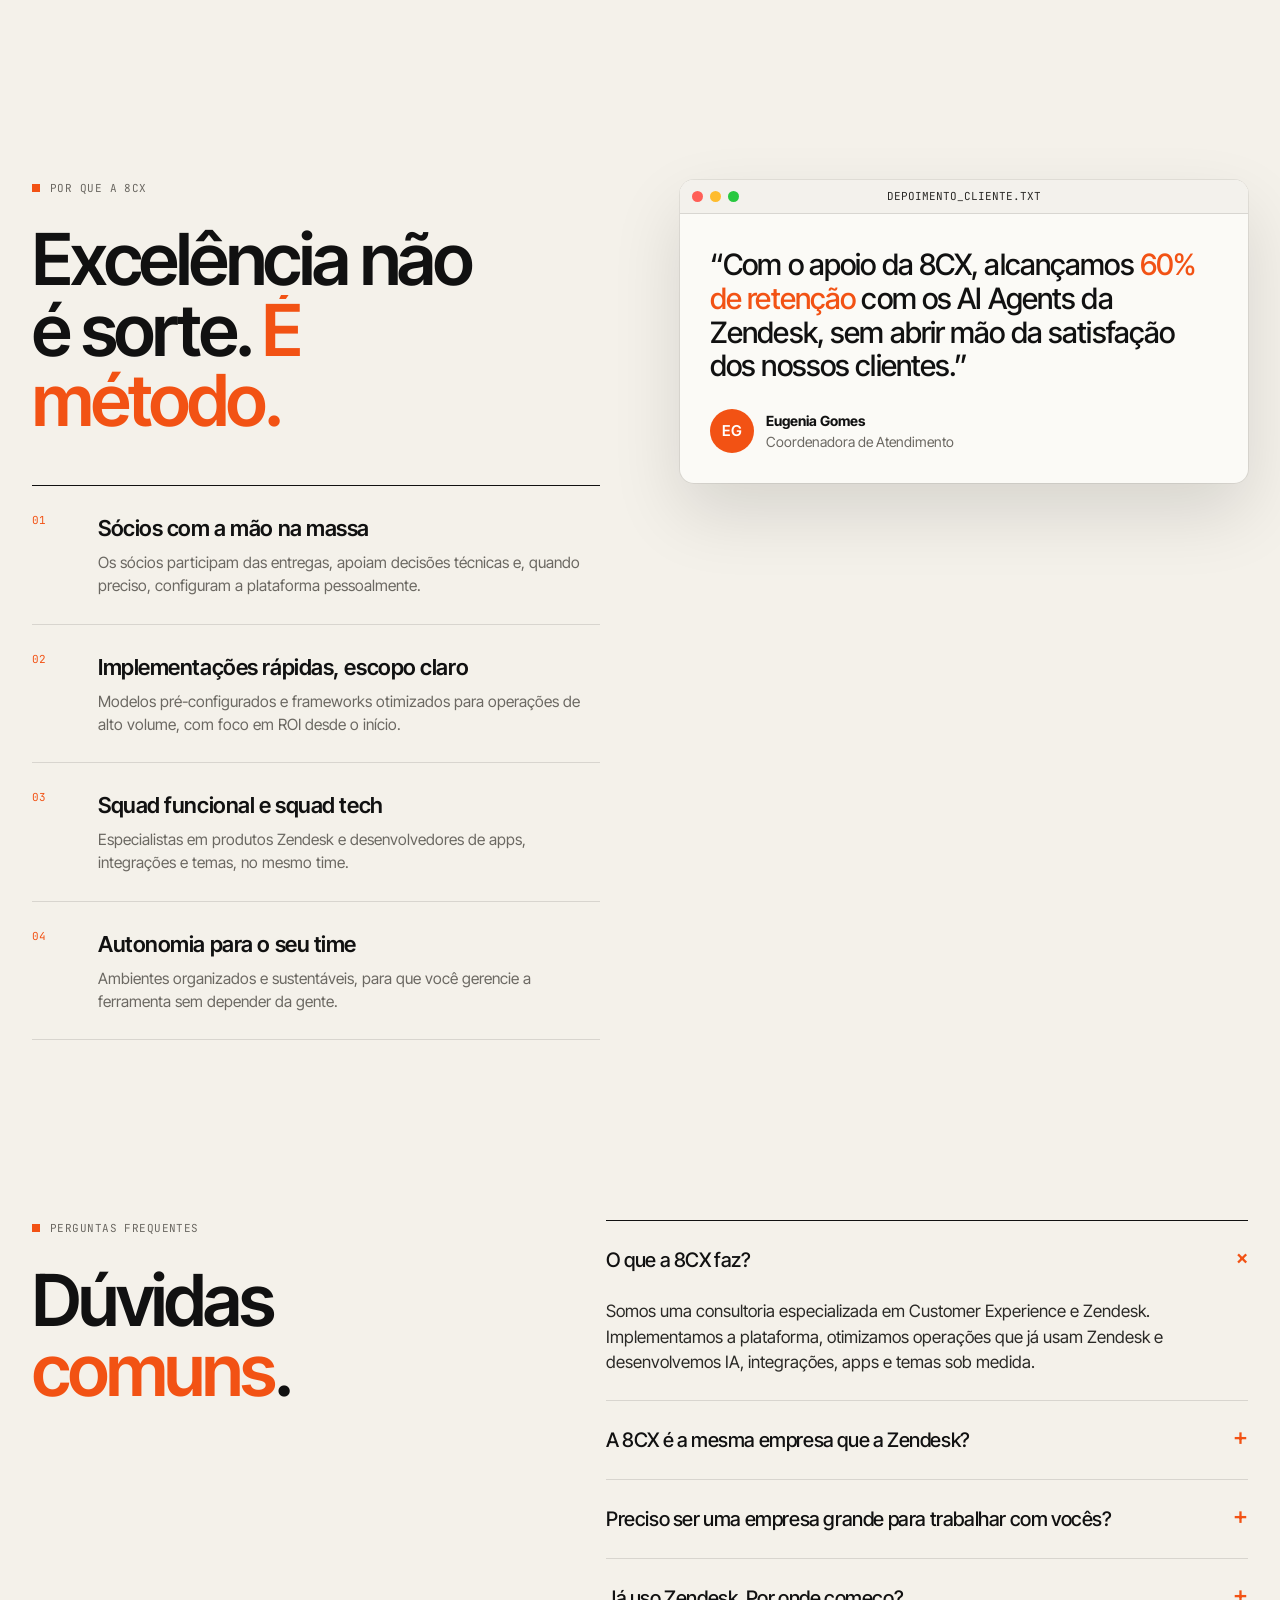
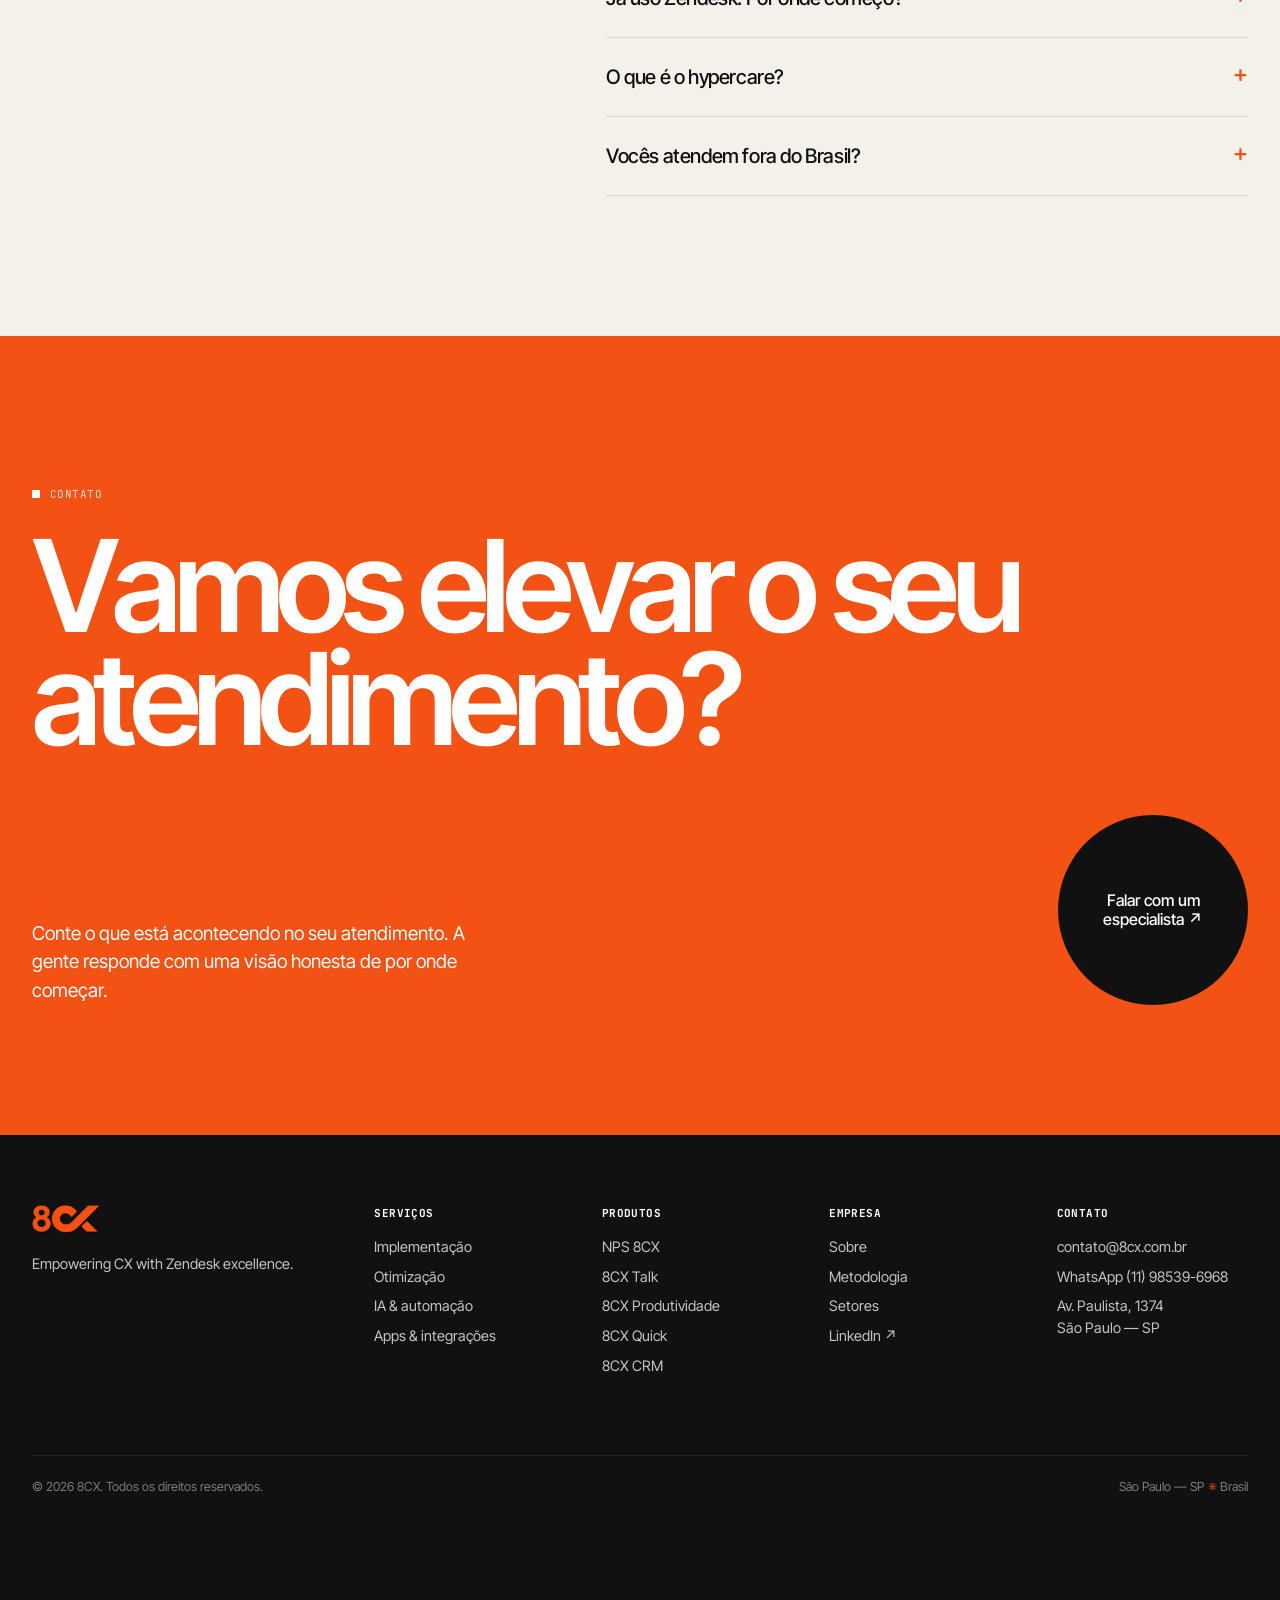
==== commit cc32b1f8: "Capa escura com animação própria em laranja Fundo escuro com brilho laranja animado em canvas, linha" ====
--- a/index.html
+++ b/index.html
@@ -22,7 +22,7 @@
 <link rel="icon" type="image/png" sizes="32x32" href="assets/favicon-32.png">
 <link rel="icon" type="image/png" sizes="16x16" href="assets/favicon-16.png">
 <link rel="apple-touch-icon" href="assets/apple-touch-icon.png">
-<meta name="theme-color" content="#F4F1EA">
+<meta name="theme-color" content="#0b0b0b">
 <link rel="preconnect" href="https://fonts.googleapis.com">
 <link rel="preconnect" href="https://fonts.gstatic.com" crossorigin>
 <link href="https://fonts.googleapis.com/css2?family=Inter+Tight:wght@400;500;600;700&family=JetBrains+Mono:wght@400;500&display=swap" rel="stylesheet">
@@ -88,11 +88,21 @@
 .grav.on .toggle::after{transform:translateX(13px)}
 
 /* ---------- desktop hero ---------- */
-.desktop{position:relative;height:100vh;min-height:640px;overflow:hidden;
-  background-image:radial-gradient(rgba(17,17,17,.09) 1px,transparent 1px);background-size:22px 22px}
+.desktop{position:relative;height:100vh;min-height:640px;overflow:hidden;background:#0b0b0b;color:#fff}
+#heroFx{position:absolute;inset:0;width:100%;height:100%;display:block;pointer-events:none;z-index:0}
+.desktop::before{content:"";position:absolute;inset:0;z-index:1;pointer-events:none;
+  background-image:radial-gradient(rgba(255,255,255,.07) 1px,transparent 1px);background-size:22px 22px;
+  -webkit-mask-image:radial-gradient(ellipse at 50% 45%,#000 30%,transparent 80%);mask-image:radial-gradient(ellipse at 50% 45%,#000 30%,transparent 80%)}
+.desktop::after{content:"";position:absolute;inset:0;z-index:1;pointer-events:none;opacity:.09;mix-blend-mode:overlay;
+  background-image:url("data:image/svg+xml,%3Csvg xmlns='http://www.w3.org/2000/svg' width='160' height='160'%3E%3Cfilter id='n'%3E%3CfeTurbulence type='fractalNoise' baseFrequency='.9' numOctaves='2' stitchTiles='stitch'/%3E%3C/filter%3E%3Crect width='100%25' height='100%25' filter='url(%23n)'/%3E%3C/svg%3E")}
+.desktop .stage{z-index:2}
+.desktop .hero-copy h1{color:#fff}
+.desktop .hero-copy p{color:rgba(255,255,255,.62)}
+.desktop .icon .name{color:rgba(255,255,255,.88);text-shadow:0 1px 6px rgba(0,0,0,.6)}
+.desktop .icon.sel .name{color:#fff;text-shadow:none}
 .stage{position:absolute;inset:0;display:grid;place-items:center;pointer-events:none;perspective:900px}
 .stage-inner{position:relative;display:flex;flex-direction:column;align-items:center;gap:26px;transform-style:preserve-3d}
-.big-logo{width:min(46vw,620px);filter:drop-shadow(0 30px 40px rgba(242,82,20,.25))}
+.big-logo{width:min(46vw,620px);filter:drop-shadow(0 30px 60px rgba(242,82,20,.45))}
 .logo-box{position:relative}
 .ring{position:absolute;width:clamp(96px,10vw,150px);height:clamp(96px,10vw,150px);top:-8%;right:-7%;background:var(--paper);border-radius:50%;box-shadow:0 10px 30px rgba(0,0,0,.12);border:1px solid var(--line);overflow:hidden}
 .ring .ring-svg{position:absolute;inset:0;width:100%;height:100%;display:block}
@@ -486,6 +496,7 @@
 <main id="top">
 <!-- ================= HERO / DESKTOP ================= -->
 <section class="desktop" id="desktop">
+  <canvas id="heroFx" aria-hidden="true"></canvas>
   <div class="stage">
     <div class="stage-inner" id="stageInner">
       <div class="logo-box">
@@ -1007,5 +1018,65 @@
   gsap.to('.topbar',{y: d===1 && self.scroll()>innerHeight*.6 ? -80 : 0,duration:.4,ease:'power3',overwrite:'auto'});
 }});
 </script>
+<script>
+/* capa: aurora laranja animada em canvas (sem vídeo, sem dependências) */
+(function(){
+  var c=document.getElementById('heroFx'); if(!c||!c.getContext) return;
+  var ctx=c.getContext('2d'), sec=document.getElementById('desktop');
+  var reduce=matchMedia('(prefers-reduced-motion:reduce)').matches;
+  var W=0,H=0,S=1,run=true,vis=true,raf=0,mx=.5,my=.45,tmx=.5,tmy=.45,t0=performance.now();
+  var blobs=[
+    {c:[242,82,20],  a:.62,r:.58,x:.08,y:.12,ax:.10,ay:.10,sx:.00011,sy:.00017,p:0},
+    {c:[255,138,61], a:.42,r:.46,x:.94,y:.70,ax:.08,ay:.14,sx:.00014,sy:.00009,p:2},
+    {c:[150,30,4],   a:.70,r:.62,x:.50,y:1.08,ax:.26,ay:.06,sx:.00008,sy:.00013,p:4},
+    {c:[255,190,140],a:.10,r:.28,x:.86,y:.16,ax:.08,ay:.08,sx:.00019,sy:.00012,p:1}
+  ];
+  function size(){ var r=sec.getBoundingClientRect(); S=Math.min(window.devicePixelRatio||1,1.5); W=r.width; H=r.height; c.width=Math.round(W*S); c.height=Math.round(H*S); ctx.setTransform(S,0,0,S,0,0); }
+  function draw(now){
+    var t=now-t0; mx+=(tmx-mx)*.03; my+=(tmy-my)*.03;
+    ctx.globalCompositeOperation='source-over'; ctx.fillStyle='#0b0b0b'; ctx.fillRect(0,0,W,H);
+    ctx.globalCompositeOperation='lighter';
+    var m=Math.max(W,H);
+    for(var i=0;i<blobs.length;i++){
+      var b=blobs[i];
+      var x=(b.x+Math.sin(t*b.sx+b.p)*b.ax+(mx-.5)*.08*(i%2?1:-1))*W;
+      var y=(b.y+Math.cos(t*b.sy+b.p)*b.ay+(my-.5)*.06)*H;
+      var r=b.r*m*(1+Math.sin(t*.0002+b.p)*.06);
+      var g=ctx.createRadialGradient(x,y,0,x,y,r);
+      g.addColorStop(0,'rgba('+b.c+','+b.a+')'); g.addColorStop(.45,'rgba('+b.c+','+(b.a*.35)+')'); g.addColorStop(1,'rgba('+b.c+',0)');
+      ctx.fillStyle=g; ctx.fillRect(0,0,W,H);
+    }
+    /* área escura atrás do logo */
+    ctx.globalCompositeOperation='source-over';
+    var cx=W/2,cy=H*.44,cr=Math.min(W,H)*(W<700?.55:.48);
+    var sp=ctx.createRadialGradient(cx,cy,0,cx,cy,cr);
+    sp.addColorStop(0,'rgba(11,11,11,.82)'); sp.addColorStop(.6,'rgba(11,11,11,.45)'); sp.addColorStop(1,'rgba(11,11,11,0)');
+    ctx.fillStyle=sp; ctx.fillRect(0,0,W,H);
+    /* linhas de fluxo */
+    ctx.globalCompositeOperation='source-over'; ctx.lineWidth=1;
+    var n=W<700?12:22, step=W<700?14:10;
+    for(var k=0;k<n;k++){
+      ctx.beginPath();
+      for(var px=-20;px<=W+20;px+=step){
+        var yy=H*(.56+k*.017)+Math.sin(px*.0042+t*.00035+k*.28)*H*.06+Math.sin(px*.0016-t*.00022+k*.11)*H*.08-(mx-.5)*k*1.5;
+        px<=-20?ctx.moveTo(px,yy):ctx.lineTo(px,yy);
+      }
+      ctx.strokeStyle='rgba(255,150,100,'+(.035+k*.0045)+')'; ctx.stroke();
+    }
+    /* vinheta */
+    var v=ctx.createRadialGradient(W/2,H*.45,Math.min(W,H)*.25,W/2,H*.5,m*.75);
+    v.addColorStop(0,'rgba(11,11,11,0)'); v.addColorStop(1,'rgba(11,11,11,.6)');
+    ctx.fillStyle=v; ctx.fillRect(0,0,W,H);
+  }
+  function loop(now){ raf=0; if(!run||!vis) return; draw(now); raf=requestAnimationFrame(loop); }
+  function start(){ if(!raf&&run&&vis&&!reduce) raf=requestAnimationFrame(loop); }
+  size(); draw(performance.now()+8000);
+  window.addEventListener('resize',function(){ size(); draw(performance.now()); },{passive:true});
+  sec.addEventListener('pointermove',function(e){ var r=sec.getBoundingClientRect(); tmx=(e.clientX-r.left)/r.width; tmy=(e.clientY-r.top)/r.height; },{passive:true});
+  if('IntersectionObserver' in window) new IntersectionObserver(function(es){ vis=es[0].isIntersecting; start(); }).observe(sec);
+  document.addEventListener('visibilitychange',function(){ run=!document.hidden; start(); });
+  start();
+})();
+</script>
 </body>
 </html>
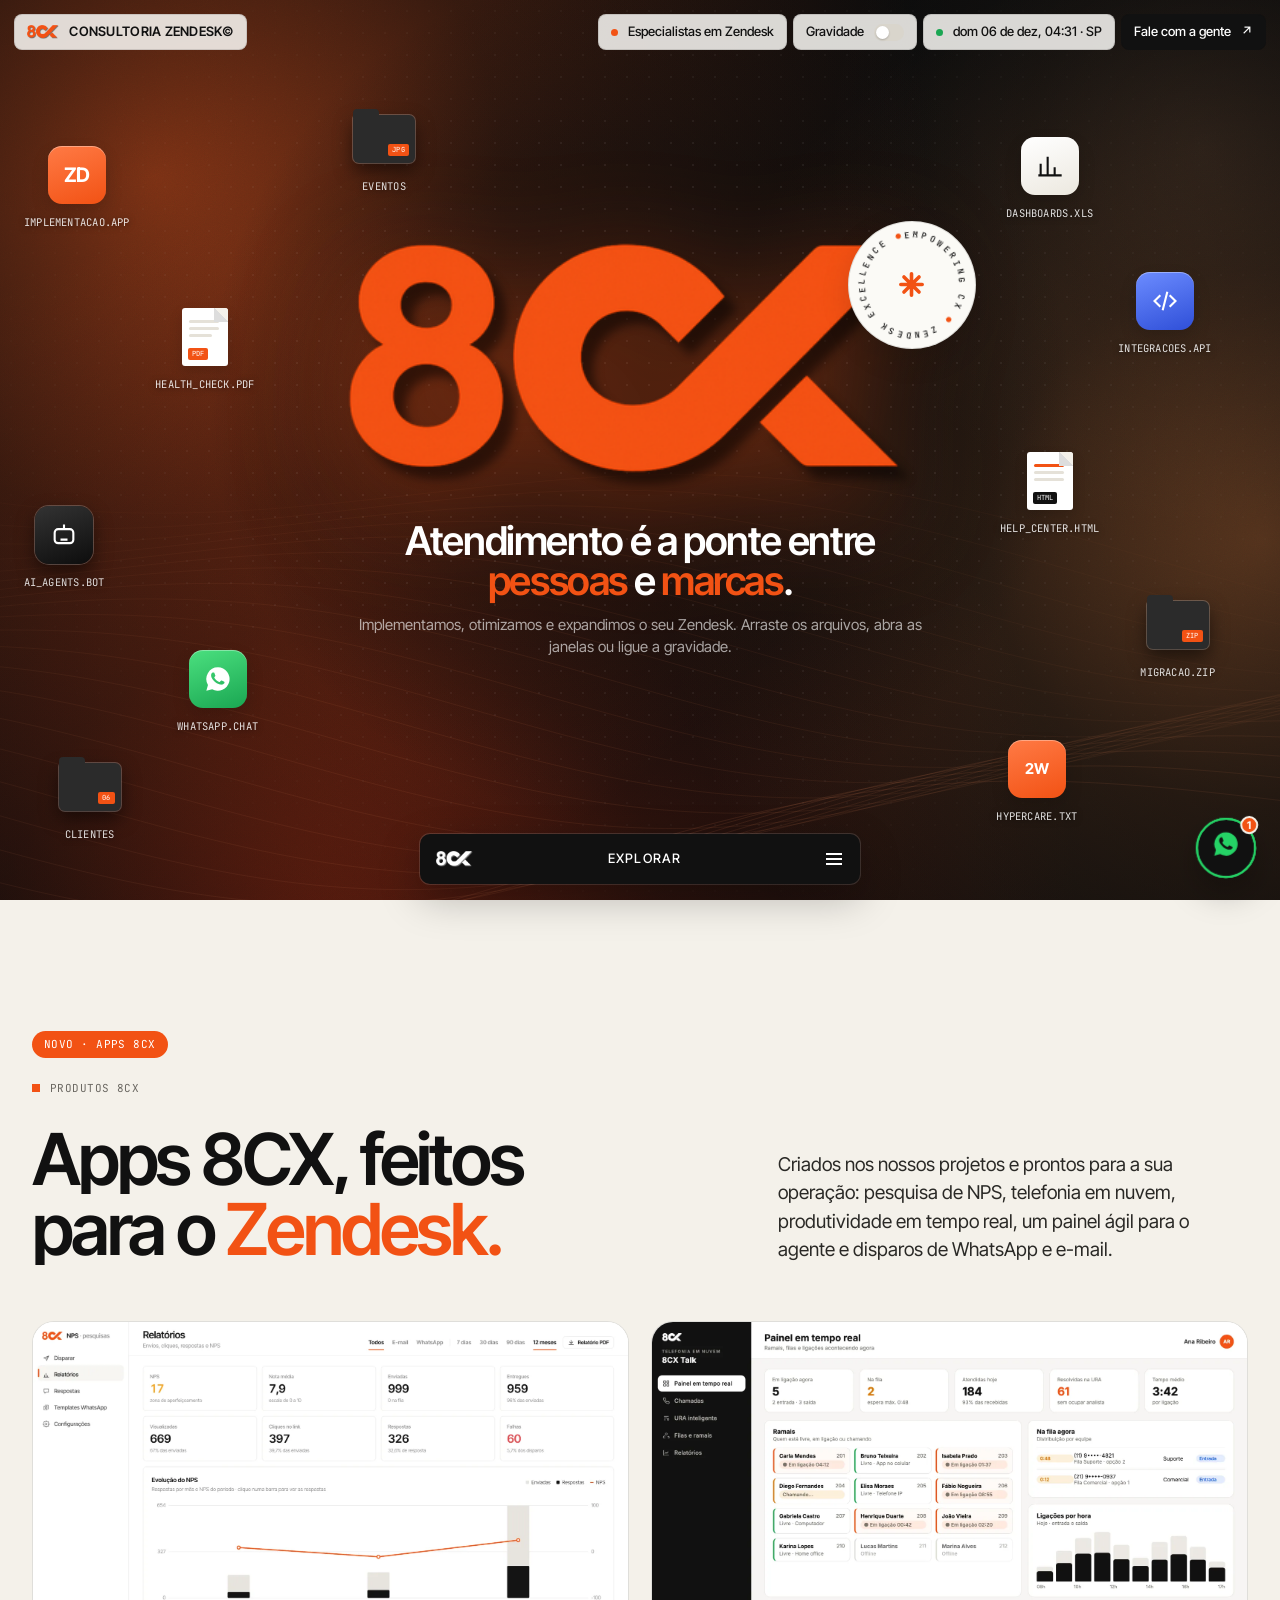
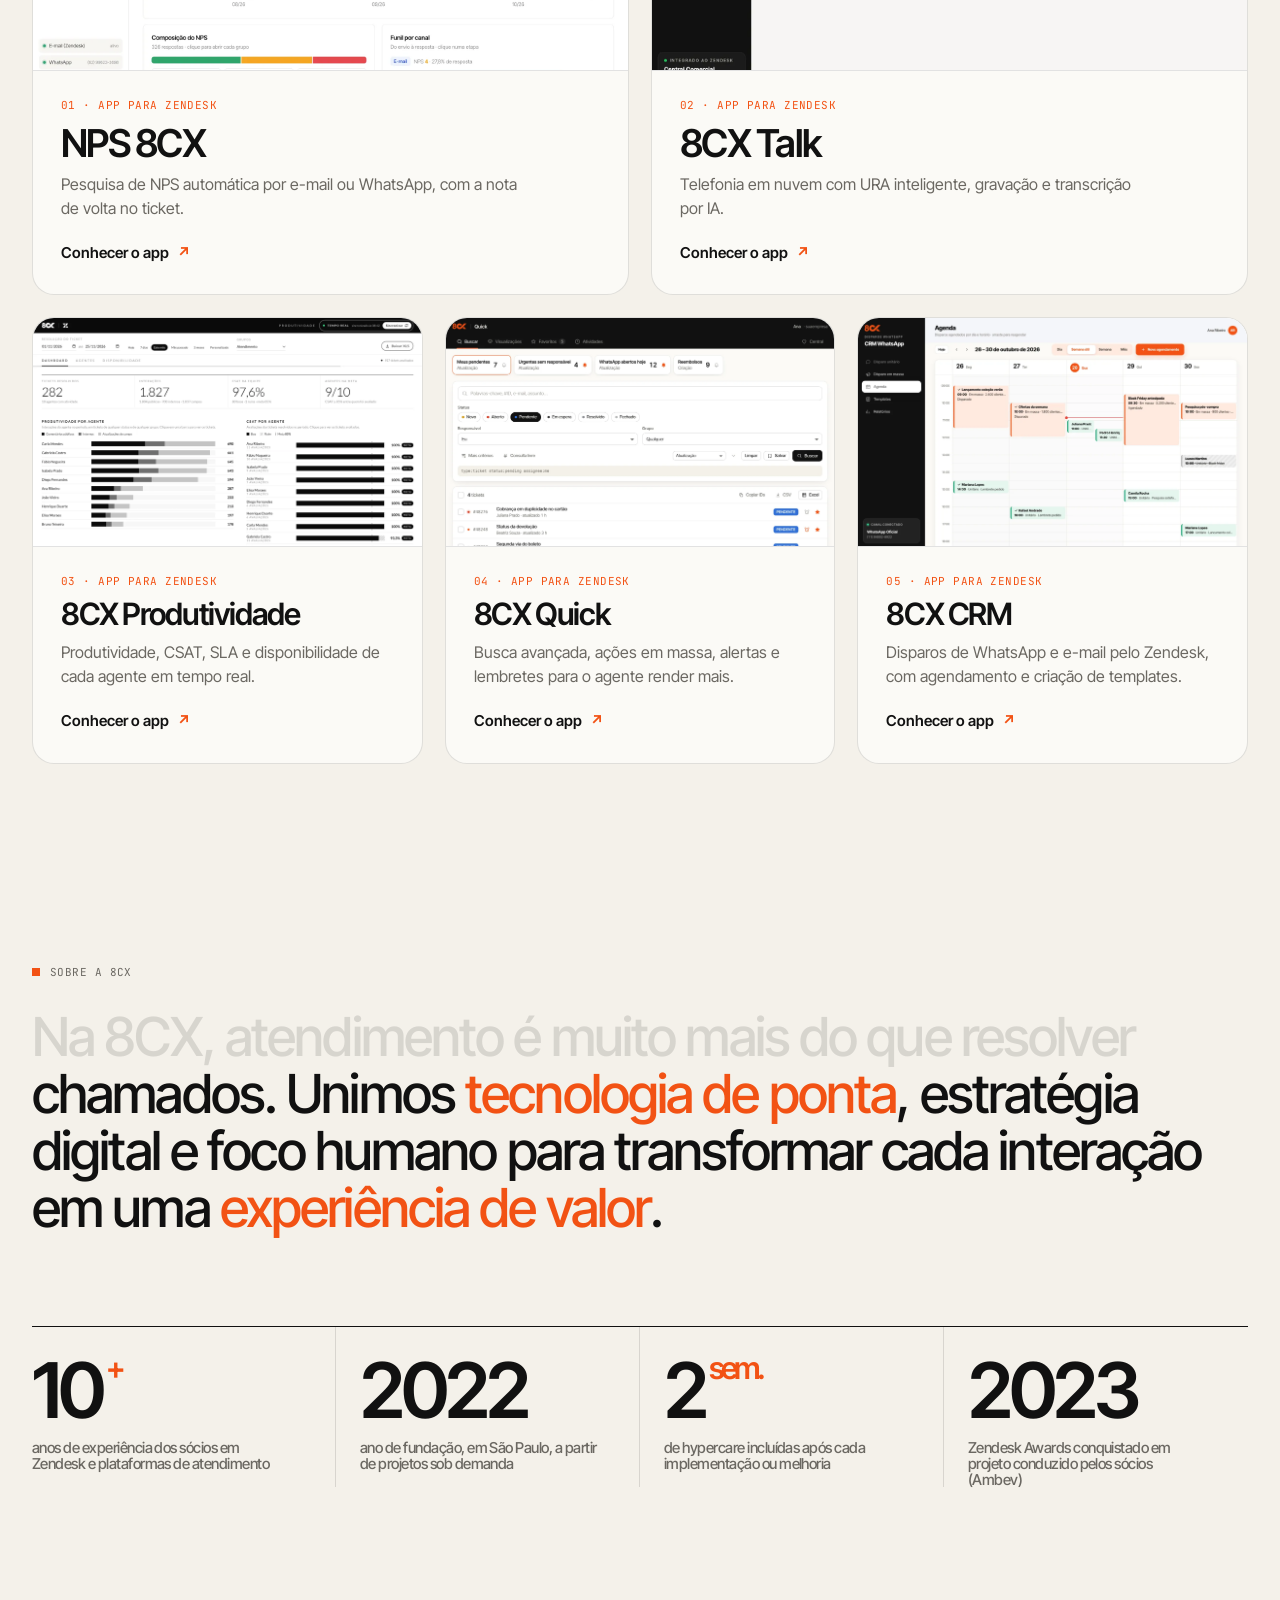
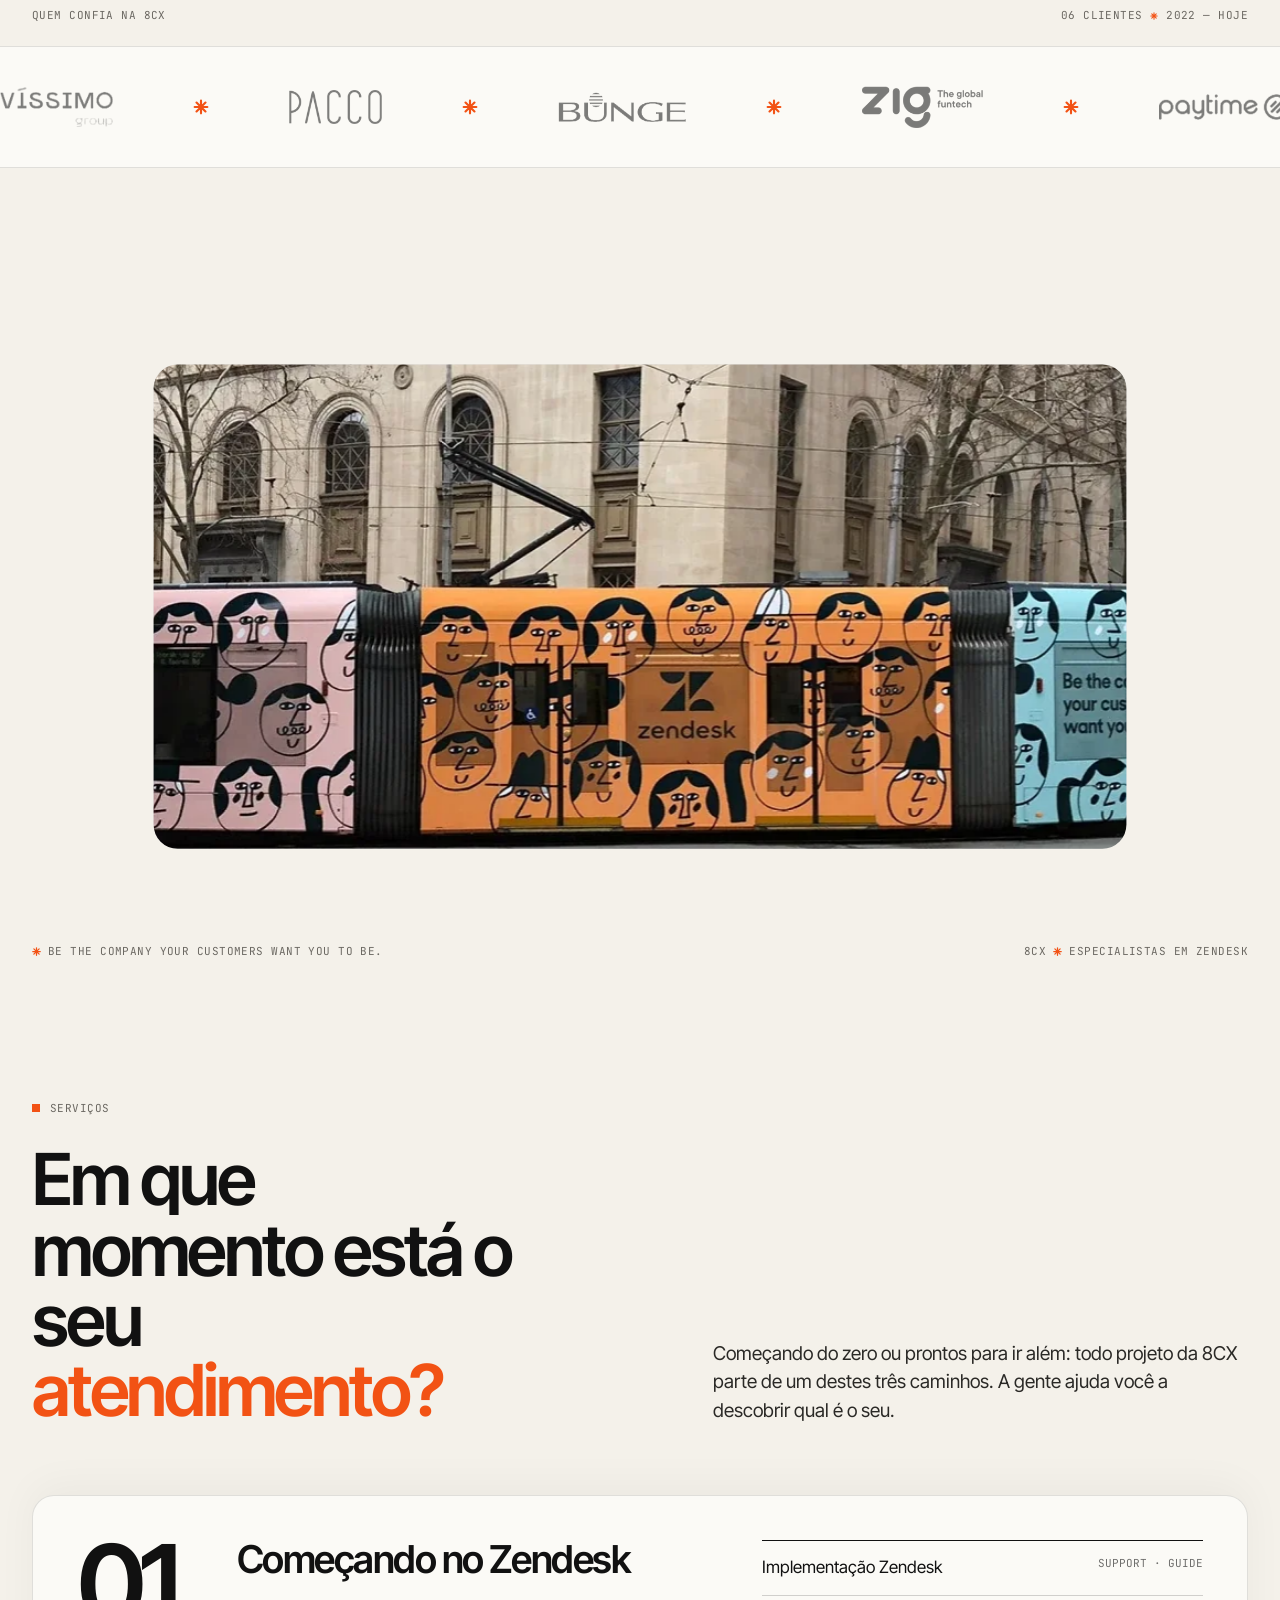
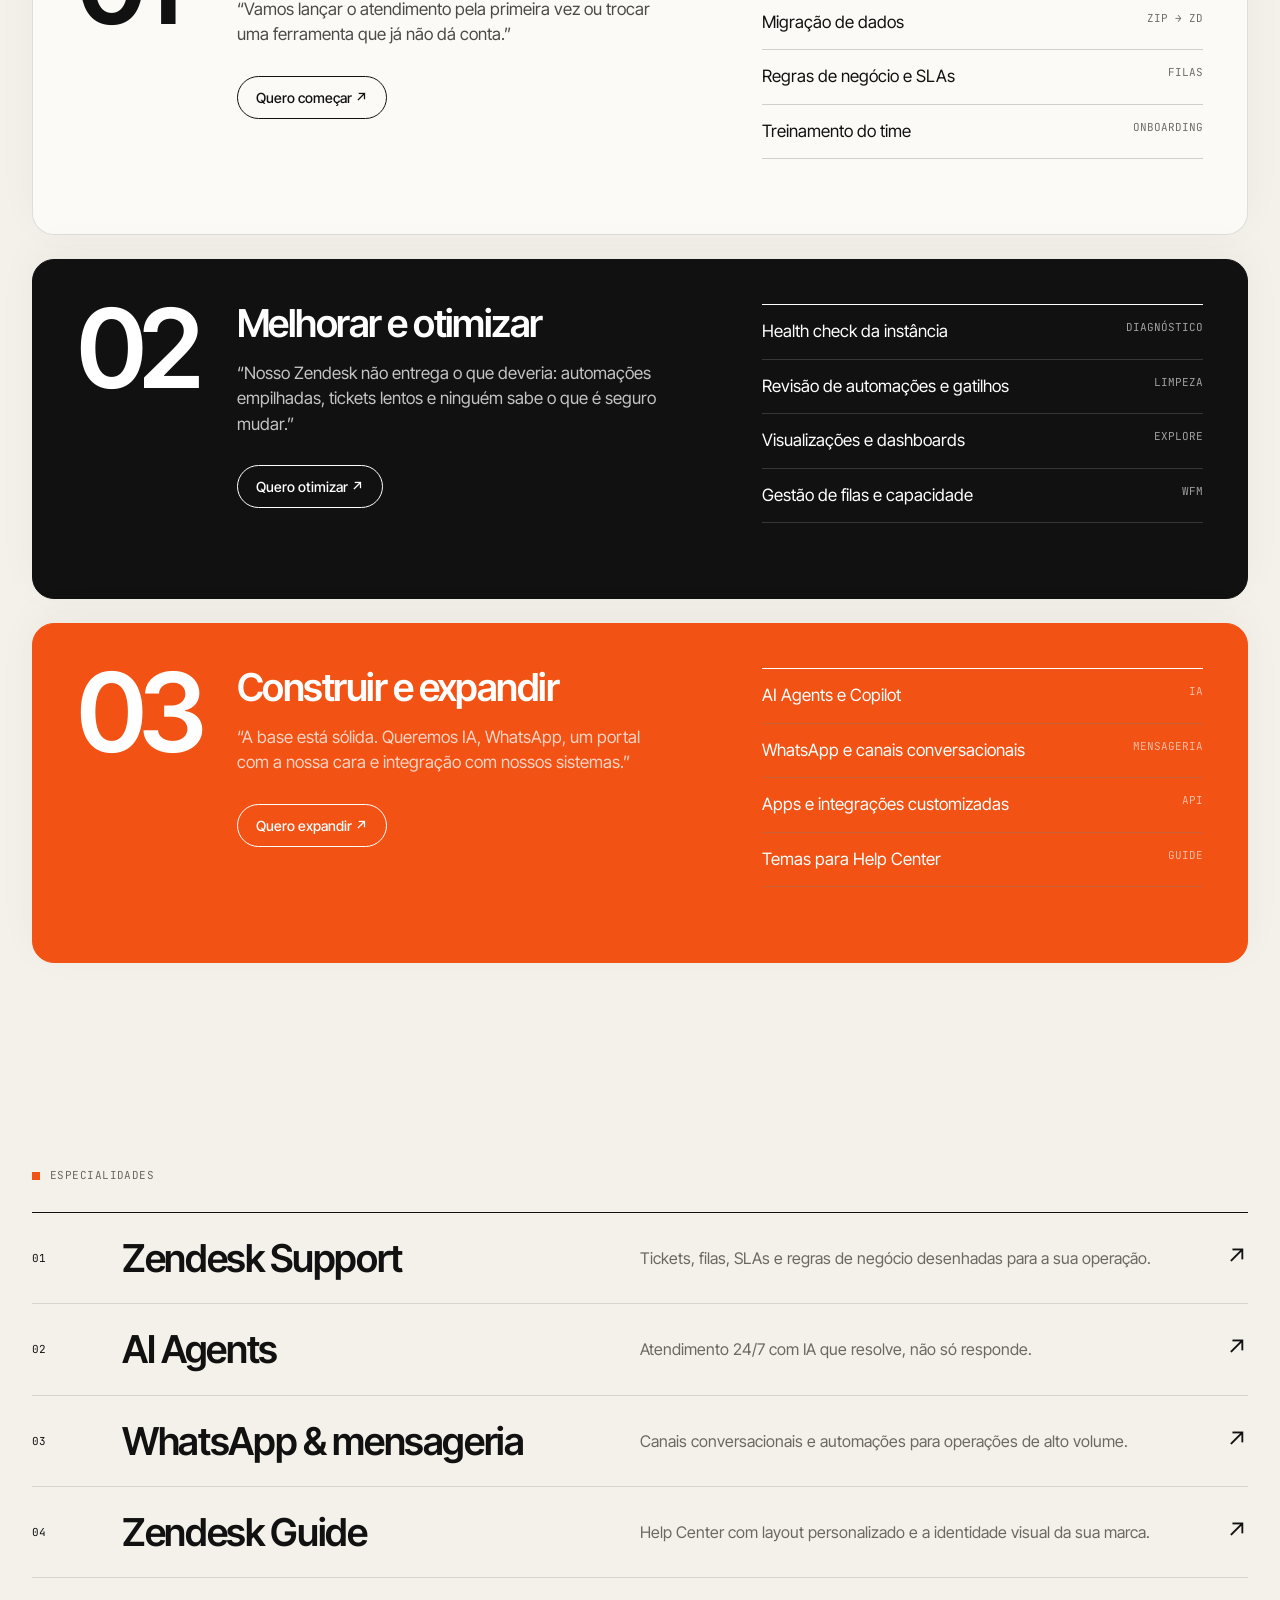
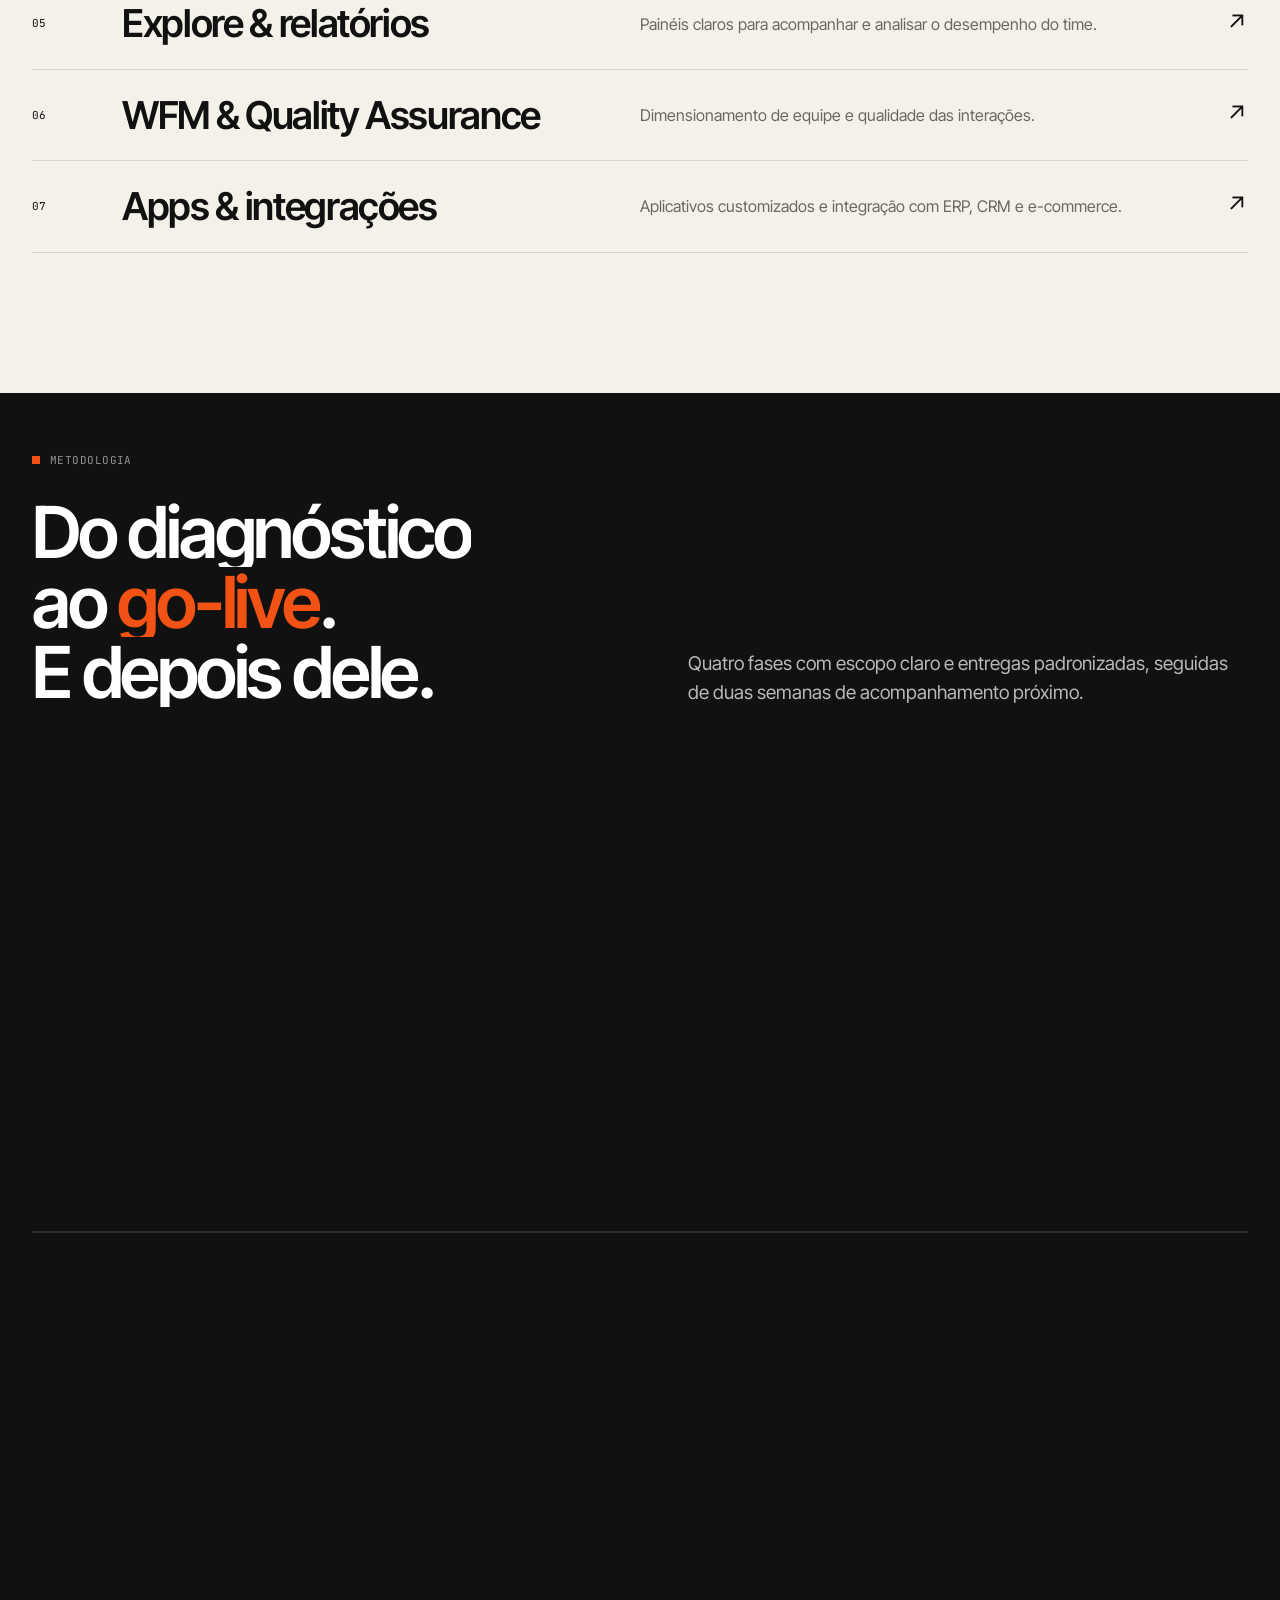
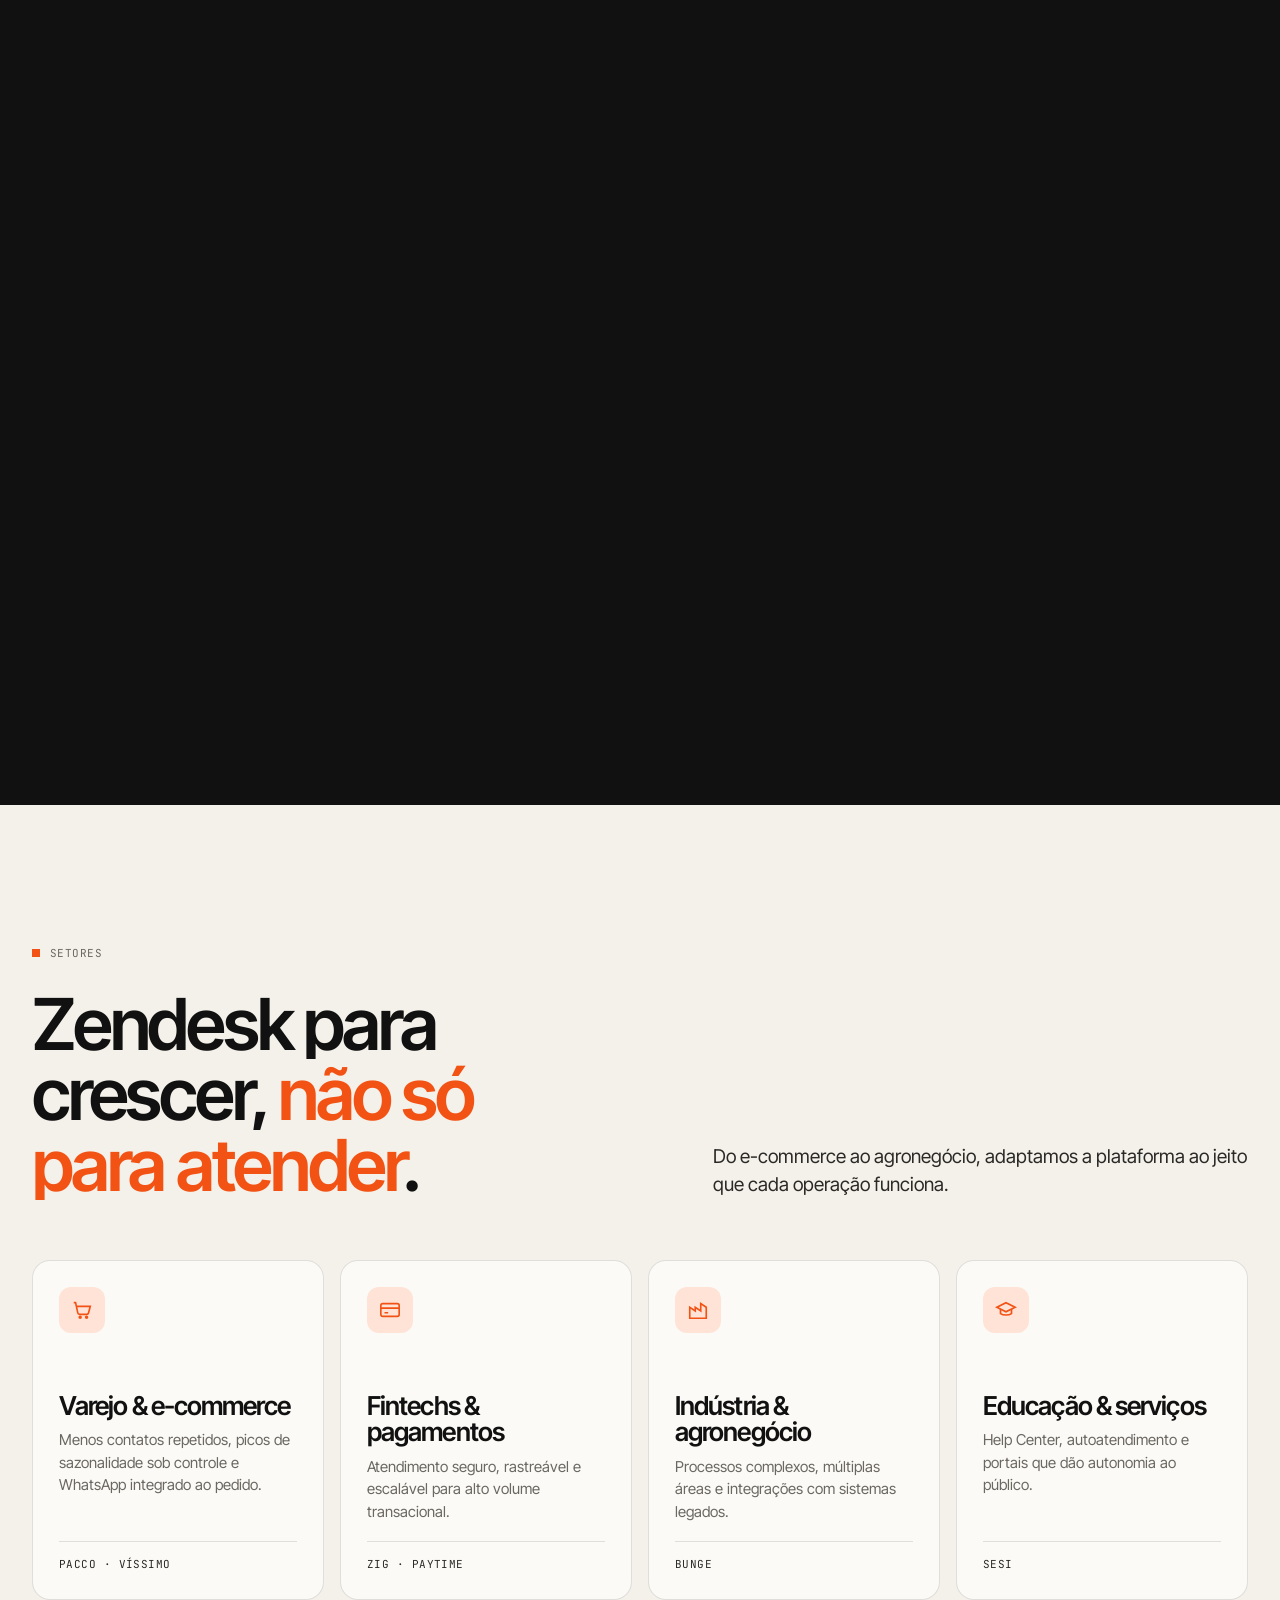
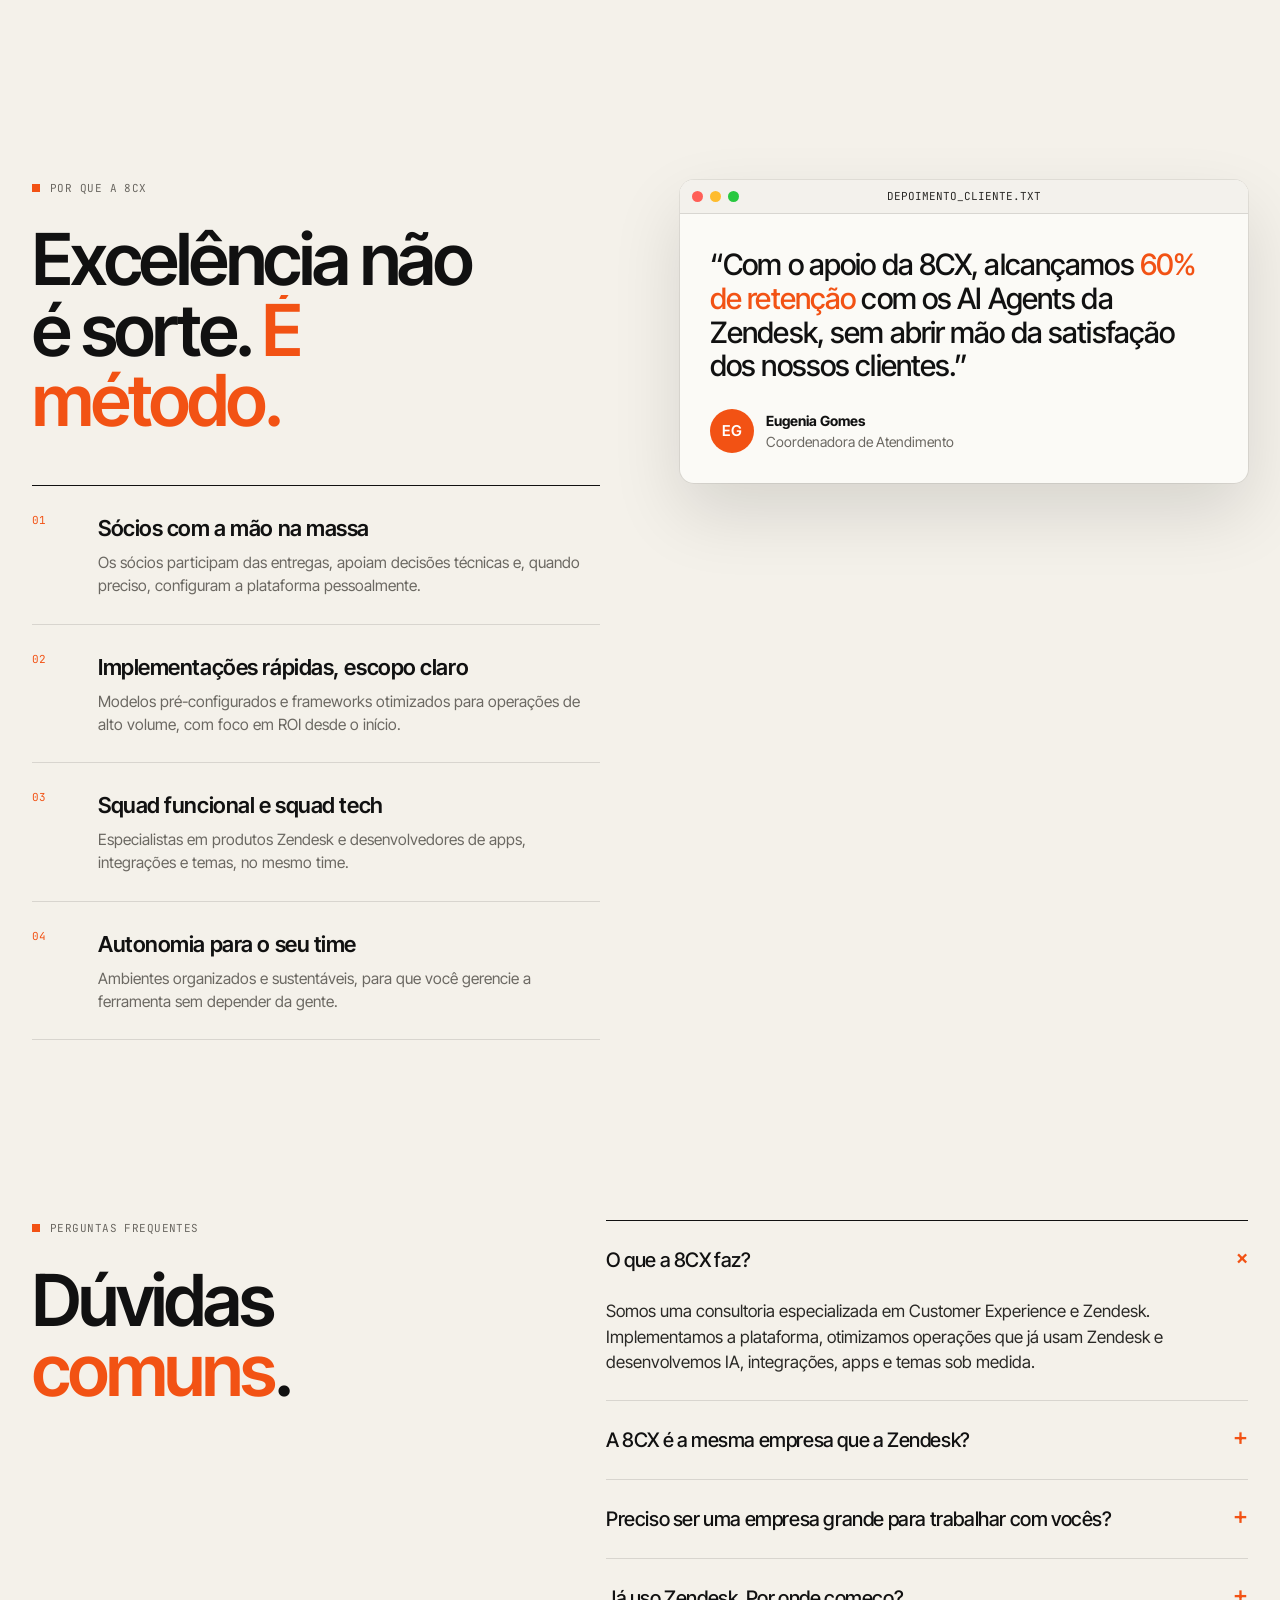
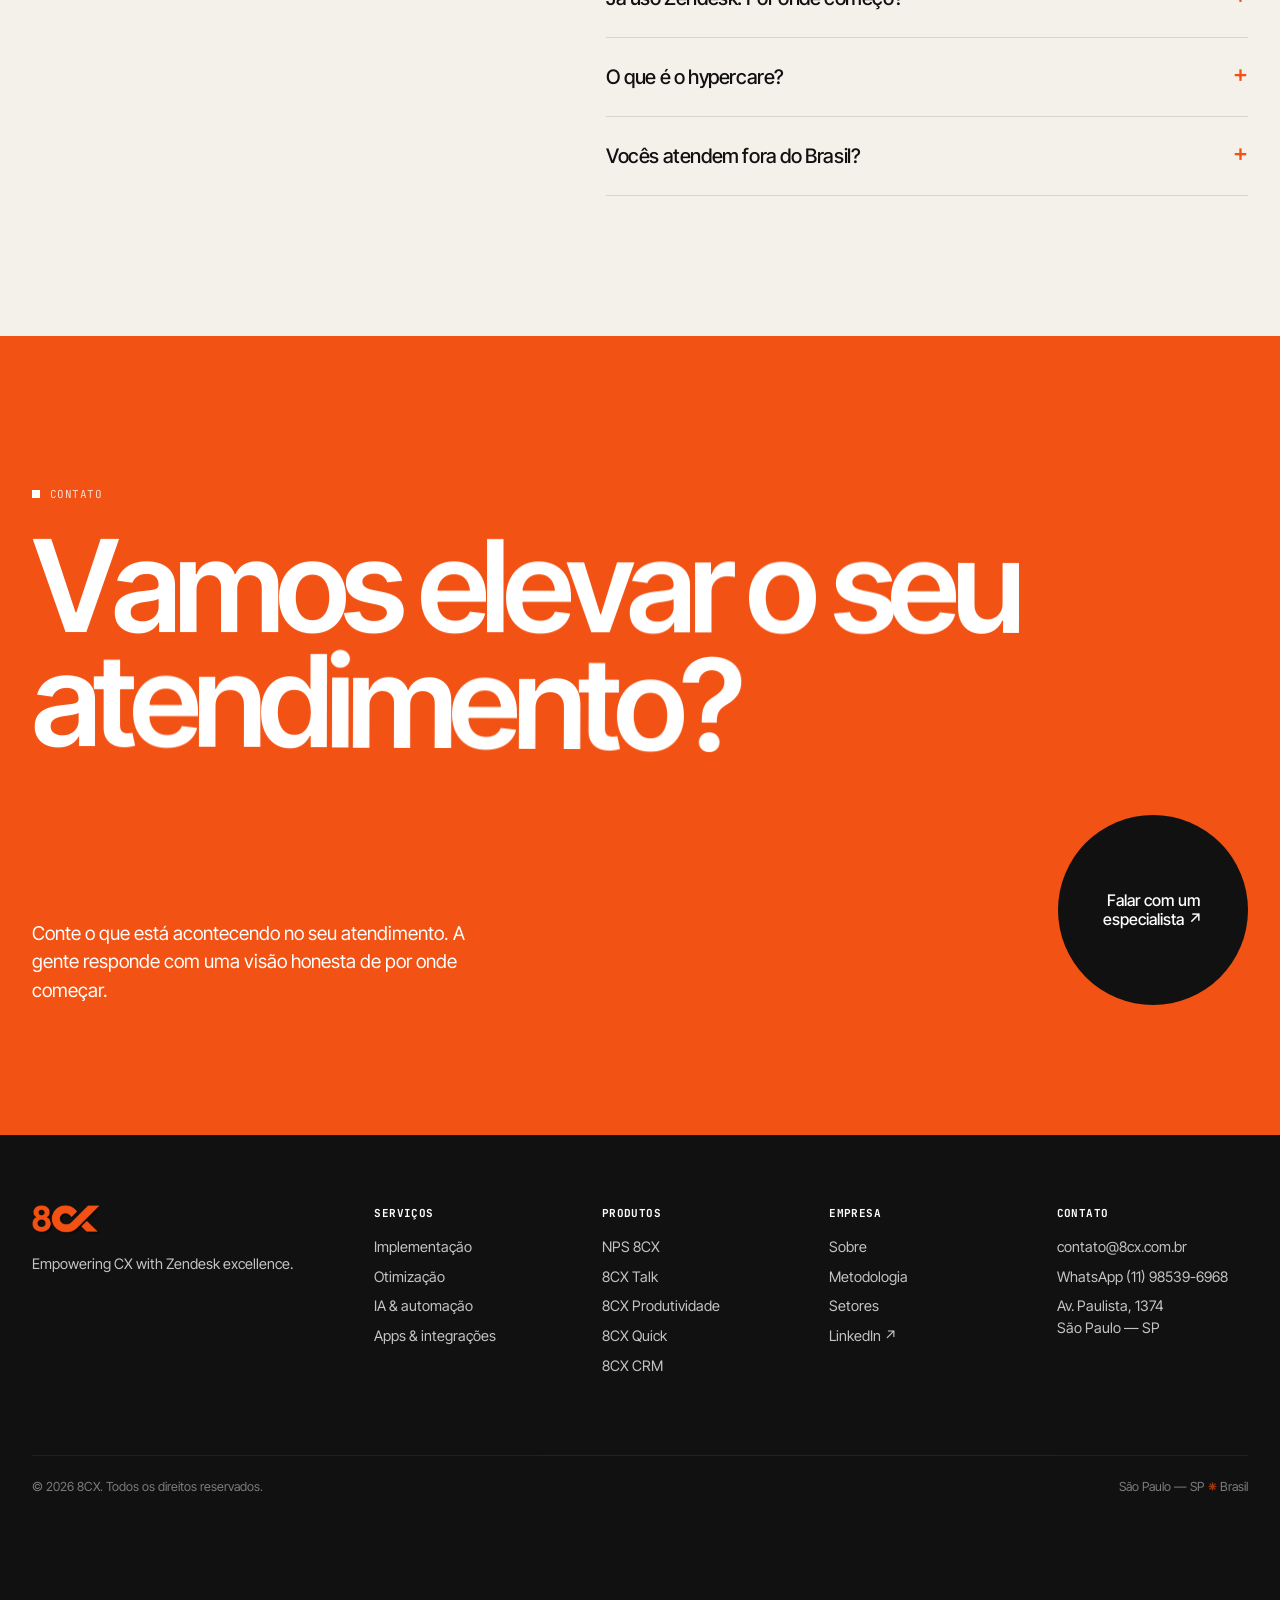
==== commit de249c64: "Vídeo da Zendesk no fundo da capa Player oficial do YouTube (youtube-nocookie), sem som, em loop, am" ====
--- a/index.html
+++ b/index.html
@@ -89,6 +89,10 @@
 
 /* ---------- desktop hero ---------- */
 .desktop{position:relative;height:100vh;min-height:640px;overflow:hidden;background:#0b0b0b;color:#fff}
+#heroVideo{position:absolute;inset:0;z-index:0;pointer-events:none;overflow:hidden;opacity:0;transition:opacity 1.6s ease}
+#heroVideo.on{opacity:1}
+#heroVideo iframe{position:absolute;top:50%;left:50%;width:max(100vw,177.78vh);height:max(100vh,56.25vw);min-width:100%;min-height:100%;transform:translate(-50%,-40%) scale(1.5);border:0;filter:blur(3px) saturate(.85) contrast(1.05)}
+#heroVideo::after{content:"";position:absolute;inset:0;background:radial-gradient(ellipse at 50% 42%,rgba(11,11,11,.72) 0%,rgba(11,11,11,.55) 45%,rgba(11,11,11,.82) 100%),linear-gradient(180deg,rgba(242,82,20,.10),rgba(11,11,11,.35))}
 #heroFx{position:absolute;inset:0;width:100%;height:100%;display:block;pointer-events:none;z-index:0}
 .desktop::before{content:"";position:absolute;inset:0;z-index:1;pointer-events:none;
   background-image:radial-gradient(rgba(255,255,255,.07) 1px,transparent 1px);background-size:22px 22px;
@@ -100,6 +104,9 @@
 .desktop .hero-copy p{color:rgba(255,255,255,.62)}
 .desktop .icon .name{color:rgba(255,255,255,.88);text-shadow:0 1px 6px rgba(0,0,0,.6)}
 .desktop .icon.sel .name{color:#fff;text-shadow:none}
+.desktop .folder,.desktop .folder::before{background:#2b2b2b}
+.desktop .folder{box-shadow:0 0 0 1px rgba(255,255,255,.22),0 8px 18px rgba(0,0,0,.5)}
+.desktop .t-ink{box-shadow:0 0 0 1px rgba(255,255,255,.22),0 8px 18px rgba(0,0,0,.5)}
 .stage{position:absolute;inset:0;display:grid;place-items:center;pointer-events:none;perspective:900px}
 .stage-inner{position:relative;display:flex;flex-direction:column;align-items:center;gap:26px;transform-style:preserve-3d}
 .big-logo{width:min(46vw,620px);filter:drop-shadow(0 30px 60px rgba(242,82,20,.45))}
@@ -497,6 +504,7 @@
 <!-- ================= HERO / DESKTOP ================= -->
 <section class="desktop" id="desktop">
   <canvas id="heroFx" aria-hidden="true"></canvas>
+  <div id="heroVideo" aria-hidden="true"></div>
   <div class="stage">
     <div class="stage-inner" id="stageInner">
       <div class="logo-box">
@@ -1068,7 +1076,8 @@
     v.addColorStop(0,'rgba(11,11,11,0)'); v.addColorStop(1,'rgba(11,11,11,.6)');
     ctx.fillStyle=v; ctx.fillRect(0,0,W,H);
   }
-  function loop(now){ raf=0; if(!run||!vis) return; draw(now); raf=requestAnimationFrame(loop); }
+  var hv=document.getElementById('heroVideo');
+  function loop(now){ raf=0; if(!run||!vis||(hv&&hv.classList.contains('on'))) return; draw(now); raf=requestAnimationFrame(loop); }
   function start(){ if(!raf&&run&&vis&&!reduce) raf=requestAnimationFrame(loop); }
   size(); draw(performance.now()+8000);
   window.addEventListener('resize',function(){ size(); draw(performance.now()); },{passive:true});
@@ -1078,5 +1087,24 @@
   start();
 })();
 </script>
+<script>
+/* capa: vídeo da Zendesk no fundo (player oficial do YouTube, sem som). A animação fica por baixo como reserva. */
+(function(){
+  if(matchMedia('(prefers-reduced-motion:reduce)').matches) return;
+  var box=document.getElementById('heroVideo'); if(!box) return;
+  var ID='qyPn9aT2_ec';
+  window.onYouTubeIframeAPIReady=function(){
+    new YT.Player(box.appendChild(document.createElement('div')),{
+      host:'https://www.youtube-nocookie.com', videoId:ID, width:'100%', height:'100%',
+      playerVars:{autoplay:1,mute:1,loop:1,playlist:ID,controls:0,disablekb:1,fs:0,rel:0,iv_load_policy:3,playsinline:1,modestbranding:1,cc_load_policy:0,hl:'en',start:4},
+      events:{
+        onReady:function(e){ e.target.mute(); try{ e.target.unloadModule('captions'); e.target.unloadModule('cc'); }catch(x){} e.target.playVideo(); },
+        onStateChange:function(e){ if(e.data===1) box.classList.add('on'); if(e.data===0){ e.target.seekTo(4); e.target.playVideo(); } }
+      }
+    });
+  };
+  var t=document.createElement('script'); t.src='https://www.youtube.com/iframe_api'; t.async=true; document.head.appendChild(t);
+})();
+</script>
 </body>
 </html>
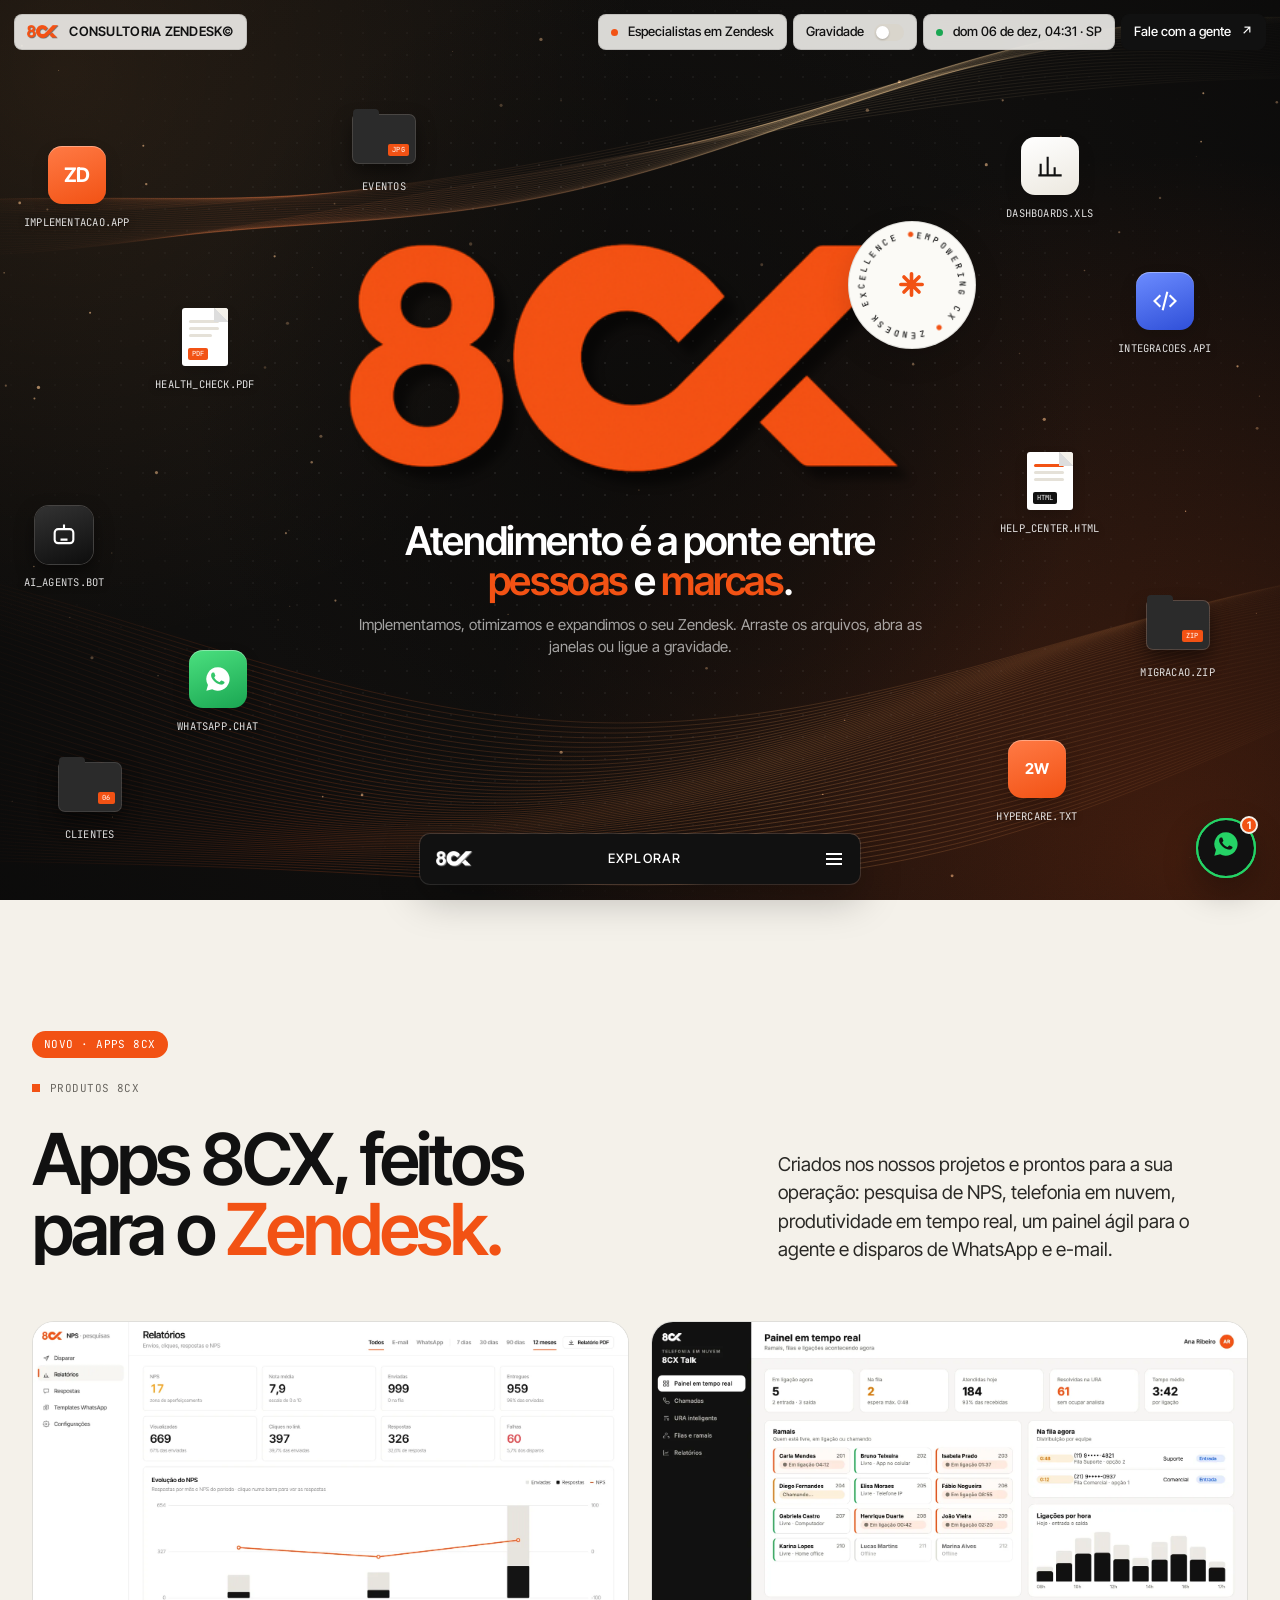
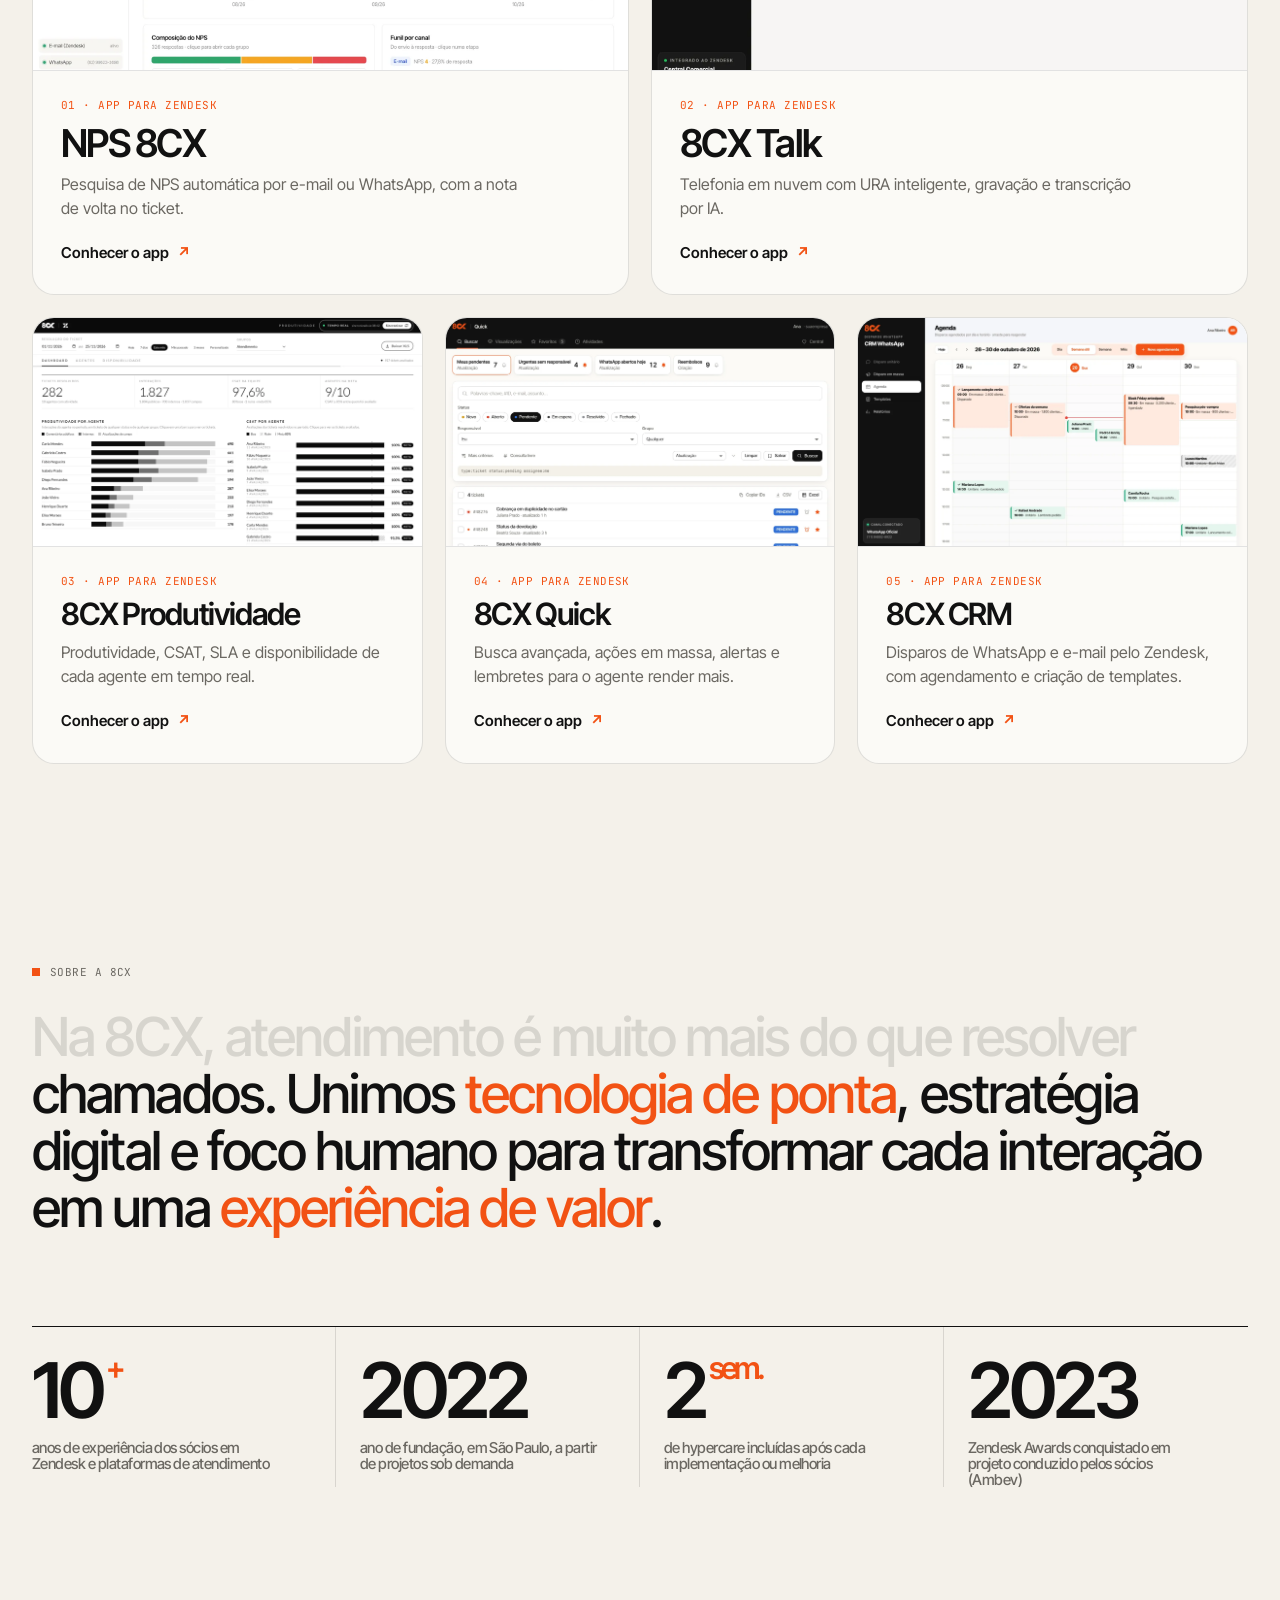
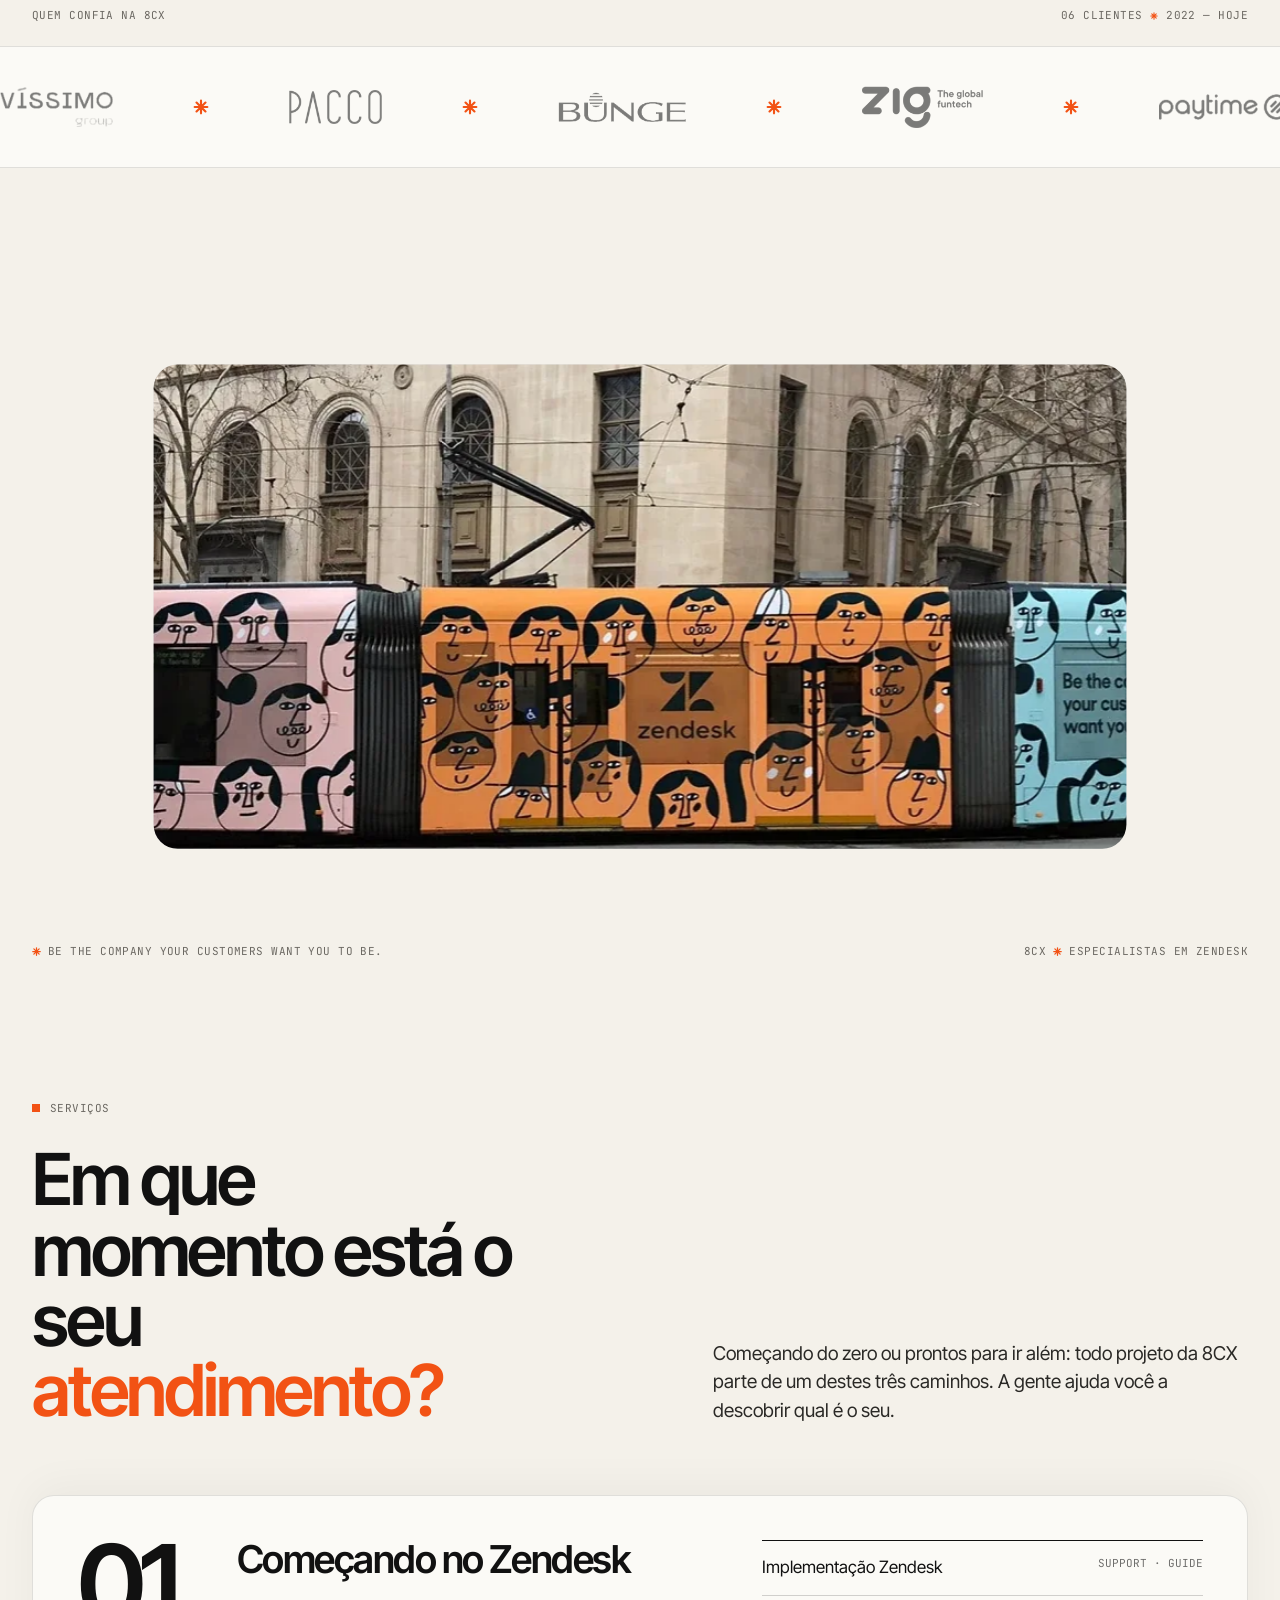
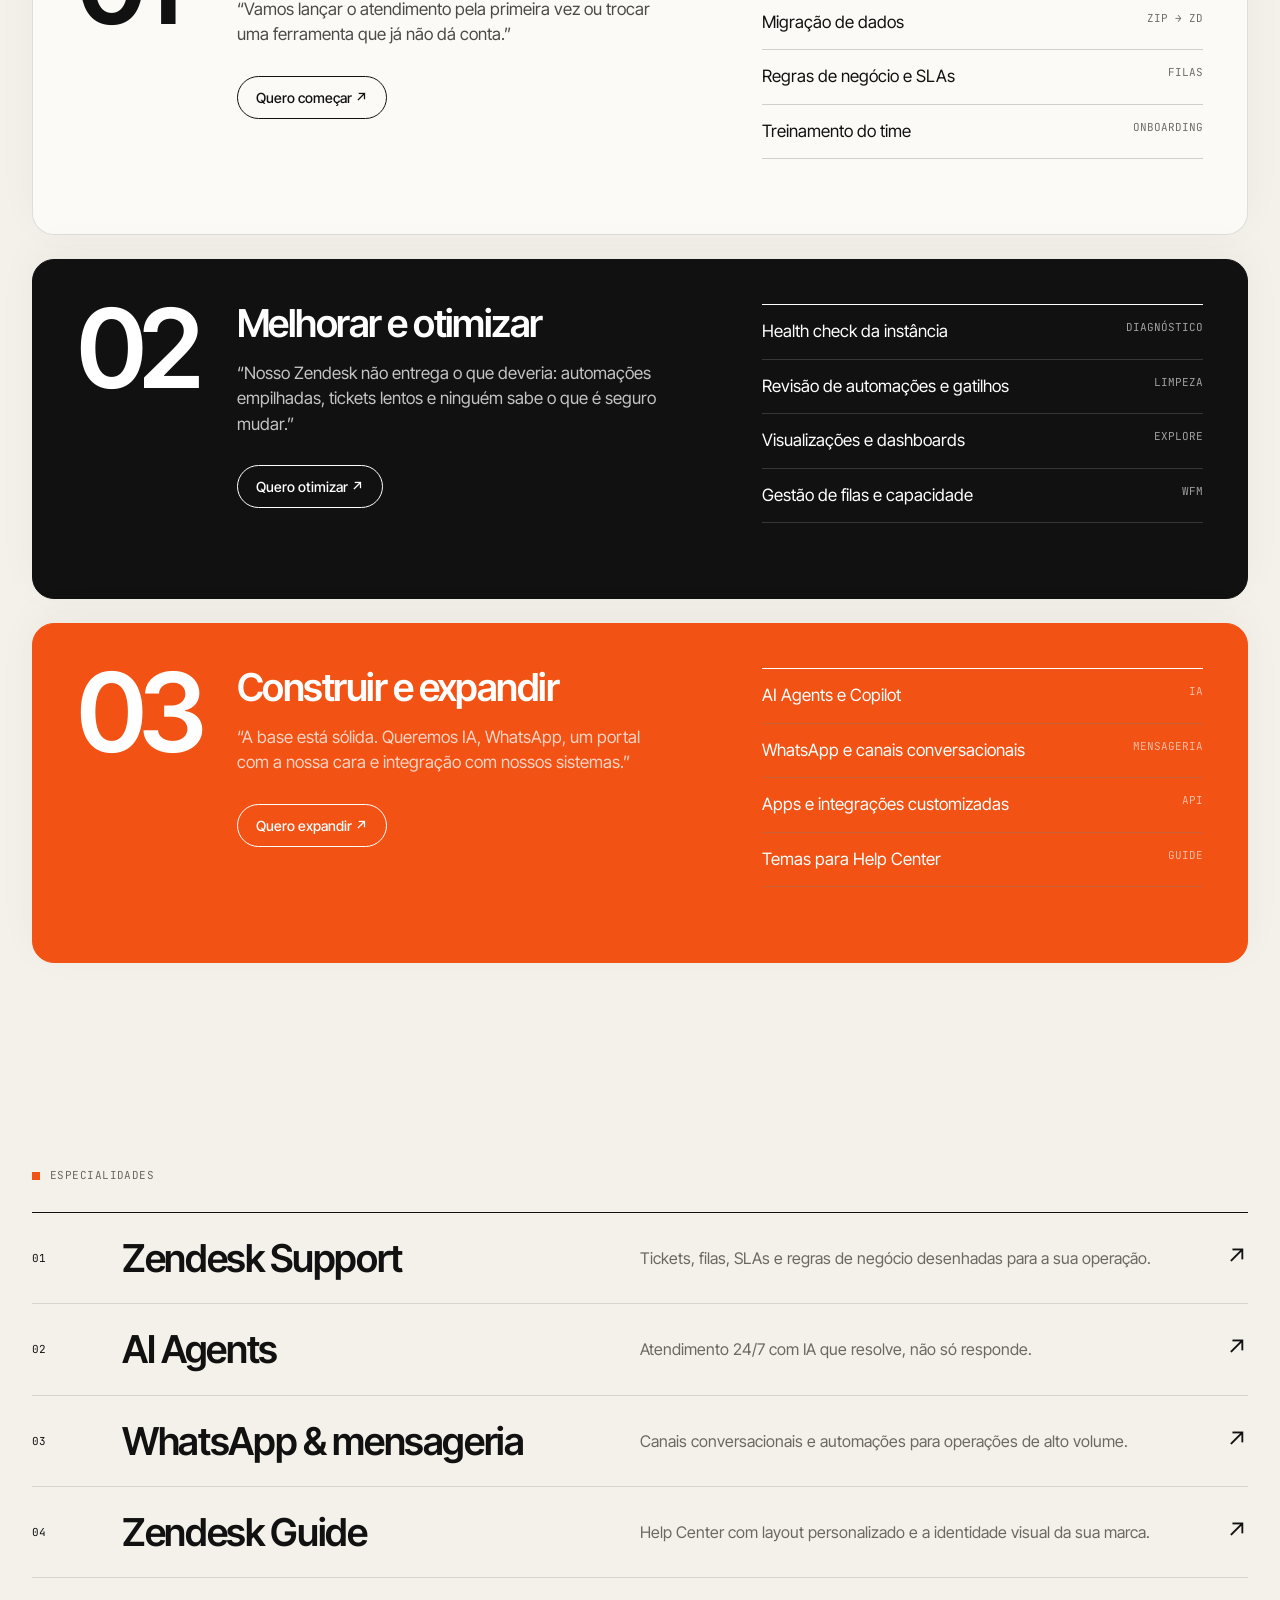
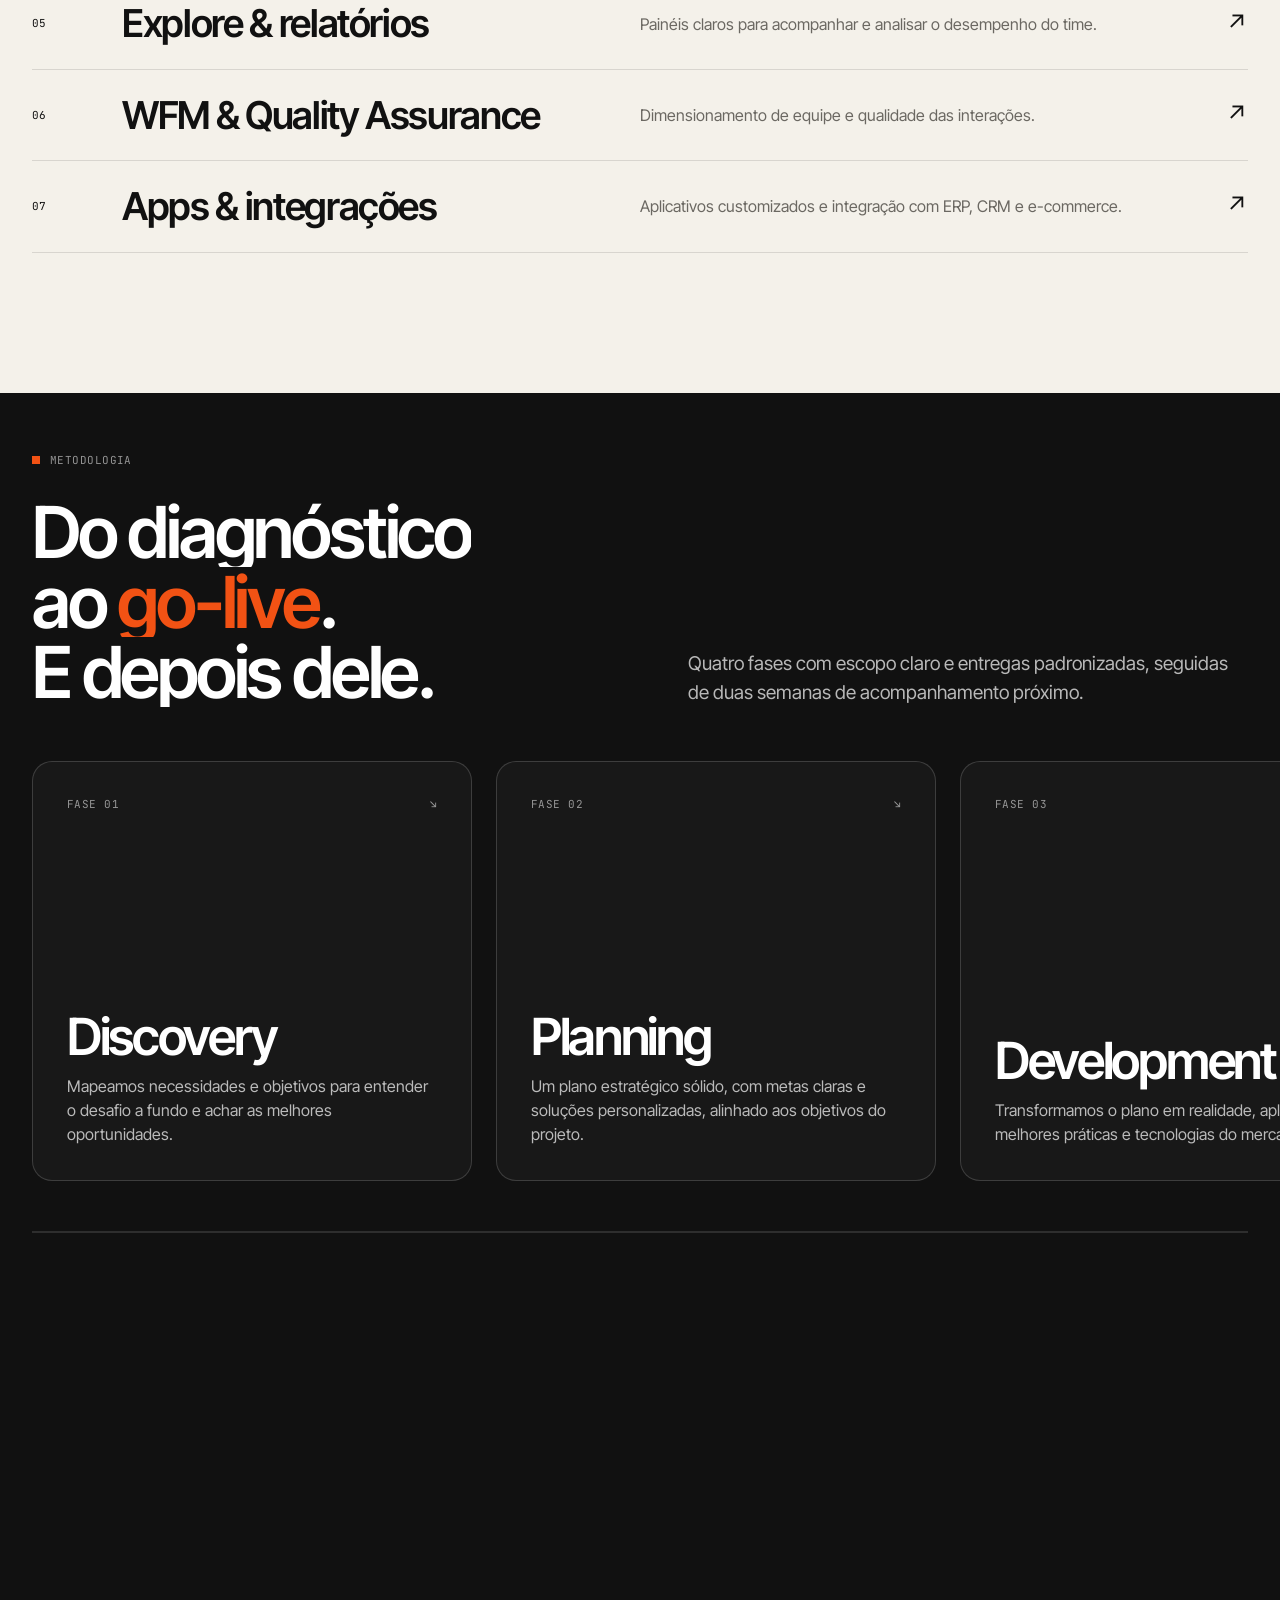
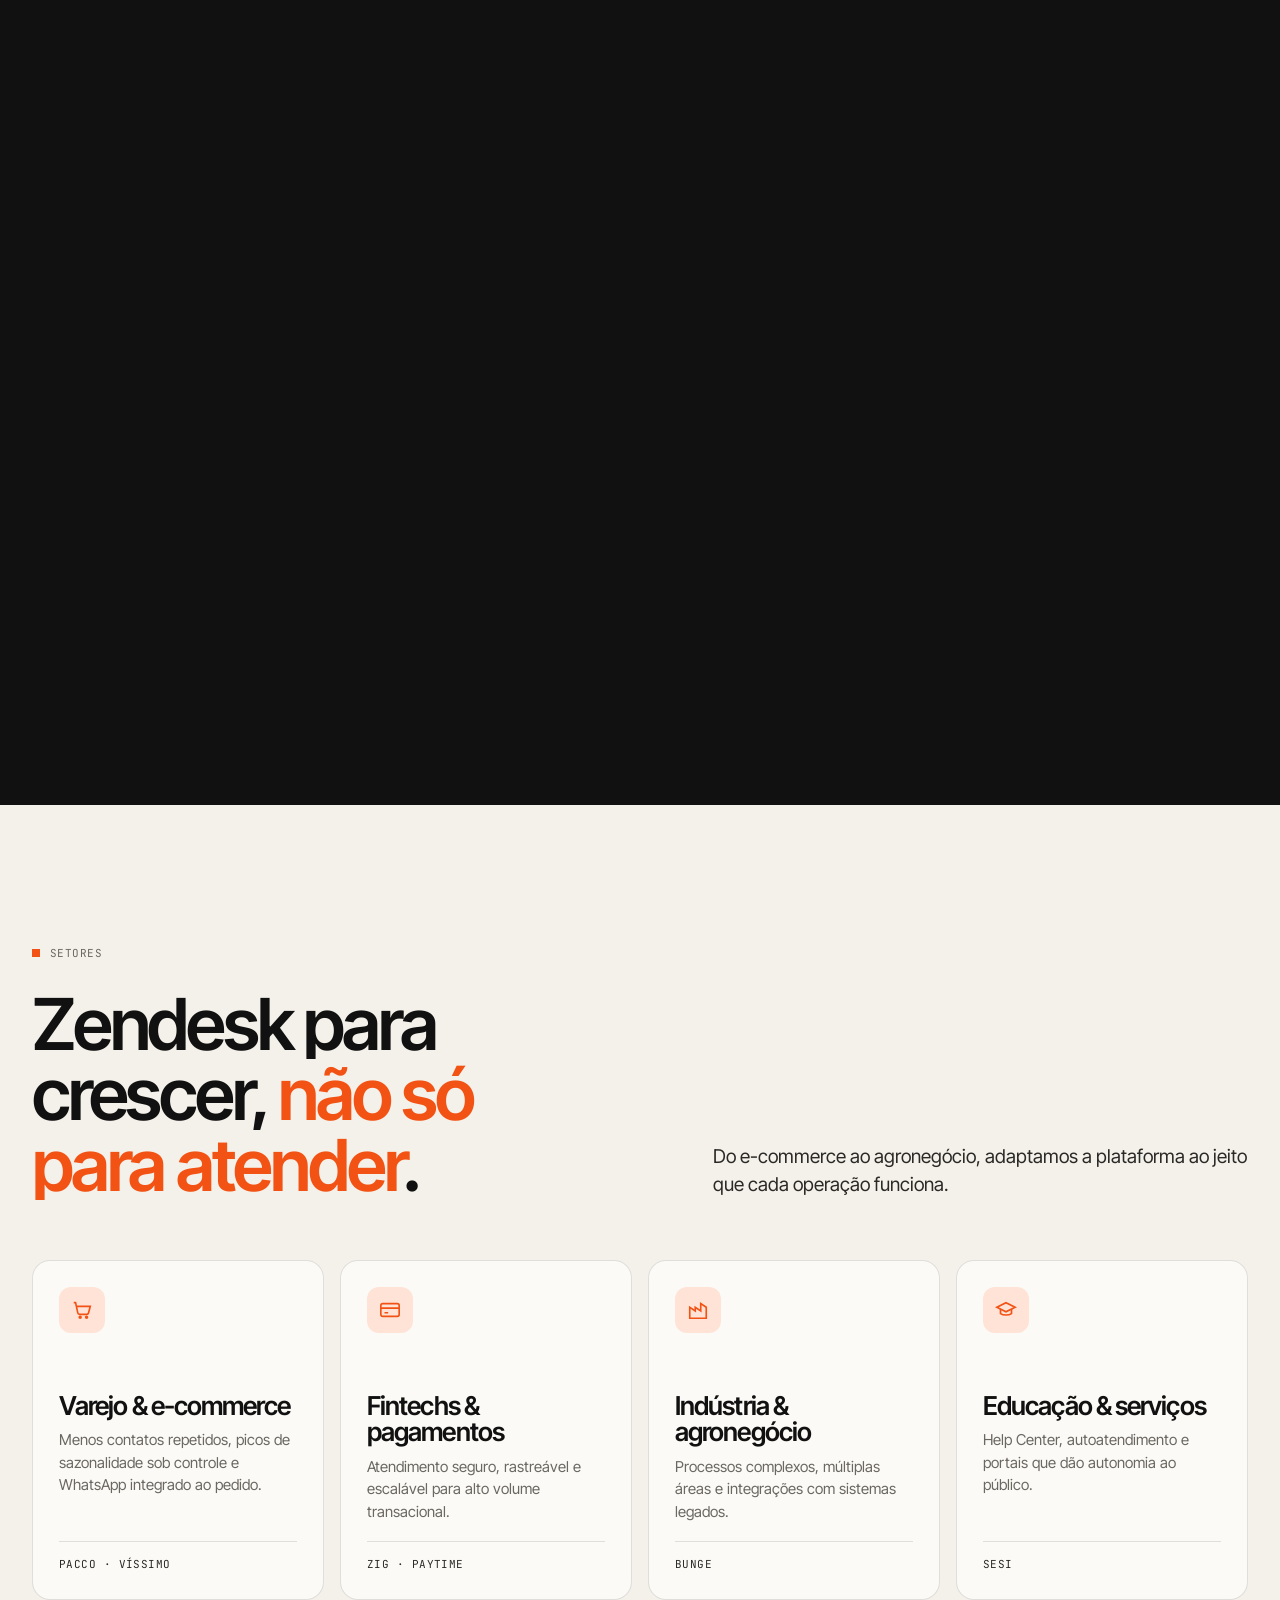
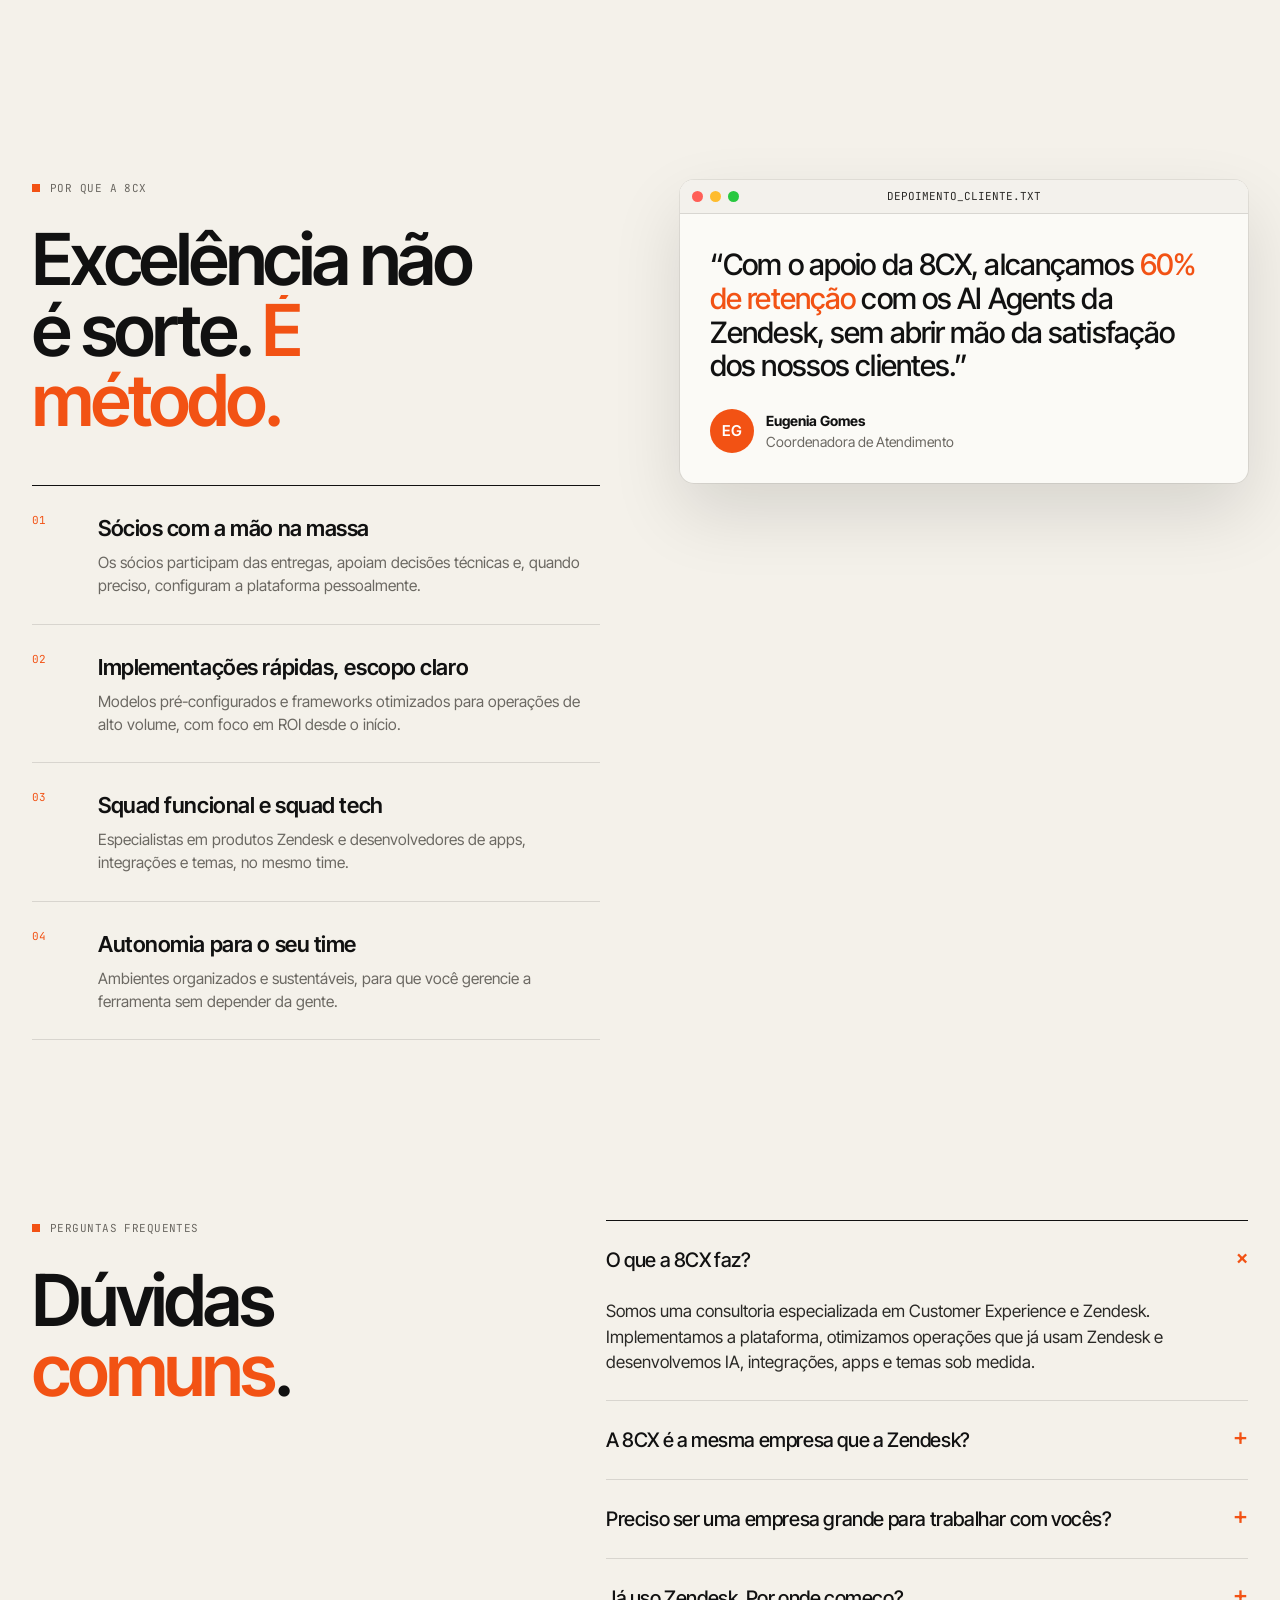
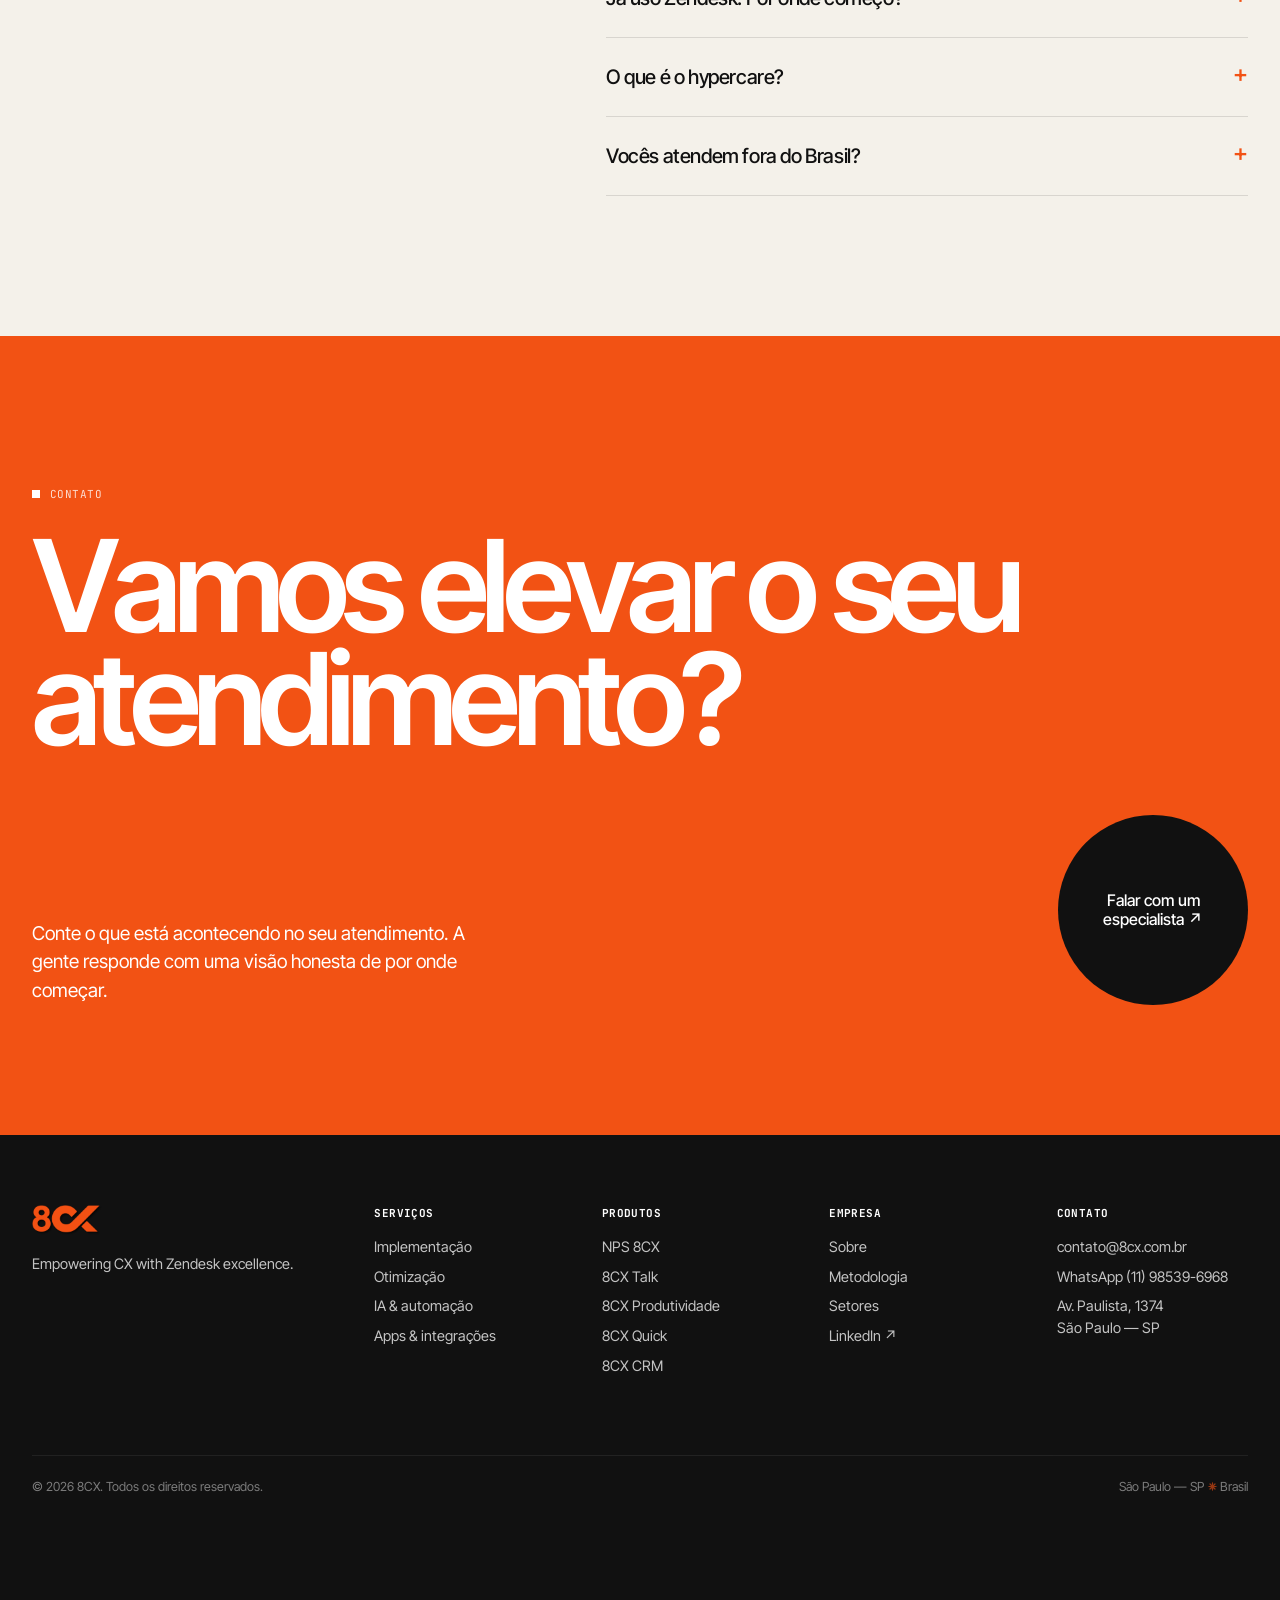
==== commit 1d9f20cb: "Capa: tira o vídeo e a sombra do logo, fitas de seda animadas Remove o player do YouTube. Fundo escu" ====
--- a/index.html
+++ b/index.html
@@ -89,10 +89,6 @@
 
 /* ---------- desktop hero ---------- */
 .desktop{position:relative;height:100vh;min-height:640px;overflow:hidden;background:#0b0b0b;color:#fff}
-#heroVideo{position:absolute;inset:0;z-index:0;pointer-events:none;overflow:hidden;opacity:0;transition:opacity 1.6s ease}
-#heroVideo.on{opacity:1}
-#heroVideo iframe{position:absolute;top:50%;left:50%;width:max(100vw,177.78vh);height:max(100vh,56.25vw);min-width:100%;min-height:100%;transform:translate(-50%,-40%) scale(1.5);border:0;filter:blur(3px) saturate(.85) contrast(1.05)}
-#heroVideo::after{content:"";position:absolute;inset:0;background:radial-gradient(ellipse at 50% 42%,rgba(11,11,11,.72) 0%,rgba(11,11,11,.55) 45%,rgba(11,11,11,.82) 100%),linear-gradient(180deg,rgba(242,82,20,.10),rgba(11,11,11,.35))}
 #heroFx{position:absolute;inset:0;width:100%;height:100%;display:block;pointer-events:none;z-index:0}
 .desktop::before{content:"";position:absolute;inset:0;z-index:1;pointer-events:none;
   background-image:radial-gradient(rgba(255,255,255,.07) 1px,transparent 1px);background-size:22px 22px;
@@ -109,7 +105,7 @@
 .desktop .t-ink{box-shadow:0 0 0 1px rgba(255,255,255,.22),0 8px 18px rgba(0,0,0,.5)}
 .stage{position:absolute;inset:0;display:grid;place-items:center;pointer-events:none;perspective:900px}
 .stage-inner{position:relative;display:flex;flex-direction:column;align-items:center;gap:26px;transform-style:preserve-3d}
-.big-logo{width:min(46vw,620px);filter:drop-shadow(0 30px 60px rgba(242,82,20,.45))}
+.big-logo{width:min(46vw,620px)}
 .logo-box{position:relative}
 .ring{position:absolute;width:clamp(96px,10vw,150px);height:clamp(96px,10vw,150px);top:-8%;right:-7%;background:var(--paper);border-radius:50%;box-shadow:0 10px 30px rgba(0,0,0,.12);border:1px solid var(--line);overflow:hidden}
 .ring .ring-svg{position:absolute;inset:0;width:100%;height:100%;display:block}
@@ -504,7 +500,6 @@
 <!-- ================= HERO / DESKTOP ================= -->
 <section class="desktop" id="desktop">
   <canvas id="heroFx" aria-hidden="true"></canvas>
-  <div id="heroVideo" aria-hidden="true"></div>
   <div class="stage">
     <div class="stage-inner" id="stageInner">
       <div class="logo-box">
@@ -1027,59 +1022,75 @@
 }});
 </script>
 <script>
-/* capa: aurora laranja animada em canvas (sem vídeo, sem dependências) */
+/* capa: fitas de seda em laranja e dourado + poeira dourada, em canvas (sem dependências) */
 (function(){
   var c=document.getElementById('heroFx'); if(!c||!c.getContext) return;
   var ctx=c.getContext('2d'), sec=document.getElementById('desktop');
   var reduce=matchMedia('(prefers-reduced-motion:reduce)').matches;
-  var W=0,H=0,S=1,run=true,vis=true,raf=0,mx=.5,my=.45,tmx=.5,tmy=.45,t0=performance.now();
-  var blobs=[
-    {c:[242,82,20],  a:.62,r:.58,x:.08,y:.12,ax:.10,ay:.10,sx:.00011,sy:.00017,p:0},
-    {c:[255,138,61], a:.42,r:.46,x:.94,y:.70,ax:.08,ay:.14,sx:.00014,sy:.00009,p:2},
-    {c:[150,30,4],   a:.70,r:.62,x:.50,y:1.08,ax:.26,ay:.06,sx:.00008,sy:.00013,p:4},
-    {c:[255,190,140],a:.10,r:.28,x:.86,y:.16,ax:.08,ay:.08,sx:.00019,sy:.00012,p:1}
+  var W=0,H=0,S=1,run=true,vis=true,raf=0,last=0,mx=.5,my=.5,tmx=.5,tmy=.5,t0=performance.now(),dust=[];
+  var RIB=[
+    {y:.74,amp:.14,f:.0019,sp:.00016,tw:.9, lines:56,spread:.30,c1:[242,82,20], c2:[255,170,90], a:.16,p:0},
+    {y:.16,amp:.10,f:.0024,sp:-.00012,tw:1.3,lines:40,spread:.20,c1:[255,120,60],c2:[255,210,150],a:.10,p:2.1}
   ];
-  function size(){ var r=sec.getBoundingClientRect(); S=Math.min(window.devicePixelRatio||1,1.5); W=r.width; H=r.height; c.width=Math.round(W*S); c.height=Math.round(H*S); ctx.setTransform(S,0,0,S,0,0); }
+  function size(){
+    var r=sec.getBoundingClientRect(); S=Math.min(window.devicePixelRatio||1,1.5); W=r.width; H=r.height;
+    c.width=Math.round(W*S); c.height=Math.round(H*S); ctx.setTransform(S,0,0,S,0,0);
+    var n=W<700?40:90; dust=[];
+    for(var i=0;i<n;i++) dust.push({x:Math.random()*W,y:Math.random()*H,r:Math.random()*1.4+.3,v:Math.random()*.18+.04,ph:Math.random()*6.28,dr:(Math.random()-.5)*.12});
+  }
+  function grad(r,x0,x1,al){
+    var g=ctx.createLinearGradient(x0,0,x1,0);
+    g.addColorStop(0,'rgba('+r.c1+',0)'); g.addColorStop(.25,'rgba('+r.c1+','+al+')');
+    g.addColorStop(.6,'rgba('+r.c2+','+(al*1.25)+')'); g.addColorStop(1,'rgba('+r.c2+',0)');
+    return g;
+  }
   function draw(now){
-    var t=now-t0; mx+=(tmx-mx)*.03; my+=(tmy-my)*.03;
-    ctx.globalCompositeOperation='source-over'; ctx.fillStyle='#0b0b0b'; ctx.fillRect(0,0,W,H);
-    ctx.globalCompositeOperation='lighter';
-    var m=Math.max(W,H);
-    for(var i=0;i<blobs.length;i++){
-      var b=blobs[i];
-      var x=(b.x+Math.sin(t*b.sx+b.p)*b.ax+(mx-.5)*.08*(i%2?1:-1))*W;
-      var y=(b.y+Math.cos(t*b.sy+b.p)*b.ay+(my-.5)*.06)*H;
-      var r=b.r*m*(1+Math.sin(t*.0002+b.p)*.06);
-      var g=ctx.createRadialGradient(x,y,0,x,y,r);
-      g.addColorStop(0,'rgba('+b.c+','+b.a+')'); g.addColorStop(.45,'rgba('+b.c+','+(b.a*.35)+')'); g.addColorStop(1,'rgba('+b.c+',0)');
-      ctx.fillStyle=g; ctx.fillRect(0,0,W,H);
+    var t=now-t0; mx+=(tmx-mx)*.04; my+=(tmy-my)*.04;
+    ctx.globalCompositeOperation='source-over';
+    var bg=ctx.createRadialGradient(W*.5,H*.42,0,W*.5,H*.5,Math.max(W,H)*.8);
+    bg.addColorStop(0,'#141210'); bg.addColorStop(1,'#080808');
+    ctx.fillStyle=bg; ctx.fillRect(0,0,W,H);
+    /* brilho quente bem suave nos cantos */
+    var gl=ctx.createRadialGradient(W*.92,H*.95,0,W*.92,H*.95,Math.max(W,H)*.55);
+    gl.addColorStop(0,'rgba(242,82,20,.22)'); gl.addColorStop(1,'rgba(242,82,20,0)'); ctx.fillStyle=gl; ctx.fillRect(0,0,W,H);
+    var gl2=ctx.createRadialGradient(W*.05,H*.08,0,W*.05,H*.08,Math.max(W,H)*.45);
+    gl2.addColorStop(0,'rgba(255,170,90,.10)'); gl2.addColorStop(1,'rgba(255,170,90,0)'); ctx.fillStyle=gl2; ctx.fillRect(0,0,W,H);
+    /* fitas de seda */
+    ctx.globalCompositeOperation='lighter'; ctx.lineWidth=1;
+    var step=W<700?10:8;
+    for(var q=0;q<RIB.length;q++){
+      var r=RIB[q], g=grad(r,-40,W+40,r.a);
+      ctx.strokeStyle=g;
+      for(var k=0;k<r.lines;k++){
+        var u=k/(r.lines-1), twist=Math.sin(t*.00023*r.tw+u*3.1+r.p);
+        ctx.beginPath();
+        for(var x=-40;x<=W+40;x+=step){
+          var y=H*r.y+(my-.5)*40*(q?-1:1)
+            +Math.sin(x*r.f+t*r.sp+r.p+(mx-.5)*.6)*H*r.amp
+            +Math.sin(x*r.f*2.3-t*r.sp*1.7+u*1.6)*H*r.amp*.35*twist
+            +(u-.5)*H*r.spread*(.55+.45*Math.cos(x*.0012+t*.0001+r.p));
+          x===-40?ctx.moveTo(x,y):ctx.lineTo(x,y);
+        }
+        ctx.stroke();
+      }
     }
-    /* área escura atrás do logo */
+    /* poeira dourada */
+    for(var i=0;i<dust.length;i++){
+      var d=dust[i]; d.y-=d.v; d.x+=d.dr; if(d.y<-5){d.y=H+5;d.x=Math.random()*W;}
+      var tw=.35+.65*Math.abs(Math.sin(t*.0012+d.ph));
+      ctx.fillStyle='rgba(255,196,140,'+(.55*tw)+')';
+      ctx.beginPath(); ctx.arc(d.x,d.y,d.r,0,6.283); ctx.fill();
+    }
+    /* área escura atrás do logo e do título */
     ctx.globalCompositeOperation='source-over';
-    var cx=W/2,cy=H*.44,cr=Math.min(W,H)*(W<700?.55:.48);
+    var cx=W/2,cy=H*.46,cr=Math.min(W,H)*(W<700?.6:.5);
     var sp=ctx.createRadialGradient(cx,cy,0,cx,cy,cr);
-    sp.addColorStop(0,'rgba(11,11,11,.82)'); sp.addColorStop(.6,'rgba(11,11,11,.45)'); sp.addColorStop(1,'rgba(11,11,11,0)');
+    sp.addColorStop(0,'rgba(10,9,8,.78)'); sp.addColorStop(.55,'rgba(10,9,8,.42)'); sp.addColorStop(1,'rgba(10,9,8,0)');
     ctx.fillStyle=sp; ctx.fillRect(0,0,W,H);
-    /* linhas de fluxo */
-    ctx.globalCompositeOperation='source-over'; ctx.lineWidth=1;
-    var n=W<700?12:22, step=W<700?14:10;
-    for(var k=0;k<n;k++){
-      ctx.beginPath();
-      for(var px=-20;px<=W+20;px+=step){
-        var yy=H*(.56+k*.017)+Math.sin(px*.0042+t*.00035+k*.28)*H*.06+Math.sin(px*.0016-t*.00022+k*.11)*H*.08-(mx-.5)*k*1.5;
-        px<=-20?ctx.moveTo(px,yy):ctx.lineTo(px,yy);
-      }
-      ctx.strokeStyle='rgba(255,150,100,'+(.035+k*.0045)+')'; ctx.stroke();
-    }
-    /* vinheta */
-    var v=ctx.createRadialGradient(W/2,H*.45,Math.min(W,H)*.25,W/2,H*.5,m*.75);
-    v.addColorStop(0,'rgba(11,11,11,0)'); v.addColorStop(1,'rgba(11,11,11,.6)');
-    ctx.fillStyle=v; ctx.fillRect(0,0,W,H);
   }
-  var hv=document.getElementById('heroVideo');
-  function loop(now){ raf=0; if(!run||!vis||(hv&&hv.classList.contains('on'))) return; draw(now); raf=requestAnimationFrame(loop); }
+  function loop(now){ raf=0; if(!run||!vis) return; if(now-last>=31){ last=now; draw(now); } raf=requestAnimationFrame(loop); }
   function start(){ if(!raf&&run&&vis&&!reduce) raf=requestAnimationFrame(loop); }
-  size(); draw(performance.now()+8000);
+  size(); draw(performance.now()+12000);
   window.addEventListener('resize',function(){ size(); draw(performance.now()); },{passive:true});
   sec.addEventListener('pointermove',function(e){ var r=sec.getBoundingClientRect(); tmx=(e.clientX-r.left)/r.width; tmy=(e.clientY-r.top)/r.height; },{passive:true});
   if('IntersectionObserver' in window) new IntersectionObserver(function(es){ vis=es[0].isIntersecting; start(); }).observe(sec);
@@ -1087,24 +1098,5 @@
   start();
 })();
 </script>
-<script>
-/* capa: vídeo da Zendesk no fundo (player oficial do YouTube, sem som). A animação fica por baixo como reserva. */
-(function(){
-  if(matchMedia('(prefers-reduced-motion:reduce)').matches) return;
-  var box=document.getElementById('heroVideo'); if(!box) return;
-  var ID='qyPn9aT2_ec';
-  window.onYouTubeIframeAPIReady=function(){
-    new YT.Player(box.appendChild(document.createElement('div')),{
-      host:'https://www.youtube-nocookie.com', videoId:ID, width:'100%', height:'100%',
-      playerVars:{autoplay:1,mute:1,loop:1,playlist:ID,controls:0,disablekb:1,fs:0,rel:0,iv_load_policy:3,playsinline:1,modestbranding:1,cc_load_policy:0,hl:'en',start:4},
-      events:{
-        onReady:function(e){ e.target.mute(); try{ e.target.unloadModule('captions'); e.target.unloadModule('cc'); }catch(x){} e.target.playVideo(); },
-        onStateChange:function(e){ if(e.data===1) box.classList.add('on'); if(e.data===0){ e.target.seekTo(4); e.target.playVideo(); } }
-      }
-    });
-  };
-  var t=document.createElement('script'); t.src='https://www.youtube.com/iframe_api'; t.async=true; document.head.appendChild(t);
-})();
-</script>
 </body>
 </html>
